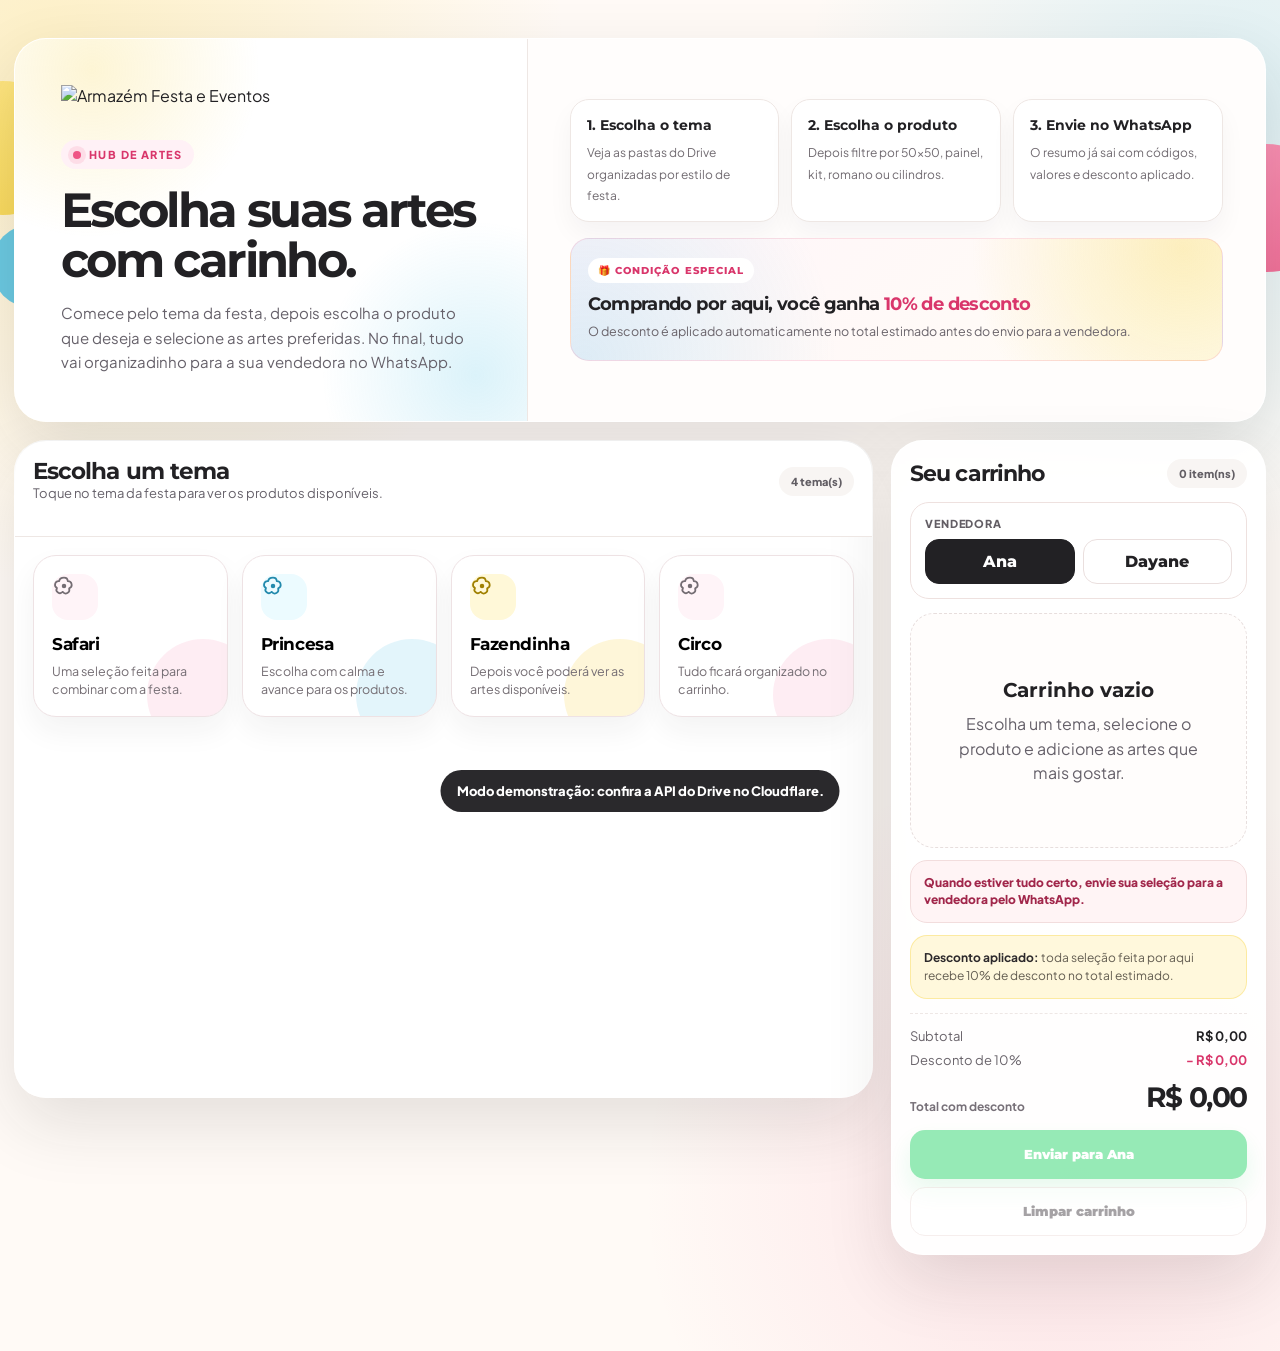
==== index.html @ 19fb59ea "Update index.html" ====
<!doctype html>
<html lang="pt-BR">
<head>
  <meta charset="utf-8">
  <meta name="viewport" content="width=device-width, initial-scale=1, viewport-fit=cover">
  <meta name="theme-color" content="#222124">
  <title>Hub de Artes | Armazém Festa e Eventos</title>
  <link rel="preconnect" href="https://fonts.googleapis.com">
  <link rel="preconnect" href="https://fonts.gstatic.com" crossorigin>
  <link href="https://fonts.googleapis.com/css2?family=Montserrat:wght@500;600;700;800&family=Plus+Jakarta+Sans:wght@400;500;600;700;800&display=swap" rel="stylesheet">
  <style>
    :root{--ink:#222124;--soft:#66616a;--muted:#8b858c;--pink:#ef5585;--pink2:#d9366b;--pinkSoft:#fff1f6;--yellow:#f7d240;--blue:#38bae3;--blueSoft:#ebfaff;--cream:#fffaf6;--white:#fff;--line:#eee7e4;--green:#25d366;--greenSoft:#eafbf3;--shadow:0 26px 68px rgba(34,33,36,.12);--rLg:32px;--rMd:22px;--safe:env(safe-area-inset-bottom)}
    *{box-sizing:border-box}html,body{min-height:100%;scrollbar-width:none}body::-webkit-scrollbar{display:none}body{margin:0;font-family:"Plus Jakarta Sans",Arial,sans-serif;color:var(--ink);background:radial-gradient(circle at 4% 5%,rgba(247,210,64,.27),transparent 29%),radial-gradient(circle at 97% 8%,rgba(56,186,227,.17),transparent 25%),radial-gradient(circle at 84% 88%,rgba(239,85,133,.14),transparent 27%),var(--cream);overflow-x:hidden}button,input{font:inherit}button{cursor:pointer}button:disabled{opacity:.55;cursor:not-allowed}.page{position:relative;z-index:1;min-height:100vh;padding:clamp(18px,3vw,38px) 14px calc(96px + var(--safe))}.app{width:min(100%,1280px);margin:auto;display:grid;gap:18px}.decor{position:fixed;pointer-events:none;z-index:0;filter:blur(.1px);opacity:.88}.decor:before{content:"";display:block;border-radius:999px}.decor.l{top:9vh;left:max(-65px,-5vw);animation:dl 18s ease-in-out infinite alternate}.decor.l:before{width:134px;height:134px;background:linear-gradient(145deg,#ffe680,var(--yellow));box-shadow:30px 118px 0 -25px rgba(56,186,227,.85)}.decor.r{top:16vh;right:max(-64px,-4vw);animation:dr 22s ease-in-out infinite alternate}.decor.r:before{width:128px;height:128px;background:linear-gradient(145deg,#ff8eb2,var(--pink));box-shadow:-38px 126px 0 -31px rgba(247,210,64,.8)}@keyframes dl{to{transform:translate3d(-8px,34px,0) rotate(-2deg)}}@keyframes dr{to{transform:translate3d(10px,32px,0) rotate(2deg)}}
    .hero{display:grid;grid-template-columns:.82fr 1.18fr;overflow:hidden;border-radius:var(--rLg);background:rgba(255,255,255,.93);box-shadow:var(--shadow);border:1px solid rgba(255,255,255,.84);backdrop-filter:blur(14px)}.brand{padding:clamp(26px,4vw,46px);background:radial-gradient(circle at 15% 8%,rgba(247,210,64,.22),transparent 30%),radial-gradient(circle at 90% 88%,rgba(56,186,227,.18),transparent 27%),#fff;border-right:1px solid var(--line)}.logo{width:min(275px,100%);display:block}.eyebrow{display:inline-flex;gap:8px;align-items:center;margin:34px 0 16px;padding:8px 12px;color:var(--pink2);background:var(--pinkSoft);border-radius:999px;font-size:11px;font-weight:800;letter-spacing:.13em;text-transform:uppercase}.eyebrow:before{content:"";width:8px;height:8px;border-radius:50%;background:var(--pink);box-shadow:0 0 0 5px rgba(239,85,133,.13)}h1{font-family:Montserrat,Arial,sans-serif;font-size:clamp(31px,4.2vw,48px);line-height:1.05;letter-spacing:-.055em;margin:0 0 15px;max-width:445px}.subtitle{margin:0;color:var(--soft);font-size:15px;line-height:1.65;max-width:450px}.heroSide{padding:clamp(24px,3.8vw,42px);display:grid;align-content:center;gap:16px;background:#fffdfc}.flow{display:grid;grid-template-columns:repeat(3,1fr);gap:12px}.stepBox{border:1px solid #eee7e4;background:#fff;border-radius:19px;padding:16px;box-shadow:0 12px 26px rgba(34,33,36,.045)}.stepBox b{display:block;font-family:Montserrat;font-size:14px;margin-bottom:6px}.stepBox span{font-size:12px;line-height:1.45;color:#716b71}.discount{overflow:hidden;padding:18px 17px;border-radius:19px;background:radial-gradient(circle at 94% 8%,rgba(247,210,64,.31),transparent 34%),radial-gradient(circle at 2% 100%,rgba(56,186,227,.17),transparent 39%),linear-gradient(135deg,#fff5fa 0%,#fffdf5 100%);border:1px solid rgba(239,85,133,.16)}.discountPill{display:inline-flex;margin:0 0 10px;padding:6px 10px;border-radius:999px;background:#fff;color:var(--pink2);font-family:Montserrat;font-size:10px;font-weight:800;letter-spacing:.11em;text-transform:uppercase}.discount h3{margin:0 0 7px;font-family:Montserrat;font-size:18px;line-height:1.25;letter-spacing:-.035em}.discount strong{color:var(--pink2)}.discount p{margin:0;color:#69636a;font-size:12.5px;line-height:1.55}
    .main{display:grid;grid-template-columns:minmax(0,1fr) 375px;gap:18px;align-items:start}.catalog,.cart{border-radius:var(--rLg);background:rgba(255,255,255,.94);border:1px solid rgba(255,255,255,.85);box-shadow:var(--shadow);overflow:hidden}.catHead{position:sticky;top:0;z-index:6;background:rgba(255,255,255,.96);backdrop-filter:blur(14px);border-bottom:1px solid var(--line);padding:18px}.headTop{display:flex;align-items:center;justify-content:space-between;gap:12px;margin-bottom:14px}.title{font-family:Montserrat;font-size:23px;line-height:1.1;letter-spacing:-.04em;margin:0}.pill{display:inline-flex;align-items:center;gap:6px;border-radius:999px;background:#f8f5f3;color:#625e64;padding:8px 12px;font-size:11px;font-weight:800}.hint{margin:0;color:var(--soft);font-size:13px;line-height:1.5}.search{width:100%;height:50px;border:1px solid #e7dfdd;border-radius:16px;padding:0 16px;font-size:15px;font-weight:700;outline:none;background:#fff;box-shadow:0 9px 16px rgba(34,33,36,.035)}.search:focus{border-color:#d8cfcd;box-shadow:0 0 0 4px rgba(34,33,36,.05)}.crumbs{display:flex;flex-wrap:wrap;gap:8px;margin-top:12px}.crumb{display:inline-flex;align-items:center;gap:7px;border:1px solid #eadfde;background:#fff;border-radius:999px;padding:8px 11px;font-size:11px;font-weight:800;color:#625d64}.crumb button{border:0;background:transparent;color:var(--pink2);font-weight:900;padding:0}.catBody{height:calc(100vh - 370px);min-height:560px;overflow:auto;padding:18px;scroll-behavior:smooth}.catBody::-webkit-scrollbar{width:10px}.catBody::-webkit-scrollbar-track{background:#f6f2ef}.catBody::-webkit-scrollbar-thumb{background:#d2cbca;border-radius:999px;border:2px solid #f6f2ef}
    .themeGrid,.productGrid{display:grid;grid-template-columns:repeat(auto-fill,minmax(185px,1fr));gap:14px}.themeCard,.productCard{position:relative;overflow:hidden;text-align:left;border:1px solid #eee2e4;background:#fff;border-radius:23px;min-height:154px;padding:18px;box-shadow:0 14px 30px rgba(34,33,36,.055);transition:transform .18s ease,box-shadow .18s ease,border-color .18s ease}.themeCard:hover,.productCard:hover{transform:translateY(-2px);box-shadow:0 20px 40px rgba(34,33,36,.09);border-color:rgba(239,85,133,.25)}.themeCard:before,.productCard:before{content:"";position:absolute;inset:auto -32px -35px auto;width:112px;height:112px;border-radius:999px;background:rgba(239,85,133,.10)}.themeCard:nth-child(3n+2):before{background:rgba(56,186,227,.14)}.themeCard:nth-child(3n+3):before{background:rgba(247,210,64,.20)}.roundIcon{width:46px;height:46px;display:grid;place-items:center;flex:0 0 46px;border-radius:16px;background:#fff4f8;color:var(--pink2);margin-bottom:14px;line-height:0}.themeCard:nth-child(3n+2) .roundIcon{background:#ecfbff;color:#238aad}.themeCard:nth-child(3n+3) .roundIcon{background:#fff8d8;color:#a08000}.themeCard b,.productCard b{position:relative;z-index:1;display:block;font-family:Montserrat;font-size:17px;line-height:1.2;letter-spacing:-.025em;margin-bottom:8px}.themeCard span,.productCard span{position:relative;z-index:1;display:block;color:#746d73;font-size:12.5px;line-height:1.45}.productCard{min-height:145px}.productCard .roundIcon{background:#f7f5f3;color:#2d2b2f}.sectionLabel{display:flex;align-items:center;justify-content:space-between;gap:10px;margin:0 0 14px}.sectionLabel h3{margin:0;font-family:Montserrat;font-size:18px;letter-spacing:-.03em}.sectionLabel p{margin:0;color:var(--muted);font-size:12px}.grid{display:grid;grid-template-columns:repeat(auto-fill,minmax(185px,1fr));gap:14px}.card{overflow:hidden;border:1px solid #eee2e4;border-radius:23px;background:#fff;box-shadow:0 14px 30px rgba(34,33,36,.055);transition:transform .18s,box-shadow .18s,border-color .18s}.card:hover{transform:translateY(-2px);box-shadow:0 20px 40px rgba(34,33,36,.09)}.card.sel{border-color:rgba(37,211,102,.62);box-shadow:0 16px 34px rgba(37,211,102,.12)}.thumbWrap{position:relative;aspect-ratio:1/1;overflow:hidden;background:linear-gradient(135deg,#fff2f7,#eefdff)}.thumb{width:100%;height:100%;object-fit:cover;display:block;transition:transform .25s ease}.thumbWrap:hover .thumb{transform:scale(1.035)}.code{position:absolute;top:10px;left:10px;border-radius:999px;background:rgba(255,255,255,.92);backdrop-filter:blur(8px);padding:7px 10px;font-size:12px;font-weight:900;box-shadow:0 9px 18px rgba(34,33,36,.08)}.info{padding:12px;display:grid;gap:10px}.codeTitle{font-family:Montserrat;font-size:16px;font-weight:800;letter-spacing:-.025em;margin:0}.miniRow{display:flex;flex-wrap:wrap;gap:6px}.mini{display:inline-flex;align-items:center;border-radius:999px;background:#f8f5f3;color:#69636a;padding:6px 8px;font-size:10px;font-weight:800}.selBtn{width:100%;min-height:43px;border:0;border-radius:14px;background:var(--ink);color:#fff;font-family:Montserrat;font-size:12px;font-weight:800;box-shadow:0 10px 20px rgba(34,33,36,.14);display:flex;align-items:center;justify-content:center;text-align:center}.card.sel .selBtn{background:#168a69}.empty{grid-column:1/-1;min-height:235px;display:grid;place-items:center;text-align:center;padding:32px;border:1px dashed #e7dedd;border-radius:24px;background:#fffdfc;color:var(--soft);line-height:1.55}.empty b{display:block;color:var(--ink);font-family:Montserrat;font-size:20px;margin-bottom:6px}.empty .soft{max-width:430px}
    .cart{position:sticky;top:18px;max-height:calc(100vh - 36px);overflow:auto}.cart::-webkit-scrollbar{display:none}.cartInner{padding:18px}.cartTitle{display:flex;align-items:center;justify-content:space-between;gap:10px;margin-bottom:14px}.cartTitle h2{font-family:Montserrat;margin:0;font-size:22px;letter-spacing:-.04em}.seller{padding:14px;border:1px solid #eee1df;border-radius:19px;margin-bottom:14px}.seller label{display:block;margin-bottom:9px;color:#625d64;font-size:11px;font-weight:900;text-transform:uppercase;letter-spacing:.08em}.sellerOpts{display:grid;grid-template-columns:1fr 1fr;gap:8px}.sellerBtn{height:45px;border:1px solid #eadfde;border-radius:14px;background:#fff;font-family:Montserrat;font-weight:800;color:var(--ink)}.sellerBtn.active{background:var(--ink);color:#fff;border-color:var(--ink)}.cartList{display:grid;gap:10px}.group{border:1px solid #eee4e2;border-radius:18px;background:#fff;padding:13px}.groupHead{display:flex;align-items:flex-start;justify-content:space-between;gap:10px;margin-bottom:8px}.groupHead b{font-family:Montserrat;font-size:13px;line-height:1.25}.subtotal{white-space:nowrap;font-size:12px;font-weight:900;color:var(--pink2)}.codes{font-size:12px;line-height:1.6;color:#625e64}.tokens{display:flex;flex-wrap:wrap;gap:6px;margin-top:10px}.token{border:0;border-radius:999px;background:#f8f5f3;color:#5f5960;padding:7px 9px;font-size:11px;font-weight:900}.rule{margin-top:12px;padding:13px;border-radius:17px;border:1px solid #f2dddd;background:#fff4f5;color:#a1274b;font-size:12px;font-weight:800;line-height:1.45}.rule.ok{background:var(--greenSoft);border-color:#c8f0df;color:#0d7356}.totalBox{border-top:1px dashed #eee7e5;margin-top:14px;padding-top:14px;display:grid;gap:8px}.lineTotal{display:flex;justify-content:space-between;align-items:center;font-size:13px;color:#69636a}.lineTotal strong{color:var(--ink)}.lineTotal.discountLine strong{color:var(--pink2)}.grand{display:flex;justify-content:space-between;align-items:flex-end;gap:12px;margin-top:4px}.grand span{font-size:12px;color:#777078;font-weight:700}.grand strong{font-family:Montserrat;font-size:28px;letter-spacing:-.05em}.actions{display:grid;gap:8px;margin-top:8px}.wa,.clear{min-height:49px;border-radius:15px;display:flex;align-items:center;justify-content:center;text-decoration:none;font-family:Montserrat;font-size:13px;font-weight:900}.wa{border:0;background:var(--green);color:#fff;box-shadow:0 12px 24px rgba(37,211,102,.22)}.wa.disabled{pointer-events:none;opacity:.48}.clear{border:1px solid #eee1df;background:#fff;color:#5b565c}.support{margin-top:12px;padding:13px;border-radius:17px;background:#fff8dc;border:1px solid rgba(247,210,64,.38);font-size:12px;line-height:1.5;color:#635d51}.support b{color:#2c292b}
    .bar{position:fixed;z-index:20;left:10px;right:10px;bottom:calc(10px + var(--safe));display:none;align-items:center;justify-content:space-between;gap:10px;padding:10px 12px;border-radius:20px;background:rgba(34,33,36,.95);color:#fff;box-shadow:0 18px 44px rgba(34,33,36,.28);backdrop-filter:blur(12px)}.bar b{font-family:Montserrat}.bar span{display:block;color:rgba(255,255,255,.74);font-size:11px}.bar button{border:0;border-radius:14px;background:#fff;color:var(--ink);font-family:Montserrat;font-size:12px;font-weight:900;padding:12px 14px}.drawerBg,.modalBg{position:fixed;inset:0;background:rgba(34,33,36,.42);z-index:31;opacity:0;pointer-events:none;transition:.18s}.drawerBg.show,.modalBg.show{opacity:1;pointer-events:auto}.drawer{position:fixed;z-index:32;left:0;right:0;bottom:0;display:none;max-height:88svh;border-radius:26px 26px 0 0;background:#fff;box-shadow:0 -24px 55px rgba(34,33,36,.18);transform:translateY(103%);transition:.22s ease;overflow:auto}.drawer.show{transform:translateY(0)}.drawer .cartInner{padding-bottom:calc(18px + var(--safe))}.modal{position:fixed;z-index:34;inset:clamp(12px,4vw,42px);display:grid;place-items:center;pointer-events:none}.preview{width:min(100%,900px);display:grid;grid-template-columns:minmax(0,1.05fr) .95fr;background:#fff;border-radius:30px;overflow:hidden;box-shadow:0 30px 90px rgba(34,33,36,.28);transform:translateY(12px) scale(.98);opacity:0;transition:.2s}.modal.show{pointer-events:auto}.modal.show .preview{opacity:1;transform:none}.previewImg{width:100%;height:100%;min-height:520px;object-fit:cover;background:#fff4f7}.prevInfo{padding:24px;display:grid;align-content:center;gap:13px}.prevInfo h3{margin:0;font-family:Montserrat;font-size:30px;letter-spacing:-.055em}.prevInfo p{margin:0;color:#66616a;line-height:1.55}.prevActions{display:grid;grid-template-columns:1fr auto;gap:9px;margin-top:8px}.prevActions button{min-height:49px;border-radius:15px;font-family:Montserrat;font-weight:900}.prevSelect{border:0;background:var(--ink);color:#fff}.prevClose{border:1px solid #eee1df;background:#fff;color:#4d484f}.toast{position:fixed;z-index:50;left:50%;bottom:calc(88px + var(--safe));transform:translateX(-50%) translateY(20px);background:rgba(34,33,36,.96);color:#fff;padding:13px 16px;border-radius:999px;font-size:13px;font-weight:800;opacity:0;pointer-events:none;transition:.18s;max-width:min(92vw,640px);text-align:center}.toast.show{opacity:1;transform:translateX(-50%) translateY(0)}.iconSvg{width:24px;height:24px;display:block;margin:0;overflow:visible;flex:0 0 auto}.roundIcon .iconSvg{width:24px;height:24px;display:block;margin:0;overflow:visible}.chipIcon{width:18px;height:18px;display:inline-flex;align-items:center;justify-content:center;vertical-align:-4px;margin-right:7px}
    @media(max-width:980px){.hero{grid-template-columns:1fr}.brand{border-right:0;border-bottom:1px solid var(--line);text-align:center}.logo{margin:auto}.eyebrow{margin-top:24px}h1,.subtitle{max-width:100%}.flow{grid-template-columns:1fr}.main{grid-template-columns:1fr}.cart{display:none}.bar{display:flex}.drawer{display:block}.catBody{height:calc(100svh - 300px);min-height:430px}.themeGrid,.productGrid{grid-template-columns:repeat(auto-fill,minmax(155px,1fr))}}@media(max-width:560px){.page{padding:9px 9px calc(92px + var(--safe))}.brand{padding:23px 17px 22px}.logo{width:min(218px,64vw)}h1{font-size:clamp(28px,8vw,34px)}.subtitle{font-size:13.5px}.heroSide{padding:18px 15px}.flow{display:none}.catHead{padding:14px}.title{font-size:19px}.catBody{padding:12px;height:calc(100svh - 270px);min-height:390px}.themeGrid,.productGrid{grid-template-columns:1fr 1fr;gap:10px}.themeCard,.productCard{min-height:132px;border-radius:20px;padding:14px}.themeCard b,.productCard b{font-size:14px}.themeCard span,.productCard span{font-size:11px}.grid{grid-template-columns:repeat(2,minmax(0,1fr));gap:10px}.card{border-radius:18px}.info{padding:10px}.codeTitle{font-size:14px}.selBtn{min-height:39px;font-size:11px}.search{height:48px}.preview{grid-template-columns:1fr;border-radius:24px}.previewImg{min-height:320px}.modal{inset:9px}.prevInfo{padding:17px}.prevInfo h3{font-size:24px}.prevActions{grid-template-columns:1fr}.grand strong{font-size:25px}}
    @media(prefers-reduced-motion:reduce){*,*:before,*:after{animation:none!important;transition:none!important;scroll-behavior:auto!important}}
  </style>
</head>
<body>
  <span class="decor l" aria-hidden="true"></span><span class="decor r" aria-hidden="true"></span>
  <main class="page"><div class="app">
    <section class="hero">
      <aside class="brand">
        <img class="logo" src="https://acompanhe-armazem.pages.dev/assets/logo.svg" alt="Armazém Festa e Eventos">
        <p class="eyebrow">Hub de Artes</p>
        <h1>Escolha suas artes com carinho.</h1>
        <p class="subtitle">Comece pelo tema da festa, depois escolha o produto que deseja e selecione as artes preferidas. No final, tudo vai organizadinho para a sua vendedora no WhatsApp.</p>
      </aside>
      <section class="heroSide">
        <div class="flow" aria-hidden="true">
          <div class="stepBox"><b>1. Escolha o tema</b><span>Veja as pastas do Drive organizadas por estilo de festa.</span></div>
          <div class="stepBox"><b>2. Escolha o produto</b><span>Depois filtre por 50x50, painel, kit, romano ou cilindros.</span></div>
          <div class="stepBox"><b>3. Envie no WhatsApp</b><span>O resumo já sai com códigos, valores e desconto aplicado.</span></div>
        </div>
        <aside class="discount"><span class="discountPill">🎁 Condição especial</span><h3>Comprando por aqui, você ganha <strong>10% de desconto</strong></h3><p>O desconto é aplicado automaticamente no total estimado antes do envio para a vendedora.</p></aside>
      </section>
    </section>

    <section class="main">
      <section class="catalog" aria-label="Seleção de artes">
        <header class="catHead">
          <div class="headTop"><div><h2 id="viewTitle" class="title">Escolha um tema</h2><p id="viewHint" class="hint">Toque em um tema para começar a montar sua seleção.</p></div><span id="count" class="pill">0 item(ns)</span></div>
          <input id="search" class="search" type="search" placeholder="Buscar por código ou tema..." autocomplete="off" hidden>
          <div id="crumbs" class="crumbs" aria-label="Etapas selecionadas"></div>
        </header>
        <div id="catBody" class="catBody"><div id="content" class="themeGrid"></div></div>
      </section>

      <aside class="cart" aria-label="Carrinho"><div id="cartDesk" class="cartInner"></div></aside>
    </section>
  </div></main>

  <div class="bar"><div><b id="barTotal">R$ 0,00</b><span id="barItems">0 item(ns)</span></div><button id="openCart">Ver carrinho</button></div>
  <div id="drawBg" class="drawerBg"></div><aside id="drawer" class="drawer"><div id="cartMob" class="cartInner"></div></aside>
  <div id="modalBg" class="modalBg"></div><div id="modal" class="modal"><article class="preview"><img id="prevImg" class="previewImg" alt="Prévia da arte"><section class="prevInfo"><span id="prevCode" class="pill"></span><h3 id="prevTitle">Código da arte</h3><p id="prevText">Confira a arte em tamanho maior antes de adicionar ao carrinho.</p><div id="prevMeta" class="miniRow"></div><div class="prevActions"><button id="prevSelect" class="prevSelect">Selecionar arte</button><button id="prevClose" class="prevClose">Fechar</button></div></section></article></div>
  <div id="toast" class="toast"></div>

<script>
const ROOT_FOLDER_ID="11cU5yMWafopC0JfMHotRxThpkgbQl-RW";
const SELLERS={ana:{label:"Ana",phone:"5581996763982"},dayane:{label:"Dayane",phone:"5581983383002"}};
const PRICES={"50x50":9.90,"painel-150":59.90,"kit-romano":210,"cilindros":99,"romano":78,"kit-painel-cilindros":158.90,"produto":0};
const DISCOUNT=0.10;
let view="themes", themes=[], products=[], items=[], selectedTheme=null, selectedProduct=null, cart=[], seller="ana", prev=null, demo=false;
const $=id=>document.getElementById(id);
const esc=s=>String(s??"").replace(/[&<>'"]/g,m=>({"&":"&amp;","<":"&lt;",">":"&gt;","'":"&#39;",'"':"&quot;"}[m]));
const norm=s=>String(s||"").normalize("NFD").replace(/[\u0300-\u036f]/g,"").toLowerCase().trim();
const money=n=>(Number(n)||0).toLocaleString("pt-BR",{style:"currency",currency:"BRL"});
function svg(name){const common='class="iconSvg" viewBox="0 0 24 24" fill="none" aria-hidden="true" focusable="false"';const icons={
theme:`<svg ${common}><path d="M12 3.7c2.15 0 3.7 1.47 3.7 3.42 1.95-.08 3.55 1.18 3.92 3.03.39 1.92-.72 3.58-2.48 4.25.58 1.8-.08 3.7-1.72 4.58-1.72.92-3.7.32-4.72-1.18-1.15 1.38-3.18 1.78-4.68.78-1.6-1.07-2.02-3.08-1.02-4.65-1.58-.82-2.35-2.62-1.78-4.34.58-1.75 2.22-2.75 4.02-2.47.23-1.98 1.92-3.42 4.76-3.42Z" stroke="currentColor" stroke-width="1.75" stroke-linejoin="round"/><circle cx="12" cy="12" r="2.25" fill="currentColor"/></svg>`,
grid:`<svg ${common}><rect x="4.7" y="4.7" width="5.8" height="5.8" rx="1.45" stroke="currentColor" stroke-width="1.75"/><rect x="13.5" y="4.7" width="5.8" height="5.8" rx="1.45" stroke="currentColor" stroke-width="1.75"/><rect x="4.7" y="13.5" width="5.8" height="5.8" rx="1.45" stroke="currentColor" stroke-width="1.75"/><rect x="13.5" y="13.5" width="5.8" height="5.8" rx="1.45" stroke="currentColor" stroke-width="1.75"/></svg>`,
panel50:`<svg ${common}><circle cx="12" cy="12" r="5.15" stroke="currentColor" stroke-width="2"/><circle cx="12" cy="12" r="2.05" fill="currentColor" opacity=".92"/></svg>`,
panel150:`<svg ${common}><circle cx="12" cy="12" r="8.05" stroke="currentColor" stroke-width="1.85"/><circle cx="12" cy="12" r="4.55" stroke="currentColor" stroke-width="1.85"/><circle cx="12" cy="12" r="1.15" fill="currentColor"/></svg>`,
cylinders:`<svg ${common}><ellipse cx="7.25" cy="7.2" rx="3.05" ry="1.55" stroke="currentColor" stroke-width="1.75"/><path d="M4.2 7.2v8.15c0 .86 1.36 1.55 3.05 1.55s3.05-.69 3.05-1.55V7.2" stroke="currentColor" stroke-width="1.75"/><ellipse cx="16.75" cy="7.2" rx="3.05" ry="1.55" stroke="currentColor" stroke-width="1.75"/><path d="M13.7 7.2v8.15c0 .86 1.36 1.55 3.05 1.55s3.05-.69 3.05-1.55V7.2" stroke="currentColor" stroke-width="1.75"/><ellipse cx="12" cy="10.45" rx="3.25" ry="1.65" stroke="currentColor" stroke-width="1.75"/><path d="M8.75 10.45v7.85c0 .92 1.45 1.65 3.25 1.65s3.25-.73 3.25-1.65v-7.85" stroke="currentColor" stroke-width="1.75"/></svg>`,
arch:`<svg ${common}><path d="M6.2 19.25V10.7a5.8 5.8 0 0 1 11.6 0v8.55" stroke="currentColor" stroke-width="1.9" stroke-linecap="round"/><path d="M9.25 19.25V11a2.75 2.75 0 0 1 5.5 0v8.25" stroke="currentColor" stroke-width="1.75" stroke-linecap="round" opacity=".78"/></svg>`,
kit:`<svg ${common}><circle cx="12" cy="5.7" r="3.4" stroke="currentColor" stroke-width="1.75"/><circle cx="12" cy="5.7" r="1.35" fill="currentColor"/><ellipse cx="7.3" cy="12.25" rx="2.55" ry="1.25" stroke="currentColor" stroke-width="1.65"/><path d="M4.75 12.25v5.95c0 .7 1.14 1.25 2.55 1.25s2.55-.55 2.55-1.25v-5.95" stroke="currentColor" stroke-width="1.65"/><ellipse cx="16.7" cy="12.25" rx="2.55" ry="1.25" stroke="currentColor" stroke-width="1.65"/><path d="M14.15 12.25v5.95c0 .7 1.14 1.25 2.55 1.25s2.55-.55 2.55-1.25v-5.95" stroke="currentColor" stroke-width="1.65"/><ellipse cx="12" cy="14.2" rx="2.75" ry="1.35" stroke="currentColor" stroke-width="1.65"/><path d="M9.25 14.2v5.5c0 .75 1.23 1.35 2.75 1.35s2.75-.6 2.75-1.35v-5.5" stroke="currentColor" stroke-width="1.65"/></svg>`,
kitRomano:`<svg ${common}><path d="M5.8 19.4v-6.25a4.45 4.45 0 0 1 8.9 0v6.25" stroke="currentColor" stroke-width="1.75" stroke-linecap="round"/><circle cx="16.55" cy="6.35" r="3.05" stroke="currentColor" stroke-width="1.7"/><circle cx="16.55" cy="6.35" r="1.18" fill="currentColor"/><ellipse cx="16.45" cy="14.1" rx="2.55" ry="1.22" stroke="currentColor" stroke-width="1.6"/><path d="M13.9 14.1v4.85c0 .68 1.14 1.22 2.55 1.22s2.55-.54 2.55-1.22V14.1" stroke="currentColor" stroke-width="1.6"/></svg>`
};return icons[name]||icons.grid}
function productIcon(key){return {"50x50":"panel50","painel-150":"panel150","cilindros":"cylinders","romano":"arch","kit-romano":"kitRomano","kit-painel-cilindros":"kit"}[key]||"grid"}
function productLabel(key,fallback="Produto"){return {"50x50":"50x50","painel-150":"Painel 150x150","cilindros":"Cilindros","romano":"Romano","kit-romano":"Kit + Romano","kit-painel-cilindros":"Kit Painel + Cilindros","produto":fallback||"Produto"}[key]||fallback||"Produto"}
async function api(params){const qs=new URLSearchParams(params);const r=await fetch(`/api/drive?${qs}`,{cache:"no-store",headers:{Accept:"application/json"}});const d=await r.json().catch(()=>({ok:false,error:"RESPOSTA_INVALIDA"}));if(!r.ok||!d.ok)throw new Error(d.detail||d.error||"Falha ao ler o Drive");return d}
function toast(msg){const el=$("toast");el.textContent=msg;el.classList.add("show");clearTimeout(toast.t);toast.t=setTimeout(()=>el.classList.remove("show"),2600)}
function loading(msg){$("content").className="";$("content").innerHTML=`<div class="empty"><div><b>${esc(msg)}</b><span class="soft">Aguarde um instante. Estamos organizando as opções para você.</span></div></div>`;$("count").textContent="..."}
function setHeader(title,hint,count=""){ $("viewTitle").textContent=title; $("viewHint").textContent=hint; $("count").textContent=count; $("search").hidden=view!=="items"; renderCrumbs(); }
function renderCrumbs(){const c=[]; if(selectedTheme)c.push(`<span class="crumb">Tema: ${esc(selectedTheme.name)} <button data-back="themes">trocar</button></span>`); if(selectedProduct)c.push(`<span class="crumb">Produto: ${svg(productIcon(selectedProduct.product))}${esc(selectedProduct.productName)} <button data-back="products">trocar</button></span>`); $("crumbs").innerHTML=c.join(""); document.querySelectorAll("[data-back]").forEach(b=>b.onclick=()=>{ if(b.dataset.back==="themes"){selectedTheme=null;selectedProduct=null;items=[];showThemes()} else {selectedProduct=null;items=[];showProducts()} });}
function showThemes(){view="themes";setHeader("Escolha um tema","Toque no tema da festa para ver os produtos disponíveis.",`${themes.length} tema(s)`);$("content").className="themeGrid";$("content").innerHTML=themes.length?themes.map((t,i)=>`<button class="themeCard" data-theme="${esc(t.id)}"><span class="roundIcon">${svg("theme")}</span><b>${esc(t.name)}</b><span>${gentleThemeLine(i)}</span></button>`).join(""):`<div class="empty"><div><b>Nenhum tema encontrado</b><span class="soft">Confira se a pasta do Drive está pública e se existem subpastas de temas.</span></div></div>`;document.querySelectorAll("[data-theme]").forEach(b=>b.onclick=()=>selectTheme(b.dataset.theme));}
function gentleThemeLine(i){const lines=["Uma seleção feita para combinar com a festa.","Escolha com calma e avance para os produtos.","Depois você poderá ver as artes disponíveis.","Tudo ficará organizado no carrinho."];return lines[i%lines.length]}
async function selectTheme(id){const t=themes.find(x=>x.id===id);if(!t)return;selectedTheme=t;selectedProduct=null;products=[];items=[];view="products";loading(`Abrindo o tema ${t.name}...`);if(demo){products=[{id:"demo-50",name:"50x50",rawName:"50x50",product:"50x50",productName:"50x50"},{id:"demo-150",name:"Painel 150x150",rawName:"Painel 150x150",product:"painel-150",productName:"Painel 150x150"},{id:"demo-kit",name:"Kit + Romano",rawName:"Kit + Romano",product:"kit-romano",productName:"Kit + Romano"},{id:"demo-cil",name:"Cilindros",rawName:"Cilindros",product:"cilindros",productName:"Cilindros"}];showProducts();return;}try{const d=await api({mode:"products",folderId:t.id,theme:t.name});products=(d.folders||[]); if(!products.length && (d.items||[]).length){products=[{id:t.id,name:"Artes",rawName:"Artes",product:"produto",productName:"Artes"}]} showProducts();}catch(e){toast("Não consegui abrir este tema: "+e.message);showThemes();}}
function showProducts(){view="products";setHeader("Agora escolha o produto","Cada produto usa as pastas do Drive como referência. Assim as artes aparecem no lugar certo.",`${products.length} produto(s)`);$("content").className="productGrid";$("content").innerHTML=products.length?products.map(p=>`<button class="productCard" data-product="${esc(p.id)}"><span class="roundIcon">${svg(productIcon(p.product))}</span><b>${esc(p.productName||p.name)}</b><span>Ver artes disponíveis para este produto.</span></button>`).join(""):`<div class="empty"><div><b>Nenhum produto neste tema</b><span class="soft">A pasta do tema foi encontrada, mas não vi subpastas de produto dentro dela.</span></div></div>`;document.querySelectorAll("[data-product]").forEach(b=>b.onclick=()=>selectProduct(b.dataset.product));}
async function selectProduct(id){const p=products.find(x=>x.id===id);if(!p)return;selectedProduct=p;items=[];view="items";loading(`Carregando ${p.productName || p.name}...`);if(demo){items=sanitizeItems([{id:p.id+"-220",code:"220",image:""},{id:p.id+"-195",code:"195",image:""},{id:p.id+"-188",code:"188",image:""},{id:p.id+"-177",code:"177",image:""}],p).map((it,k)=>({...it,image:["linear-gradient",""][0]||`https://placehold.co/900x900/fff1f6/222124?text=%23${it.code}`}));showItems();return;}try{const d=await api({mode:"items",folderId:p.id,theme:selectedTheme.name,product:p.rawName||p.name});items=sanitizeItems(d.items||[],p);showItems();}catch(e){toast("Não consegui carregar as artes: "+e.message);showProducts();}}
function sanitizeItems(arr,productFolder){return arr.map((r,idx)=>{const code=cleanCode(r.code||r.name||r.id||idx);return {id:String(r.id||`${code}-${idx}`),code,sortId:Number(code)||0,theme:selectedTheme?.name||r.theme||"Sem tema",product:productFolder.product||r.product||"produto",productName:productFolder.productName||r.productName||productFolder.name||"Produto",image:r.image||r.thumbnail||`https://drive.google.com/thumbnail?id=${r.id}&sz=w1200`}}).filter(i=>i.code&&i.image).sort((a,b)=>(b.sortId||0)-(a.sortId||0))}
function cleanCode(v){const b=String(v||"").replace(/\.[^.]+$/,"");const m=b.match(/(?:arte|art)[^\d]*(\d+)/i);if(m)return m[1];const n=b.match(/\d+/g);return n?n[n.length-1]:b.replace(/[^\w-]/g,"").toUpperCase()}
function showItems(){view="items";const filtered=filteredItems();setHeader("Selecione suas artes","Toque na imagem para ampliar ou use o botão para adicionar ao carrinho.",`${filtered.length} arte(s)`);renderItems(filtered)}
function filteredItems(){const q=norm($("search").value);return items.filter(i=>!q||norm([i.code,i.theme,i.productName].join(" ")).includes(q)).sort((a,b)=>(b.sortId||0)-(a.sortId||0))}
function renderItems(list){$("content").className="grid";$("count").textContent=`${list.length} arte(s)`;$("content").innerHTML=list.length?list.map(i=>{const selected=cart.some(c=>c.id===i.id);return `<article class="card ${selected?"sel":""}"><div class="thumbWrap" data-preview="${esc(i.id)}"><img class="thumb" loading="lazy" src="${esc(i.image)}" alt="Arte código ${esc(i.code)}"><span class="code">#${esc(i.code)}</span></div><div class="info"><p class="codeTitle">Código #${esc(i.code)}</p><div class="miniRow"><span class="mini">${esc(i.theme)}</span><span class="mini">${esc(i.productName)}</span></div><button class="selBtn" data-select="${esc(i.id)}">${selected?"Remover do carrinho":"Selecionar arte"}</button></div></article>`}).join(""):`<div class="empty"><div><b>Nenhuma arte encontrada</b><span class="soft">Tente outro código ou volte para escolher outro produto.</span></div></div>`;document.querySelectorAll("[data-select]").forEach(b=>b.onclick=()=>toggleItem(b.dataset.select));document.querySelectorAll("[data-preview]").forEach(b=>b.onclick=()=>openPreview(b.dataset.preview));}
function toggleItem(id){const item=items.find(x=>x.id===id)||cart.find(x=>x.id===id);if(!item)return;const ix=cart.findIndex(x=>x.id===id);if(ix>=0){cart.splice(ix,1);toast("Arte removida do carrinho.")}else{cart.push(item);toast("Arte adicionada ao carrinho.")}if(view==="items")renderItems(filteredItems());renderCart()}
function groups(){const m=new Map();cart.forEach(i=>{const key=i.productName||productLabel(i.product);if(!m.has(key))m.set(key,{label:key,product:i.product,items:[]});m.get(key).items.push(i)});return [...m.values()].map(g=>({...g,items:g.items.sort((a,b)=>(b.sortId||0)-(a.sortId||0)),subtotal:subtotal(g.product,g.items.length)}))}
function subtotal(product,qty){if(!qty)return 0;if(product==="50x50")return qty>=6?58.90+Math.max(0,qty-6)*9.90:qty*9.90;return (PRICES[product]||0)*qty}
function rawTotal(){return groups().reduce((s,g)=>s+g.subtotal,0)}
function discountValue(){return rawTotal()*DISCOUNT}
function finalTotal(){return Math.max(0,rawTotal()-discountValue())}
function cartRule(){const q50=cart.filter(i=>i.product==="50x50").length;if(q50===0)return{ok:cart.length>0,msg:"Quando estiver tudo certo, envie sua seleção para a vendedora pelo WhatsApp."};if(q50<6)return{ok:false,msg:`Para fechar 50x50, selecione pelo menos 6 artes. Faltam ${6-q50}.`};if(q50%2!==0)return{ok:false,msg:"Depois do mínimo de 6 artes 50x50, a quantidade precisa fechar em par: 8, 10, 12..."};return{ok:true,msg:"Sua seleção está pronta para ser enviada pelo WhatsApp."}}
function cartHtml(){const gs=groups(),rule=cartRule(),can=cart.length&&rule.ok;return `<div class="cartTitle"><h2>Seu carrinho</h2><span class="pill">${cart.length} item(ns)</span></div><div class="seller"><label>Vendedora</label><div class="sellerOpts"><button class="sellerBtn ${seller==="ana"?"active":""}" data-seller="ana">Ana</button><button class="sellerBtn ${seller==="dayane"?"active":""}" data-seller="dayane">Dayane</button></div></div><div class="cartList">${gs.length?gs.map(g=>`<section class="group"><div class="groupHead"><b>${esc(g.label)} · ${g.items.length} item(ns)</b><span class="subtotal">${money(g.subtotal)}</span></div><div class="codes"><strong>Tema(s):</strong> ${esc([...new Set(g.items.map(i=>i.theme))].join(", "))}<br><strong>Códigos:</strong> ${esc(g.items.map(i=>i.code).join(", "))}</div><div class="tokens">${g.items.map(i=>`<button class="token" data-rem="${esc(i.id)}">#${esc(i.code)} ×</button>`).join("")}</div></section>`).join(""):`<div class="empty"><div><b>Carrinho vazio</b><span class="soft">Escolha um tema, selecione o produto e adicione as artes que mais gostar.</span></div></div>`}</div><div class="rule ${rule.ok?"ok":""}">${esc(rule.msg)}</div><div class="support"><b>Desconto aplicado:</b> toda seleção feita por aqui recebe 10% de desconto no total estimado.</div><div class="totalBox"><div class="lineTotal"><span>Subtotal</span><strong>${money(rawTotal())}</strong></div><div class="lineTotal discountLine"><span>Desconto de 10%</span><strong>- ${money(discountValue())}</strong></div><div class="grand"><span>Total com desconto</span><strong>${money(finalTotal())}</strong></div><div class="actions"><a class="wa ${can?"":"disabled"}" href="${can?esc(waUrl()):"#"}" target="_blank" rel="noopener">Enviar para ${esc(SELLERS[seller].label)}</a><button class="clear" data-clear ${cart.length?"":"disabled"}>Limpar carrinho</button></div></div>`}
function renderCart(){$("cartDesk").innerHTML=cartHtml();$("cartMob").innerHTML=cartHtml();[$("cartDesk"),$("cartMob")].forEach(p=>{p.querySelectorAll("[data-seller]").forEach(b=>b.onclick=()=>{seller=b.dataset.seller;renderCart()});p.querySelectorAll("[data-rem]").forEach(b=>b.onclick=()=>{cart=cart.filter(i=>i.id!==b.dataset.rem);if(view==="items")renderItems(filteredItems());renderCart()});const cl=p.querySelector("[data-clear]");if(cl)cl.onclick=()=>{cart=[];if(view==="items")renderItems(filteredItems());renderCart();toast("Carrinho limpo.")}});$("barItems").textContent=`${cart.length} item(ns)`;$("barTotal").textContent=money(finalTotal())}
function waMsg(){const lines=[`Oi, ${SELLERS[seller].label}! Tudo bem? Vim pelo Hub de Artes da Armazém e montei minha seleção por aqui.`,"","Gostaria dessas artes:",""];groups().forEach(g=>{lines.push(g.label,`Tema(s): ${[...new Set(g.items.map(i=>i.theme))].join(", ")}`,`Códigos: ${g.items.map(i=>i.code).join(", ")}`,`Quantidade: ${g.items.length}`,`Subtotal: ${money(g.subtotal)}`,"")});lines.push(`Subtotal: ${money(rawTotal())}`,`Desconto de 10%: - ${money(discountValue())}`,`Total estimado com desconto: ${money(finalTotal())}`,"","Pode confirmar disponibilidade e finalizar comigo, por favor?");return lines.join("\n")}
function waUrl(){return`https://wa.me/${SELLERS[seller].phone}?text=${encodeURIComponent(waMsg())}`}
function openPreview(id){const i=items.find(x=>x.id===id)||cart.find(x=>x.id===id);if(!i)return;prev=i;$("prevImg").src=i.image;$("prevCode").textContent="#"+i.code;$("prevTitle").textContent="Código #"+i.code;$("prevText").textContent="Veja a arte em tamanho maior e adicione ao carrinho quando quiser.";$("prevMeta").innerHTML=`<span class="mini">${esc(i.theme)}</span><span class="mini">${esc(i.productName)}</span>`;$("prevSelect").textContent=cart.some(c=>c.id===i.id)?"Remover do carrinho":"Selecionar arte";$("modalBg").classList.add("show");$("modal").classList.add("show")}
function closePreview(){$("modalBg").classList.remove("show");$("modal").classList.remove("show");prev=null}
function demoData(){demo=true;themes=[{id:"demo-safari",name:"Safari"},{id:"demo-princesa",name:"Princesa"},{id:"demo-fazendinha",name:"Fazendinha"},{id:"demo-circo",name:"Circo"}];showThemes();toast("Modo demonstração: confira a API do Drive no Cloudflare.")}
async function loadThemes(){loading("Carregando temas do Drive...");try{const d=await api({mode:"themes",folderId:ROOT_FOLDER_ID});themes=(d.folders||[]).filter(f=>!f.isProduct);if(!themes.length)themes=(d.folders||[]);showThemes()}catch(e){demoData()}}
$("search").addEventListener("input",()=>{if(view==="items")renderItems(filteredItems())});$("openCart").onclick=()=>{$("drawBg").classList.add("show");$("drawer").classList.add("show")};$("drawBg").onclick=()=>{$("drawBg").classList.remove("show");$("drawer").classList.remove("show")};$("modalBg").onclick=closePreview;$("prevClose").onclick=closePreview;$("prevSelect").onclick=()=>{if(prev)toggleItem(prev.id);closePreview()};renderCart();loadThemes();
</script>
</body>
</html>
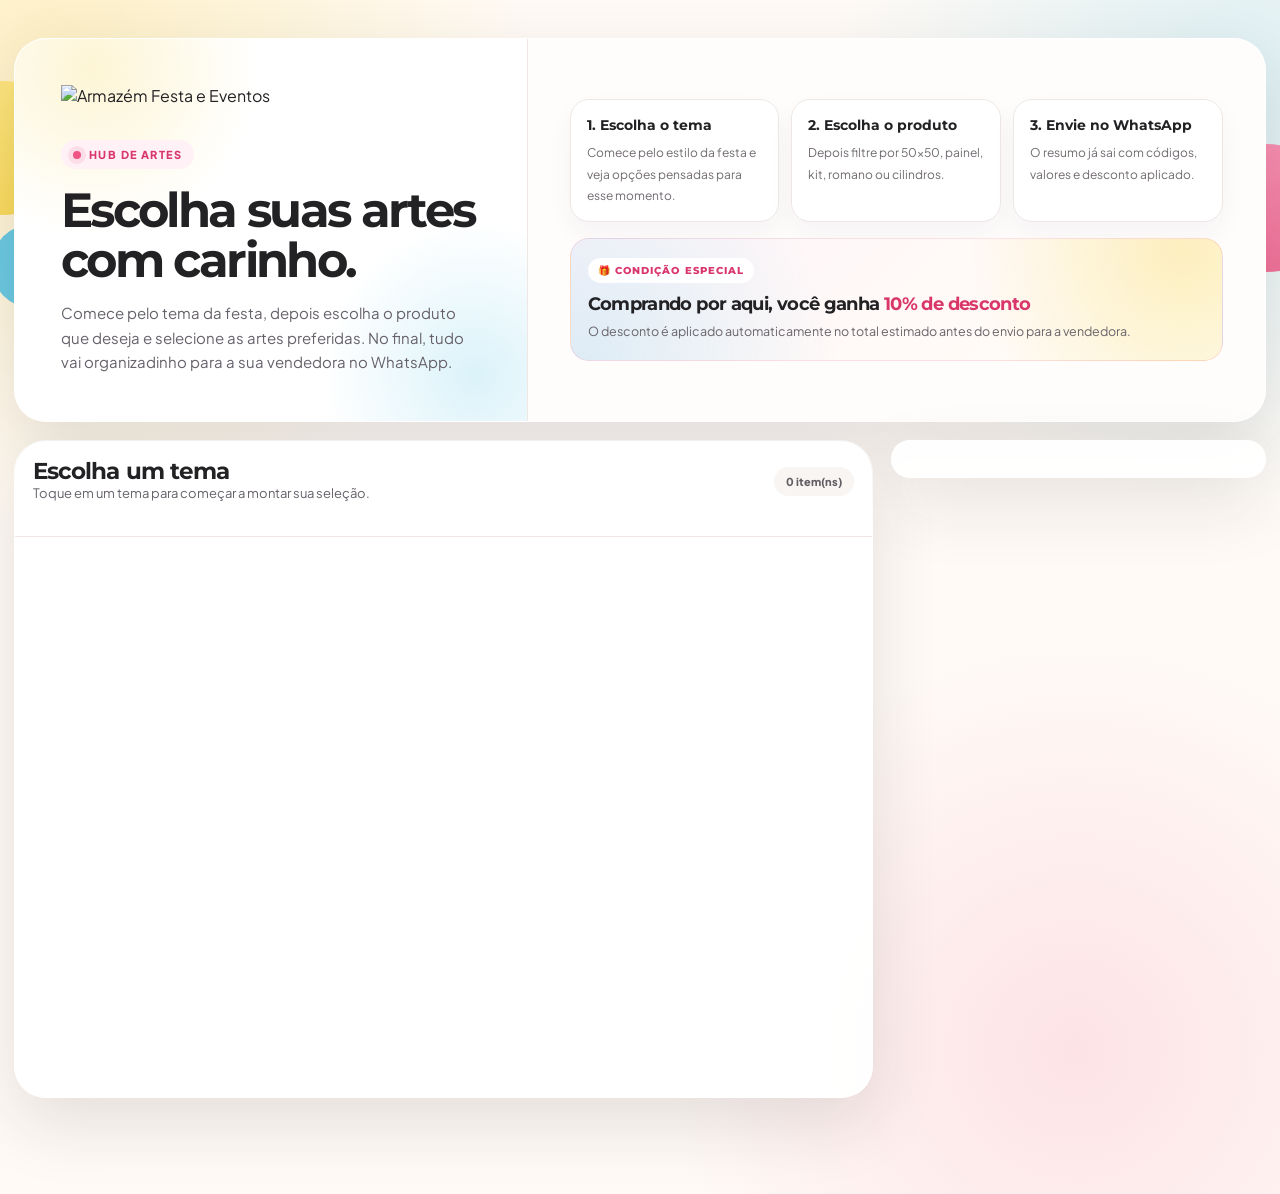
==== commit 14f247c9: "Update index.html" ====
--- a/index.html
+++ b/index.html
@@ -13,11 +13,50 @@
     *{box-sizing:border-box}html,body{min-height:100%;scrollbar-width:none}body::-webkit-scrollbar{display:none}body{margin:0;font-family:"Plus Jakarta Sans",Arial,sans-serif;color:var(--ink);background:radial-gradient(circle at 4% 5%,rgba(247,210,64,.27),transparent 29%),radial-gradient(circle at 97% 8%,rgba(56,186,227,.17),transparent 25%),radial-gradient(circle at 84% 88%,rgba(239,85,133,.14),transparent 27%),var(--cream);overflow-x:hidden}button,input{font:inherit}button{cursor:pointer}button:disabled{opacity:.55;cursor:not-allowed}.page{position:relative;z-index:1;min-height:100vh;padding:clamp(18px,3vw,38px) 14px calc(96px + var(--safe))}.app{width:min(100%,1280px);margin:auto;display:grid;gap:18px}.decor{position:fixed;pointer-events:none;z-index:0;filter:blur(.1px);opacity:.88}.decor:before{content:"";display:block;border-radius:999px}.decor.l{top:9vh;left:max(-65px,-5vw);animation:dl 18s ease-in-out infinite alternate}.decor.l:before{width:134px;height:134px;background:linear-gradient(145deg,#ffe680,var(--yellow));box-shadow:30px 118px 0 -25px rgba(56,186,227,.85)}.decor.r{top:16vh;right:max(-64px,-4vw);animation:dr 22s ease-in-out infinite alternate}.decor.r:before{width:128px;height:128px;background:linear-gradient(145deg,#ff8eb2,var(--pink));box-shadow:-38px 126px 0 -31px rgba(247,210,64,.8)}@keyframes dl{to{transform:translate3d(-8px,34px,0) rotate(-2deg)}}@keyframes dr{to{transform:translate3d(10px,32px,0) rotate(2deg)}}
     .hero{display:grid;grid-template-columns:.82fr 1.18fr;overflow:hidden;border-radius:var(--rLg);background:rgba(255,255,255,.93);box-shadow:var(--shadow);border:1px solid rgba(255,255,255,.84);backdrop-filter:blur(14px)}.brand{padding:clamp(26px,4vw,46px);background:radial-gradient(circle at 15% 8%,rgba(247,210,64,.22),transparent 30%),radial-gradient(circle at 90% 88%,rgba(56,186,227,.18),transparent 27%),#fff;border-right:1px solid var(--line)}.logo{width:min(275px,100%);display:block}.eyebrow{display:inline-flex;gap:8px;align-items:center;margin:34px 0 16px;padding:8px 12px;color:var(--pink2);background:var(--pinkSoft);border-radius:999px;font-size:11px;font-weight:800;letter-spacing:.13em;text-transform:uppercase}.eyebrow:before{content:"";width:8px;height:8px;border-radius:50%;background:var(--pink);box-shadow:0 0 0 5px rgba(239,85,133,.13)}h1{font-family:Montserrat,Arial,sans-serif;font-size:clamp(31px,4.2vw,48px);line-height:1.05;letter-spacing:-.055em;margin:0 0 15px;max-width:445px}.subtitle{margin:0;color:var(--soft);font-size:15px;line-height:1.65;max-width:450px}.heroSide{padding:clamp(24px,3.8vw,42px);display:grid;align-content:center;gap:16px;background:#fffdfc}.flow{display:grid;grid-template-columns:repeat(3,1fr);gap:12px}.stepBox{border:1px solid #eee7e4;background:#fff;border-radius:19px;padding:16px;box-shadow:0 12px 26px rgba(34,33,36,.045)}.stepBox b{display:block;font-family:Montserrat;font-size:14px;margin-bottom:6px}.stepBox span{font-size:12px;line-height:1.45;color:#716b71}.discount{overflow:hidden;padding:18px 17px;border-radius:19px;background:radial-gradient(circle at 94% 8%,rgba(247,210,64,.31),transparent 34%),radial-gradient(circle at 2% 100%,rgba(56,186,227,.17),transparent 39%),linear-gradient(135deg,#fff5fa 0%,#fffdf5 100%);border:1px solid rgba(239,85,133,.16)}.discountPill{display:inline-flex;margin:0 0 10px;padding:6px 10px;border-radius:999px;background:#fff;color:var(--pink2);font-family:Montserrat;font-size:10px;font-weight:800;letter-spacing:.11em;text-transform:uppercase}.discount h3{margin:0 0 7px;font-family:Montserrat;font-size:18px;line-height:1.25;letter-spacing:-.035em}.discount strong{color:var(--pink2)}.discount p{margin:0;color:#69636a;font-size:12.5px;line-height:1.55}
     .main{display:grid;grid-template-columns:minmax(0,1fr) 375px;gap:18px;align-items:start}.catalog,.cart{border-radius:var(--rLg);background:rgba(255,255,255,.94);border:1px solid rgba(255,255,255,.85);box-shadow:var(--shadow);overflow:hidden}.catHead{position:sticky;top:0;z-index:6;background:rgba(255,255,255,.96);backdrop-filter:blur(14px);border-bottom:1px solid var(--line);padding:18px}.headTop{display:flex;align-items:center;justify-content:space-between;gap:12px;margin-bottom:14px}.title{font-family:Montserrat;font-size:23px;line-height:1.1;letter-spacing:-.04em;margin:0}.pill{display:inline-flex;align-items:center;gap:6px;border-radius:999px;background:#f8f5f3;color:#625e64;padding:8px 12px;font-size:11px;font-weight:800}.hint{margin:0;color:var(--soft);font-size:13px;line-height:1.5}.search{width:100%;height:50px;border:1px solid #e7dfdd;border-radius:16px;padding:0 16px;font-size:15px;font-weight:700;outline:none;background:#fff;box-shadow:0 9px 16px rgba(34,33,36,.035)}.search:focus{border-color:#d8cfcd;box-shadow:0 0 0 4px rgba(34,33,36,.05)}.crumbs{display:flex;flex-wrap:wrap;gap:8px;margin-top:12px}.crumb{display:inline-flex;align-items:center;gap:7px;border:1px solid #eadfde;background:#fff;border-radius:999px;padding:8px 11px;font-size:11px;font-weight:800;color:#625d64}.crumb button{border:0;background:transparent;color:var(--pink2);font-weight:900;padding:0}.catBody{height:calc(100vh - 370px);min-height:560px;overflow:auto;padding:18px;scroll-behavior:smooth}.catBody::-webkit-scrollbar{width:10px}.catBody::-webkit-scrollbar-track{background:#f6f2ef}.catBody::-webkit-scrollbar-thumb{background:#d2cbca;border-radius:999px;border:2px solid #f6f2ef}
-    .themeGrid,.productGrid{display:grid;grid-template-columns:repeat(auto-fill,minmax(185px,1fr));gap:14px}.themeCard,.productCard{position:relative;overflow:hidden;text-align:left;border:1px solid #eee2e4;background:#fff;border-radius:23px;min-height:154px;padding:18px;box-shadow:0 14px 30px rgba(34,33,36,.055);transition:transform .18s ease,box-shadow .18s ease,border-color .18s ease}.themeCard:hover,.productCard:hover{transform:translateY(-2px);box-shadow:0 20px 40px rgba(34,33,36,.09);border-color:rgba(239,85,133,.25)}.themeCard:before,.productCard:before{content:"";position:absolute;inset:auto -32px -35px auto;width:112px;height:112px;border-radius:999px;background:rgba(239,85,133,.10)}.themeCard:nth-child(3n+2):before{background:rgba(56,186,227,.14)}.themeCard:nth-child(3n+3):before{background:rgba(247,210,64,.20)}.roundIcon{width:46px;height:46px;display:grid;place-items:center;flex:0 0 46px;border-radius:16px;background:#fff4f8;color:var(--pink2);margin-bottom:14px;line-height:0}.themeCard:nth-child(3n+2) .roundIcon{background:#ecfbff;color:#238aad}.themeCard:nth-child(3n+3) .roundIcon{background:#fff8d8;color:#a08000}.themeCard b,.productCard b{position:relative;z-index:1;display:block;font-family:Montserrat;font-size:17px;line-height:1.2;letter-spacing:-.025em;margin-bottom:8px}.themeCard span,.productCard span{position:relative;z-index:1;display:block;color:#746d73;font-size:12.5px;line-height:1.45}.productCard{min-height:145px}.productCard .roundIcon{background:#f7f5f3;color:#2d2b2f}.sectionLabel{display:flex;align-items:center;justify-content:space-between;gap:10px;margin:0 0 14px}.sectionLabel h3{margin:0;font-family:Montserrat;font-size:18px;letter-spacing:-.03em}.sectionLabel p{margin:0;color:var(--muted);font-size:12px}.grid{display:grid;grid-template-columns:repeat(auto-fill,minmax(185px,1fr));gap:14px}.card{overflow:hidden;border:1px solid #eee2e4;border-radius:23px;background:#fff;box-shadow:0 14px 30px rgba(34,33,36,.055);transition:transform .18s,box-shadow .18s,border-color .18s}.card:hover{transform:translateY(-2px);box-shadow:0 20px 40px rgba(34,33,36,.09)}.card.sel{border-color:rgba(37,211,102,.62);box-shadow:0 16px 34px rgba(37,211,102,.12)}.thumbWrap{position:relative;aspect-ratio:1/1;overflow:hidden;background:linear-gradient(135deg,#fff2f7,#eefdff)}.thumb{width:100%;height:100%;object-fit:cover;display:block;transition:transform .25s ease}.thumbWrap:hover .thumb{transform:scale(1.035)}.code{position:absolute;top:10px;left:10px;border-radius:999px;background:rgba(255,255,255,.92);backdrop-filter:blur(8px);padding:7px 10px;font-size:12px;font-weight:900;box-shadow:0 9px 18px rgba(34,33,36,.08)}.info{padding:12px;display:grid;gap:10px}.codeTitle{font-family:Montserrat;font-size:16px;font-weight:800;letter-spacing:-.025em;margin:0}.miniRow{display:flex;flex-wrap:wrap;gap:6px}.mini{display:inline-flex;align-items:center;border-radius:999px;background:#f8f5f3;color:#69636a;padding:6px 8px;font-size:10px;font-weight:800}.selBtn{width:100%;min-height:43px;border:0;border-radius:14px;background:var(--ink);color:#fff;font-family:Montserrat;font-size:12px;font-weight:800;box-shadow:0 10px 20px rgba(34,33,36,.14);display:flex;align-items:center;justify-content:center;text-align:center}.card.sel .selBtn{background:#168a69}.empty{grid-column:1/-1;min-height:235px;display:grid;place-items:center;text-align:center;padding:32px;border:1px dashed #e7dedd;border-radius:24px;background:#fffdfc;color:var(--soft);line-height:1.55}.empty b{display:block;color:var(--ink);font-family:Montserrat;font-size:20px;margin-bottom:6px}.empty .soft{max-width:430px}
+    .themeGrid,.productGrid{display:grid;grid-template-columns:repeat(auto-fill,minmax(185px,1fr));gap:14px}.themeCard,.productCard{position:relative;overflow:hidden;text-align:left;border:1px solid #eee2e4;background:#fff;border-radius:23px;min-height:154px;padding:18px;box-shadow:0 14px 30px rgba(34,33,36,.055);transition:transform .18s ease,box-shadow .18s ease,border-color .18s ease}.themeCard:hover,.productCard:hover{transform:translateY(-2px);box-shadow:0 20px 40px rgba(34,33,36,.09);border-color:rgba(239,85,133,.25)}.themeCard:before,.productCard:before{content:"";position:absolute;inset:auto -32px -35px auto;width:112px;height:112px;border-radius:999px;background:rgba(239,85,133,.10)}.themeCard:nth-child(3n+2):before{background:rgba(56,186,227,.14)}.themeCard:nth-child(3n+3):before{background:rgba(247,210,64,.20)}.roundIcon{width:46px;height:46px;display:flex;align-items:center;justify-content:center;flex:0 0 46px;border-radius:16px;background:#fff4f8;color:var(--pink2);margin-bottom:14px;line-height:0}.themeCard:nth-child(3n+2) .roundIcon{background:#ecfbff;color:#238aad}.themeCard:nth-child(3n+3) .roundIcon{background:#fff8d8;color:#a08000}.themeCard b,.productCard b{position:relative;z-index:1;display:block;font-family:Montserrat;font-size:17px;line-height:1.2;letter-spacing:-.025em;margin-bottom:8px}.themeCard span,.productCard span{position:relative;z-index:1;display:block;color:#746d73;font-size:12.5px;line-height:1.45}.productCard{min-height:145px}.productCard .roundIcon{background:#f7f5f3;color:#2d2b2f}.sectionLabel{display:flex;align-items:center;justify-content:space-between;gap:10px;margin:0 0 14px}.sectionLabel h3{margin:0;font-family:Montserrat;font-size:18px;letter-spacing:-.03em}.sectionLabel p{margin:0;color:var(--muted);font-size:12px}.grid{display:grid;grid-template-columns:repeat(auto-fill,minmax(185px,1fr));gap:14px}.card{overflow:hidden;border:1px solid #eee2e4;border-radius:23px;background:#fff;box-shadow:0 14px 30px rgba(34,33,36,.055);transition:transform .18s,box-shadow .18s,border-color .18s}.card:hover{transform:translateY(-2px);box-shadow:0 20px 40px rgba(34,33,36,.09)}.card.sel{border-color:rgba(37,211,102,.62);box-shadow:0 16px 34px rgba(37,211,102,.12)}.thumbWrap{position:relative;aspect-ratio:1/1;overflow:hidden;background:linear-gradient(135deg,#fff2f7,#eefdff)}.thumb{width:100%;height:100%;object-fit:cover;display:block;transition:transform .25s ease}.thumbWrap:hover .thumb{transform:scale(1.035)}.code{position:absolute;top:10px;left:10px;border-radius:999px;background:rgba(255,255,255,.92);backdrop-filter:blur(8px);padding:7px 10px;font-size:12px;font-weight:900;box-shadow:0 9px 18px rgba(34,33,36,.08)}.info{padding:12px;display:grid;gap:10px}.codeTitle{font-family:Montserrat;font-size:16px;font-weight:800;letter-spacing:-.025em;margin:0}.miniRow{display:flex;flex-wrap:wrap;gap:6px}.mini{display:inline-flex;align-items:center;border-radius:999px;background:#f8f5f3;color:#69636a;padding:6px 8px;font-size:10px;font-weight:800}.selBtn{width:100%;min-height:43px;border:0;border-radius:14px;background:var(--ink);color:#fff;font-family:Montserrat;font-size:12px;font-weight:800;box-shadow:0 10px 20px rgba(34,33,36,.14);display:flex;align-items:center;justify-content:center;text-align:center}.card.sel .selBtn{background:#168a69}.empty{grid-column:1/-1;min-height:235px;display:grid;place-items:center;text-align:center;padding:32px;border:1px dashed #e7dedd;border-radius:24px;background:#fffdfc;color:var(--soft);line-height:1.55}.empty b{display:block;color:var(--ink);font-family:Montserrat;font-size:20px;margin-bottom:6px}.empty .soft{max-width:430px}
     .cart{position:sticky;top:18px;max-height:calc(100vh - 36px);overflow:auto}.cart::-webkit-scrollbar{display:none}.cartInner{padding:18px}.cartTitle{display:flex;align-items:center;justify-content:space-between;gap:10px;margin-bottom:14px}.cartTitle h2{font-family:Montserrat;margin:0;font-size:22px;letter-spacing:-.04em}.seller{padding:14px;border:1px solid #eee1df;border-radius:19px;margin-bottom:14px}.seller label{display:block;margin-bottom:9px;color:#625d64;font-size:11px;font-weight:900;text-transform:uppercase;letter-spacing:.08em}.sellerOpts{display:grid;grid-template-columns:1fr 1fr;gap:8px}.sellerBtn{height:45px;border:1px solid #eadfde;border-radius:14px;background:#fff;font-family:Montserrat;font-weight:800;color:var(--ink)}.sellerBtn.active{background:var(--ink);color:#fff;border-color:var(--ink)}.cartList{display:grid;gap:10px}.group{border:1px solid #eee4e2;border-radius:18px;background:#fff;padding:13px}.groupHead{display:flex;align-items:flex-start;justify-content:space-between;gap:10px;margin-bottom:8px}.groupHead b{font-family:Montserrat;font-size:13px;line-height:1.25}.subtotal{white-space:nowrap;font-size:12px;font-weight:900;color:var(--pink2)}.codes{font-size:12px;line-height:1.6;color:#625e64}.tokens{display:flex;flex-wrap:wrap;gap:6px;margin-top:10px}.token{border:0;border-radius:999px;background:#f8f5f3;color:#5f5960;padding:7px 9px;font-size:11px;font-weight:900}.rule{margin-top:12px;padding:13px;border-radius:17px;border:1px solid #f2dddd;background:#fff4f5;color:#a1274b;font-size:12px;font-weight:800;line-height:1.45}.rule.ok{background:var(--greenSoft);border-color:#c8f0df;color:#0d7356}.totalBox{border-top:1px dashed #eee7e5;margin-top:14px;padding-top:14px;display:grid;gap:8px}.lineTotal{display:flex;justify-content:space-between;align-items:center;font-size:13px;color:#69636a}.lineTotal strong{color:var(--ink)}.lineTotal.discountLine strong{color:var(--pink2)}.grand{display:flex;justify-content:space-between;align-items:flex-end;gap:12px;margin-top:4px}.grand span{font-size:12px;color:#777078;font-weight:700}.grand strong{font-family:Montserrat;font-size:28px;letter-spacing:-.05em}.actions{display:grid;gap:8px;margin-top:8px}.wa,.clear{min-height:49px;border-radius:15px;display:flex;align-items:center;justify-content:center;text-decoration:none;font-family:Montserrat;font-size:13px;font-weight:900}.wa{border:0;background:var(--green);color:#fff;box-shadow:0 12px 24px rgba(37,211,102,.22)}.wa.disabled{pointer-events:none;opacity:.48}.clear{border:1px solid #eee1df;background:#fff;color:#5b565c}.support{margin-top:12px;padding:13px;border-radius:17px;background:#fff8dc;border:1px solid rgba(247,210,64,.38);font-size:12px;line-height:1.5;color:#635d51}.support b{color:#2c292b}
-    .bar{position:fixed;z-index:20;left:10px;right:10px;bottom:calc(10px + var(--safe));display:none;align-items:center;justify-content:space-between;gap:10px;padding:10px 12px;border-radius:20px;background:rgba(34,33,36,.95);color:#fff;box-shadow:0 18px 44px rgba(34,33,36,.28);backdrop-filter:blur(12px)}.bar b{font-family:Montserrat}.bar span{display:block;color:rgba(255,255,255,.74);font-size:11px}.bar button{border:0;border-radius:14px;background:#fff;color:var(--ink);font-family:Montserrat;font-size:12px;font-weight:900;padding:12px 14px}.drawerBg,.modalBg{position:fixed;inset:0;background:rgba(34,33,36,.42);z-index:31;opacity:0;pointer-events:none;transition:.18s}.drawerBg.show,.modalBg.show{opacity:1;pointer-events:auto}.drawer{position:fixed;z-index:32;left:0;right:0;bottom:0;display:none;max-height:88svh;border-radius:26px 26px 0 0;background:#fff;box-shadow:0 -24px 55px rgba(34,33,36,.18);transform:translateY(103%);transition:.22s ease;overflow:auto}.drawer.show{transform:translateY(0)}.drawer .cartInner{padding-bottom:calc(18px + var(--safe))}.modal{position:fixed;z-index:34;inset:clamp(12px,4vw,42px);display:grid;place-items:center;pointer-events:none}.preview{width:min(100%,900px);display:grid;grid-template-columns:minmax(0,1.05fr) .95fr;background:#fff;border-radius:30px;overflow:hidden;box-shadow:0 30px 90px rgba(34,33,36,.28);transform:translateY(12px) scale(.98);opacity:0;transition:.2s}.modal.show{pointer-events:auto}.modal.show .preview{opacity:1;transform:none}.previewImg{width:100%;height:100%;min-height:520px;object-fit:cover;background:#fff4f7}.prevInfo{padding:24px;display:grid;align-content:center;gap:13px}.prevInfo h3{margin:0;font-family:Montserrat;font-size:30px;letter-spacing:-.055em}.prevInfo p{margin:0;color:#66616a;line-height:1.55}.prevActions{display:grid;grid-template-columns:1fr auto;gap:9px;margin-top:8px}.prevActions button{min-height:49px;border-radius:15px;font-family:Montserrat;font-weight:900}.prevSelect{border:0;background:var(--ink);color:#fff}.prevClose{border:1px solid #eee1df;background:#fff;color:#4d484f}.toast{position:fixed;z-index:50;left:50%;bottom:calc(88px + var(--safe));transform:translateX(-50%) translateY(20px);background:rgba(34,33,36,.96);color:#fff;padding:13px 16px;border-radius:999px;font-size:13px;font-weight:800;opacity:0;pointer-events:none;transition:.18s;max-width:min(92vw,640px);text-align:center}.toast.show{opacity:1;transform:translateX(-50%) translateY(0)}.iconSvg{width:24px;height:24px;display:block;margin:0;overflow:visible;flex:0 0 auto}.roundIcon .iconSvg{width:24px;height:24px;display:block;margin:0;overflow:visible}.chipIcon{width:18px;height:18px;display:inline-flex;align-items:center;justify-content:center;vertical-align:-4px;margin-right:7px}
+    .bar{position:fixed;z-index:20;left:10px;right:10px;bottom:calc(10px + var(--safe));display:none;align-items:center;justify-content:space-between;gap:10px;padding:10px 12px;border-radius:20px;background:rgba(34,33,36,.95);color:#fff;box-shadow:0 18px 44px rgba(34,33,36,.28);backdrop-filter:blur(12px)}.bar b{font-family:Montserrat}.bar span{display:block;color:rgba(255,255,255,.74);font-size:11px}.bar button{border:0;border-radius:14px;background:#fff;color:var(--ink);font-family:Montserrat;font-size:12px;font-weight:900;padding:12px 14px}.drawerBg,.modalBg{position:fixed;inset:0;background:rgba(34,33,36,.42);z-index:31;opacity:0;pointer-events:none;transition:.18s}.drawerBg.show,.modalBg.show{opacity:1;pointer-events:auto}.drawer{position:fixed;z-index:32;left:0;right:0;bottom:0;display:none;max-height:88svh;border-radius:26px 26px 0 0;background:#fff;box-shadow:0 -24px 55px rgba(34,33,36,.18);transform:translateY(103%);transition:.22s ease;overflow:auto}.drawer.show{transform:translateY(0)}.drawer .cartInner{padding-bottom:calc(18px + var(--safe))}.modal{position:fixed;z-index:34;inset:clamp(12px,4vw,42px);display:grid;place-items:center;pointer-events:none}.preview{width:min(100%,900px);display:grid;grid-template-columns:minmax(0,1.05fr) .95fr;background:#fff;border-radius:30px;overflow:hidden;box-shadow:0 30px 90px rgba(34,33,36,.28);transform:translateY(12px) scale(.98);opacity:0;transition:.2s}.modal.show{pointer-events:auto}.modal.show .preview{opacity:1;transform:none}.previewImg{width:100%;height:100%;min-height:520px;object-fit:cover;background:#fff4f7}.prevInfo{padding:24px;display:grid;align-content:center;gap:13px}.prevInfo h3{margin:0;font-family:Montserrat;font-size:30px;letter-spacing:-.055em}.prevInfo p{margin:0;color:#66616a;line-height:1.55}.prevActions{display:grid;grid-template-columns:1fr auto;gap:9px;margin-top:8px}.prevActions button{min-height:49px;border-radius:15px;font-family:Montserrat;font-weight:900}.prevSelect{border:0;background:var(--ink);color:#fff}.prevClose{border:1px solid #eee1df;background:#fff;color:#4d484f}.toast{position:fixed;z-index:50;left:50%;bottom:calc(88px + var(--safe));transform:translateX(-50%) translateY(20px);background:rgba(34,33,36,.96);color:#fff;padding:13px 16px;border-radius:999px;font-size:13px;font-weight:800;opacity:0;pointer-events:none;transition:.18s;max-width:min(92vw,640px);text-align:center}.toast.show{opacity:1;transform:translateX(-50%) translateY(0)}.iconSvg{width:24px;height:24px;display:block;margin:0;overflow:visible;flex:0 0 auto}.roundIcon .iconSvg{width:24px;height:24px;display:block;margin:0;overflow:hidden}.chipIcon{width:18px;height:18px;display:inline-flex;align-items:center;justify-content:center;vertical-align:-4px;margin-right:7px}
+    
+    .roundIcon{display:flex!important;align-items:center!important;justify-content:center!important;text-align:center;padding:0;line-height:1}
+    .roundIcon .iconSvg{width:26px!important;height:26px!important;margin:0!important;overflow:hidden!important}
+    .qtyControls{display:grid;grid-template-columns:42px 1fr 42px;gap:8px;align-items:center}
+    .qtyBtn{min-height:40px;border:1px solid #eadfde;border-radius:13px;background:#fff;color:var(--ink);font-family:Montserrat;font-weight:900;font-size:18px;display:flex;align-items:center;justify-content:center}
+    .qtyCount{min-height:40px;border-radius:13px;background:#f8f5f3;color:#3d393f;font-family:Montserrat;font-weight:900;font-size:12px;display:flex;align-items:center;justify-content:center;text-align:center}
+    .lineMuted{color:#8a8489;font-size:11px;line-height:1.45;margin-top:4px}
+
     @media(max-width:980px){.hero{grid-template-columns:1fr}.brand{border-right:0;border-bottom:1px solid var(--line);text-align:center}.logo{margin:auto}.eyebrow{margin-top:24px}h1,.subtitle{max-width:100%}.flow{grid-template-columns:1fr}.main{grid-template-columns:1fr}.cart{display:none}.bar{display:flex}.drawer{display:block}.catBody{height:calc(100svh - 300px);min-height:430px}.themeGrid,.productGrid{grid-template-columns:repeat(auto-fill,minmax(155px,1fr))}}@media(max-width:560px){.page{padding:9px 9px calc(92px + var(--safe))}.brand{padding:23px 17px 22px}.logo{width:min(218px,64vw)}h1{font-size:clamp(28px,8vw,34px)}.subtitle{font-size:13.5px}.heroSide{padding:18px 15px}.flow{display:none}.catHead{padding:14px}.title{font-size:19px}.catBody{padding:12px;height:calc(100svh - 270px);min-height:390px}.themeGrid,.productGrid{grid-template-columns:1fr 1fr;gap:10px}.themeCard,.productCard{min-height:132px;border-radius:20px;padding:14px}.themeCard b,.productCard b{font-size:14px}.themeCard span,.productCard span{font-size:11px}.grid{grid-template-columns:repeat(2,minmax(0,1fr));gap:10px}.card{border-radius:18px}.info{padding:10px}.codeTitle{font-size:14px}.selBtn{min-height:39px;font-size:11px}.search{height:48px}.preview{grid-template-columns:1fr;border-radius:24px}.previewImg{min-height:320px}.modal{inset:9px}.prevInfo{padding:17px}.prevInfo h3{font-size:24px}.prevActions{grid-template-columns:1fr}.grand strong{font-size:25px}}
     @media(prefers-reduced-motion:reduce){*,*:before,*:after{animation:none!important;transition:none!important;scroll-behavior:auto!important}}
+  
+    /* Correção definitiva dos ícones: o SVG ocupa exatamente o centro visual do bloco. */
+    .roundIcon{
+      position:relative!important;
+      width:48px!important;
+      height:48px!important;
+      min-width:48px!important;
+      min-height:48px!important;
+      display:flex!important;
+      align-items:center!important;
+      justify-content:center!important;
+      padding:0!important;
+      margin:0 0 14px!important;
+      line-height:0!important;
+      text-align:center!important;
+      overflow:hidden!important;
+    }
+    .roundIcon .iconSvg{
+      position:static!important;
+      display:block!important;
+      width:28px!important;
+      height:28px!important;
+      flex:0 0 28px!important;
+      margin:0!important;
+      padding:0!important;
+      transform:none!important;
+      inset:auto!important;
+      overflow:hidden!important;
+      vertical-align:middle!important;
+    }
+
   </style>
 </head>
 <body>
@@ -32,7 +71,7 @@
       </aside>
       <section class="heroSide">
         <div class="flow" aria-hidden="true">
-          <div class="stepBox"><b>1. Escolha o tema</b><span>Veja as pastas do Drive organizadas por estilo de festa.</span></div>
+          <div class="stepBox"><b>1. Escolha o tema</b><span>Comece pelo estilo da festa e veja opções pensadas para esse momento.</span></div>
           <div class="stepBox"><b>2. Escolha o produto</b><span>Depois filtre por 50x50, painel, kit, romano ou cilindros.</span></div>
           <div class="stepBox"><b>3. Envie no WhatsApp</b><span>O resumo já sai com códigos, valores e desconto aplicado.</span></div>
         </div>
@@ -69,48 +108,55 @@
 const esc=s=>String(s??"").replace(/[&<>'"]/g,m=>({"&":"&amp;","<":"&lt;",">":"&gt;","'":"&#39;",'"':"&quot;"}[m]));
 const norm=s=>String(s||"").normalize("NFD").replace(/[\u0300-\u036f]/g,"").toLowerCase().trim();
 const money=n=>(Number(n)||0).toLocaleString("pt-BR",{style:"currency",currency:"BRL"});
-function svg(name){const common='class="iconSvg" viewBox="0 0 24 24" fill="none" aria-hidden="true" focusable="false"';const icons={
-theme:`<svg ${common}><path d="M12 3.7c2.15 0 3.7 1.47 3.7 3.42 1.95-.08 3.55 1.18 3.92 3.03.39 1.92-.72 3.58-2.48 4.25.58 1.8-.08 3.7-1.72 4.58-1.72.92-3.7.32-4.72-1.18-1.15 1.38-3.18 1.78-4.68.78-1.6-1.07-2.02-3.08-1.02-4.65-1.58-.82-2.35-2.62-1.78-4.34.58-1.75 2.22-2.75 4.02-2.47.23-1.98 1.92-3.42 4.76-3.42Z" stroke="currentColor" stroke-width="1.75" stroke-linejoin="round"/><circle cx="12" cy="12" r="2.25" fill="currentColor"/></svg>`,
-grid:`<svg ${common}><rect x="4.7" y="4.7" width="5.8" height="5.8" rx="1.45" stroke="currentColor" stroke-width="1.75"/><rect x="13.5" y="4.7" width="5.8" height="5.8" rx="1.45" stroke="currentColor" stroke-width="1.75"/><rect x="4.7" y="13.5" width="5.8" height="5.8" rx="1.45" stroke="currentColor" stroke-width="1.75"/><rect x="13.5" y="13.5" width="5.8" height="5.8" rx="1.45" stroke="currentColor" stroke-width="1.75"/></svg>`,
-panel50:`<svg ${common}><circle cx="12" cy="12" r="5.15" stroke="currentColor" stroke-width="2"/><circle cx="12" cy="12" r="2.05" fill="currentColor" opacity=".92"/></svg>`,
-panel150:`<svg ${common}><circle cx="12" cy="12" r="8.05" stroke="currentColor" stroke-width="1.85"/><circle cx="12" cy="12" r="4.55" stroke="currentColor" stroke-width="1.85"/><circle cx="12" cy="12" r="1.15" fill="currentColor"/></svg>`,
-cylinders:`<svg ${common}><ellipse cx="7.25" cy="7.2" rx="3.05" ry="1.55" stroke="currentColor" stroke-width="1.75"/><path d="M4.2 7.2v8.15c0 .86 1.36 1.55 3.05 1.55s3.05-.69 3.05-1.55V7.2" stroke="currentColor" stroke-width="1.75"/><ellipse cx="16.75" cy="7.2" rx="3.05" ry="1.55" stroke="currentColor" stroke-width="1.75"/><path d="M13.7 7.2v8.15c0 .86 1.36 1.55 3.05 1.55s3.05-.69 3.05-1.55V7.2" stroke="currentColor" stroke-width="1.75"/><ellipse cx="12" cy="10.45" rx="3.25" ry="1.65" stroke="currentColor" stroke-width="1.75"/><path d="M8.75 10.45v7.85c0 .92 1.45 1.65 3.25 1.65s3.25-.73 3.25-1.65v-7.85" stroke="currentColor" stroke-width="1.75"/></svg>`,
-arch:`<svg ${common}><path d="M6.2 19.25V10.7a5.8 5.8 0 0 1 11.6 0v8.55" stroke="currentColor" stroke-width="1.9" stroke-linecap="round"/><path d="M9.25 19.25V11a2.75 2.75 0 0 1 5.5 0v8.25" stroke="currentColor" stroke-width="1.75" stroke-linecap="round" opacity=".78"/></svg>`,
-kit:`<svg ${common}><circle cx="12" cy="5.7" r="3.4" stroke="currentColor" stroke-width="1.75"/><circle cx="12" cy="5.7" r="1.35" fill="currentColor"/><ellipse cx="7.3" cy="12.25" rx="2.55" ry="1.25" stroke="currentColor" stroke-width="1.65"/><path d="M4.75 12.25v5.95c0 .7 1.14 1.25 2.55 1.25s2.55-.55 2.55-1.25v-5.95" stroke="currentColor" stroke-width="1.65"/><ellipse cx="16.7" cy="12.25" rx="2.55" ry="1.25" stroke="currentColor" stroke-width="1.65"/><path d="M14.15 12.25v5.95c0 .7 1.14 1.25 2.55 1.25s2.55-.55 2.55-1.25v-5.95" stroke="currentColor" stroke-width="1.65"/><ellipse cx="12" cy="14.2" rx="2.75" ry="1.35" stroke="currentColor" stroke-width="1.65"/><path d="M9.25 14.2v5.5c0 .75 1.23 1.35 2.75 1.35s2.75-.6 2.75-1.35v-5.5" stroke="currentColor" stroke-width="1.65"/></svg>`,
-kitRomano:`<svg ${common}><path d="M5.8 19.4v-6.25a4.45 4.45 0 0 1 8.9 0v6.25" stroke="currentColor" stroke-width="1.75" stroke-linecap="round"/><circle cx="16.55" cy="6.35" r="3.05" stroke="currentColor" stroke-width="1.7"/><circle cx="16.55" cy="6.35" r="1.18" fill="currentColor"/><ellipse cx="16.45" cy="14.1" rx="2.55" ry="1.22" stroke="currentColor" stroke-width="1.6"/><path d="M13.9 14.1v4.85c0 .68 1.14 1.22 2.55 1.22s2.55-.54 2.55-1.22V14.1" stroke="currentColor" stroke-width="1.6"/></svg>`
+function svg(name){const common='class="iconSvg" viewBox="0 0 32 32" fill="none" aria-hidden="true" focusable="false"';const icons={
+theme:`<svg ${common}><circle cx="16" cy="16" r="2.7" fill="currentColor"/><circle cx="16" cy="8.6" r="2.8" stroke="currentColor" stroke-width="2.2"/><circle cx="23.1" cy="13.7" r="2.8" stroke="currentColor" stroke-width="2.2"/><circle cx="20.3" cy="22" r="2.8" stroke="currentColor" stroke-width="2.2"/><circle cx="11.7" cy="22" r="2.8" stroke="currentColor" stroke-width="2.2"/><circle cx="8.9" cy="13.7" r="2.8" stroke="currentColor" stroke-width="2.2"/></svg>`,
+grid:`<svg ${common}><rect x="7" y="7" width="7" height="7" rx="1.6" stroke="currentColor" stroke-width="2.2"/><rect x="18" y="7" width="7" height="7" rx="1.6" stroke="currentColor" stroke-width="2.2"/><rect x="7" y="18" width="7" height="7" rx="1.6" stroke="currentColor" stroke-width="2.2"/><rect x="18" y="18" width="7" height="7" rx="1.6" stroke="currentColor" stroke-width="2.2"/></svg>`,
+panel50:`<svg ${common}><circle cx="16" cy="16" r="6.3" stroke="currentColor" stroke-width="2.5"/><circle cx="16" cy="16" r="2.25" fill="currentColor"/></svg>`,
+panel150:`<svg ${common}><circle cx="16" cy="16" r="10.2" stroke="currentColor" stroke-width="2.35"/><circle cx="16" cy="16" r="5.9" stroke="currentColor" stroke-width="2.15"/><circle cx="16" cy="16" r="1.55" fill="currentColor"/></svg>`,
+cylinders:`<svg ${common}><ellipse cx="10.2" cy="11" rx="3.6" ry="1.75" stroke="currentColor" stroke-width="2.05"/><path d="M6.6 11v8.1c0 1 1.6 1.8 3.6 1.8s3.6-.8 3.6-1.8V11" stroke="currentColor" stroke-width="2.05" stroke-linejoin="round"/><ellipse cx="21.8" cy="11" rx="3.6" ry="1.75" stroke="currentColor" stroke-width="2.05"/><path d="M18.2 11v8.1c0 1 1.6 1.8 3.6 1.8s3.6-.8 3.6-1.8V11" stroke="currentColor" stroke-width="2.05" stroke-linejoin="round"/><ellipse cx="16" cy="14.4" rx="3.95" ry="1.9" stroke="currentColor" stroke-width="2.05"/><path d="M12.05 14.4v8c0 1.08 1.76 1.95 3.95 1.95s3.95-.87 3.95-1.95v-8" stroke="currentColor" stroke-width="2.05" stroke-linejoin="round"/></svg>`,
+arch:`<svg ${common}><path d="M8.3 25.5V14.2a7.7 7.7 0 0 1 15.4 0v11.3" stroke="currentColor" stroke-width="2.35" stroke-linecap="round"/><path d="M12.2 25.5V14.9a3.8 3.8 0 0 1 7.6 0v10.6" stroke="currentColor" stroke-width="2.1" stroke-linecap="round" opacity=".78"/></svg>`,
+lateral:`<svg ${common}><rect x="10.2" y="5.8" width="11.6" height="20.4" rx=".7" stroke="currentColor" stroke-width="2.35"/><line x1="13.2" y1="9.4" x2="18.8" y2="9.4" stroke="currentColor" stroke-width="2" stroke-linecap="round" opacity=".7"/><line x1="13.2" y1="22.6" x2="18.8" y2="22.6" stroke="currentColor" stroke-width="2" stroke-linecap="round" opacity=".7"/></svg>`,
+kit:`<svg ${common}><circle cx="16" cy="7.7" r="4.25" stroke="currentColor" stroke-width="2.05"/><circle cx="16" cy="7.7" r="1.35" fill="currentColor"/><ellipse cx="10.1" cy="15.1" rx="3.25" ry="1.55" stroke="currentColor" stroke-width="1.9"/><path d="M6.85 15.1v6.25c0 .9 1.45 1.58 3.25 1.58s3.25-.68 3.25-1.58V15.1" stroke="currentColor" stroke-width="1.9"/><ellipse cx="21.9" cy="15.1" rx="3.25" ry="1.55" stroke="currentColor" stroke-width="1.9"/><path d="M18.65 15.1v6.25c0 .9 1.45 1.58 3.25 1.58s3.25-.68 3.25-1.58V15.1" stroke="currentColor" stroke-width="1.9"/><ellipse cx="16" cy="17.8" rx="3.55" ry="1.7" stroke="currentColor" stroke-width="1.9"/><path d="M12.45 17.8v6.2c0 .95 1.58 1.72 3.55 1.72s3.55-.77 3.55-1.72v-6.2" stroke="currentColor" stroke-width="1.9"/></svg>`,
+kitRomano:`<svg ${common}><circle cx="16" cy="6.5" r="3.7" stroke="currentColor" stroke-width="1.75"/><circle cx="16" cy="6.5" r="1.15" fill="currentColor"/><path d="M6.2 25.6v-6.9a4.55 4.55 0 0 1 9.1 0v6.9" stroke="currentColor" stroke-width="1.85" stroke-linecap="round"/><ellipse cx="20.7" cy="16.4" rx="2.55" ry="1.2" stroke="currentColor" stroke-width="1.65"/><path d="M18.15 16.4v5.45c0 .7 1.15 1.25 2.55 1.25s2.55-.55 2.55-1.25V16.4" stroke="currentColor" stroke-width="1.65"/><ellipse cx="13.4" cy="14.1" rx="2.5" ry="1.18" stroke="currentColor" stroke-width="1.6"/><path d="M10.9 14.1v4.55c0 .68 1.1 1.18 2.5 1.18s2.5-.5 2.5-1.18V14.1" stroke="currentColor" stroke-width="1.6"/><ellipse cx="25.7" cy="14.1" rx="2.5" ry="1.18" stroke="currentColor" stroke-width="1.6"/><path d="M23.2 14.1v4.55c0 .68 1.1 1.18 2.5 1.18s2.5-.5 2.5-1.18V14.1" stroke="currentColor" stroke-width="1.6"/></svg>`
 };return icons[name]||icons.grid}
-function productIcon(key){return {"50x50":"panel50","painel-150":"panel150","cilindros":"cylinders","romano":"arch","kit-romano":"kitRomano","kit-painel-cilindros":"kit"}[key]||"grid"}
+function productIcon(key){return {"50x50":"panel50","painel-150":"panel150","cilindros":"cylinders","romano":"arch","kit-romano":"kitRomano","kit-painel-cilindros":"kit","lateral":"lateral","painel-lateral":"lateral"}[key]||"grid"}
 function productLabel(key,fallback="Produto"){return {"50x50":"50x50","painel-150":"Painel 150x150","cilindros":"Cilindros","romano":"Romano","kit-romano":"Kit + Romano","kit-painel-cilindros":"Kit Painel + Cilindros","produto":fallback||"Produto"}[key]||fallback||"Produto"}
 async function api(params){const qs=new URLSearchParams(params);const r=await fetch(`/api/drive?${qs}`,{cache:"no-store",headers:{Accept:"application/json"}});const d=await r.json().catch(()=>({ok:false,error:"RESPOSTA_INVALIDA"}));if(!r.ok||!d.ok)throw new Error(d.detail||d.error||"Falha ao ler o Drive");return d}
 function toast(msg){const el=$("toast");el.textContent=msg;el.classList.add("show");clearTimeout(toast.t);toast.t=setTimeout(()=>el.classList.remove("show"),2600)}
 function loading(msg){$("content").className="";$("content").innerHTML=`<div class="empty"><div><b>${esc(msg)}</b><span class="soft">Aguarde um instante. Estamos organizando as opções para você.</span></div></div>`;$("count").textContent="..."}
 function setHeader(title,hint,count=""){ $("viewTitle").textContent=title; $("viewHint").textContent=hint; $("count").textContent=count; $("search").hidden=view!=="items"; renderCrumbs(); }
 function renderCrumbs(){const c=[]; if(selectedTheme)c.push(`<span class="crumb">Tema: ${esc(selectedTheme.name)} <button data-back="themes">trocar</button></span>`); if(selectedProduct)c.push(`<span class="crumb">Produto: ${svg(productIcon(selectedProduct.product))}${esc(selectedProduct.productName)} <button data-back="products">trocar</button></span>`); $("crumbs").innerHTML=c.join(""); document.querySelectorAll("[data-back]").forEach(b=>b.onclick=()=>{ if(b.dataset.back==="themes"){selectedTheme=null;selectedProduct=null;items=[];showThemes()} else {selectedProduct=null;items=[];showProducts()} });}
-function showThemes(){view="themes";setHeader("Escolha um tema","Toque no tema da festa para ver os produtos disponíveis.",`${themes.length} tema(s)`);$("content").className="themeGrid";$("content").innerHTML=themes.length?themes.map((t,i)=>`<button class="themeCard" data-theme="${esc(t.id)}"><span class="roundIcon">${svg("theme")}</span><b>${esc(t.name)}</b><span>${gentleThemeLine(i)}</span></button>`).join(""):`<div class="empty"><div><b>Nenhum tema encontrado</b><span class="soft">Confira se a pasta do Drive está pública e se existem subpastas de temas.</span></div></div>`;document.querySelectorAll("[data-theme]").forEach(b=>b.onclick=()=>selectTheme(b.dataset.theme));}
+function showThemes(){view="themes";setHeader("Escolha um tema","Toque no tema da festa para ver os produtos disponíveis.",`${themes.length} tema(s)`);$("content").className="themeGrid";$("content").innerHTML=themes.length?themes.map((t,i)=>`<button class="themeCard" data-theme="${esc(t.id)}"><span class="roundIcon">${svg("theme")}</span><b>${esc(t.name)}</b><span>${gentleThemeLine(i)}</span></button>`).join(""):`<div class="empty"><div><b>Nenhum tema encontrado</b><span class="soft">Confira se existem temas disponíveis e tente novamente em instantes.</span></div></div>`;document.querySelectorAll("[data-theme]").forEach(b=>b.onclick=()=>selectTheme(b.dataset.theme));}
 function gentleThemeLine(i){const lines=["Uma seleção feita para combinar com a festa.","Escolha com calma e avance para os produtos.","Depois você poderá ver as artes disponíveis.","Tudo ficará organizado no carrinho."];return lines[i%lines.length]}
 async function selectTheme(id){const t=themes.find(x=>x.id===id);if(!t)return;selectedTheme=t;selectedProduct=null;products=[];items=[];view="products";loading(`Abrindo o tema ${t.name}...`);if(demo){products=[{id:"demo-50",name:"50x50",rawName:"50x50",product:"50x50",productName:"50x50"},{id:"demo-150",name:"Painel 150x150",rawName:"Painel 150x150",product:"painel-150",productName:"Painel 150x150"},{id:"demo-kit",name:"Kit + Romano",rawName:"Kit + Romano",product:"kit-romano",productName:"Kit + Romano"},{id:"demo-cil",name:"Cilindros",rawName:"Cilindros",product:"cilindros",productName:"Cilindros"}];showProducts();return;}try{const d=await api({mode:"products",folderId:t.id,theme:t.name});products=(d.folders||[]); if(!products.length && (d.items||[]).length){products=[{id:t.id,name:"Artes",rawName:"Artes",product:"produto",productName:"Artes"}]} showProducts();}catch(e){toast("Não consegui abrir este tema: "+e.message);showThemes();}}
-function showProducts(){view="products";setHeader("Agora escolha o produto","Cada produto usa as pastas do Drive como referência. Assim as artes aparecem no lugar certo.",`${products.length} produto(s)`);$("content").className="productGrid";$("content").innerHTML=products.length?products.map(p=>`<button class="productCard" data-product="${esc(p.id)}"><span class="roundIcon">${svg(productIcon(p.product))}</span><b>${esc(p.productName||p.name)}</b><span>Ver artes disponíveis para este produto.</span></button>`).join(""):`<div class="empty"><div><b>Nenhum produto neste tema</b><span class="soft">A pasta do tema foi encontrada, mas não vi subpastas de produto dentro dela.</span></div></div>`;document.querySelectorAll("[data-product]").forEach(b=>b.onclick=()=>selectProduct(b.dataset.product));}
+function showProducts(){view="products";setHeader("Agora escolha o produto","Agora escolha o tipo de produto que combina melhor com a sua festa.",`${products.length} produto(s)`);$("content").className="productGrid";$("content").innerHTML=products.length?products.map(p=>`<button class="productCard" data-product="${esc(p.id)}"><span class="roundIcon">${svg(productIcon(p.product))}</span><b>${esc(p.productName||p.name)}</b><span>Ver artes disponíveis para este produto.</span></button>`).join(""):`<div class="empty"><div><b>Nenhum produto neste tema</b><span class="soft">Encontrei este tema, mas ainda não vi produtos disponíveis dentro dele.</span></div></div>`;document.querySelectorAll("[data-product]").forEach(b=>b.onclick=()=>selectProduct(b.dataset.product));}
 async function selectProduct(id){const p=products.find(x=>x.id===id);if(!p)return;selectedProduct=p;items=[];view="items";loading(`Carregando ${p.productName || p.name}...`);if(demo){items=sanitizeItems([{id:p.id+"-220",code:"220",image:""},{id:p.id+"-195",code:"195",image:""},{id:p.id+"-188",code:"188",image:""},{id:p.id+"-177",code:"177",image:""}],p).map((it,k)=>({...it,image:["linear-gradient",""][0]||`https://placehold.co/900x900/fff1f6/222124?text=%23${it.code}`}));showItems();return;}try{const d=await api({mode:"items",folderId:p.id,theme:selectedTheme.name,product:p.rawName||p.name});items=sanitizeItems(d.items||[],p);showItems();}catch(e){toast("Não consegui carregar as artes: "+e.message);showProducts();}}
 function sanitizeItems(arr,productFolder){return arr.map((r,idx)=>{const code=cleanCode(r.code||r.name||r.id||idx);return {id:String(r.id||`${code}-${idx}`),code,sortId:Number(code)||0,theme:selectedTheme?.name||r.theme||"Sem tema",product:productFolder.product||r.product||"produto",productName:productFolder.productName||r.productName||productFolder.name||"Produto",image:r.image||r.thumbnail||`https://drive.google.com/thumbnail?id=${r.id}&sz=w1200`}}).filter(i=>i.code&&i.image).sort((a,b)=>(b.sortId||0)-(a.sortId||0))}
 function cleanCode(v){const b=String(v||"").replace(/\.[^.]+$/,"");const m=b.match(/(?:arte|art)[^\d]*(\d+)/i);if(m)return m[1];const n=b.match(/\d+/g);return n?n[n.length-1]:b.replace(/[^\w-]/g,"").toUpperCase()}
 function showItems(){view="items";const filtered=filteredItems();setHeader("Selecione suas artes","Toque na imagem para ampliar ou use o botão para adicionar ao carrinho.",`${filtered.length} arte(s)`);renderItems(filtered)}
 function filteredItems(){const q=norm($("search").value);return items.filter(i=>!q||norm([i.code,i.theme,i.productName].join(" ")).includes(q)).sort((a,b)=>(b.sortId||0)-(a.sortId||0))}
-function renderItems(list){$("content").className="grid";$("count").textContent=`${list.length} arte(s)`;$("content").innerHTML=list.length?list.map(i=>{const selected=cart.some(c=>c.id===i.id);return `<article class="card ${selected?"sel":""}"><div class="thumbWrap" data-preview="${esc(i.id)}"><img class="thumb" loading="lazy" src="${esc(i.image)}" alt="Arte código ${esc(i.code)}"><span class="code">#${esc(i.code)}</span></div><div class="info"><p class="codeTitle">Código #${esc(i.code)}</p><div class="miniRow"><span class="mini">${esc(i.theme)}</span><span class="mini">${esc(i.productName)}</span></div><button class="selBtn" data-select="${esc(i.id)}">${selected?"Remover do carrinho":"Selecionar arte"}</button></div></article>`}).join(""):`<div class="empty"><div><b>Nenhuma arte encontrada</b><span class="soft">Tente outro código ou volte para escolher outro produto.</span></div></div>`;document.querySelectorAll("[data-select]").forEach(b=>b.onclick=()=>toggleItem(b.dataset.select));document.querySelectorAll("[data-preview]").forEach(b=>b.onclick=()=>openPreview(b.dataset.preview));}
-function toggleItem(id){const item=items.find(x=>x.id===id)||cart.find(x=>x.id===id);if(!item)return;const ix=cart.findIndex(x=>x.id===id);if(ix>=0){cart.splice(ix,1);toast("Arte removida do carrinho.")}else{cart.push(item);toast("Arte adicionada ao carrinho.")}if(view==="items")renderItems(filteredItems());renderCart()}
-function groups(){const m=new Map();cart.forEach(i=>{const key=i.productName||productLabel(i.product);if(!m.has(key))m.set(key,{label:key,product:i.product,items:[]});m.get(key).items.push(i)});return [...m.values()].map(g=>({...g,items:g.items.sort((a,b)=>(b.sortId||0)-(a.sortId||0)),subtotal:subtotal(g.product,g.items.length)}))}
+function itemQty(id){const e=cart.find(c=>c.id===id);return e?e.qty||1:0}
+function renderItems(list){$("content").className="grid";$("count").textContent=`${list.length} arte(s)`;$("content").innerHTML=list.length?list.map(i=>{const qty=itemQty(i.id);const selected=qty>0;return `<article class="card ${selected?"sel":""}"><div class="thumbWrap" data-preview="${esc(i.id)}"><img class="thumb" loading="lazy" src="${esc(i.image)}" alt="Arte código ${esc(i.code)}"><span class="code">#${esc(i.code)}</span></div><div class="info"><p class="codeTitle">Código #${esc(i.code)}</p><div class="miniRow"><span class="mini">${esc(i.theme)}</span><span class="mini">${esc(i.productName)}</span></div>${selected?`<div class="qtyControls"><button class="qtyBtn" data-dec="${esc(i.id)}" aria-label="Diminuir quantidade">−</button><span class="qtyCount">${qty} selecionada(s)</span><button class="qtyBtn" data-inc="${esc(i.id)}" aria-label="Aumentar quantidade">+</button></div><button class="selBtn" data-select="${esc(i.id)}">Adicionar mais uma</button>`:`<button class="selBtn" data-select="${esc(i.id)}">Selecionar arte</button>`}</div></article>`}).join(""):`<div class="empty"><div><b>Nenhuma arte encontrada</b><span class="soft">Tente outro código ou volte para escolher outro produto.</span></div></div>`;document.querySelectorAll("[data-select]").forEach(b=>b.onclick=()=>addItem(b.dataset.select));document.querySelectorAll("[data-inc]").forEach(b=>b.onclick=()=>addItem(b.dataset.inc));document.querySelectorAll("[data-dec]").forEach(b=>b.onclick=()=>decreaseItem(b.dataset.dec));document.querySelectorAll("[data-preview]").forEach(b=>b.onclick=()=>openPreview(b.dataset.preview));}
+function addItem(id){const item=items.find(x=>x.id===id)||cart.find(x=>x.id===id);if(!item)return;const entry=cart.find(x=>x.id===id);if(entry){entry.qty=(entry.qty||1)+1;toast("Mais uma unidade adicionada.")}else{cart.push({...item,qty:1});toast("Arte adicionada ao carrinho.")}if(view==="items")renderItems(filteredItems());renderCart()}
+function decreaseItem(id){const entry=cart.find(x=>x.id===id);if(!entry)return;if((entry.qty||1)>1){entry.qty=(entry.qty||1)-1;toast("Quantidade reduzida.")}else{cart=cart.filter(x=>x.id!==id);toast("Arte removida do carrinho.")}if(view==="items")renderItems(filteredItems());renderCart()}
+function toggleItem(id){addItem(id)}
+function cartQty(){return cart.reduce((s,i)=>s+(i.qty||1),0)}
+function formatCodeEntry(i){return `#${i.code}${(i.qty||1)>1?` ×${i.qty}`:""}`}
+function groups(){const m=new Map();cart.forEach(i=>{const key=i.productName||productLabel(i.product);if(!m.has(key))m.set(key,{label:key,product:i.product,items:[]});m.get(key).items.push(i)});return [...m.values()].map(g=>{const qty=g.items.reduce((s,i)=>s+(i.qty||1),0);return {...g,qty,items:g.items.sort((a,b)=>(b.sortId||0)-(a.sortId||0)),subtotal:subtotal(g.product,qty)}})}
 function subtotal(product,qty){if(!qty)return 0;if(product==="50x50")return qty>=6?58.90+Math.max(0,qty-6)*9.90:qty*9.90;return (PRICES[product]||0)*qty}
 function rawTotal(){return groups().reduce((s,g)=>s+g.subtotal,0)}
 function discountValue(){return rawTotal()*DISCOUNT}
 function finalTotal(){return Math.max(0,rawTotal()-discountValue())}
-function cartRule(){const q50=cart.filter(i=>i.product==="50x50").length;if(q50===0)return{ok:cart.length>0,msg:"Quando estiver tudo certo, envie sua seleção para a vendedora pelo WhatsApp."};if(q50<6)return{ok:false,msg:`Para fechar 50x50, selecione pelo menos 6 artes. Faltam ${6-q50}.`};if(q50%2!==0)return{ok:false,msg:"Depois do mínimo de 6 artes 50x50, a quantidade precisa fechar em par: 8, 10, 12..."};return{ok:true,msg:"Sua seleção está pronta para ser enviada pelo WhatsApp."}}
-function cartHtml(){const gs=groups(),rule=cartRule(),can=cart.length&&rule.ok;return `<div class="cartTitle"><h2>Seu carrinho</h2><span class="pill">${cart.length} item(ns)</span></div><div class="seller"><label>Vendedora</label><div class="sellerOpts"><button class="sellerBtn ${seller==="ana"?"active":""}" data-seller="ana">Ana</button><button class="sellerBtn ${seller==="dayane"?"active":""}" data-seller="dayane">Dayane</button></div></div><div class="cartList">${gs.length?gs.map(g=>`<section class="group"><div class="groupHead"><b>${esc(g.label)} · ${g.items.length} item(ns)</b><span class="subtotal">${money(g.subtotal)}</span></div><div class="codes"><strong>Tema(s):</strong> ${esc([...new Set(g.items.map(i=>i.theme))].join(", "))}<br><strong>Códigos:</strong> ${esc(g.items.map(i=>i.code).join(", "))}</div><div class="tokens">${g.items.map(i=>`<button class="token" data-rem="${esc(i.id)}">#${esc(i.code)} ×</button>`).join("")}</div></section>`).join(""):`<div class="empty"><div><b>Carrinho vazio</b><span class="soft">Escolha um tema, selecione o produto e adicione as artes que mais gostar.</span></div></div>`}</div><div class="rule ${rule.ok?"ok":""}">${esc(rule.msg)}</div><div class="support"><b>Desconto aplicado:</b> toda seleção feita por aqui recebe 10% de desconto no total estimado.</div><div class="totalBox"><div class="lineTotal"><span>Subtotal</span><strong>${money(rawTotal())}</strong></div><div class="lineTotal discountLine"><span>Desconto de 10%</span><strong>- ${money(discountValue())}</strong></div><div class="grand"><span>Total com desconto</span><strong>${money(finalTotal())}</strong></div><div class="actions"><a class="wa ${can?"":"disabled"}" href="${can?esc(waUrl()):"#"}" target="_blank" rel="noopener">Enviar para ${esc(SELLERS[seller].label)}</a><button class="clear" data-clear ${cart.length?"":"disabled"}>Limpar carrinho</button></div></div>`}
-function renderCart(){$("cartDesk").innerHTML=cartHtml();$("cartMob").innerHTML=cartHtml();[$("cartDesk"),$("cartMob")].forEach(p=>{p.querySelectorAll("[data-seller]").forEach(b=>b.onclick=()=>{seller=b.dataset.seller;renderCart()});p.querySelectorAll("[data-rem]").forEach(b=>b.onclick=()=>{cart=cart.filter(i=>i.id!==b.dataset.rem);if(view==="items")renderItems(filteredItems());renderCart()});const cl=p.querySelector("[data-clear]");if(cl)cl.onclick=()=>{cart=[];if(view==="items")renderItems(filteredItems());renderCart();toast("Carrinho limpo.")}});$("barItems").textContent=`${cart.length} item(ns)`;$("barTotal").textContent=money(finalTotal())}
-function waMsg(){const lines=[`Oi, ${SELLERS[seller].label}! Tudo bem? Vim pelo Hub de Artes da Armazém e montei minha seleção por aqui.`,"","Gostaria dessas artes:",""];groups().forEach(g=>{lines.push(g.label,`Tema(s): ${[...new Set(g.items.map(i=>i.theme))].join(", ")}`,`Códigos: ${g.items.map(i=>i.code).join(", ")}`,`Quantidade: ${g.items.length}`,`Subtotal: ${money(g.subtotal)}`,"")});lines.push(`Subtotal: ${money(rawTotal())}`,`Desconto de 10%: - ${money(discountValue())}`,`Total estimado com desconto: ${money(finalTotal())}`,"","Pode confirmar disponibilidade e finalizar comigo, por favor?");return lines.join("\n")}
+function cartRule(){const q50=cart.filter(i=>i.product==="50x50").reduce((s,i)=>s+(i.qty||1),0);if(q50===0)return{ok:cartQty()>0,msg:"Quando estiver tudo certo, envie sua seleção para a vendedora pelo WhatsApp."};if(q50<6){const faltam=6-q50;return{ok:false,msg:`Para fechar as bolinhas 50x50, o mínimo é 6. Faltam mais ${faltam} bolinha${faltam===1?"":"s"}.`}}if(q50%2!==0)return{ok:false,msg:"Depois de fechar 6 bolinhas, os acréscimos precisam ser de 2 em 2: 8, 10, 12..."};return{ok:true,msg:"Sua seleção está pronta para ser enviada pelo WhatsApp."}}
+function cartHtml(){const gs=groups(),rule=cartRule(),can=cartQty()&&rule.ok;return `<div class="cartTitle"><h2>Seu carrinho</h2><span class="pill">${cartQty()} item(ns)</span></div><div class="seller"><label>Vendedora</label><div class="sellerOpts"><button class="sellerBtn ${seller==="ana"?"active":""}" data-seller="ana">Ana</button><button class="sellerBtn ${seller==="dayane"?"active":""}" data-seller="dayane">Dayane</button></div></div><div class="cartList">${gs.length?gs.map(g=>`<section class="group"><div class="groupHead"><b>${esc(g.label)} · ${g.qty} item(ns)</b><span class="subtotal">${money(g.subtotal)}</span></div><div class="codes"><strong>Tema(s):</strong> ${esc([...new Set(g.items.map(i=>i.theme))].join(", "))}<br><strong>Códigos:</strong> ${esc(g.items.map(formatCodeEntry).join(", "))}${g.product==="50x50"?`<div class="lineMuted">Chamamos este produto de bolinhas. O pedido mínimo é de 6 bolinhas.</div>`:""}</div><div class="tokens">${g.items.map(i=>`<button class="token" data-dec="${esc(i.id)}">${esc(formatCodeEntry(i))} ×</button>`).join("")}</div></section>`).join(""):`<div class="empty"><div><b>Carrinho vazio</b><span class="soft">Escolha um tema, selecione o produto e adicione as artes que mais gostar.</span></div></div>`}</div><div class="rule ${rule.ok?"ok":""}">${esc(rule.msg)}</div><div class="support"><b>Desconto aplicado:</b> toda seleção feita por aqui recebe 10% de desconto no total estimado.</div><div class="totalBox"><div class="lineTotal"><span>Subtotal</span><strong>${money(rawTotal())}</strong></div><div class="lineTotal discountLine"><span>Desconto de 10%</span><strong>- ${money(discountValue())}</strong></div><div class="grand"><span>Total com desconto</span><strong>${money(finalTotal())}</strong></div><div class="actions"><a class="wa ${can?"":"disabled"}" href="${can?esc(waUrl()):"#"}" target="_blank" rel="noopener">Enviar para ${esc(SELLERS[seller].label)}</a><button class="clear" data-clear ${cartQty()?"":"disabled"}>Limpar carrinho</button></div></div>`}
+function renderCart(){$("cartDesk").innerHTML=cartHtml();$("cartMob").innerHTML=cartHtml();[$("cartDesk"),$("cartMob")].forEach(p=>{p.querySelectorAll("[data-seller]").forEach(b=>b.onclick=()=>{seller=b.dataset.seller;renderCart()});p.querySelectorAll("[data-dec]").forEach(b=>b.onclick=()=>decreaseItem(b.dataset.dec));const cl=p.querySelector("[data-clear]");if(cl)cl.onclick=()=>{cart=[];if(view==="items")renderItems(filteredItems());renderCart();toast("Carrinho limpo.")}});$("barItems").textContent=`${cartQty()} item(ns)`;$("barTotal").textContent=money(finalTotal())}
+function waMsg(){const lines=[`Oi, ${SELLERS[seller].label}! Tudo bem? Vim pelo Hub de Artes da Armazém e montei minha seleção por aqui.`,"","Gostaria dessas artes:",""];groups().forEach(g=>{lines.push(g.label,`Tema(s): ${[...new Set(g.items.map(i=>i.theme))].join(", ")}`,`Códigos: ${g.items.map(formatCodeEntry).join(", ")}`,`Quantidade: ${g.qty}`,`Subtotal: ${money(g.subtotal)}`,"")});lines.push(`Subtotal: ${money(rawTotal())}`,`Desconto de 10%: - ${money(discountValue())}`,`Total estimado com desconto: ${money(finalTotal())}`,"","Pode confirmar disponibilidade e finalizar comigo, por favor?");return lines.join("
+")}
 function waUrl(){return`https://wa.me/${SELLERS[seller].phone}?text=${encodeURIComponent(waMsg())}`}
-function openPreview(id){const i=items.find(x=>x.id===id)||cart.find(x=>x.id===id);if(!i)return;prev=i;$("prevImg").src=i.image;$("prevCode").textContent="#"+i.code;$("prevTitle").textContent="Código #"+i.code;$("prevText").textContent="Veja a arte em tamanho maior e adicione ao carrinho quando quiser.";$("prevMeta").innerHTML=`<span class="mini">${esc(i.theme)}</span><span class="mini">${esc(i.productName)}</span>`;$("prevSelect").textContent=cart.some(c=>c.id===i.id)?"Remover do carrinho":"Selecionar arte";$("modalBg").classList.add("show");$("modal").classList.add("show")}
+function openPreview(id){const i=items.find(x=>x.id===id)||cart.find(x=>x.id===id);if(!i)return;prev=i;$("prevImg").src=i.image;$("prevCode").textContent="#"+i.code;$("prevTitle").textContent="Código #"+i.code;$("prevText").textContent="Veja a arte em tamanho maior e adicione uma ou mais unidades ao carrinho quando quiser.";$("prevMeta").innerHTML=`<span class="mini">${esc(i.theme)}</span><span class="mini">${esc(i.productName)}</span>`;$("prevSelect").textContent=itemQty(i.id)>0?"Adicionar mais uma":"Selecionar arte";$("modalBg").classList.add("show");$("modal").classList.add("show")}
 function closePreview(){$("modalBg").classList.remove("show");$("modal").classList.remove("show");prev=null}
-function demoData(){demo=true;themes=[{id:"demo-safari",name:"Safari"},{id:"demo-princesa",name:"Princesa"},{id:"demo-fazendinha",name:"Fazendinha"},{id:"demo-circo",name:"Circo"}];showThemes();toast("Modo demonstração: confira a API do Drive no Cloudflare.")}
-async function loadThemes(){loading("Carregando temas do Drive...");try{const d=await api({mode:"themes",folderId:ROOT_FOLDER_ID});themes=(d.folders||[]).filter(f=>!f.isProduct);if(!themes.length)themes=(d.folders||[]);showThemes()}catch(e){demoData()}}
+function demoData(){demo=true;themes=[{id:"demo-safari",name:"Safari"},{id:"demo-princesa",name:"Princesa"},{id:"demo-fazendinha",name:"Fazendinha"},{id:"demo-circo",name:"Circo"}];showThemes();toast("Modo demonstração: configure a integração para carregar as artes reais.")}
+async function loadThemes(){loading("Carregando temas disponíveis...");try{const d=await api({mode:"themes",folderId:ROOT_FOLDER_ID});themes=(d.folders||[]).filter(f=>!f.isProduct);if(!themes.length)themes=(d.folders||[]);showThemes()}catch(e){demoData()}}
 $("search").addEventListener("input",()=>{if(view==="items")renderItems(filteredItems())});$("openCart").onclick=()=>{$("drawBg").classList.add("show");$("drawer").classList.add("show")};$("drawBg").onclick=()=>{$("drawBg").classList.remove("show");$("drawer").classList.remove("show")};$("modalBg").onclick=closePreview;$("prevClose").onclick=closePreview;$("prevSelect").onclick=()=>{if(prev)toggleItem(prev.id);closePreview()};renderCart();loadThemes();
 </script>
 </body>
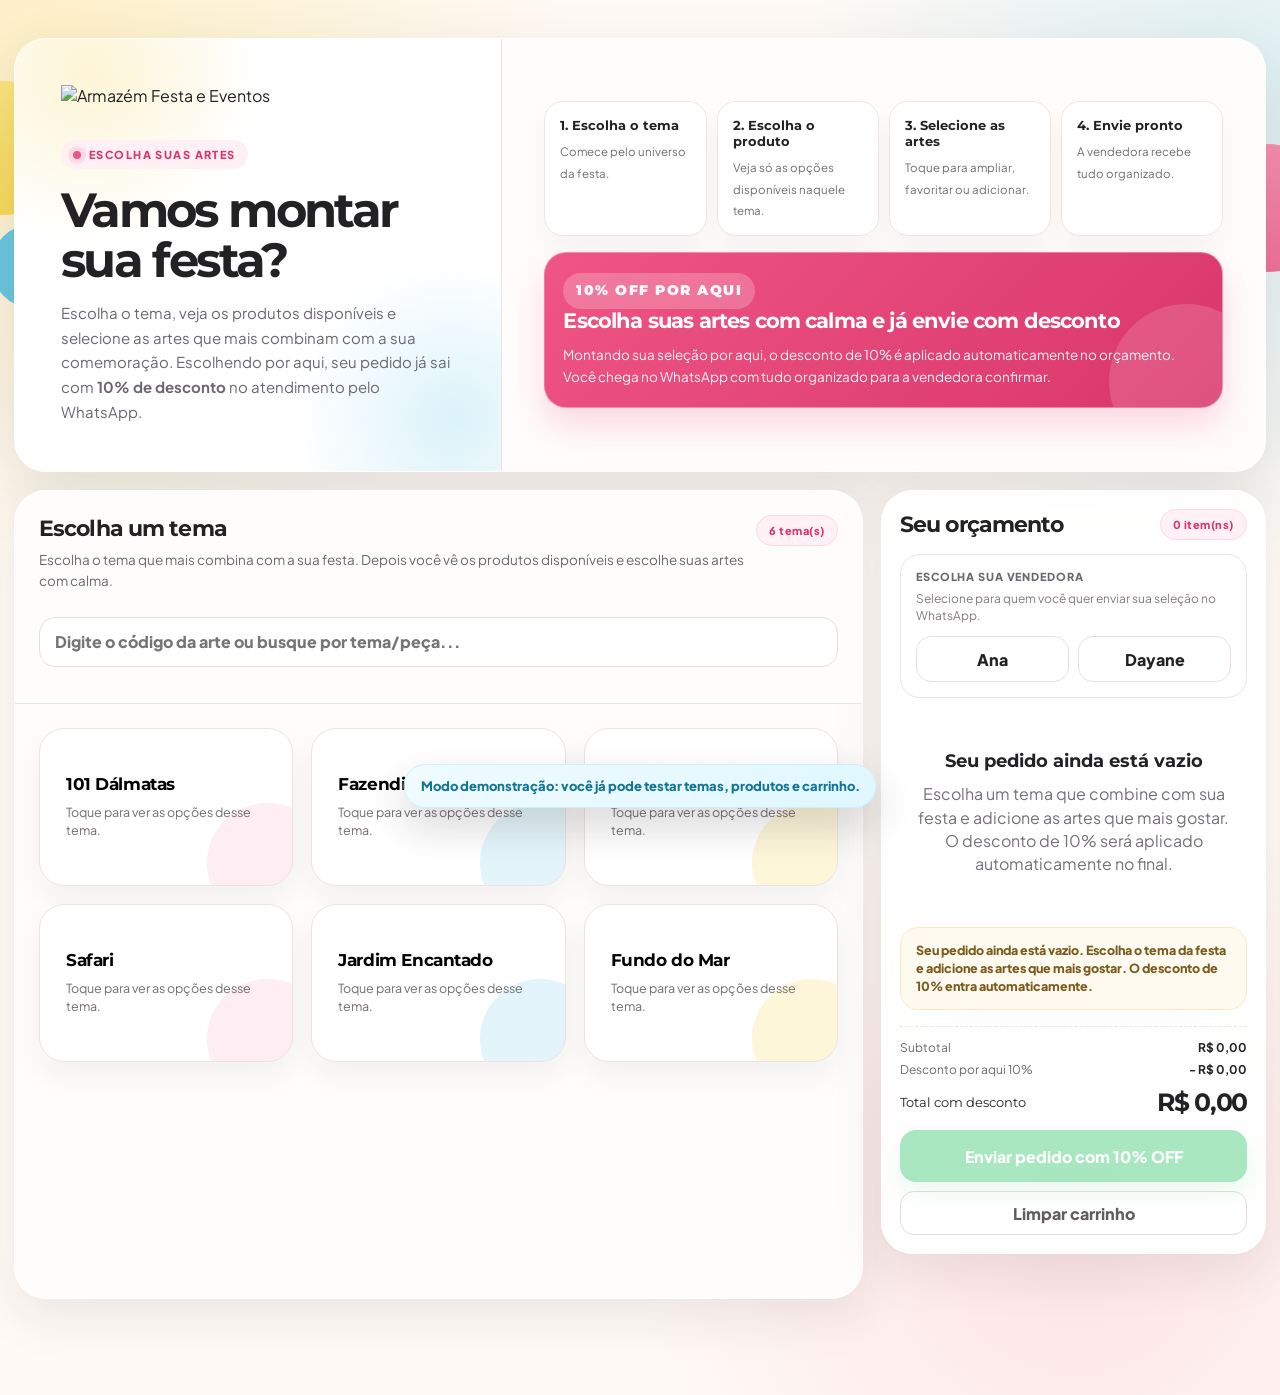
==== commit f3667efd: "Update index.html" ====
--- a/index.html
+++ b/index.html
@@ -4,160 +4,96 @@
   <meta charset="utf-8">
   <meta name="viewport" content="width=device-width, initial-scale=1, viewport-fit=cover">
   <meta name="theme-color" content="#222124">
-  <title>Hub de Artes | Armazém Festa e Eventos</title>
+  <title>Escolha suas Artes | Armazém Festa e Eventos</title>
   <link rel="preconnect" href="https://fonts.googleapis.com">
   <link rel="preconnect" href="https://fonts.gstatic.com" crossorigin>
-  <link href="https://fonts.googleapis.com/css2?family=Montserrat:wght@500;600;700;800&family=Plus+Jakarta+Sans:wght@400;500;600;700;800&display=swap" rel="stylesheet">
+  <link href="https://fonts.googleapis.com/css2?family=Montserrat:wght@500;600;700;800;900&family=Plus+Jakarta+Sans:wght@400;500;600;700;800;900&display=swap" rel="stylesheet">
   <style>
-    :root{--ink:#222124;--soft:#66616a;--muted:#8b858c;--pink:#ef5585;--pink2:#d9366b;--pinkSoft:#fff1f6;--yellow:#f7d240;--blue:#38bae3;--blueSoft:#ebfaff;--cream:#fffaf6;--white:#fff;--line:#eee7e4;--green:#25d366;--greenSoft:#eafbf3;--shadow:0 26px 68px rgba(34,33,36,.12);--rLg:32px;--rMd:22px;--safe:env(safe-area-inset-bottom)}
-    *{box-sizing:border-box}html,body{min-height:100%;scrollbar-width:none}body::-webkit-scrollbar{display:none}body{margin:0;font-family:"Plus Jakarta Sans",Arial,sans-serif;color:var(--ink);background:radial-gradient(circle at 4% 5%,rgba(247,210,64,.27),transparent 29%),radial-gradient(circle at 97% 8%,rgba(56,186,227,.17),transparent 25%),radial-gradient(circle at 84% 88%,rgba(239,85,133,.14),transparent 27%),var(--cream);overflow-x:hidden}button,input{font:inherit}button{cursor:pointer}button:disabled{opacity:.55;cursor:not-allowed}.page{position:relative;z-index:1;min-height:100vh;padding:clamp(18px,3vw,38px) 14px calc(96px + var(--safe))}.app{width:min(100%,1280px);margin:auto;display:grid;gap:18px}.decor{position:fixed;pointer-events:none;z-index:0;filter:blur(.1px);opacity:.88}.decor:before{content:"";display:block;border-radius:999px}.decor.l{top:9vh;left:max(-65px,-5vw);animation:dl 18s ease-in-out infinite alternate}.decor.l:before{width:134px;height:134px;background:linear-gradient(145deg,#ffe680,var(--yellow));box-shadow:30px 118px 0 -25px rgba(56,186,227,.85)}.decor.r{top:16vh;right:max(-64px,-4vw);animation:dr 22s ease-in-out infinite alternate}.decor.r:before{width:128px;height:128px;background:linear-gradient(145deg,#ff8eb2,var(--pink));box-shadow:-38px 126px 0 -31px rgba(247,210,64,.8)}@keyframes dl{to{transform:translate3d(-8px,34px,0) rotate(-2deg)}}@keyframes dr{to{transform:translate3d(10px,32px,0) rotate(2deg)}}
-    .hero{display:grid;grid-template-columns:.82fr 1.18fr;overflow:hidden;border-radius:var(--rLg);background:rgba(255,255,255,.93);box-shadow:var(--shadow);border:1px solid rgba(255,255,255,.84);backdrop-filter:blur(14px)}.brand{padding:clamp(26px,4vw,46px);background:radial-gradient(circle at 15% 8%,rgba(247,210,64,.22),transparent 30%),radial-gradient(circle at 90% 88%,rgba(56,186,227,.18),transparent 27%),#fff;border-right:1px solid var(--line)}.logo{width:min(275px,100%);display:block}.eyebrow{display:inline-flex;gap:8px;align-items:center;margin:34px 0 16px;padding:8px 12px;color:var(--pink2);background:var(--pinkSoft);border-radius:999px;font-size:11px;font-weight:800;letter-spacing:.13em;text-transform:uppercase}.eyebrow:before{content:"";width:8px;height:8px;border-radius:50%;background:var(--pink);box-shadow:0 0 0 5px rgba(239,85,133,.13)}h1{font-family:Montserrat,Arial,sans-serif;font-size:clamp(31px,4.2vw,48px);line-height:1.05;letter-spacing:-.055em;margin:0 0 15px;max-width:445px}.subtitle{margin:0;color:var(--soft);font-size:15px;line-height:1.65;max-width:450px}.heroSide{padding:clamp(24px,3.8vw,42px);display:grid;align-content:center;gap:16px;background:#fffdfc}.flow{display:grid;grid-template-columns:repeat(3,1fr);gap:12px}.stepBox{border:1px solid #eee7e4;background:#fff;border-radius:19px;padding:16px;box-shadow:0 12px 26px rgba(34,33,36,.045)}.stepBox b{display:block;font-family:Montserrat;font-size:14px;margin-bottom:6px}.stepBox span{font-size:12px;line-height:1.45;color:#716b71}.discount{overflow:hidden;padding:18px 17px;border-radius:19px;background:radial-gradient(circle at 94% 8%,rgba(247,210,64,.31),transparent 34%),radial-gradient(circle at 2% 100%,rgba(56,186,227,.17),transparent 39%),linear-gradient(135deg,#fff5fa 0%,#fffdf5 100%);border:1px solid rgba(239,85,133,.16)}.discountPill{display:inline-flex;margin:0 0 10px;padding:6px 10px;border-radius:999px;background:#fff;color:var(--pink2);font-family:Montserrat;font-size:10px;font-weight:800;letter-spacing:.11em;text-transform:uppercase}.discount h3{margin:0 0 7px;font-family:Montserrat;font-size:18px;line-height:1.25;letter-spacing:-.035em}.discount strong{color:var(--pink2)}.discount p{margin:0;color:#69636a;font-size:12.5px;line-height:1.55}
-    .main{display:grid;grid-template-columns:minmax(0,1fr) 375px;gap:18px;align-items:start}.catalog,.cart{border-radius:var(--rLg);background:rgba(255,255,255,.94);border:1px solid rgba(255,255,255,.85);box-shadow:var(--shadow);overflow:hidden}.catHead{position:sticky;top:0;z-index:6;background:rgba(255,255,255,.96);backdrop-filter:blur(14px);border-bottom:1px solid var(--line);padding:18px}.headTop{display:flex;align-items:center;justify-content:space-between;gap:12px;margin-bottom:14px}.title{font-family:Montserrat;font-size:23px;line-height:1.1;letter-spacing:-.04em;margin:0}.pill{display:inline-flex;align-items:center;gap:6px;border-radius:999px;background:#f8f5f3;color:#625e64;padding:8px 12px;font-size:11px;font-weight:800}.hint{margin:0;color:var(--soft);font-size:13px;line-height:1.5}.search{width:100%;height:50px;border:1px solid #e7dfdd;border-radius:16px;padding:0 16px;font-size:15px;font-weight:700;outline:none;background:#fff;box-shadow:0 9px 16px rgba(34,33,36,.035)}.search:focus{border-color:#d8cfcd;box-shadow:0 0 0 4px rgba(34,33,36,.05)}.crumbs{display:flex;flex-wrap:wrap;gap:8px;margin-top:12px}.crumb{display:inline-flex;align-items:center;gap:7px;border:1px solid #eadfde;background:#fff;border-radius:999px;padding:8px 11px;font-size:11px;font-weight:800;color:#625d64}.crumb button{border:0;background:transparent;color:var(--pink2);font-weight:900;padding:0}.catBody{height:calc(100vh - 370px);min-height:560px;overflow:auto;padding:18px;scroll-behavior:smooth}.catBody::-webkit-scrollbar{width:10px}.catBody::-webkit-scrollbar-track{background:#f6f2ef}.catBody::-webkit-scrollbar-thumb{background:#d2cbca;border-radius:999px;border:2px solid #f6f2ef}
-    .themeGrid,.productGrid{display:grid;grid-template-columns:repeat(auto-fill,minmax(185px,1fr));gap:14px}.themeCard,.productCard{position:relative;overflow:hidden;text-align:left;border:1px solid #eee2e4;background:#fff;border-radius:23px;min-height:154px;padding:18px;box-shadow:0 14px 30px rgba(34,33,36,.055);transition:transform .18s ease,box-shadow .18s ease,border-color .18s ease}.themeCard:hover,.productCard:hover{transform:translateY(-2px);box-shadow:0 20px 40px rgba(34,33,36,.09);border-color:rgba(239,85,133,.25)}.themeCard:before,.productCard:before{content:"";position:absolute;inset:auto -32px -35px auto;width:112px;height:112px;border-radius:999px;background:rgba(239,85,133,.10)}.themeCard:nth-child(3n+2):before{background:rgba(56,186,227,.14)}.themeCard:nth-child(3n+3):before{background:rgba(247,210,64,.20)}.roundIcon{width:46px;height:46px;display:flex;align-items:center;justify-content:center;flex:0 0 46px;border-radius:16px;background:#fff4f8;color:var(--pink2);margin-bottom:14px;line-height:0}.themeCard:nth-child(3n+2) .roundIcon{background:#ecfbff;color:#238aad}.themeCard:nth-child(3n+3) .roundIcon{background:#fff8d8;color:#a08000}.themeCard b,.productCard b{position:relative;z-index:1;display:block;font-family:Montserrat;font-size:17px;line-height:1.2;letter-spacing:-.025em;margin-bottom:8px}.themeCard span,.productCard span{position:relative;z-index:1;display:block;color:#746d73;font-size:12.5px;line-height:1.45}.productCard{min-height:145px}.productCard .roundIcon{background:#f7f5f3;color:#2d2b2f}.sectionLabel{display:flex;align-items:center;justify-content:space-between;gap:10px;margin:0 0 14px}.sectionLabel h3{margin:0;font-family:Montserrat;font-size:18px;letter-spacing:-.03em}.sectionLabel p{margin:0;color:var(--muted);font-size:12px}.grid{display:grid;grid-template-columns:repeat(auto-fill,minmax(185px,1fr));gap:14px}.card{overflow:hidden;border:1px solid #eee2e4;border-radius:23px;background:#fff;box-shadow:0 14px 30px rgba(34,33,36,.055);transition:transform .18s,box-shadow .18s,border-color .18s}.card:hover{transform:translateY(-2px);box-shadow:0 20px 40px rgba(34,33,36,.09)}.card.sel{border-color:rgba(37,211,102,.62);box-shadow:0 16px 34px rgba(37,211,102,.12)}.thumbWrap{position:relative;aspect-ratio:1/1;overflow:hidden;background:linear-gradient(135deg,#fff2f7,#eefdff)}.thumb{width:100%;height:100%;object-fit:cover;display:block;transition:transform .25s ease}.thumbWrap:hover .thumb{transform:scale(1.035)}.code{position:absolute;top:10px;left:10px;border-radius:999px;background:rgba(255,255,255,.92);backdrop-filter:blur(8px);padding:7px 10px;font-size:12px;font-weight:900;box-shadow:0 9px 18px rgba(34,33,36,.08)}.info{padding:12px;display:grid;gap:10px}.codeTitle{font-family:Montserrat;font-size:16px;font-weight:800;letter-spacing:-.025em;margin:0}.miniRow{display:flex;flex-wrap:wrap;gap:6px}.mini{display:inline-flex;align-items:center;border-radius:999px;background:#f8f5f3;color:#69636a;padding:6px 8px;font-size:10px;font-weight:800}.selBtn{width:100%;min-height:43px;border:0;border-radius:14px;background:var(--ink);color:#fff;font-family:Montserrat;font-size:12px;font-weight:800;box-shadow:0 10px 20px rgba(34,33,36,.14);display:flex;align-items:center;justify-content:center;text-align:center}.card.sel .selBtn{background:#168a69}.empty{grid-column:1/-1;min-height:235px;display:grid;place-items:center;text-align:center;padding:32px;border:1px dashed #e7dedd;border-radius:24px;background:#fffdfc;color:var(--soft);line-height:1.55}.empty b{display:block;color:var(--ink);font-family:Montserrat;font-size:20px;margin-bottom:6px}.empty .soft{max-width:430px}
-    .cart{position:sticky;top:18px;max-height:calc(100vh - 36px);overflow:auto}.cart::-webkit-scrollbar{display:none}.cartInner{padding:18px}.cartTitle{display:flex;align-items:center;justify-content:space-between;gap:10px;margin-bottom:14px}.cartTitle h2{font-family:Montserrat;margin:0;font-size:22px;letter-spacing:-.04em}.seller{padding:14px;border:1px solid #eee1df;border-radius:19px;margin-bottom:14px}.seller label{display:block;margin-bottom:9px;color:#625d64;font-size:11px;font-weight:900;text-transform:uppercase;letter-spacing:.08em}.sellerOpts{display:grid;grid-template-columns:1fr 1fr;gap:8px}.sellerBtn{height:45px;border:1px solid #eadfde;border-radius:14px;background:#fff;font-family:Montserrat;font-weight:800;color:var(--ink)}.sellerBtn.active{background:var(--ink);color:#fff;border-color:var(--ink)}.cartList{display:grid;gap:10px}.group{border:1px solid #eee4e2;border-radius:18px;background:#fff;padding:13px}.groupHead{display:flex;align-items:flex-start;justify-content:space-between;gap:10px;margin-bottom:8px}.groupHead b{font-family:Montserrat;font-size:13px;line-height:1.25}.subtotal{white-space:nowrap;font-size:12px;font-weight:900;color:var(--pink2)}.codes{font-size:12px;line-height:1.6;color:#625e64}.tokens{display:flex;flex-wrap:wrap;gap:6px;margin-top:10px}.token{border:0;border-radius:999px;background:#f8f5f3;color:#5f5960;padding:7px 9px;font-size:11px;font-weight:900}.rule{margin-top:12px;padding:13px;border-radius:17px;border:1px solid #f2dddd;background:#fff4f5;color:#a1274b;font-size:12px;font-weight:800;line-height:1.45}.rule.ok{background:var(--greenSoft);border-color:#c8f0df;color:#0d7356}.totalBox{border-top:1px dashed #eee7e5;margin-top:14px;padding-top:14px;display:grid;gap:8px}.lineTotal{display:flex;justify-content:space-between;align-items:center;font-size:13px;color:#69636a}.lineTotal strong{color:var(--ink)}.lineTotal.discountLine strong{color:var(--pink2)}.grand{display:flex;justify-content:space-between;align-items:flex-end;gap:12px;margin-top:4px}.grand span{font-size:12px;color:#777078;font-weight:700}.grand strong{font-family:Montserrat;font-size:28px;letter-spacing:-.05em}.actions{display:grid;gap:8px;margin-top:8px}.wa,.clear{min-height:49px;border-radius:15px;display:flex;align-items:center;justify-content:center;text-decoration:none;font-family:Montserrat;font-size:13px;font-weight:900}.wa{border:0;background:var(--green);color:#fff;box-shadow:0 12px 24px rgba(37,211,102,.22)}.wa.disabled{pointer-events:none;opacity:.48}.clear{border:1px solid #eee1df;background:#fff;color:#5b565c}.support{margin-top:12px;padding:13px;border-radius:17px;background:#fff8dc;border:1px solid rgba(247,210,64,.38);font-size:12px;line-height:1.5;color:#635d51}.support b{color:#2c292b}
-    .bar{position:fixed;z-index:20;left:10px;right:10px;bottom:calc(10px + var(--safe));display:none;align-items:center;justify-content:space-between;gap:10px;padding:10px 12px;border-radius:20px;background:rgba(34,33,36,.95);color:#fff;box-shadow:0 18px 44px rgba(34,33,36,.28);backdrop-filter:blur(12px)}.bar b{font-family:Montserrat}.bar span{display:block;color:rgba(255,255,255,.74);font-size:11px}.bar button{border:0;border-radius:14px;background:#fff;color:var(--ink);font-family:Montserrat;font-size:12px;font-weight:900;padding:12px 14px}.drawerBg,.modalBg{position:fixed;inset:0;background:rgba(34,33,36,.42);z-index:31;opacity:0;pointer-events:none;transition:.18s}.drawerBg.show,.modalBg.show{opacity:1;pointer-events:auto}.drawer{position:fixed;z-index:32;left:0;right:0;bottom:0;display:none;max-height:88svh;border-radius:26px 26px 0 0;background:#fff;box-shadow:0 -24px 55px rgba(34,33,36,.18);transform:translateY(103%);transition:.22s ease;overflow:auto}.drawer.show{transform:translateY(0)}.drawer .cartInner{padding-bottom:calc(18px + var(--safe))}.modal{position:fixed;z-index:34;inset:clamp(12px,4vw,42px);display:grid;place-items:center;pointer-events:none}.preview{width:min(100%,900px);display:grid;grid-template-columns:minmax(0,1.05fr) .95fr;background:#fff;border-radius:30px;overflow:hidden;box-shadow:0 30px 90px rgba(34,33,36,.28);transform:translateY(12px) scale(.98);opacity:0;transition:.2s}.modal.show{pointer-events:auto}.modal.show .preview{opacity:1;transform:none}.previewImg{width:100%;height:100%;min-height:520px;object-fit:cover;background:#fff4f7}.prevInfo{padding:24px;display:grid;align-content:center;gap:13px}.prevInfo h3{margin:0;font-family:Montserrat;font-size:30px;letter-spacing:-.055em}.prevInfo p{margin:0;color:#66616a;line-height:1.55}.prevActions{display:grid;grid-template-columns:1fr auto;gap:9px;margin-top:8px}.prevActions button{min-height:49px;border-radius:15px;font-family:Montserrat;font-weight:900}.prevSelect{border:0;background:var(--ink);color:#fff}.prevClose{border:1px solid #eee1df;background:#fff;color:#4d484f}.toast{position:fixed;z-index:50;left:50%;bottom:calc(88px + var(--safe));transform:translateX(-50%) translateY(20px);background:rgba(34,33,36,.96);color:#fff;padding:13px 16px;border-radius:999px;font-size:13px;font-weight:800;opacity:0;pointer-events:none;transition:.18s;max-width:min(92vw,640px);text-align:center}.toast.show{opacity:1;transform:translateX(-50%) translateY(0)}.iconSvg{width:24px;height:24px;display:block;margin:0;overflow:visible;flex:0 0 auto}.roundIcon .iconSvg{width:24px;height:24px;display:block;margin:0;overflow:hidden}.chipIcon{width:18px;height:18px;display:inline-flex;align-items:center;justify-content:center;vertical-align:-4px;margin-right:7px}
-    
-    .roundIcon{display:flex!important;align-items:center!important;justify-content:center!important;text-align:center;padding:0;line-height:1}
-    .roundIcon .iconSvg{width:26px!important;height:26px!important;margin:0!important;overflow:hidden!important}
-    .qtyControls{display:grid;grid-template-columns:42px 1fr 42px;gap:8px;align-items:center}
-    .qtyBtn{min-height:40px;border:1px solid #eadfde;border-radius:13px;background:#fff;color:var(--ink);font-family:Montserrat;font-weight:900;font-size:18px;display:flex;align-items:center;justify-content:center}
-    .qtyCount{min-height:40px;border-radius:13px;background:#f8f5f3;color:#3d393f;font-family:Montserrat;font-weight:900;font-size:12px;display:flex;align-items:center;justify-content:center;text-align:center}
-    .lineMuted{color:#8a8489;font-size:11px;line-height:1.45;margin-top:4px}
-
-    @media(max-width:980px){.hero{grid-template-columns:1fr}.brand{border-right:0;border-bottom:1px solid var(--line);text-align:center}.logo{margin:auto}.eyebrow{margin-top:24px}h1,.subtitle{max-width:100%}.flow{grid-template-columns:1fr}.main{grid-template-columns:1fr}.cart{display:none}.bar{display:flex}.drawer{display:block}.catBody{height:calc(100svh - 300px);min-height:430px}.themeGrid,.productGrid{grid-template-columns:repeat(auto-fill,minmax(155px,1fr))}}@media(max-width:560px){.page{padding:9px 9px calc(92px + var(--safe))}.brand{padding:23px 17px 22px}.logo{width:min(218px,64vw)}h1{font-size:clamp(28px,8vw,34px)}.subtitle{font-size:13.5px}.heroSide{padding:18px 15px}.flow{display:none}.catHead{padding:14px}.title{font-size:19px}.catBody{padding:12px;height:calc(100svh - 270px);min-height:390px}.themeGrid,.productGrid{grid-template-columns:1fr 1fr;gap:10px}.themeCard,.productCard{min-height:132px;border-radius:20px;padding:14px}.themeCard b,.productCard b{font-size:14px}.themeCard span,.productCard span{font-size:11px}.grid{grid-template-columns:repeat(2,minmax(0,1fr));gap:10px}.card{border-radius:18px}.info{padding:10px}.codeTitle{font-size:14px}.selBtn{min-height:39px;font-size:11px}.search{height:48px}.preview{grid-template-columns:1fr;border-radius:24px}.previewImg{min-height:320px}.modal{inset:9px}.prevInfo{padding:17px}.prevInfo h3{font-size:24px}.prevActions{grid-template-columns:1fr}.grand strong{font-size:25px}}
-    @media(prefers-reduced-motion:reduce){*,*:before,*:after{animation:none!important;transition:none!important;scroll-behavior:auto!important}}
-  
-    /* Correção definitiva dos ícones: o SVG ocupa exatamente o centro visual do bloco. */
-    .roundIcon{
-      position:relative!important;
-      width:48px!important;
-      height:48px!important;
-      min-width:48px!important;
-      min-height:48px!important;
-      display:flex!important;
-      align-items:center!important;
-      justify-content:center!important;
-      padding:0!important;
-      margin:0 0 14px!important;
-      line-height:0!important;
-      text-align:center!important;
-      overflow:hidden!important;
-    }
-    .roundIcon .iconSvg{
-      position:static!important;
-      display:block!important;
-      width:28px!important;
-      height:28px!important;
-      flex:0 0 28px!important;
-      margin:0!important;
-      padding:0!important;
-      transform:none!important;
-      inset:auto!important;
-      overflow:hidden!important;
-      vertical-align:middle!important;
-    }
-
+    :root{--ink:#222124;--muted:#6c6670;--soft:#8e8790;--pink:#ef5585;--pink2:#d9366b;--pink3:#c92d62;--pinkSoft:#fff0f6;--yellow:#f7d240;--blue:#38bae3;--cream:#fffaf6;--line:#ece4e3;--green:#25d366;--greenDark:#128c49;--shadow:0 26px 68px rgba(34,33,36,.12);--safe:env(safe-area-inset-bottom)}
+    *{box-sizing:border-box}html,body{min-height:100%;scrollbar-width:none}body::-webkit-scrollbar{display:none}body{margin:0;font-family:"Plus Jakarta Sans",Arial,sans-serif;color:var(--ink);background:radial-gradient(circle at 4% 5%,rgba(247,210,64,.27),transparent 29%),radial-gradient(circle at 97% 8%,rgba(56,186,227,.17),transparent 25%),radial-gradient(circle at 84% 88%,rgba(239,85,133,.14),transparent 27%),var(--cream);overflow-x:hidden}button,input{font:inherit}.page{min-height:100vh;padding:clamp(18px,3vw,38px) 14px calc(96px + var(--safe))}.app{width:min(100%,1280px);margin:auto;display:grid;gap:18px}.decor{position:fixed;pointer-events:none;z-index:0;filter:blur(.1px);opacity:.88}.decor:before{content:"";display:block;border-radius:999px}.decor.l{top:9vh;left:max(-65px,-5vw);animation:dl 18s ease-in-out infinite alternate}.decor.l:before{width:134px;height:134px;background:linear-gradient(145deg,#ffe680,var(--yellow));box-shadow:30px 118px 0 -25px rgba(56,186,227,.85)}.decor.r{top:16vh;right:max(-64px,-4vw);animation:dr 22s ease-in-out infinite alternate}.decor.r:before{width:128px;height:128px;background:linear-gradient(145deg,#ff8eb2,var(--pink));box-shadow:-38px 126px 0 -31px rgba(247,210,64,.8)}@keyframes dl{to{transform:translate3d(-8px,34px,0) rotate(-2deg)}}@keyframes dr{to{transform:translate3d(10px,32px,0) rotate(2deg)}}
+    .hero{position:relative;z-index:1;display:grid;grid-template-columns:.78fr 1.22fr;overflow:hidden;border-radius:32px;background:rgba(255,255,255,.92);box-shadow:var(--shadow);border:1px solid rgba(255,255,255,.84);backdrop-filter:blur(14px)}.brand{padding:clamp(26px,4vw,46px);background:radial-gradient(circle at 15% 8%,rgba(247,210,64,.22),transparent 30%),radial-gradient(circle at 90% 88%,rgba(56,186,227,.18),transparent 27%),#fff;border-right:1px solid var(--line)}.logo{width:min(275px,100%);display:block}.eyebrow{display:inline-flex;gap:8px;align-items:center;margin:34px 0 16px;padding:8px 12px;color:var(--pink2);background:var(--pinkSoft);border-radius:999px;font-size:11px;font-weight:900;letter-spacing:.13em;text-transform:uppercase}.eyebrow:before{content:"";width:8px;height:8px;border-radius:50%;background:var(--pink);box-shadow:0 0 0 5px rgba(239,85,133,.13)}h1{font-family:Montserrat,Arial,sans-serif;font-size:clamp(31px,4.2vw,48px);line-height:1.05;letter-spacing:-.055em;margin:0 0 15px;max-width:455px}.subtitle{margin:0;color:var(--muted);font-size:15px;line-height:1.65;max-width:470px}.heroSide{padding:clamp(24px,3.8vw,42px);display:grid;align-content:center;gap:16px;background:#fffdfc}.flow{display:grid;grid-template-columns:repeat(4,1fr);gap:10px}.stepBox{border:1px solid #eee7e4;background:#fff;border-radius:19px;padding:15px;box-shadow:0 12px 26px rgba(34,33,36,.045)}.stepBox b{display:block;font-family:Montserrat;font-size:13px;margin-bottom:6px}.stepBox span{font-size:11.5px;line-height:1.45;color:#716b71}.promo{position:relative;overflow:hidden;padding:20px 18px;border-radius:22px;background:linear-gradient(135deg,#ef5585 0%,#d9366b 100%);border:1px solid rgba(255,255,255,.35);box-shadow:0 18px 36px rgba(239,85,133,.23);color:#fff}.promo:after{content:"";position:absolute;right:-42px;bottom:-52px;width:155px;height:155px;border-radius:999px;background:rgba(255,255,255,.14)}.promoPill{position:relative;z-index:1;display:inline-flex;align-items:center;justify-content:center;margin:0 0 12px;padding:7px 13px;border-radius:999px;background:rgba(255,255,255,.22);color:#fff;font-family:Montserrat;font-size:10.5px;font-weight:900;letter-spacing:.11em;text-transform:uppercase}.promo h3{position:relative;z-index:1;margin:0 0 10px;font-family:Montserrat;font-size:21px;line-height:1.18;letter-spacing:-.04em}.promo p{position:relative;z-index:1;margin:0;color:rgba(255,255,255,.94);font-size:13.5px;line-height:1.62}
+    .main{position:relative;z-index:1;display:grid;grid-template-columns:minmax(0,1fr) 385px;gap:18px;align-items:start}.catalog,.cart{border-radius:32px;background:rgba(255,255,255,.94);border:1px solid rgba(255,255,255,.84);box-shadow:0 18px 52px rgba(34,33,36,.09);overflow:hidden}.catHead{position:sticky;top:0;z-index:20;background:rgba(255,253,252,.97);backdrop-filter:blur(14px);padding:24px;border-bottom:1px solid var(--line)}.headRow{display:flex;align-items:flex-start;justify-content:space-between;gap:12px;margin-bottom:12px}.title{margin:0;font-family:Montserrat;font-size:22px;letter-spacing:-.04em}.caption{margin:7px 0 0;color:var(--muted);font-size:13.5px;line-height:1.6;max-width:720px}.pill{white-space:nowrap;border-radius:999px;padding:8px 12px;background:#fff1f6;color:var(--pink2);font-size:11px;font-weight:900;letter-spacing:.05em;border:1px solid #ffd6e5}.search{width:100%;height:50px;border:1px solid #e5dedd;border-radius:16px;padding:0 15px;outline:none;font-weight:800;color:var(--ink);background:#fff;margin-top:13px}.topControls{display:flex;align-items:center;justify-content:space-between;gap:10px;margin-top:12px;flex-wrap:wrap}.breadcrumbs{display:flex;gap:8px;flex-wrap:wrap}.crumb{display:inline-flex;align-items:center;border-radius:999px;background:#fff;border:1px solid #eee3e2;padding:9px 13px;font-size:12px;font-weight:900;color:#5a535a}.backBtn{position:relative;display:inline-flex;align-items:center;gap:8px;min-height:38px;border-radius:999px;border:1px solid #f1d8df;background:#fff;color:var(--pink2);font-weight:900;cursor:pointer;padding:0 14px 0 36px}.backBtn:before{content:"";position:absolute;left:13px;top:50%;transform:translateY(-50%);width:15px;height:15px;border-radius:999px;background:var(--pinkSoft)}.backBtn:after{content:"";position:absolute;left:19px;top:50%;width:6px;height:6px;border-left:2px solid var(--pink2);border-bottom:2px solid var(--pink2);transform:translateY(-50%) rotate(45deg)}.smallBtn{border:1px solid #eee3e2;background:#fff;border-radius:999px;padding:9px 12px;font-weight:900;color:#5a535a;cursor:pointer;font-size:12px}.smallBtn.hot{background:var(--pinkSoft);border-color:#ffd6e5;color:var(--pink2)}.catBody{height:min(66vh,790px);overflow:auto;padding:24px;background:#fffdfc}.themeGrid,.productGrid{display:grid;grid-template-columns:repeat(auto-fill,minmax(200px,1fr));gap:18px}.themeCard,.productCard{position:relative;overflow:hidden;text-align:left;border:1px solid #eee2e4;background:#fff;border-radius:25px;min-height:158px;padding:30px 26px;box-shadow:0 14px 30px rgba(34,33,36,.055);transition:.18s;cursor:pointer}.themeCard:hover,.productCard:hover{transform:translateY(-2px);box-shadow:0 20px 40px rgba(34,33,36,.09);border-color:rgba(239,85,133,.25)}.themeCard:before,.productCard:before{content:"";position:absolute;inset:auto -35px -38px auto;width:120px;height:120px;border-radius:999px;background:rgba(239,85,133,.10)}.themeCard:nth-child(3n+2):before{background:rgba(56,186,227,.14)}.themeCard:nth-child(3n+3):before{background:rgba(247,210,64,.20)}.productCard:before{width:104px;height:104px;right:-26px;bottom:-34px;background:rgba(239,85,133,.10)}.productCard:after{content:"";position:absolute;width:54px;height:54px;border-radius:999px;left:-16px;top:18px;background:rgba(56,186,227,.12)}.productCard:nth-child(3n+2):before{background:rgba(56,186,227,.14);right:auto;left:-34px;bottom:-30px}.productCard:nth-child(3n+2):after{background:rgba(247,210,64,.20);left:auto;right:22px;top:18px}.productCard:nth-child(3n+3):before{background:rgba(247,210,64,.22);right:28px;bottom:-42px}.productCard:nth-child(3n+3):after{background:rgba(239,85,133,.12);left:-12px;top:auto;bottom:22px}.themeCard b,.productCard b{position:relative;z-index:1;display:block;font-family:Montserrat;font-size:17px;line-height:1.2;letter-spacing:-.025em;margin-bottom:9px}.themeCard span,.productCard span{position:relative;z-index:1;display:block;color:#746d73;font-size:12.5px;line-height:1.45}.productCard{min-height:140px;padding:28px 24px}.grid{display:grid;grid-template-columns:repeat(auto-fill,minmax(178px,1fr));gap:14px}.card{overflow:hidden;border:1px solid #eee2e4;border-radius:23px;background:#fff;box-shadow:0 14px 30px rgba(34,33,36,.055);transition:.18s}.card:hover{transform:translateY(-2px);box-shadow:0 20px 40px rgba(34,33,36,.09)}.card.sel{border-color:rgba(239,85,133,.38);box-shadow:0 16px 34px rgba(239,85,133,.12)}.card.located{animation:locate 1.7s ease}@keyframes locate{0%,100%{box-shadow:0 14px 30px rgba(34,33,36,.055)}35%{box-shadow:0 0 0 6px rgba(239,85,133,.20),0 20px 40px rgba(239,85,133,.20)}}.thumbWrap{position:relative;aspect-ratio:1/1;overflow:hidden;background:linear-gradient(135deg,#fff2f7,#eefdff);cursor:pointer}.thumb{width:100%;height:100%;object-fit:cover;display:block;transition:transform .25s ease}.thumbWrap:hover .thumb{transform:scale(1.035)}.code{position:absolute;top:10px;left:10px;border-radius:999px;background:rgba(255,255,255,.92);backdrop-filter:blur(8px);padding:7px 10px;font-size:12px;font-weight:900;box-shadow:0 9px 18px rgba(34,33,36,.08)}.badge{position:absolute;left:10px;right:58px;bottom:10px;top:auto;border-radius:999px;background:rgba(255,241,246,.96);color:var(--pink2);border:1px solid #ffd6e5;padding:7px 10px;font-size:10px;font-weight:900;box-shadow:0 9px 18px rgba(239,85,133,.10);text-align:center;white-space:nowrap;overflow:hidden;text-overflow:ellipsis}.favBtn{position:absolute;right:10px;bottom:10px;width:40px;height:40px;border-radius:999px;border:0;background:rgba(255,255,255,.92);box-shadow:0 10px 18px rgba(34,33,36,.13);font-size:18px;cursor:pointer;color:var(--pink2)}.favBtn.active{background:var(--pink);color:#fff}.info{padding:14px;display:grid;gap:11px}.codeTitle{margin:0;font-family:Montserrat;font-size:15px;font-weight:900;letter-spacing:-.02em}.miniRow{display:flex;gap:6px;flex-wrap:wrap}.mini{display:inline-flex;border-radius:999px;background:#f8f5f3;color:#706a71;padding:5px 8px;font-size:10px;font-weight:900}.cardActions{display:grid;gap:7px}.cardActions.two{grid-template-columns:1fr 1fr}.inCartNote{display:inline-flex;align-items:center;justify-content:center;border-radius:999px;background:#edfbf5;color:#116b52;padding:6px 8px;font-size:10.5px;font-weight:900;text-align:center}.selBtn,.removeBtn{width:100%;min-height:43px;border-radius:14px;font-size:12px;font-weight:900;cursor:pointer}.selBtn{border:1px solid #cfeefa;background:linear-gradient(135deg,#effbff,#dff7ff);color:#117696;box-shadow:0 10px 20px rgba(56,186,227,.13)}.removeBtn{border:1px solid #ffe0c9;background:linear-gradient(135deg,#fffaf6,#fff3e8);color:#9d5a33}
+    .cart{position:sticky;top:18px;padding:18px}.cartTitle{display:flex;justify-content:space-between;align-items:center;gap:10px;margin-bottom:14px}.cartTitle h2{font-family:Montserrat;margin:0;font-size:22px;letter-spacing:-.04em}.seller{border:1px solid #eee2e4;border-radius:20px;padding:15px;margin-bottom:16px;background:#fff}.seller label{display:block;text-transform:uppercase;font-weight:900;color:#6d6870;font-size:11px;letter-spacing:.08em;margin-bottom:7px}.sellerHint{margin:0 0 12px;color:#837b83;font-size:12px;line-height:1.45}.sellerOpts{display:grid;grid-template-columns:1fr 1fr;gap:9px}.sellerBtn{height:46px;border-radius:15px;border:1px solid #eadfe0;background:#fff;font-weight:900;cursor:pointer;color:var(--ink);transition:.16s}.sellerBtn.active{background:linear-gradient(135deg,var(--pink),var(--pink2));color:#fff;border-color:transparent;box-shadow:0 12px 24px rgba(239,85,133,.22)}.emptyCart{padding:34px 18px;text-align:center;color:#756f77;line-height:1.45}.emptyCart b{display:block;font-family:Montserrat;color:var(--ink);font-size:18px;margin-bottom:8px}.discountCard{position:relative;margin:0 0 22px;padding:20px 18px 19px;border-radius:24px;background:linear-gradient(135deg,#fff 0%,#fff5fa 58%,#fffdf5 100%);color:var(--ink);text-align:left;box-shadow:0 16px 34px rgba(239,85,133,.13);border:1px solid #ffd6e5;overflow:hidden}.discountCard:after{content:"";position:absolute;right:-34px;bottom:-40px;width:126px;height:126px;border-radius:999px;background:rgba(239,85,133,.12)}.discountCard span{position:relative;z-index:1;display:inline-flex;align-items:center;justify-content:center;margin:0 0 12px;border-radius:999px;background:linear-gradient(135deg,var(--pink),var(--pink2));color:#fff;padding:7px 11px;font-size:10px;font-weight:900;letter-spacing:.1em;text-transform:uppercase;box-shadow:0 10px 18px rgba(239,85,133,.20)}.discountCard strong{position:relative;z-index:1;display:block;font-family:Montserrat;font-size:24px;line-height:1.12;letter-spacing:-.045em;color:var(--pink2)}.discountCard small{position:relative;z-index:1;display:block;margin-top:9px;font-size:12.5px;line-height:1.55;color:#6f6870}.ruleCard{margin:18px 0 16px;border-radius:18px;border:1px solid #d7f1f8;background:#eefbff;padding:14px 15px;color:#28758a;font-size:12.5px;font-weight:800;line-height:1.42}.ruleCard b{display:block;margin-bottom:4px;font-family:Montserrat,Arial,sans-serif;font-size:13px;color:#1f6578}.ruleCard.warn{border-color:#ffe8bd;background:#fffaf0;color:#7a5b1b}.ruleCard.warn b{color:#7a5b1b}.ruleCard.bad{border-color:#d7f1f8;background:#eefbff;color:#28758a}.ruleCard.bad b{color:#1f6578}.group .ruleCard{margin:10px 0 11px;border-color:#ffd6e5;background:#fff1f6;color:#a1274b}.group .ruleCard b{color:#a1274b}.cartList{display:grid;gap:14px;padding-right:0;overflow:visible;max-height:none}.group{border:1px solid #eee4e2;border-radius:18px;background:#fff;padding:12px}.groupHead{display:flex;justify-content:space-between;gap:10px;align-items:flex-start;margin-bottom:7px}.groupHead b{font-family:Montserrat;font-size:13px}.subtotal{font-size:12px;font-weight:900;color:var(--pink2)}.codes{font-size:11px;color:#7b747c;line-height:1.45;margin-bottom:8px}.cartItem{display:grid;grid-template-columns:54px 1fr;gap:10px;border-top:1px dashed #eee3e2;padding-top:9px;margin-top:9px;cursor:pointer}.cartThumb{width:54px;height:54px;object-fit:cover;border-radius:14px;background:#fff0f6}.cartInfo b{display:block;font-size:12px}.cartInfo span{display:block;color:#777079;font-size:10.5px;line-height:1.35;margin:2px 0 7px}.qtyRow{display:inline-flex;align-items:center;border:1px solid #eee1e0;border-radius:999px;overflow:hidden;background:#fff}.qtyBtn{width:29px;height:29px;border:0;background:#fff;font-weight:900;cursor:pointer}.qtyCount{min-width:48px;text-align:center;font-size:11px;font-weight:900}.findHint{font-size:10px;color:#a8a1a8;font-weight:700;margin-top:5px}.totalBox{border-top:1px dashed #eee3e2;margin-top:14px;padding-top:13px}.totalLine,.total{display:flex;justify-content:space-between;gap:10px;align-items:center}.totalLine{font-size:12px;color:#6e6870;margin-bottom:7px}.totalLine strong{color:var(--ink)}.total{margin-top:10px;font-family:Montserrat}.total span{font-size:13px}.total strong{font-size:25px;letter-spacing:-.05em}.actions{display:grid;gap:9px;margin-top:13px}.wa{min-height:52px;display:flex;align-items:center;justify-content:center;text-align:center;border-radius:16px;background:var(--green);color:#fff;text-decoration:none;font-weight:900;box-shadow:0 12px 24px rgba(37,211,102,.22);padding:12px}.wa.disabled{opacity:.45;pointer-events:none;filter:grayscale(.2)}.clear{min-height:44px;border-radius:14px;border:1px solid #e8dcdb;background:#fff;font-weight:900;color:#625b62;cursor:pointer}
+    .loading{height:100%;min-height:360px;display:grid;place-items:center;text-align:center}.loaderDot{width:54px;height:54px;border-radius:50%;border:4px solid #f4e7eb;border-top-color:var(--pink);animation:spin .8s linear infinite;margin:0 auto 18px}@keyframes spin{to{transform:rotate(360deg)}}.loadPhrase{font-family:Montserrat;font-size:20px;letter-spacing:-.035em;margin:0 0 8px;animation:fadePhrase .62s ease both}.loadSub{font-size:13px;color:#7a737b;line-height:1.45}@keyframes fadePhrase{from{opacity:0;transform:translateY(7px)}to{opacity:1;transform:translateY(0)}}.errorBox{max-width:540px;margin:auto;text-align:center;border:1px solid #ffd5dd;background:#fff8fa;border-radius:30px;padding:34px 28px}.errorBox h3{font-family:Montserrat;margin:0 0 8px}.errorBox p{color:#746d73;line-height:1.58;font-size:14px;margin:10px auto 0;max-width:380px}.errorActions{display:flex;gap:10px;justify-content:center;flex-wrap:wrap;margin-top:16px}.errorActions button,.errorActions a{border:0;border-radius:999px;padding:11px 14px;font-weight:900;text-decoration:none}.errorActions button{background:var(--pink);color:#fff;box-shadow:0 10px 20px rgba(239,85,133,.18)}.errorActions a{background:#fff;color:var(--pink2);border:1px solid #ffd1de;box-shadow:0 8px 16px rgba(239,85,133,.08)}.empty{height:100%;min-height:280px;display:grid;place-items:center;text-align:center;color:#756f77}.empty b{display:block;font-family:Montserrat;color:var(--ink);font-size:19px;margin-bottom:7px}.bar{position:fixed;z-index:60;left:10px;right:10px;bottom:calc(10px + var(--safe));display:none;align-items:center;justify-content:space-between;gap:10px;padding:11px 12px;border-radius:20px;background:linear-gradient(135deg,#ef5585,#d9366b);color:#fff;box-shadow:0 18px 46px rgba(34,33,36,.28);backdrop-filter:blur(14px)}.bar b{display:block;font-size:12px}.bar span{display:block;font-size:11px;color:rgba(255,255,255,.75)}.bar button{border:0;border-radius:14px;background:#fff;color:var(--pink2);font-weight:900;min-height:44px;padding:0 15px}.drawerBg,.modalBg{position:fixed;inset:0;background:rgba(34,33,36,.48);z-index:70;opacity:0;pointer-events:none;transition:.18s}.drawerBg.show,.modalBg.show{opacity:1;pointer-events:auto}.drawer{position:fixed;z-index:80;left:0;right:0;bottom:0;max-height:88svh;overflow:auto;border-radius:28px 28px 0 0;background:#fff;box-shadow:0 -20px 55px rgba(34,33,36,.25);padding:18px;transform:translateY(105%);transition:.22s;display:none}.drawer.show{transform:translateY(0)}.modal{position:fixed;z-index:90;inset:min(4vw,32px);display:grid;place-items:center;opacity:0;pointer-events:none;transition:.18s}.modal.show{opacity:1;pointer-events:auto}.preview{width:min(100%,920px);display:grid;grid-template-columns:minmax(0,1fr) 330px;border-radius:32px;overflow:hidden;background:#fff;box-shadow:0 28px 80px rgba(34,33,36,.30)}.previewImg{width:100%;height:100%;min-height:520px;object-fit:contain;background:#fff4f8}.prevInfo{padding:24px;display:grid;align-content:center;gap:14px}.prevInfo h3{font-family:Montserrat;font-size:30px;margin:0;letter-spacing:-.05em}.prevMeta{display:flex;gap:8px;flex-wrap:wrap}.prevText{margin:0;color:#6e6870;line-height:1.55;font-size:13px}.prevActions{display:grid;grid-template-columns:1fr 1fr;gap:9px}.prevActions button{min-height:50px;border-radius:16px;font-weight:900;cursor:pointer}.primary{border:1px solid #ffd6e5;background:linear-gradient(135deg,#fff1f6,#ffe7f0);color:var(--pink2)}.secondary{border:1px solid #e8dcdb;background:#fff;color:#625b62}.toast{position:fixed;z-index:100;left:50%;bottom:calc(92px + var(--safe));transform:translate(-50%,12px);opacity:0;background:linear-gradient(135deg,#effbff,#dff7ff);color:#117696;border:1px solid #cfeefa;border-radius:999px;padding:13px 16px;font-size:13px;font-weight:900;box-shadow:0 18px 40px rgba(34,33,36,.18);pointer-events:none;transition:.2s}.toast.show{opacity:1;transform:translate(-50%,0)}
+    @media(max-width:1080px){.flow{grid-template-columns:repeat(2,1fr)}.main{grid-template-columns:minmax(0,1fr) 360px}}@media(max-width:980px){.hero{grid-template-columns:1fr}.brand{border-right:0;border-bottom:1px solid var(--line);text-align:center}.logo{margin:auto}.eyebrow{margin-top:24px}h1,.subtitle{max-width:100%}.flow{grid-template-columns:1fr 1fr}.main{grid-template-columns:1fr}.cart{display:none}.bar{display:flex}.drawer{display:block}.catBody{height:calc(100svh - 310px);min-height:430px}.themeGrid,.productGrid{grid-template-columns:repeat(auto-fill,minmax(155px,1fr))}}@media(max-width:560px){.page{padding:12px 12px calc(92px + var(--safe))}.brand{padding:23px 17px 22px}.logo{width:min(218px,64vw)}h1{font-size:clamp(28px,8vw,34px)}.subtitle{font-size:13.5px}.heroSide{padding:18px 15px}.flow{display:none}.promo{padding:18px}.catHead{padding:20px}.title{font-size:19px}.caption{font-size:12px}.catBody{padding:18px;height:calc(100svh - 300px);min-height:390px}.themeGrid,.productGrid{grid-template-columns:1fr 1fr;gap:10px}.themeCard,.productCard{min-height:142px;border-radius:22px;padding:22px 18px}.themeCard b,.productCard b{font-size:14px}.themeCard span,.productCard span{font-size:11px}.grid{grid-template-columns:repeat(2,minmax(0,1fr));gap:10px}.cardActions.two{grid-template-columns:1fr}.card{border-radius:18px}.info{padding:12px}.codeTitle{font-size:14px}.selBtn,.removeBtn{min-height:39px;font-size:11px}.search{height:48px}.preview{grid-template-columns:1fr;border-radius:24px}.previewImg{min-height:320px}.modal{inset:14px}.prevInfo{padding:22px}.prevInfo h3{font-size:24px}.prevActions{grid-template-columns:1fr}.total strong{font-size:25px}.toast{width:calc(100% - 28px);text-align:center}.topControls{display:grid}.breadcrumbs{overflow:auto;flex-wrap:nowrap;padding-bottom:3px}}
+  @media (max-width:520px){.badge{font-size:9.5px;max-width:calc(100% - 76px);padding:6px 8px}.info{padding:16px}.selBtn,.removeBtn{min-height:44px}.search{height:52px}}
   </style>
 </head>
 <body>
   <span class="decor l" aria-hidden="true"></span><span class="decor r" aria-hidden="true"></span>
   <main class="page"><div class="app">
-    <section class="hero">
-      <aside class="brand">
-        <img class="logo" src="https://acompanhe-armazem.pages.dev/assets/logo.svg" alt="Armazém Festa e Eventos">
-        <p class="eyebrow">Hub de Artes</p>
-        <h1>Escolha suas artes com carinho.</h1>
-        <p class="subtitle">Comece pelo tema da festa, depois escolha o produto que deseja e selecione as artes preferidas. No final, tudo vai organizadinho para a sua vendedora no WhatsApp.</p>
-      </aside>
-      <section class="heroSide">
-        <div class="flow" aria-hidden="true">
-          <div class="stepBox"><b>1. Escolha o tema</b><span>Comece pelo estilo da festa e veja opções pensadas para esse momento.</span></div>
-          <div class="stepBox"><b>2. Escolha o produto</b><span>Depois filtre por 50x50, painel, kit, romano ou cilindros.</span></div>
-          <div class="stepBox"><b>3. Envie no WhatsApp</b><span>O resumo já sai com códigos, valores e desconto aplicado.</span></div>
-        </div>
-        <aside class="discount"><span class="discountPill">🎁 Condição especial</span><h3>Comprando por aqui, você ganha <strong>10% de desconto</strong></h3><p>O desconto é aplicado automaticamente no total estimado antes do envio para a vendedora.</p></aside>
-      </section>
-    </section>
-
-    <section class="main">
-      <section class="catalog" aria-label="Seleção de artes">
-        <header class="catHead">
-          <div class="headTop"><div><h2 id="viewTitle" class="title">Escolha um tema</h2><p id="viewHint" class="hint">Toque em um tema para começar a montar sua seleção.</p></div><span id="count" class="pill">0 item(ns)</span></div>
-          <input id="search" class="search" type="search" placeholder="Buscar por código ou tema..." autocomplete="off" hidden>
-          <div id="crumbs" class="crumbs" aria-label="Etapas selecionadas"></div>
-        </header>
-        <div id="catBody" class="catBody"><div id="content" class="themeGrid"></div></div>
-      </section>
-
-      <aside class="cart" aria-label="Carrinho"><div id="cartDesk" class="cartInner"></div></aside>
-    </section>
+    <section class="hero"><aside class="brand"><img class="logo" src="https://acompanhe-armazem.pages.dev/assets/logo.svg" alt="Armazém Festa e Eventos"><p class="eyebrow">Escolha suas artes</p><h1>Vamos montar sua festa?</h1><p class="subtitle">Escolha o tema, veja os produtos disponíveis e selecione as artes que mais combinam com a sua comemoração. Escolhendo por aqui, seu pedido já sai com <strong>10% de desconto</strong> no atendimento pelo WhatsApp.</p></aside><section class="heroSide"><div class="flow"><div class="stepBox"><b>1. Escolha o tema</b><span>Comece pelo universo da festa.</span></div><div class="stepBox"><b>2. Escolha o produto</b><span>Veja só as opções disponíveis naquele tema.</span></div><div class="stepBox"><b>3. Selecione as artes</b><span>Toque para ampliar, favoritar ou adicionar.</span></div><div class="stepBox"><b>4. Envie pronto</b><span>A vendedora recebe tudo organizado.</span></div></div><div class="promo"><p class="promoPill">10% OFF por aqui</p><h3>Escolha suas artes com calma e já envie com desconto</h3><p>Montando sua seleção por aqui, o desconto de 10% é aplicado automaticamente no orçamento. Você chega no WhatsApp com tudo organizado para a vendedora confirmar.</p></div></section></section>
+    <section class="main"><section class="catalog"><header class="catHead"><div class="headRow"><div><h2 class="title" id="viewTitle">Escolha um tema</h2><p class="caption" id="viewCaption">Escolha o tema da sua festa. Depois você vê as peças disponíveis e adiciona só as artes que mais gostar.</p></div><span class="pill" id="count">0 tema(s)</span></div><input id="search" class="search" placeholder="Buscar por código, tema ou peça..." hidden><div class="topControls"><div class="breadcrumbs" id="breadcrumbs"></div><div class="breadcrumbs"><button class="smallBtn hot" id="favToggle" hidden>Ver favoritas</button><button class="smallBtn" id="addFavs" hidden>Adicionar favoritas</button></div></div></header><div class="catBody" id="content"></div></section><aside class="cart" id="cartDesk"></aside></section>
   </div></main>
-
-  <div class="bar"><div><b id="barTotal">R$ 0,00</b><span id="barItems">0 item(ns)</span></div><button id="openCart">Ver carrinho</button></div>
-  <div id="drawBg" class="drawerBg"></div><aside id="drawer" class="drawer"><div id="cartMob" class="cartInner"></div></aside>
-  <div id="modalBg" class="modalBg"></div><div id="modal" class="modal"><article class="preview"><img id="prevImg" class="previewImg" alt="Prévia da arte"><section class="prevInfo"><span id="prevCode" class="pill"></span><h3 id="prevTitle">Código da arte</h3><p id="prevText">Confira a arte em tamanho maior antes de adicionar ao carrinho.</p><div id="prevMeta" class="miniRow"></div><div class="prevActions"><button id="prevSelect" class="prevSelect">Selecionar arte</button><button id="prevClose" class="prevClose">Fechar</button></div></section></article></div>
-  <div id="toast" class="toast"></div>
-
+  <div class="bar"><div><b id="barItems">0 item(ns)</b><span id="barTotal">R$ 0,00</span></div><button id="openCart">Ver carrinho</button></div>
+  <div class="drawerBg" id="drawerBg"></div><aside class="drawer" id="drawer"><div id="cartMob"></div></aside>
+  <div class="modalBg" id="modalBg"></div><div class="modal" id="modal"><article class="preview"><img id="prevImg" class="previewImg" src="" alt="Pré-visualização da arte"><div class="prevInfo"><span class="pill" id="prevCode">#000</span><h3 id="prevTitle">Código #000</h3><div class="prevMeta" id="prevMeta"></div><p class="prevText">Gostou dessa arte? Adicione ao pedido ou marque como favorita para comparar depois.</p><div class="prevActions"><button class="primary" id="prevSelect">Adicionar arte</button><button class="secondary" id="prevFav">Favoritar</button><button class="secondary" id="prevClose">Fechar</button></div></div></article></div>
+  <div class="toast" id="toast"></div>
 <script>
-const ROOT_FOLDER_ID="11cU5yMWafopC0JfMHotRxThpkgbQl-RW";
+const $=id=>document.getElementById(id);
 const SELLERS={ana:{label:"Ana",phone:"5581996763982"},dayane:{label:"Dayane",phone:"5581983383002"}};
-const PRICES={"50x50":9.90,"painel-150":59.90,"kit-romano":210,"cilindros":99,"romano":78,"kit-painel-cilindros":158.90,"produto":0};
-const DISCOUNT=0.10;
-let view="themes", themes=[], products=[], items=[], selectedTheme=null, selectedProduct=null, cart=[], seller="ana", prev=null, demo=false;
-const $=id=>document.getElementById(id);
-const esc=s=>String(s??"").replace(/[&<>'"]/g,m=>({"&":"&amp;","<":"&lt;",">":"&gt;","'":"&#39;",'"':"&quot;"}[m]));
-const norm=s=>String(s||"").normalize("NFD").replace(/[\u0300-\u036f]/g,"").toLowerCase().trim();
-const money=n=>(Number(n)||0).toLocaleString("pt-BR",{style:"currency",currency:"BRL"});
-function svg(name){const common='class="iconSvg" viewBox="0 0 32 32" fill="none" aria-hidden="true" focusable="false"';const icons={
-theme:`<svg ${common}><circle cx="16" cy="16" r="2.7" fill="currentColor"/><circle cx="16" cy="8.6" r="2.8" stroke="currentColor" stroke-width="2.2"/><circle cx="23.1" cy="13.7" r="2.8" stroke="currentColor" stroke-width="2.2"/><circle cx="20.3" cy="22" r="2.8" stroke="currentColor" stroke-width="2.2"/><circle cx="11.7" cy="22" r="2.8" stroke="currentColor" stroke-width="2.2"/><circle cx="8.9" cy="13.7" r="2.8" stroke="currentColor" stroke-width="2.2"/></svg>`,
-grid:`<svg ${common}><rect x="7" y="7" width="7" height="7" rx="1.6" stroke="currentColor" stroke-width="2.2"/><rect x="18" y="7" width="7" height="7" rx="1.6" stroke="currentColor" stroke-width="2.2"/><rect x="7" y="18" width="7" height="7" rx="1.6" stroke="currentColor" stroke-width="2.2"/><rect x="18" y="18" width="7" height="7" rx="1.6" stroke="currentColor" stroke-width="2.2"/></svg>`,
-panel50:`<svg ${common}><circle cx="16" cy="16" r="6.3" stroke="currentColor" stroke-width="2.5"/><circle cx="16" cy="16" r="2.25" fill="currentColor"/></svg>`,
-panel150:`<svg ${common}><circle cx="16" cy="16" r="10.2" stroke="currentColor" stroke-width="2.35"/><circle cx="16" cy="16" r="5.9" stroke="currentColor" stroke-width="2.15"/><circle cx="16" cy="16" r="1.55" fill="currentColor"/></svg>`,
-cylinders:`<svg ${common}><ellipse cx="10.2" cy="11" rx="3.6" ry="1.75" stroke="currentColor" stroke-width="2.05"/><path d="M6.6 11v8.1c0 1 1.6 1.8 3.6 1.8s3.6-.8 3.6-1.8V11" stroke="currentColor" stroke-width="2.05" stroke-linejoin="round"/><ellipse cx="21.8" cy="11" rx="3.6" ry="1.75" stroke="currentColor" stroke-width="2.05"/><path d="M18.2 11v8.1c0 1 1.6 1.8 3.6 1.8s3.6-.8 3.6-1.8V11" stroke="currentColor" stroke-width="2.05" stroke-linejoin="round"/><ellipse cx="16" cy="14.4" rx="3.95" ry="1.9" stroke="currentColor" stroke-width="2.05"/><path d="M12.05 14.4v8c0 1.08 1.76 1.95 3.95 1.95s3.95-.87 3.95-1.95v-8" stroke="currentColor" stroke-width="2.05" stroke-linejoin="round"/></svg>`,
-arch:`<svg ${common}><path d="M8.3 25.5V14.2a7.7 7.7 0 0 1 15.4 0v11.3" stroke="currentColor" stroke-width="2.35" stroke-linecap="round"/><path d="M12.2 25.5V14.9a3.8 3.8 0 0 1 7.6 0v10.6" stroke="currentColor" stroke-width="2.1" stroke-linecap="round" opacity=".78"/></svg>`,
-lateral:`<svg ${common}><rect x="10.2" y="5.8" width="11.6" height="20.4" rx=".7" stroke="currentColor" stroke-width="2.35"/><line x1="13.2" y1="9.4" x2="18.8" y2="9.4" stroke="currentColor" stroke-width="2" stroke-linecap="round" opacity=".7"/><line x1="13.2" y1="22.6" x2="18.8" y2="22.6" stroke="currentColor" stroke-width="2" stroke-linecap="round" opacity=".7"/></svg>`,
-kit:`<svg ${common}><circle cx="16" cy="7.7" r="4.25" stroke="currentColor" stroke-width="2.05"/><circle cx="16" cy="7.7" r="1.35" fill="currentColor"/><ellipse cx="10.1" cy="15.1" rx="3.25" ry="1.55" stroke="currentColor" stroke-width="1.9"/><path d="M6.85 15.1v6.25c0 .9 1.45 1.58 3.25 1.58s3.25-.68 3.25-1.58V15.1" stroke="currentColor" stroke-width="1.9"/><ellipse cx="21.9" cy="15.1" rx="3.25" ry="1.55" stroke="currentColor" stroke-width="1.9"/><path d="M18.65 15.1v6.25c0 .9 1.45 1.58 3.25 1.58s3.25-.68 3.25-1.58V15.1" stroke="currentColor" stroke-width="1.9"/><ellipse cx="16" cy="17.8" rx="3.55" ry="1.7" stroke="currentColor" stroke-width="1.9"/><path d="M12.45 17.8v6.2c0 .95 1.58 1.72 3.55 1.72s3.55-.77 3.55-1.72v-6.2" stroke="currentColor" stroke-width="1.9"/></svg>`,
-kitRomano:`<svg ${common}><circle cx="16" cy="6.5" r="3.7" stroke="currentColor" stroke-width="1.75"/><circle cx="16" cy="6.5" r="1.15" fill="currentColor"/><path d="M6.2 25.6v-6.9a4.55 4.55 0 0 1 9.1 0v6.9" stroke="currentColor" stroke-width="1.85" stroke-linecap="round"/><ellipse cx="20.7" cy="16.4" rx="2.55" ry="1.2" stroke="currentColor" stroke-width="1.65"/><path d="M18.15 16.4v5.45c0 .7 1.15 1.25 2.55 1.25s2.55-.55 2.55-1.25V16.4" stroke="currentColor" stroke-width="1.65"/><ellipse cx="13.4" cy="14.1" rx="2.5" ry="1.18" stroke="currentColor" stroke-width="1.6"/><path d="M10.9 14.1v4.55c0 .68 1.1 1.18 2.5 1.18s2.5-.5 2.5-1.18V14.1" stroke="currentColor" stroke-width="1.6"/><ellipse cx="25.7" cy="14.1" rx="2.5" ry="1.18" stroke="currentColor" stroke-width="1.6"/><path d="M23.2 14.1v4.55c0 .68 1.1 1.18 2.5 1.18s2.5-.5 2.5-1.18V14.1" stroke="currentColor" stroke-width="1.6"/></svg>`
-};return icons[name]||icons.grid}
-function productIcon(key){return {"50x50":"panel50","painel-150":"panel150","cilindros":"cylinders","romano":"arch","kit-romano":"kitRomano","kit-painel-cilindros":"kit","lateral":"lateral","painel-lateral":"lateral"}[key]||"grid"}
-function productLabel(key,fallback="Produto"){return {"50x50":"50x50","painel-150":"Painel 150x150","cilindros":"Cilindros","romano":"Romano","kit-romano":"Kit + Romano","kit-painel-cilindros":"Kit Painel + Cilindros","produto":fallback||"Produto"}[key]||fallback||"Produto"}
-async function api(params){const qs=new URLSearchParams(params);const r=await fetch(`/api/drive?${qs}`,{cache:"no-store",headers:{Accept:"application/json"}});const d=await r.json().catch(()=>({ok:false,error:"RESPOSTA_INVALIDA"}));if(!r.ok||!d.ok)throw new Error(d.detail||d.error||"Falha ao ler o Drive");return d}
-function toast(msg){const el=$("toast");el.textContent=msg;el.classList.add("show");clearTimeout(toast.t);toast.t=setTimeout(()=>el.classList.remove("show"),2600)}
-function loading(msg){$("content").className="";$("content").innerHTML=`<div class="empty"><div><b>${esc(msg)}</b><span class="soft">Aguarde um instante. Estamos organizando as opções para você.</span></div></div>`;$("count").textContent="..."}
-function setHeader(title,hint,count=""){ $("viewTitle").textContent=title; $("viewHint").textContent=hint; $("count").textContent=count; $("search").hidden=view!=="items"; renderCrumbs(); }
-function renderCrumbs(){const c=[]; if(selectedTheme)c.push(`<span class="crumb">Tema: ${esc(selectedTheme.name)} <button data-back="themes">trocar</button></span>`); if(selectedProduct)c.push(`<span class="crumb">Produto: ${svg(productIcon(selectedProduct.product))}${esc(selectedProduct.productName)} <button data-back="products">trocar</button></span>`); $("crumbs").innerHTML=c.join(""); document.querySelectorAll("[data-back]").forEach(b=>b.onclick=()=>{ if(b.dataset.back==="themes"){selectedTheme=null;selectedProduct=null;items=[];showThemes()} else {selectedProduct=null;items=[];showProducts()} });}
-function showThemes(){view="themes";setHeader("Escolha um tema","Toque no tema da festa para ver os produtos disponíveis.",`${themes.length} tema(s)`);$("content").className="themeGrid";$("content").innerHTML=themes.length?themes.map((t,i)=>`<button class="themeCard" data-theme="${esc(t.id)}"><span class="roundIcon">${svg("theme")}</span><b>${esc(t.name)}</b><span>${gentleThemeLine(i)}</span></button>`).join(""):`<div class="empty"><div><b>Nenhum tema encontrado</b><span class="soft">Confira se existem temas disponíveis e tente novamente em instantes.</span></div></div>`;document.querySelectorAll("[data-theme]").forEach(b=>b.onclick=()=>selectTheme(b.dataset.theme));}
-function gentleThemeLine(i){const lines=["Uma seleção feita para combinar com a festa.","Escolha com calma e avance para os produtos.","Depois você poderá ver as artes disponíveis.","Tudo ficará organizado no carrinho."];return lines[i%lines.length]}
-async function selectTheme(id){const t=themes.find(x=>x.id===id);if(!t)return;selectedTheme=t;selectedProduct=null;products=[];items=[];view="products";loading(`Abrindo o tema ${t.name}...`);if(demo){products=[{id:"demo-50",name:"50x50",rawName:"50x50",product:"50x50",productName:"50x50"},{id:"demo-150",name:"Painel 150x150",rawName:"Painel 150x150",product:"painel-150",productName:"Painel 150x150"},{id:"demo-kit",name:"Kit + Romano",rawName:"Kit + Romano",product:"kit-romano",productName:"Kit + Romano"},{id:"demo-cil",name:"Cilindros",rawName:"Cilindros",product:"cilindros",productName:"Cilindros"}];showProducts();return;}try{const d=await api({mode:"products",folderId:t.id,theme:t.name});products=(d.folders||[]); if(!products.length && (d.items||[]).length){products=[{id:t.id,name:"Artes",rawName:"Artes",product:"produto",productName:"Artes"}]} showProducts();}catch(e){toast("Não consegui abrir este tema: "+e.message);showThemes();}}
-function showProducts(){view="products";setHeader("Agora escolha o produto","Agora escolha o tipo de produto que combina melhor com a sua festa.",`${products.length} produto(s)`);$("content").className="productGrid";$("content").innerHTML=products.length?products.map(p=>`<button class="productCard" data-product="${esc(p.id)}"><span class="roundIcon">${svg(productIcon(p.product))}</span><b>${esc(p.productName||p.name)}</b><span>Ver artes disponíveis para este produto.</span></button>`).join(""):`<div class="empty"><div><b>Nenhum produto neste tema</b><span class="soft">Encontrei este tema, mas ainda não vi produtos disponíveis dentro dele.</span></div></div>`;document.querySelectorAll("[data-product]").forEach(b=>b.onclick=()=>selectProduct(b.dataset.product));}
-async function selectProduct(id){const p=products.find(x=>x.id===id);if(!p)return;selectedProduct=p;items=[];view="items";loading(`Carregando ${p.productName || p.name}...`);if(demo){items=sanitizeItems([{id:p.id+"-220",code:"220",image:""},{id:p.id+"-195",code:"195",image:""},{id:p.id+"-188",code:"188",image:""},{id:p.id+"-177",code:"177",image:""}],p).map((it,k)=>({...it,image:["linear-gradient",""][0]||`https://placehold.co/900x900/fff1f6/222124?text=%23${it.code}`}));showItems();return;}try{const d=await api({mode:"items",folderId:p.id,theme:selectedTheme.name,product:p.rawName||p.name});items=sanitizeItems(d.items||[],p);showItems();}catch(e){toast("Não consegui carregar as artes: "+e.message);showProducts();}}
-function sanitizeItems(arr,productFolder){return arr.map((r,idx)=>{const code=cleanCode(r.code||r.name||r.id||idx);return {id:String(r.id||`${code}-${idx}`),code,sortId:Number(code)||0,theme:selectedTheme?.name||r.theme||"Sem tema",product:productFolder.product||r.product||"produto",productName:productFolder.productName||r.productName||productFolder.name||"Produto",image:r.image||r.thumbnail||`https://drive.google.com/thumbnail?id=${r.id}&sz=w1200`}}).filter(i=>i.code&&i.image).sort((a,b)=>(b.sortId||0)-(a.sortId||0))}
-function cleanCode(v){const b=String(v||"").replace(/\.[^.]+$/,"");const m=b.match(/(?:arte|art)[^\d]*(\d+)/i);if(m)return m[1];const n=b.match(/\d+/g);return n?n[n.length-1]:b.replace(/[^\w-]/g,"").toUpperCase()}
-function showItems(){view="items";const filtered=filteredItems();setHeader("Selecione suas artes","Toque na imagem para ampliar ou use o botão para adicionar ao carrinho.",`${filtered.length} arte(s)`);renderItems(filtered)}
-function filteredItems(){const q=norm($("search").value);return items.filter(i=>!q||norm([i.code,i.theme,i.productName].join(" ")).includes(q)).sort((a,b)=>(b.sortId||0)-(a.sortId||0))}
-function itemQty(id){const e=cart.find(c=>c.id===id);return e?e.qty||1:0}
-function renderItems(list){$("content").className="grid";$("count").textContent=`${list.length} arte(s)`;$("content").innerHTML=list.length?list.map(i=>{const qty=itemQty(i.id);const selected=qty>0;return `<article class="card ${selected?"sel":""}"><div class="thumbWrap" data-preview="${esc(i.id)}"><img class="thumb" loading="lazy" src="${esc(i.image)}" alt="Arte código ${esc(i.code)}"><span class="code">#${esc(i.code)}</span></div><div class="info"><p class="codeTitle">Código #${esc(i.code)}</p><div class="miniRow"><span class="mini">${esc(i.theme)}</span><span class="mini">${esc(i.productName)}</span></div>${selected?`<div class="qtyControls"><button class="qtyBtn" data-dec="${esc(i.id)}" aria-label="Diminuir quantidade">−</button><span class="qtyCount">${qty} selecionada(s)</span><button class="qtyBtn" data-inc="${esc(i.id)}" aria-label="Aumentar quantidade">+</button></div><button class="selBtn" data-select="${esc(i.id)}">Adicionar mais uma</button>`:`<button class="selBtn" data-select="${esc(i.id)}">Selecionar arte</button>`}</div></article>`}).join(""):`<div class="empty"><div><b>Nenhuma arte encontrada</b><span class="soft">Tente outro código ou volte para escolher outro produto.</span></div></div>`;document.querySelectorAll("[data-select]").forEach(b=>b.onclick=()=>addItem(b.dataset.select));document.querySelectorAll("[data-inc]").forEach(b=>b.onclick=()=>addItem(b.dataset.inc));document.querySelectorAll("[data-dec]").forEach(b=>b.onclick=()=>decreaseItem(b.dataset.dec));document.querySelectorAll("[data-preview]").forEach(b=>b.onclick=()=>openPreview(b.dataset.preview));}
-function addItem(id){const item=items.find(x=>x.id===id)||cart.find(x=>x.id===id);if(!item)return;const entry=cart.find(x=>x.id===id);if(entry){entry.qty=(entry.qty||1)+1;toast("Mais uma unidade adicionada.")}else{cart.push({...item,qty:1});toast("Arte adicionada ao carrinho.")}if(view==="items")renderItems(filteredItems());renderCart()}
-function decreaseItem(id){const entry=cart.find(x=>x.id===id);if(!entry)return;if((entry.qty||1)>1){entry.qty=(entry.qty||1)-1;toast("Quantidade reduzida.")}else{cart=cart.filter(x=>x.id!==id);toast("Arte removida do carrinho.")}if(view==="items")renderItems(filteredItems());renderCart()}
-function toggleItem(id){addItem(id)}
-function cartQty(){return cart.reduce((s,i)=>s+(i.qty||1),0)}
-function formatCodeEntry(i){return `#${i.code}${(i.qty||1)>1?` ×${i.qty}`:""}`}
-function groups(){const m=new Map();cart.forEach(i=>{const key=i.productName||productLabel(i.product);if(!m.has(key))m.set(key,{label:key,product:i.product,items:[]});m.get(key).items.push(i)});return [...m.values()].map(g=>{const qty=g.items.reduce((s,i)=>s+(i.qty||1),0);return {...g,qty,items:g.items.sort((a,b)=>(b.sortId||0)-(a.sortId||0)),subtotal:subtotal(g.product,qty)}})}
-function subtotal(product,qty){if(!qty)return 0;if(product==="50x50")return qty>=6?58.90+Math.max(0,qty-6)*9.90:qty*9.90;return (PRICES[product]||0)*qty}
-function rawTotal(){return groups().reduce((s,g)=>s+g.subtotal,0)}
-function discountValue(){return rawTotal()*DISCOUNT}
-function finalTotal(){return Math.max(0,rawTotal()-discountValue())}
-function cartRule(){const q50=cart.filter(i=>i.product==="50x50").reduce((s,i)=>s+(i.qty||1),0);if(q50===0)return{ok:cartQty()>0,msg:"Quando estiver tudo certo, envie sua seleção para a vendedora pelo WhatsApp."};if(q50<6){const faltam=6-q50;return{ok:false,msg:`Para fechar as bolinhas 50x50, o mínimo é 6. Faltam mais ${faltam} bolinha${faltam===1?"":"s"}.`}}if(q50%2!==0)return{ok:false,msg:"Depois de fechar 6 bolinhas, os acréscimos precisam ser de 2 em 2: 8, 10, 12..."};return{ok:true,msg:"Sua seleção está pronta para ser enviada pelo WhatsApp."}}
-function cartHtml(){const gs=groups(),rule=cartRule(),can=cartQty()&&rule.ok;return `<div class="cartTitle"><h2>Seu carrinho</h2><span class="pill">${cartQty()} item(ns)</span></div><div class="seller"><label>Vendedora</label><div class="sellerOpts"><button class="sellerBtn ${seller==="ana"?"active":""}" data-seller="ana">Ana</button><button class="sellerBtn ${seller==="dayane"?"active":""}" data-seller="dayane">Dayane</button></div></div><div class="cartList">${gs.length?gs.map(g=>`<section class="group"><div class="groupHead"><b>${esc(g.label)} · ${g.qty} item(ns)</b><span class="subtotal">${money(g.subtotal)}</span></div><div class="codes"><strong>Tema(s):</strong> ${esc([...new Set(g.items.map(i=>i.theme))].join(", "))}<br><strong>Códigos:</strong> ${esc(g.items.map(formatCodeEntry).join(", "))}${g.product==="50x50"?`<div class="lineMuted">Chamamos este produto de bolinhas. O pedido mínimo é de 6 bolinhas.</div>`:""}</div><div class="tokens">${g.items.map(i=>`<button class="token" data-dec="${esc(i.id)}">${esc(formatCodeEntry(i))} ×</button>`).join("")}</div></section>`).join(""):`<div class="empty"><div><b>Carrinho vazio</b><span class="soft">Escolha um tema, selecione o produto e adicione as artes que mais gostar.</span></div></div>`}</div><div class="rule ${rule.ok?"ok":""}">${esc(rule.msg)}</div><div class="support"><b>Desconto aplicado:</b> toda seleção feita por aqui recebe 10% de desconto no total estimado.</div><div class="totalBox"><div class="lineTotal"><span>Subtotal</span><strong>${money(rawTotal())}</strong></div><div class="lineTotal discountLine"><span>Desconto de 10%</span><strong>- ${money(discountValue())}</strong></div><div class="grand"><span>Total com desconto</span><strong>${money(finalTotal())}</strong></div><div class="actions"><a class="wa ${can?"":"disabled"}" href="${can?esc(waUrl()):"#"}" target="_blank" rel="noopener">Enviar para ${esc(SELLERS[seller].label)}</a><button class="clear" data-clear ${cartQty()?"":"disabled"}>Limpar carrinho</button></div></div>`}
-function renderCart(){$("cartDesk").innerHTML=cartHtml();$("cartMob").innerHTML=cartHtml();[$("cartDesk"),$("cartMob")].forEach(p=>{p.querySelectorAll("[data-seller]").forEach(b=>b.onclick=()=>{seller=b.dataset.seller;renderCart()});p.querySelectorAll("[data-dec]").forEach(b=>b.onclick=()=>decreaseItem(b.dataset.dec));const cl=p.querySelector("[data-clear]");if(cl)cl.onclick=()=>{cart=[];if(view==="items")renderItems(filteredItems());renderCart();toast("Carrinho limpo.")}});$("barItems").textContent=`${cartQty()} item(ns)`;$("barTotal").textContent=money(finalTotal())}
-function waMsg(){const lines=[`Oi, ${SELLERS[seller].label}! Tudo bem? Vim pelo Hub de Artes da Armazém e montei minha seleção por aqui.`,"","Gostaria dessas artes:",""];groups().forEach(g=>{lines.push(g.label,`Tema(s): ${[...new Set(g.items.map(i=>i.theme))].join(", ")}`,`Códigos: ${g.items.map(formatCodeEntry).join(", ")}`,`Quantidade: ${g.qty}`,`Subtotal: ${money(g.subtotal)}`,"")});lines.push(`Subtotal: ${money(rawTotal())}`,`Desconto de 10%: - ${money(discountValue())}`,`Total estimado com desconto: ${money(finalTotal())}`,"","Pode confirmar disponibilidade e finalizar comigo, por favor?");return lines.join("
-")}
-function waUrl(){return`https://wa.me/${SELLERS[seller].phone}?text=${encodeURIComponent(waMsg())}`}
-function openPreview(id){const i=items.find(x=>x.id===id)||cart.find(x=>x.id===id);if(!i)return;prev=i;$("prevImg").src=i.image;$("prevCode").textContent="#"+i.code;$("prevTitle").textContent="Código #"+i.code;$("prevText").textContent="Veja a arte em tamanho maior e adicione uma ou mais unidades ao carrinho quando quiser.";$("prevMeta").innerHTML=`<span class="mini">${esc(i.theme)}</span><span class="mini">${esc(i.productName)}</span>`;$("prevSelect").textContent=itemQty(i.id)>0?"Adicionar mais uma":"Selecionar arte";$("modalBg").classList.add("show");$("modal").classList.add("show")}
+let view="themes", themes=[], products=[], items=[], selectedTheme=null, selectedProduct=null, cart=[], seller=null, prev=null, favs=new Set(), showFavs=false, searchTimer=null;
+const STORAGE="armazemHubCartV2";
+const FAV_STORAGE="armazemHubFavsV2";
+const phrases=["Buscando artes lindas para você...","Separando os temas com carinho...","Organizando as opções da sua festa...","Preparando uma seleção cheia de possibilidades...","Só mais um instante, estamos deixando tudo prontinho...","Carregando as artes da Armazém para você escolher com calma..."];
+let phraseIndex=0, phraseTimer=null;
+function esc(v){return String(v??"").replace(/[&<>'"]/g,m=>({"&":"&amp;","<":"&lt;",">":"&gt;","'":"&#39;","\"":"&quot;"}[m]))}
+function money(v){return Number(v||0).toLocaleString("pt-BR",{style:"currency",currency:"BRL"})}
+function label(key){return ({"50x50":"Bolinhas 50x50","painel-150":"Painel 150x150","cenario":"Cenário","lateral":"Lateral","sacolinha":"Sacolinha de Festa","cilindros":"Cilindros","romano":"Romano","kit-romano":"Kit + Romano","kit-painel-cilindros":"Kit Painel + Cilindros","produto":"Produto"})[key]||key}
+function loading(sub="Estamos preparando tudo para você."){$("content").innerHTML=`<div class="loading"><div><div class="loaderDot"></div><p class="loadPhrase" id="loadPhrase">${phrases[phraseIndex%phrases.length]}</p><div class="loadSub">${esc(sub)}</div></div></div>`;clearInterval(phraseTimer);phraseTimer=setInterval(()=>{phraseIndex++;const el=$("loadPhrase");if(el){el.style.opacity=0;setTimeout(()=>{if($("loadPhrase")){el.textContent=phrases[phraseIndex%phrases.length];el.style.opacity=1}},220)}},2200)}
+function stopLoading(){clearInterval(phraseTimer)}
+function api(params){const q=new URLSearchParams(params);return fetch(`/api/drive?${q.toString()}`,{cache:"no-store"}).then(async r=>{const d=await r.json().catch(()=>({}));if(!r.ok||d.ok===false)throw new Error(d.detail||d.error||"Não conseguimos carregar as artes agora.");return d})}
+const DEMO_PRODUCTS=[
+  {id:"demo-prod-lateral",name:"Lateral",productName:"Lateral",product:"lateral",rawName:"Lateral"},
+  {id:"demo-prod-50",name:"50x50",productName:"Bolinhas 50x50",product:"50x50",rawName:"50x50"},
+  {id:"demo-prod-150",name:"Painel 150x150",productName:"Painel 150x150",product:"painel-150",rawName:"Painel 150x150"},
+  {id:"demo-prod-cil",name:"Cilindros",productName:"Cilindros",product:"cilindros",rawName:"Cilindros"},
+  {id:"demo-prod-kit",name:"Kit + Romano",productName:"Kit + Romano",product:"kit-romano",rawName:"Kit + Romano"},
+  {id:"demo-prod-rom",name:"Romano",productName:"Romano",product:"romano",rawName:"Romano"},
+  {id:"demo-prod-sac",name:"Sacolinha de Festa",productName:"Sacolinha de Festa",product:"sacolinha",rawName:"Sacolinha"}
+];
+function useDemoThemes(){themes=["101 Dálmatas","Fazendinha","Princesa","Safari","Jardim Encantado","Fundo do Mar"].map((name,i)=>({id:`demo-theme-${i+1}`,name}));showThemes();toast("Modo demonstração: você já pode testar temas, produtos e carrinho.")}
+function demoItemsFor(product,themeObj=selectedTheme){const t=themeObj?.name||"Tema";const tid=themeObj?.id||"demo-theme";const base=[220,195,188,177,164,163,142,130,118,101];return base.map((n,idx)=>({id:`${tid}-${product.id}-${n}`,code:String(n),sortId:n,theme:t,themeId:tid,product:product.product||"produto",productName:product.productName||product.name||label(product.product),productFolderId:product.id,image:`https://placehold.co/900x900/${["fff0f6","eefdff","fff7d1","f8f5f3","eefbf6"][idx%5]}/222124?text=%23${n}`}))}
+function demoSearchByCode(q){const query=normalize(q).replace(/[^0-9]/g,"");const demoThemes=(themes&&themes.length?themes:["101 Dálmatas","Fazendinha","Princesa","Safari","Jardim Encantado","Fundo do Mar"].map((name,i)=>({id:`demo-theme-${i+1}`,name})));let out=[];demoThemes.forEach(t=>DEMO_PRODUCTS.forEach(p=>out.push(...demoItemsFor(p,t))));return out.filter(i=>String(i.code).includes(query)).sort((a,b)=>(b.sortId||0)-(a.sortId||0)).slice(0,60)}
+async function globalCodeSearch(q){view="search";selectedProduct=null;showFavs=false;updateHead("Busca por código",`Procurando a arte #${q}. Se ela aparecer, você pode adicionar direto ao pedido.`,"buscando");loading("Procurando essa arte para você...");try{const d=await api({mode:"search",code:q});items=d.items||[];if(!items.length&&String(q).match(/\d/))items=demoSearchByCode(q);renderItems()}catch(e){items=demoSearchByCode(q);renderItems();if(items.length)toast("Mostrando opções de demonstração para testar a busca.")}}
+function errorScreen(message){stopLoading();$("content").innerHTML=`<div class="errorBox"><h3>Não conseguimos carregar as artes agora</h3><p>As artes não carregaram neste momento. Você pode tentar novamente ou chamar uma vendedora para receber ajuda com carinho.</p><div class="errorActions"><button id="retryLoad">Tentar novamente</button><a href="https://wa.me/${SELLERS.ana.phone}" target="_blank">Falar com Ana</a><a href="https://wa.me/${SELLERS.dayane.phone}" target="_blank">Falar com Dayane</a></div></div>`;$("retryLoad").onclick=()=> view==="themes"?loadThemes():view==="products"?loadProducts(selectedTheme):loadItems(selectedProduct)}
+function save(){localStorage.setItem(STORAGE,JSON.stringify({cart,seller}));localStorage.setItem(FAV_STORAGE,JSON.stringify([...favs]))}
+function restore(){try{const f=JSON.parse(localStorage.getItem(FAV_STORAGE)||"[]");favs=new Set(f)}catch(e){}try{const fromUrl=new URLSearchParams(location.search).get("pedido");if(fromUrl){const d=JSON.parse(decodeURIComponent(escape(atob(fromUrl))));cart=d.cart||[];seller=null;save();history.replaceState(null,"",location.pathname);toast("Pedido carregado pelo link compartilhado. Escolha a vendedora para enviar.");return}const d=JSON.parse(localStorage.getItem(STORAGE)||"{}");cart=Array.isArray(d.cart)?d.cart:[];seller=null}catch(e){cart=[];seller=null}}
+function sharePayload(){return btoa(unescape(encodeURIComponent(JSON.stringify({cart,seller}))))}
+function copyShare(){const url=`${location.origin}${location.pathname}?pedido=${sharePayload()}`;navigator.clipboard?.writeText(url).then(()=>toast("Link do pedido copiado."),()=>toast("Não consegui copiar o link agora."))}
+function updateHead(title,caption,count){$("viewTitle").textContent=title;$("viewCaption").textContent=caption;$("count").textContent=count;$("search").hidden=false;$("search").placeholder=(view==="items"||view==="search")?"Buscar pelo código da arte...":"Digite o código da arte ou busque por tema/peça...";$("favToggle").hidden=view!=="items";$("addFavs").hidden=view!=="items";$("favToggle").textContent=showFavs?"Ver todas":"Ver favoritas";renderCrumbs()}
+function renderCrumbs(){const b=$("breadcrumbs");let html="";if(view!=="themes")html+=`<button class="backBtn" data-back="themes">Temas</button>`;if(selectedTheme)html+=`<span class="crumb">${esc(selectedTheme.name)}</span>`;if(view==="items")html+=`<button class="backBtn" data-back="products">Produtos</button><span class="crumb">${esc(selectedProduct.productName||selectedProduct.name)}</span>`;b.innerHTML=html;b.querySelectorAll("[data-back]").forEach(x=>x.onclick=()=>x.dataset.back==="themes"?showThemes():showProducts())}
+async function loadThemes(){view="themes";selectedTheme=null;selectedProduct=null;$("search").value="";updateHead("Escolha um tema","Escolha o tema da sua festa ou digite o código de uma arte para procurar direto.","carregando");loading("Buscando artes lindas para você...");try{const d=await api({mode:"themes"});themes=d.folders||[];showThemes()}catch(e){useDemoThemes()}}
+function filteredThemes(){const q=normalize($("search").value);return q?themes.filter(t=>normalize(t.name).includes(q)):themes}
+function showThemes(){stopLoading();view="themes";selectedTheme=null;selectedProduct=null;const list=filteredThemes();updateHead("Escolha um tema","Escolha o tema que mais combina com a sua festa. Depois você vê os produtos disponíveis e escolhe suas artes com calma.",`${list.length} tema(s)`);$("content").innerHTML=list.length?`<div class="themeGrid">${list.map(t=>`<button class="themeCard" data-theme="${esc(t.id)}"><b>${esc(t.name)}</b><span>Toque para ver as opções desse tema.</span></button>`).join("")}</div>`:`<div class="empty"><div><b>Nenhum tema encontrado</b><span>Tente buscar por outro nome ou apague a busca para ver todos os temas.</span></div></div>`;document.querySelectorAll("[data-theme]").forEach(btn=>btn.onclick=()=>{const t=themes.find(x=>x.id===btn.dataset.theme);loadProducts(t)})}
+async function loadProducts(theme){selectedTheme=theme;view="products";selectedProduct=null;$("search").value="";updateHead("Escolha o produto",`Agora escolha qual peça você quer ver no tema ${theme.name}.`,"carregando");loading("Separando as peças desse tema com carinho...");try{const d=await api({mode:"products",folderId:theme.id,theme:theme.name});products=d.folders||[];showProducts()}catch(e){if(String(theme.id||"").startsWith("demo-")){products=DEMO_PRODUCTS;showProducts()}else errorScreen(e.message)}}
+function filteredProducts(){const q=normalize($("search").value);return q?products.filter(p=>normalize(`${p.productName||p.name} ${p.rawName||""}`).includes(q)):products}
+function showProducts(){stopLoading();view="products";const list=filteredProducts();updateHead("Escolha o produto",`Agora escolha qual peça você quer personalizar no tema ${selectedTheme.name}.`,`${list.length} produto(s)`);$("content").innerHTML=list.length?`<div class="productGrid">${list.map(p=>`<button class="productCard" data-product="${esc(p.id)}"><b>${esc(p.productName||p.name)}</b><span>Escolha esse produto e veja as artes disponíveis.</span></button>`).join("")}</div>`:`<div class="empty"><div><b>Nenhum produto encontrado</b><span>Tente buscar por outro produto ou volte para escolher outro tema.</span></div></div>`;document.querySelectorAll("[data-product]").forEach(btn=>btn.onclick=()=>{const p=products.find(x=>x.id===btn.dataset.product);loadItems(p)})}
+async function loadItems(product){selectedProduct=product;view="items";showFavs=false;$("search").value="";updateHead("Escolha suas artes",`Toque na arte para ver melhor. Quando gostar, adicione ao seu pedido; o desconto de 10% entra automaticamente.`,"carregando");loading("Preparando as artes para você escolher com calma...");try{const d=await api({mode:"items",folderId:product.id,theme:selectedTheme.name,product:product.rawName||product.name||product.productName});items=d.items||[];renderItems()}catch(e){if(String(product.id||"").startsWith("demo-")){items=demoItemsFor(product);renderItems()}else errorScreen(e.message)}}
+function filteredItems(){const q=normalize($("search").value);let list=items;if(showFavs)list=list.filter(i=>favs.has(i.id));if(q)list=list.filter(i=>normalize(`${i.code} ${i.theme} ${i.productName}`).includes(q));return list}
+function normalize(s){return String(s||"").normalize("NFD").replace(/[\u0300-\u036f]/g,"").toLowerCase()}
+function entry(id){return cart.find(c=>c.id===id)}function cartQty(){return cart.reduce((s,c)=>s+c.qty,0)}
+function renderItems(){stopLoading();const list=filteredItems();const isSearch=view==="search";updateHead(isSearch?"Resultado da busca":(showFavs?"Suas favoritas":"Escolha suas artes"),isSearch?"Encontramos as artes com esse código. Confira a imagem e adicione a que você quiser ao pedido.":(showFavs?"Aqui estão as artes que você marcou para comparar. Você pode adicionar uma por uma ou todas ao carrinho.":"Toque na imagem para ampliar. Quando gostar, adicione ao pedido ou marque como favorita."),`${list.length} arte(s)`);$("content").innerHTML=list.length?`<div class="grid">${list.map(i=>{const e=entry(i.id);const fav=favs.has(i.id);return `<article class="card ${e?"sel":""}" data-card="${esc(i.id)}"><div class="thumbWrap" data-preview="${esc(i.id)}"><img class="thumb" loading="lazy" src="${esc(i.image)}" alt="Arte código ${esc(i.code)}"><span class="code">#${esc(i.code)}</span>${e?`<span class="badge">Selecionada ${e.qty}x</span>`:`<span class="badge">Toque para ver melhor</span>`}<button class="favBtn ${fav?"active":""}" data-fav="${esc(i.id)}" aria-label="Favoritar">${fav?"♥":"♡"}</button></div><div class="info"><p class="codeTitle">Código #${esc(i.code)}</p><div class="miniRow"><span class="mini">${esc(i.theme)}</span><span class="mini">${esc(i.productName)}</span></div>${e?`<span class="inCartNote">No carrinho: ${e.qty} unidade(s)</span><div class="cardActions two"><button class="selBtn" data-select="${esc(i.id)}">Adicionar 1 unidade</button><button class="removeBtn" data-remove="${esc(i.id)}">Tirar 1 unidade</button></div>`:`<div class="cardActions"><button class="selBtn" data-select="${esc(i.id)}">Adicionar arte</button></div>`}</div></article>`}).join("")}</div>`:`<div class="empty"><div><b>Nenhuma arte encontrada por aqui</b><span>Tente buscar por outro código ou volte para escolher outra peça.</span></div></div>`;document.querySelectorAll("[data-select]").forEach(b=>b.onclick=()=>addItem(b.dataset.select));document.querySelectorAll("[data-remove]").forEach(b=>b.onclick=()=>changeQty(b.dataset.remove,-1));document.querySelectorAll("[data-preview]").forEach(b=>b.onclick=()=>openPreview(b.dataset.preview));document.querySelectorAll("[data-fav]").forEach(b=>b.onclick=e=>{e.stopPropagation();toggleFav(b.dataset.fav)})}
+function toggleFav(id){if(favs.has(id)){favs.delete(id);toast("Removida das favoritas.")}else{favs.add(id);toast("Guardamos essa arte nas favoritas.")}save();renderItems()}
+function addFavorites(){const fs=items.filter(i=>favs.has(i.id));if(!fs.length){toast("Você ainda não marcou favoritas neste produto.");return}fs.forEach(i=>{let e=entry(i.id);if(e)e.qty+=1;else cart.push({...i,qty:1})});save();renderItems();renderCart();toast("Prontinho, suas favoritas entraram no pedido.")}
+function addItem(id){const it=items.find(x=>x.id===id)||cart.find(x=>x.id===id);if(!it)return;let e=entry(id);if(e)e.qty+=1;else cart.push({...it,qty:1});save();toast(e?"Prontinho, adicionamos mais 1 unidade dessa arte.":"Prontinho, essa arte entrou no seu pedido.");if(view==="items"||view==="search")renderItems();renderCart()}
+function changeQty(id,delta){const e=entry(id);if(!e)return;e.qty+=delta;if(e.qty<=0)cart=cart.filter(c=>c.id!==id);save();if(view==="items"||view==="search")renderItems();renderCart()}
+function price(product,qty){if(!qty)return 0;if(product==="50x50")return qty>=6?58.90+Math.max(0,qty-6)*9.90:qty*9.90;if(product==="painel-150"||product==="cenario"||product==="lateral")return qty*59.90;if(product==="kit-romano")return qty*210;if(product==="cilindros")return qty*99;if(product==="romano")return qty*78;if(product==="kit-painel-cilindros")return qty*158.90;if(product==="sacolinha")return 0;return 0}
+function groups(){const m=new Map();cart.forEach(i=>{const key=i.product||"produto";if(!m.has(key))m.set(key,{product:key,label:i.productName||label(key),items:[],qty:0});m.get(key).items.push(i);m.get(key).qty+=i.qty});return [...m.values()].map(g=>({...g,items:g.items.sort((a,b)=>(b.sortId||0)-(a.sortId||0)),subtotal:price(g.product,g.qty)}))}
+function gross(){return groups().reduce((s,g)=>s+g.subtotal,0)}function discount(){return gross()*0.10}function total(){return Math.max(0,gross()-discount())}
+function rule50(){const q=cart.filter(i=>i.product==="50x50").reduce((s,i)=>s+i.qty,0);if(q===0)return null;if(q<6){const falta=6-q;return{type:"bad",title:"Bolinhas 50x50",msg:`Faltam ${falta} para fechar o mínimo de 6.`}}if(q>6&&q%2!==0)return{type:"warn",title:"Bolinhas 50x50",msg:`Adicione mais 1 bolinha para fechar ${q+1}. Depois de 6, seguimos sempre em pares.`};return{type:"ok",title:"Bolinhas 50x50",msg:q===6?"Mínimo fechado. Se quiser, acrescente de 2 em 2.":`Quantidade certinha em par.`}}
+function cartRule(){const r=rule50();if(cartQty()===0)return{ok:false,msg:"Seu pedido ainda está vazio. Escolha o tema da festa e adicione as artes que mais gostar. O desconto de 10% entra automaticamente."};if(r&&r.type!=="ok")return{ok:false,msg:r.msg};if(!seller)return{ok:false,msg:"Escolha Ana ou Dayane para enviarmos sua seleção para a vendedora certa."};return{ok:true,msg:"Perfeito. Sua seleção está pronta para enviar com 10% de desconto por aqui."}}
+function itemLine(i){return `#${i.code}${i.qty>1?` (${i.qty} un.)`:""}`}
+function cartMarkup(){const r=cartRule(),rf=rule50(),can=cartQty()&&r.ok,gs=groups();return `<div class="cartTitle"><h2>Seu orçamento</h2><span class="pill">${cartQty()} item(ns)</span></div><div class="seller"><label>Escolha sua vendedora</label><p class="sellerHint">Selecione para quem você quer enviar sua seleção no WhatsApp.</p><div class="sellerOpts"><button class="sellerBtn ${seller==="ana"?"active":""}" data-seller="ana">Ana</button><button class="sellerBtn ${seller==="dayane"?"active":""}" data-seller="dayane">Dayane</button></div></div>${cartQty()?`<div class="discountCard"><span>10% OFF por aqui</span><strong>Você economiza ${money(discount())}</strong><small>O desconto já entra automaticamente no total antes de enviar para a vendedora. Quanto mais você escolhe por aqui, mais fácil fica finalizar seu pedido.</small></div>`:""}<div class="cartList">${gs.length?gs.map(g=>{const is50=g.product==="50x50";const ruleHtml=(is50&&rf&&rf.type!=="ok")?`<div class="ruleCard ${rf.type}"><b>${rf.title}</b>${rf.msg}</div>`:"";return `<section class="group ${is50?"group50":""}"><div class="groupHead"><b>${esc(g.label)} · ${g.qty} unidade(s)</b><span class="subtotal">${money(g.subtotal)}</span></div>${ruleHtml}<div class="codes"><strong>Tema(s):</strong> ${esc([...new Set(g.items.map(i=>i.theme))].join(", "))}</div>${g.items.map(i=>`<div class="cartItem" data-locate="${esc(i.id)}"><img class="cartThumb" src="${esc(i.image)}" alt="Arte #${esc(i.code)}"><div class="cartInfo"><b>Código #${esc(i.code)}</b><span>${esc(i.theme)} · ${esc(i.productName)}</span><div class="qtyRow"><button class="qtyBtn" data-minus="${esc(i.id)}">−</button><span class="qtyCount">${i.qty} un.</span><button class="qtyBtn" data-plus="${esc(i.id)}">+</button></div><div class="findHint">Toque no item para encontrar essa arte.</div></div></div>`).join("")}</section>`}).join(""):`<div class="emptyCart"><b>Seu pedido ainda está vazio</b>Escolha um tema que combine com sua festa e adicione as artes que mais gostar. O desconto de 10% será aplicado automaticamente no final.</div>`}</div><div class="ruleCard ${r.ok?"":"warn"}">${esc(r.msg)}</div><div class="totalBox"><div class="totalLine"><span>Subtotal</span><strong>${money(gross())}</strong></div><div class="totalLine"><span>Desconto por aqui 10%</span><strong>- ${money(discount())}</strong></div><div class="total"><span>Total com desconto</span><strong>${money(total())}</strong></div><div class="actions"><a class="wa ${can?"":"disabled"}" href="${can?esc(waUrl()):"#"}" target="_blank" rel="noopener">Enviar pedido com 10% OFF</a><button class="clear" data-clear ${cartQty()?"":"disabled"}>Limpar carrinho</button></div></div>`}
+function renderCart(){$("cartDesk").innerHTML=cartMarkup();$("cartMob").innerHTML=cartMarkup();[$("cartDesk"),$("cartMob")].forEach(p=>{p.querySelectorAll("[data-seller]").forEach(b=>b.onclick=()=>{seller=b.dataset.seller;save();renderCart()});p.querySelectorAll("[data-minus]").forEach(b=>b.onclick=e=>{e.stopPropagation();changeQty(b.dataset.minus,-1)});p.querySelectorAll("[data-plus]").forEach(b=>b.onclick=e=>{e.stopPropagation();changeQty(b.dataset.plus,1)});p.querySelectorAll("[data-locate]").forEach(b=>b.onclick=()=>locateItem(b.dataset.locate));const cl=p.querySelector("[data-clear]");if(cl)cl.onclick=()=>{cart=[];save();if(view==="items"||view==="search")renderItems();renderCart();toast("Carrinho limpo.")}});$("barItems").textContent=`${cartQty()} item(ns)`;$("barTotal").textContent=money(total())}
+async function locateItem(id){const it=entry(id);if(!it)return;try{$("drawerBg").classList.remove("show");$("drawer").classList.remove("show");if(!selectedTheme||selectedTheme.id!==it.themeId){selectedTheme={id:it.themeId,name:it.theme};view="products";loading("Abrindo o tema da arte.");const d=await api({mode:"products",folderId:it.themeId,theme:it.theme});products=d.folders||[]}selectedProduct=products.find(p=>p.id===it.productFolderId)||{id:it.productFolderId,product:it.product,productName:it.productName,name:it.productName};view="items";loading("Encontrando sua arte.");const d=await api({mode:"items",folderId:selectedProduct.id,theme:it.theme,product:selectedProduct.rawName||selectedProduct.name||selectedProduct.productName});items=d.items||[];renderItems();setTimeout(()=>{const el=document.querySelector(`[data-card="${CSS.escape(id)}"]`);if(el){el.scrollIntoView({behavior:"smooth",block:"center"});el.classList.add("located");setTimeout(()=>el.classList.remove("located"),1900)}},80)}catch(e){toast("Não consegui voltar para essa arte agora.")}}
+function waMsg(){const s=SELLERS[seller]||SELLERS.ana;const lines=[`Oi, ${s.label}! Separei minhas artes por aqui, na página da Armazém.`,"",`Escolhendo por aqui, meu pedido ganha 10% de desconto. O total abaixo já está com o desconto aplicado.`,"",`Minha seleção:`];groups().forEach(g=>{lines.push("",g.label,`Tema(s): ${[...new Set(g.items.map(i=>i.theme))].join(", ")}`,`Códigos: ${g.items.map(itemLine).join(", ")}`,`Quantidade total: ${g.qty}`,`Subtotal: ${money(g.subtotal)}`)});lines.push("",`Subtotal antes do desconto: ${money(gross())}`,`Desconto por aqui 10%: - ${money(discount())}`,`Total final com desconto: ${money(total())}`,"",`Pode confirmar as artes e me ajudar a finalizar, por favor?`);return lines.join("\n")}
+function waUrl(){if(!seller)return"#";return`https://wa.me/${SELLERS[seller].phone}?text=${encodeURIComponent(waMsg())}`}
+function openPreview(id){const i=items.find(x=>x.id===id)||cart.find(x=>x.id===id);if(!i)return;prev=i;$("prevImg").src=i.image;$("prevCode").textContent="#"+i.code;$("prevTitle").textContent="Código #"+i.code;$("prevMeta").innerHTML=`<span class="mini">${esc(i.theme)}</span><span class="mini">${esc(i.productName)}</span>`;$("prevSelect").textContent=entry(i.id)?"Adicionar 1 unidade":"Adicionar arte";$("prevFav").textContent=favs.has(i.id)?"Remover favorita":"Favoritar";$("modalBg").classList.add("show");$("modal").classList.add("show")}
 function closePreview(){$("modalBg").classList.remove("show");$("modal").classList.remove("show");prev=null}
-function demoData(){demo=true;themes=[{id:"demo-safari",name:"Safari"},{id:"demo-princesa",name:"Princesa"},{id:"demo-fazendinha",name:"Fazendinha"},{id:"demo-circo",name:"Circo"}];showThemes();toast("Modo demonstração: configure a integração para carregar as artes reais.")}
-async function loadThemes(){loading("Carregando temas disponíveis...");try{const d=await api({mode:"themes",folderId:ROOT_FOLDER_ID});themes=(d.folders||[]).filter(f=>!f.isProduct);if(!themes.length)themes=(d.folders||[]);showThemes()}catch(e){demoData()}}
-$("search").addEventListener("input",()=>{if(view==="items")renderItems(filteredItems())});$("openCart").onclick=()=>{$("drawBg").classList.add("show");$("drawer").classList.add("show")};$("drawBg").onclick=()=>{$("drawBg").classList.remove("show");$("drawer").classList.remove("show")};$("modalBg").onclick=closePreview;$("prevClose").onclick=closePreview;$("prevSelect").onclick=()=>{if(prev)toggleItem(prev.id);closePreview()};renderCart();loadThemes();
+function toast(msg){const e=$("toast");e.textContent=msg;e.classList.add("show");clearTimeout(toast.t);toast.t=setTimeout(()=>e.classList.remove("show"),1900)}
+$("search").oninput=()=>{clearTimeout(searchTimer);const q=$("search").value.trim();const code=q.replace(/\D/g,"");if((view==="themes"||view==="products"||view==="search")&&code.length>=2){searchTimer=setTimeout(()=>globalCodeSearch(code),360);return}if(view==="search"&&q.length===0){loadThemes();return}if(view==="themes")showThemes();else if(view==="products")showProducts();else if(view==="items")renderItems()};$("openCart").onclick=()=>{$("drawerBg").classList.add("show");$("drawer").classList.add("show")};$("drawerBg").onclick=()=>{$("drawerBg").classList.remove("show");$("drawer").classList.remove("show")};$("modalBg").onclick=closePreview;$("prevClose").onclick=closePreview;$("prevSelect").onclick=()=>{if(prev)addItem(prev.id);closePreview()};$("prevFav").onclick=()=>{if(prev)toggleFav(prev.id);closePreview()};$("favToggle").onclick=()=>{showFavs=!showFavs;renderItems()};$("addFavs").onclick=addFavorites;
+restore();renderCart();loadThemes();
 </script>
 </body>
 </html>
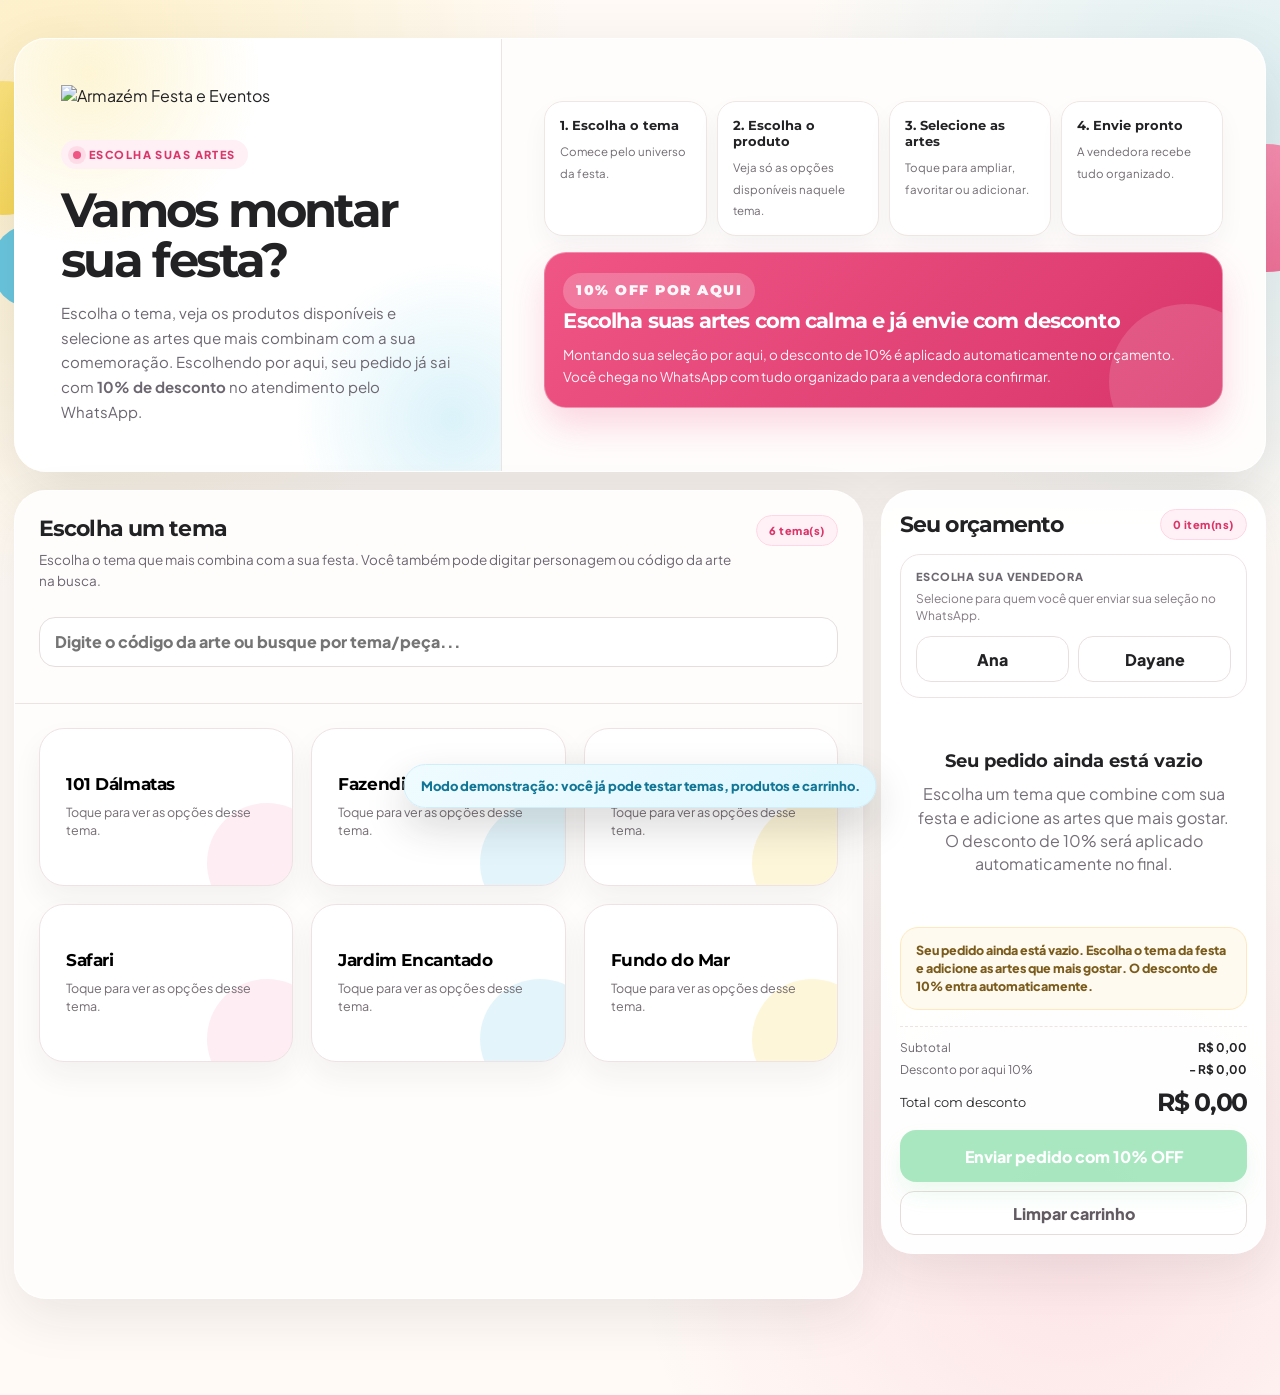
==== commit d8561a42: "Update index.html" ====
--- a/index.html
+++ b/index.html
@@ -17,7 +17,148 @@
     .loading{height:100%;min-height:360px;display:grid;place-items:center;text-align:center}.loaderDot{width:54px;height:54px;border-radius:50%;border:4px solid #f4e7eb;border-top-color:var(--pink);animation:spin .8s linear infinite;margin:0 auto 18px}@keyframes spin{to{transform:rotate(360deg)}}.loadPhrase{font-family:Montserrat;font-size:20px;letter-spacing:-.035em;margin:0 0 8px;animation:fadePhrase .62s ease both}.loadSub{font-size:13px;color:#7a737b;line-height:1.45}@keyframes fadePhrase{from{opacity:0;transform:translateY(7px)}to{opacity:1;transform:translateY(0)}}.errorBox{max-width:540px;margin:auto;text-align:center;border:1px solid #ffd5dd;background:#fff8fa;border-radius:30px;padding:34px 28px}.errorBox h3{font-family:Montserrat;margin:0 0 8px}.errorBox p{color:#746d73;line-height:1.58;font-size:14px;margin:10px auto 0;max-width:380px}.errorActions{display:flex;gap:10px;justify-content:center;flex-wrap:wrap;margin-top:16px}.errorActions button,.errorActions a{border:0;border-radius:999px;padding:11px 14px;font-weight:900;text-decoration:none}.errorActions button{background:var(--pink);color:#fff;box-shadow:0 10px 20px rgba(239,85,133,.18)}.errorActions a{background:#fff;color:var(--pink2);border:1px solid #ffd1de;box-shadow:0 8px 16px rgba(239,85,133,.08)}.empty{height:100%;min-height:280px;display:grid;place-items:center;text-align:center;color:#756f77}.empty b{display:block;font-family:Montserrat;color:var(--ink);font-size:19px;margin-bottom:7px}.bar{position:fixed;z-index:60;left:10px;right:10px;bottom:calc(10px + var(--safe));display:none;align-items:center;justify-content:space-between;gap:10px;padding:11px 12px;border-radius:20px;background:linear-gradient(135deg,#ef5585,#d9366b);color:#fff;box-shadow:0 18px 46px rgba(34,33,36,.28);backdrop-filter:blur(14px)}.bar b{display:block;font-size:12px}.bar span{display:block;font-size:11px;color:rgba(255,255,255,.75)}.bar button{border:0;border-radius:14px;background:#fff;color:var(--pink2);font-weight:900;min-height:44px;padding:0 15px}.drawerBg,.modalBg{position:fixed;inset:0;background:rgba(34,33,36,.48);z-index:70;opacity:0;pointer-events:none;transition:.18s}.drawerBg.show,.modalBg.show{opacity:1;pointer-events:auto}.drawer{position:fixed;z-index:80;left:0;right:0;bottom:0;max-height:88svh;overflow:auto;border-radius:28px 28px 0 0;background:#fff;box-shadow:0 -20px 55px rgba(34,33,36,.25);padding:18px;transform:translateY(105%);transition:.22s;display:none}.drawer.show{transform:translateY(0)}.modal{position:fixed;z-index:90;inset:min(4vw,32px);display:grid;place-items:center;opacity:0;pointer-events:none;transition:.18s}.modal.show{opacity:1;pointer-events:auto}.preview{width:min(100%,920px);display:grid;grid-template-columns:minmax(0,1fr) 330px;border-radius:32px;overflow:hidden;background:#fff;box-shadow:0 28px 80px rgba(34,33,36,.30)}.previewImg{width:100%;height:100%;min-height:520px;object-fit:contain;background:#fff4f8}.prevInfo{padding:24px;display:grid;align-content:center;gap:14px}.prevInfo h3{font-family:Montserrat;font-size:30px;margin:0;letter-spacing:-.05em}.prevMeta{display:flex;gap:8px;flex-wrap:wrap}.prevText{margin:0;color:#6e6870;line-height:1.55;font-size:13px}.prevActions{display:grid;grid-template-columns:1fr 1fr;gap:9px}.prevActions button{min-height:50px;border-radius:16px;font-weight:900;cursor:pointer}.primary{border:1px solid #ffd6e5;background:linear-gradient(135deg,#fff1f6,#ffe7f0);color:var(--pink2)}.secondary{border:1px solid #e8dcdb;background:#fff;color:#625b62}.toast{position:fixed;z-index:100;left:50%;bottom:calc(92px + var(--safe));transform:translate(-50%,12px);opacity:0;background:linear-gradient(135deg,#effbff,#dff7ff);color:#117696;border:1px solid #cfeefa;border-radius:999px;padding:13px 16px;font-size:13px;font-weight:900;box-shadow:0 18px 40px rgba(34,33,36,.18);pointer-events:none;transition:.2s}.toast.show{opacity:1;transform:translate(-50%,0)}
     @media(max-width:1080px){.flow{grid-template-columns:repeat(2,1fr)}.main{grid-template-columns:minmax(0,1fr) 360px}}@media(max-width:980px){.hero{grid-template-columns:1fr}.brand{border-right:0;border-bottom:1px solid var(--line);text-align:center}.logo{margin:auto}.eyebrow{margin-top:24px}h1,.subtitle{max-width:100%}.flow{grid-template-columns:1fr 1fr}.main{grid-template-columns:1fr}.cart{display:none}.bar{display:flex}.drawer{display:block}.catBody{height:calc(100svh - 310px);min-height:430px}.themeGrid,.productGrid{grid-template-columns:repeat(auto-fill,minmax(155px,1fr))}}@media(max-width:560px){.page{padding:12px 12px calc(92px + var(--safe))}.brand{padding:23px 17px 22px}.logo{width:min(218px,64vw)}h1{font-size:clamp(28px,8vw,34px)}.subtitle{font-size:13.5px}.heroSide{padding:18px 15px}.flow{display:none}.promo{padding:18px}.catHead{padding:20px}.title{font-size:19px}.caption{font-size:12px}.catBody{padding:18px;height:calc(100svh - 300px);min-height:390px}.themeGrid,.productGrid{grid-template-columns:1fr 1fr;gap:10px}.themeCard,.productCard{min-height:142px;border-radius:22px;padding:22px 18px}.themeCard b,.productCard b{font-size:14px}.themeCard span,.productCard span{font-size:11px}.grid{grid-template-columns:repeat(2,minmax(0,1fr));gap:10px}.cardActions.two{grid-template-columns:1fr}.card{border-radius:18px}.info{padding:12px}.codeTitle{font-size:14px}.selBtn,.removeBtn{min-height:39px;font-size:11px}.search{height:48px}.preview{grid-template-columns:1fr;border-radius:24px}.previewImg{min-height:320px}.modal{inset:14px}.prevInfo{padding:22px}.prevInfo h3{font-size:24px}.prevActions{grid-template-columns:1fr}.total strong{font-size:25px}.toast{width:calc(100% - 28px);text-align:center}.topControls{display:grid}.breadcrumbs{overflow:auto;flex-wrap:nowrap;padding-bottom:3px}}
   @media (max-width:520px){.badge{font-size:9.5px;max-width:calc(100% - 76px);padding:6px 8px}.info{padding:16px}.selBtn,.removeBtn{min-height:44px}.search{height:52px}}
-  </style>
+  
+    .skeletonGrid{display:grid;grid-template-columns:repeat(auto-fill,minmax(190px,1fr));gap:18px}.skel{height:154px;border-radius:24px;background:linear-gradient(90deg,#fff,#fff4f8,#fff);background-size:240% 100%;animation:shimmer 1.15s infinite;border:1px solid #f3e6e6}.skel.art{height:245px}@keyframes shimmer{to{background-position:-240% 0}}
+    .pathLine{display:flex;flex-wrap:wrap;gap:8px;margin:0 0 16px}.pathChip{border-radius:999px;background:#fff;border:1px solid #eee3e2;padding:7px 10px;font-size:11px;font-weight:900;color:#6f6870}.pathChip.current{background:#fff1f6;color:var(--pink2);border-color:#ffd6e5}.priceHint{position:relative;z-index:1;display:inline-flex;margin-top:13px;border-radius:999px;background:#eefdff;color:#187792;border:1px solid #d7f1f8;padding:7px 10px;font-size:11px;font-weight:900;font-style:normal}.continueCard{margin:0 0 18px;border:1px solid #d7f1f8;background:linear-gradient(135deg,#f4fcff,#fff);border-radius:23px;padding:18px;display:flex;justify-content:space-between;gap:14px;align-items:center;box-shadow:0 12px 26px rgba(56,186,227,.08)}.continueCard b{font-family:Montserrat;font-size:15px;letter-spacing:-.02em}.continueCard span{display:block;margin-top:5px;color:#6e7378;font-size:12.5px;line-height:1.45}.continueCard button{border:0;border-radius:999px;background:#dff7ff;color:#117696;font-weight:900;padding:11px 14px;cursor:pointer;white-space:nowrap}.imageFallback{display:grid;place-items:center;width:100%;height:100%;padding:18px;text-align:center;color:#8d858d;background:linear-gradient(135deg,#fff4f8,#eefdff);font-weight:900;font-size:13px}.globalResultTag{display:inline-flex;margin-top:8px;border-radius:999px;background:#fffaf0;color:#8a6a1d;border:1px solid #ffe8bd;padding:6px 9px;font-size:10.5px;font-weight:900;font-style:normal}.artPrice{display:inline-flex;align-items:center;justify-content:center;align-self:flex-start;margin:11px 0 3px;border-radius:999px;background:#eefdff;color:#08708f;border:1px solid #c8eef8;padding:8px 12px;font-family:Montserrat,Arial,sans-serif;font-size:13px;font-weight:900;line-height:1;letter-spacing:-.01em;box-shadow:0 8px 18px rgba(56,186,227,.10);white-space:nowrap}.artPrice::before{content:"Valor";margin-right:7px;font-size:8.5px;text-transform:uppercase;letter-spacing:.08em;color:#63aabd;font-weight:900}.artPrice::after{content:""}.backBtn.mainBack{background:#eefdff;border-color:#d7f1f8;color:#117696}.backBtn.mainBack:before{background:#dff7ff}.backBtn.mainBack:after{border-color:#117696}
+
+/* ===== Correção segura: desktop preservado + mobile mais compacto ===== */
+.continueCard{
+  margin:0 0 16px !important;
+  padding:15px 16px !important;
+  border-radius:22px !important;
+  display:grid !important;
+  grid-template-columns:minmax(0,1fr) auto !important;
+  align-items:center !important;
+  gap:14px !important;
+}
+.continueCard b{
+  display:block !important;
+  font-size:15px !important;
+  line-height:1.2 !important;
+  margin:0 0 4px !important;
+}
+.continueCard span{
+  display:block !important;
+  max-width:520px !important;
+  font-size:12.5px !important;
+  line-height:1.38 !important;
+  margin:0 !important;
+}
+.continueCard button{
+  min-height:42px !important;
+  padding:0 18px !important;
+  display:inline-flex !important;
+  align-items:center !important;
+  justify-content:center !important;
+}
+
+/* compacta apenas os cards de arte, sem mexer nos containers principais */
+@media(max-width:560px){
+  .grid{
+    grid-template-columns:repeat(2,minmax(0,1fr)) !important;
+    gap:10px !important;
+  }
+  .card{
+    border-radius:18px !important;
+  }
+  .thumbWrap{
+    aspect-ratio:1/.86 !important;
+    min-height:112px !important;
+  }
+  .thumbWrap .code{
+    top:8px !important;
+    left:8px !important;
+    padding:6px 8px !important;
+    font-size:11px !important;
+  }
+  .thumbWrap .badge{
+    left:8px !important;
+    right:50px !important;
+    bottom:8px !important;
+    padding:6px 7px !important;
+    font-size:9px !important;
+    max-width:calc(100% - 60px) !important;
+  }
+  .thumbWrap .favBtn{
+    right:8px !important;
+    bottom:8px !important;
+    width:36px !important;
+    height:36px !important;
+    font-size:16px !important;
+  }
+  .info{
+    padding:10px 10px 11px !important;
+    gap:7px !important;
+  }
+  .codeTitle{
+    font-size:12.5px !important;
+    line-height:1.18 !important;
+  }
+  .miniRow{
+    gap:5px !important;
+  }
+  .mini{
+    font-size:9px !important;
+    padding:4px 6px !important;
+  }
+  .artPrice{
+    margin:3px 0 2px !important;
+    padding:7px 9px !important;
+    font-size:11.5px !important;
+    box-shadow:0 6px 14px rgba(56,186,227,.08) !important;
+  }
+  .artPrice::before{
+    font-size:7.8px !important;
+    margin-right:5px !important;
+  }
+  .selBtn,.removeBtn{
+    min-height:37px !important;
+    border-radius:12px !important;
+    font-size:10.8px !important;
+    padding:7px 8px !important;
+  }
+  .cardActions{
+    gap:6px !important;
+  }
+  .continueCard{
+    grid-template-columns:1fr !important;
+    padding:14px !important;
+    gap:11px !important;
+    border-radius:20px !important;
+  }
+  .continueCard b{
+    font-size:14px !important;
+  }
+  .continueCard span{
+    font-size:12px !important;
+    line-height:1.35 !important;
+  }
+  .continueCard button{
+    width:100% !important;
+    min-height:42px !important;
+    font-size:12.5px !important;
+  }
+}
+@media(max-width:390px){
+  .thumbWrap{
+    min-height:102px !important;
+  }
+  .info{
+    padding:9px !important;
+  }
+  .codeTitle{
+    font-size:12px !important;
+  }
+  .artPrice{
+    font-size:11px !important;
+    padding:7px 8px !important;
+  }
+  .selBtn,.removeBtn{
+    font-size:10.5px !important;
+  }
+}
+
+</style>
 </head>
 <body>
   <span class="decor l" aria-hidden="true"></span><span class="decor r" aria-hidden="true"></span>
@@ -32,17 +173,29 @@
 <script>
 const $=id=>document.getElementById(id);
 const SELLERS={ana:{label:"Ana",phone:"5581996763982"},dayane:{label:"Dayane",phone:"5581983383002"}};
-let view="themes", themes=[], products=[], items=[], selectedTheme=null, selectedProduct=null, cart=[], seller=null, prev=null, favs=new Set(), showFavs=false, searchTimer=null;
+let view="themes", themes=[], products=[], items=[], selectedTheme=null, selectedProduct=null, currentFolder=null, folderTrail=[], cart=[], seller=null, prev=null, favs=new Set(), showFavs=false, searchTimer=null, lastPlace=null, preloadTimer=null;
 const STORAGE="armazemHubCartV2";
 const FAV_STORAGE="armazemHubFavsV2";
 const phrases=["Buscando artes lindas para você...","Separando os temas com carinho...","Organizando as opções da sua festa...","Preparando uma seleção cheia de possibilidades...","Só mais um instante, estamos deixando tudo prontinho...","Carregando as artes da Armazém para você escolher com calma..."];
 let phraseIndex=0, phraseTimer=null;
 function esc(v){return String(v??"").replace(/[&<>'"]/g,m=>({"&":"&amp;","<":"&lt;",">":"&gt;","'":"&#39;","\"":"&quot;"}[m]))}
 function money(v){return Number(v||0).toLocaleString("pt-BR",{style:"currency",currency:"BRL"})}
+function priceTextFor(p){const key=p.product||p.key||"";if(key==="50x50")return "a partir de R$ 58,90 com 6 unidades";if(key==="painel-150")return "R$ 59,90 antes do desconto";if(key==="cenario"||key==="lateral"||key==="retangular")return "R$ 59,90 antes do desconto";if(key==="cilindros")return "R$ 99,00 antes do desconto";if(key==="romano")return "R$ 78,00 antes do desconto";if(key==="kit-romano")return "R$ 210,00 antes do desconto";if(key==="kit-painel-cilindros")return "R$ 158,90 antes do desconto";if(key==="sacolinha")return "valor confirmado pela vendedora";return "toque para ver as opções"}
+function artPriceText(item){const key=item.product||"";if(key==="50x50")return "R$ 9,90 cada";return priceTextFor({product:key,key}).replace(" antes do desconto","").replace("toque para ver as opções","")}
+function imageFail(img,code){const p=img.parentElement;if(!p)return;const box=document.createElement("div");box.className="imageFallback";box.innerHTML=`<div>Imagem indisponível<br><small>Arte #${esc(code||"")}</small></div>`;img.replaceWith(box)}
+function rememberPlace(){try{if(view==="themes"||view==="search"||view==="folderSearch")return;lastPlace={view,selectedTheme,selectedProduct,currentFolder,folderTrail};localStorage.setItem("armazem:lastPlace",JSON.stringify(lastPlace))}catch(e){}}
+function loadLastPlace(){try{return JSON.parse(localStorage.getItem("armazem:lastPlace")||"null")}catch(e){return null}}
+async function continueLastPlace(){const p=loadLastPlace();if(!p||!p.selectedTheme)return;selectedTheme=p.selectedTheme;folderTrail=Array.isArray(p.folderTrail)?p.folderTrail:[];currentFolder=p.currentFolder||selectedTheme;if(p.view==="items"&&p.selectedProduct){selectedProduct=p.selectedProduct;await loadItems(selectedProduct)}else{await loadProducts(currentFolder,"keep")}}
+function pathHtml(){const parts=[];if(selectedTheme)parts.push(selectedTheme.name);folderTrail.forEach(f=>parts.push(f.name));if(view==="items"&&selectedProduct)parts.push(selectedProduct.productName||selectedProduct.name);return parts.length?`<div class="pathLine">${parts.map((p,i)=>`<span class="pathChip ${i===parts.length-1?"current":""}">${esc(p)}</span>`).join("")}</div>`:""}
+function prefetchProductsForTheme(t){if(!t||String(t.id||"").startsWith("demo-"))return;api({mode:"products",folderId:t.id,theme:t.name}).catch(()=>{})}
+function prefetchItemsForProducts(list){clearTimeout(preloadTimer);preloadTimer=setTimeout(()=>{(list||[]).filter(p=>p.kind!=="folder").slice(0,4).forEach(p=>api({mode:"items",folderId:p.id,theme:fullThemeName()||selectedTheme?.name||"",product:p.rawName||p.name||p.productName}).catch(()=>{}))},500)}
 function label(key){return ({"50x50":"Bolinhas 50x50","painel-150":"Painel 150x150","cenario":"Cenário","lateral":"Lateral","sacolinha":"Sacolinha de Festa","cilindros":"Cilindros","romano":"Romano","kit-romano":"Kit + Romano","kit-painel-cilindros":"Kit Painel + Cilindros","produto":"Produto"})[key]||key}
-function loading(sub="Estamos preparando tudo para você."){$("content").innerHTML=`<div class="loading"><div><div class="loaderDot"></div><p class="loadPhrase" id="loadPhrase">${phrases[phraseIndex%phrases.length]}</p><div class="loadSub">${esc(sub)}</div></div></div>`;clearInterval(phraseTimer);phraseTimer=setInterval(()=>{phraseIndex++;const el=$("loadPhrase");if(el){el.style.opacity=0;setTimeout(()=>{if($("loadPhrase")){el.textContent=phrases[phraseIndex%phrases.length];el.style.opacity=1}},220)}},2200)}
+function loading(sub="Estamos preparando tudo para você.",kind="cards"){$("content").innerHTML=`<div class="loading"><div><div class="loaderDot"></div><p class="loadPhrase" id="loadPhrase">${phrases[phraseIndex%phrases.length]}</p><div class="loadSub">${esc(sub)}</div></div></div><div class="skeletonGrid">${Array.from({length:kind==="arts"?8:6}).map(()=>`<span class="skel ${kind==="arts"?"art":""}"></span>`).join("")}</div>`;clearInterval(phraseTimer);phraseTimer=setInterval(()=>{phraseIndex++;const el=$("loadPhrase");if(el){el.style.opacity=0;setTimeout(()=>{if($("loadPhrase")){el.textContent=phrases[phraseIndex%phrases.length];el.style.opacity=1}},220)}},2200)}
 function stopLoading(){clearInterval(phraseTimer)}
-function api(params){const q=new URLSearchParams(params);return fetch(`/api/drive?${q.toString()}`,{cache:"no-store"}).then(async r=>{const d=await r.json().catch(()=>({}));if(!r.ok||d.ok===false)throw new Error(d.detail||d.error||"Não conseguimos carregar as artes agora.");return d})}
+function cacheKey(params){return "drive-cache:"+new URLSearchParams(params).toString()}
+function readCache(params,maxAge=1000*60*20){try{const c=JSON.parse(localStorage.getItem(cacheKey(params))||"null");if(c&&Date.now()-c.t<maxAge)return c.d}catch(e){}return null}
+function writeCache(params,data){try{localStorage.setItem(cacheKey(params),JSON.stringify({t:Date.now(),d:data}))}catch(e){}}
+function api(params,{useCache=true}={}){const cached=useCache?readCache(params):null;if(cached)return Promise.resolve(cached);const q=new URLSearchParams(params);return fetch(`/api/drive?${q.toString()}`,{cache:"no-store"}).then(async r=>{const d=await r.json().catch(()=>({}));if(!r.ok||d.ok===false)throw new Error(d.detail||d.error||"Não conseguimos carregar as artes agora.");writeCache(params,d);return d})}
 const DEMO_PRODUCTS=[
   {id:"demo-prod-lateral",name:"Lateral",productName:"Lateral",product:"lateral",rawName:"Lateral"},
   {id:"demo-prod-50",name:"50x50",productName:"Bolinhas 50x50",product:"50x50",rawName:"50x50"},
@@ -56,24 +209,30 @@
 function demoItemsFor(product,themeObj=selectedTheme){const t=themeObj?.name||"Tema";const tid=themeObj?.id||"demo-theme";const base=[220,195,188,177,164,163,142,130,118,101];return base.map((n,idx)=>({id:`${tid}-${product.id}-${n}`,code:String(n),sortId:n,theme:t,themeId:tid,product:product.product||"produto",productName:product.productName||product.name||label(product.product),productFolderId:product.id,image:`https://placehold.co/900x900/${["fff0f6","eefdff","fff7d1","f8f5f3","eefbf6"][idx%5]}/222124?text=%23${n}`}))}
 function demoSearchByCode(q){const query=normalize(q).replace(/[^0-9]/g,"");const demoThemes=(themes&&themes.length?themes:["101 Dálmatas","Fazendinha","Princesa","Safari","Jardim Encantado","Fundo do Mar"].map((name,i)=>({id:`demo-theme-${i+1}`,name})));let out=[];demoThemes.forEach(t=>DEMO_PRODUCTS.forEach(p=>out.push(...demoItemsFor(p,t))));return out.filter(i=>String(i.code).includes(query)).sort((a,b)=>(b.sortId||0)-(a.sortId||0)).slice(0,60)}
 async function globalCodeSearch(q){view="search";selectedProduct=null;showFavs=false;updateHead("Busca por código",`Procurando a arte #${q}. Se ela aparecer, você pode adicionar direto ao pedido.`,"buscando");loading("Procurando essa arte para você...");try{const d=await api({mode:"search",code:q});items=d.items||[];if(!items.length&&String(q).match(/\d/))items=demoSearchByCode(q);renderItems()}catch(e){items=demoSearchByCode(q);renderItems();if(items.length)toast("Mostrando opções de demonstração para testar a busca.")}}
+async function globalFolderSearch(q){view="folderSearch";selectedProduct=null;showFavs=false;updateHead("Resultado da busca",`Buscando por ${q}. Você pode abrir temas, personagens, produtos ou digitar um código.`,"buscando");loading("Procurando opções para você...");try{const d=await api({mode:"folderSearch",q});const results=d.results||[];renderFolderResults(results,q)}catch(e){renderFolderResults([],q)}}
+function renderFolderResults(results,q){stopLoading();view="folderSearch";updateHead("Resultado da busca",`Encontramos opções relacionadas a ${q}.`,`${results.length} resultado(s)`);$("content").innerHTML=results.length?`<div class="productGrid">${results.map(r=>`<button class="productCard" data-result="${esc(r.id)}"><b>${esc(r.label||r.name)}</b><span>${esc(r.path||r.name)}</span><em class="globalResultTag">${r.kind==="product"?"Produto":"Pasta"}</em></button>`).join("")}</div>`:`<div class="empty"><div><b>Nada encontrado com esse nome</b><span>Tente buscar por outro personagem, tema ou digite o código da arte.</span></div></div>`;document.querySelectorAll("[data-result]").forEach(btn=>btn.onclick=()=>{const r=results.find(x=>x.id===btn.dataset.result);openSearchResult(r)})}
+function openSearchResult(r){if(!r)return;selectedTheme={id:r.themeId,name:r.theme};folderTrail=Array.isArray(r.trail)?r.trail:[];currentFolder=r.kind==="folder"?r:(folderTrail[folderTrail.length-1]||selectedTheme);if(r.kind==="product"){selectedProduct={id:r.id,name:r.name,rawName:r.rawName,product:r.product,productName:r.productName||r.label,kind:"product"};loadItems(selectedProduct)}else{loadProducts(r,"push")}}
 function errorScreen(message){stopLoading();$("content").innerHTML=`<div class="errorBox"><h3>Não conseguimos carregar as artes agora</h3><p>As artes não carregaram neste momento. Você pode tentar novamente ou chamar uma vendedora para receber ajuda com carinho.</p><div class="errorActions"><button id="retryLoad">Tentar novamente</button><a href="https://wa.me/${SELLERS.ana.phone}" target="_blank">Falar com Ana</a><a href="https://wa.me/${SELLERS.dayane.phone}" target="_blank">Falar com Dayane</a></div></div>`;$("retryLoad").onclick=()=> view==="themes"?loadThemes():view==="products"?loadProducts(selectedTheme):loadItems(selectedProduct)}
 function save(){localStorage.setItem(STORAGE,JSON.stringify({cart,seller}));localStorage.setItem(FAV_STORAGE,JSON.stringify([...favs]))}
 function restore(){try{const f=JSON.parse(localStorage.getItem(FAV_STORAGE)||"[]");favs=new Set(f)}catch(e){}try{const fromUrl=new URLSearchParams(location.search).get("pedido");if(fromUrl){const d=JSON.parse(decodeURIComponent(escape(atob(fromUrl))));cart=d.cart||[];seller=null;save();history.replaceState(null,"",location.pathname);toast("Pedido carregado pelo link compartilhado. Escolha a vendedora para enviar.");return}const d=JSON.parse(localStorage.getItem(STORAGE)||"{}");cart=Array.isArray(d.cart)?d.cart:[];seller=null}catch(e){cart=[];seller=null}}
 function sharePayload(){return btoa(unescape(encodeURIComponent(JSON.stringify({cart,seller}))))}
 function copyShare(){const url=`${location.origin}${location.pathname}?pedido=${sharePayload()}`;navigator.clipboard?.writeText(url).then(()=>toast("Link do pedido copiado."),()=>toast("Não consegui copiar o link agora."))}
 function updateHead(title,caption,count){$("viewTitle").textContent=title;$("viewCaption").textContent=caption;$("count").textContent=count;$("search").hidden=false;$("search").placeholder=(view==="items"||view==="search")?"Buscar pelo código da arte...":"Digite o código da arte ou busque por tema/peça...";$("favToggle").hidden=view!=="items";$("addFavs").hidden=view!=="items";$("favToggle").textContent=showFavs?"Ver todas":"Ver favoritas";renderCrumbs()}
-function renderCrumbs(){const b=$("breadcrumbs");let html="";if(view!=="themes")html+=`<button class="backBtn" data-back="themes">Temas</button>`;if(selectedTheme)html+=`<span class="crumb">${esc(selectedTheme.name)}</span>`;if(view==="items")html+=`<button class="backBtn" data-back="products">Produtos</button><span class="crumb">${esc(selectedProduct.productName||selectedProduct.name)}</span>`;b.innerHTML=html;b.querySelectorAll("[data-back]").forEach(x=>x.onclick=()=>x.dataset.back==="themes"?showThemes():showProducts())}
-async function loadThemes(){view="themes";selectedTheme=null;selectedProduct=null;$("search").value="";updateHead("Escolha um tema","Escolha o tema da sua festa ou digite o código de uma arte para procurar direto.","carregando");loading("Buscando artes lindas para você...");try{const d=await api({mode:"themes"});themes=d.folders||[];showThemes()}catch(e){useDemoThemes()}}
+function fullThemeName(){const parts=[];if(selectedTheme)parts.push(selectedTheme.name);folderTrail.forEach(f=>parts.push(f.name));return parts.join(" / ")}
+function renderCrumbs(){const b=$("breadcrumbs");let html="";if(view!=="themes"){let label="Voltar";if(view==="items")label="Voltar para produtos";else if(folderTrail.length)label=`Voltar para ${esc(folderTrail[folderTrail.length-1]?.name||selectedTheme?.name||"tema")}`;else label="Voltar para temas";html+=`<button class="backBtn mainBack" data-smart-back>${label}</button>`}b.innerHTML=html;const sb=b.querySelector("[data-smart-back]");if(sb)sb.onclick=smartBack}
+function smartBack(){if(view==="items"){showProducts();return}if(view==="products"&&folderTrail.length){goToFolder(folderTrail.length-2);return}showThemes()}
+async function loadThemes(){view="themes";selectedTheme=null;selectedProduct=null;currentFolder=null;folderTrail=[];$("search").value="";updateHead("Escolha um tema","Escolha o tema da sua festa ou digite o código de uma arte para procurar direto.","carregando");loading("Buscando artes lindas para você...");try{const d=await api({mode:"themes"});themes=d.folders||[];showThemes()}catch(e){useDemoThemes()}}
 function filteredThemes(){const q=normalize($("search").value);return q?themes.filter(t=>normalize(t.name).includes(q)):themes}
-function showThemes(){stopLoading();view="themes";selectedTheme=null;selectedProduct=null;const list=filteredThemes();updateHead("Escolha um tema","Escolha o tema que mais combina com a sua festa. Depois você vê os produtos disponíveis e escolhe suas artes com calma.",`${list.length} tema(s)`);$("content").innerHTML=list.length?`<div class="themeGrid">${list.map(t=>`<button class="themeCard" data-theme="${esc(t.id)}"><b>${esc(t.name)}</b><span>Toque para ver as opções desse tema.</span></button>`).join("")}</div>`:`<div class="empty"><div><b>Nenhum tema encontrado</b><span>Tente buscar por outro nome ou apague a busca para ver todos os temas.</span></div></div>`;document.querySelectorAll("[data-theme]").forEach(btn=>btn.onclick=()=>{const t=themes.find(x=>x.id===btn.dataset.theme);loadProducts(t)})}
-async function loadProducts(theme){selectedTheme=theme;view="products";selectedProduct=null;$("search").value="";updateHead("Escolha o produto",`Agora escolha qual peça você quer ver no tema ${theme.name}.`,"carregando");loading("Separando as peças desse tema com carinho...");try{const d=await api({mode:"products",folderId:theme.id,theme:theme.name});products=d.folders||[];showProducts()}catch(e){if(String(theme.id||"").startsWith("demo-")){products=DEMO_PRODUCTS;showProducts()}else errorScreen(e.message)}}
-function filteredProducts(){const q=normalize($("search").value);return q?products.filter(p=>normalize(`${p.productName||p.name} ${p.rawName||""}`).includes(q)):products}
-function showProducts(){stopLoading();view="products";const list=filteredProducts();updateHead("Escolha o produto",`Agora escolha qual peça você quer personalizar no tema ${selectedTheme.name}.`,`${list.length} produto(s)`);$("content").innerHTML=list.length?`<div class="productGrid">${list.map(p=>`<button class="productCard" data-product="${esc(p.id)}"><b>${esc(p.productName||p.name)}</b><span>Escolha esse produto e veja as artes disponíveis.</span></button>`).join("")}</div>`:`<div class="empty"><div><b>Nenhum produto encontrado</b><span>Tente buscar por outro produto ou volte para escolher outro tema.</span></div></div>`;document.querySelectorAll("[data-product]").forEach(btn=>btn.onclick=()=>{const p=products.find(x=>x.id===btn.dataset.product);loadItems(p)})}
-async function loadItems(product){selectedProduct=product;view="items";showFavs=false;$("search").value="";updateHead("Escolha suas artes",`Toque na arte para ver melhor. Quando gostar, adicione ao seu pedido; o desconto de 10% entra automaticamente.`,"carregando");loading("Preparando as artes para você escolher com calma...");try{const d=await api({mode:"items",folderId:product.id,theme:selectedTheme.name,product:product.rawName||product.name||product.productName});items=d.items||[];renderItems()}catch(e){if(String(product.id||"").startsWith("demo-")){items=demoItemsFor(product);renderItems()}else errorScreen(e.message)}}
+function showThemes(){stopLoading();view="themes";selectedTheme=null;selectedProduct=null;currentFolder=null;folderTrail=[];const list=filteredThemes();updateHead("Escolha um tema","Escolha o tema que mais combina com a sua festa. Você também pode digitar personagem ou código da arte na busca.",`${list.length} tema(s)`);const last=loadLastPlace();const cont=last&&last.selectedTheme?`<div class="continueCard"><div><b>Continue de onde parou</b><span>${esc(last.selectedProduct?.productName||last.currentFolder?.name||last.selectedTheme?.name||"Sua última seleção")} ficou salvo. Seu carrinho continua guardado até você limpar.</span></div><button id="continueLast">Continuar escolhendo</button></div>`:"";$("content").innerHTML=cont+(list.length?`<div class="themeGrid">${list.map(t=>`<button class="themeCard" data-theme="${esc(t.id)}"><b>${esc(t.name)}</b><span>Toque para ver as opções desse tema.</span></button>`).join("")}</div>`:`<div class="empty"><div><b>Nenhum tema encontrado</b><span>Tente buscar por outro nome ou apague a busca para ver todos os temas.</span></div></div>`);const c=$("continueLast");if(c)c.onclick=continueLastPlace;document.querySelectorAll("[data-theme]").forEach(btn=>btn.onclick=()=>{const t=themes.find(x=>x.id===btn.dataset.theme);loadProducts(t,"root")});list.slice(0,4).forEach(prefetchProductsForTheme)}
+async function loadProducts(folder,navMode="root"){if(navMode==="root"){selectedTheme=folder;folderTrail=[];currentFolder=folder}else if(navMode==="push"){folderTrail.push(folder);currentFolder=folder}else if(navMode==="keep"){currentFolder=folder}view="products";selectedProduct=null;$("search").value="";rememberPlace();updateHead("Escolha a próxima opção",`Agora escolha a opção dentro de ${fullThemeName()||folder.name}.`,"carregando");loading("Separando as opções desse tema com carinho...");try{const d=await api({mode:"products",folderId:folder.id,theme:fullThemeName()||folder.name});products=d.folders||[];showProducts()}catch(e){if(String(folder.id||"").startsWith("demo-")){products=DEMO_PRODUCTS;showProducts()}else errorScreen(e.message)}}
+async function goToFolder(index){if(index<0){folderTrail=[];currentFolder=selectedTheme;await loadProducts(selectedTheme,"keep");return}folderTrail=folderTrail.slice(0,index+1);currentFolder=folderTrail[index];await loadProducts(currentFolder,"keep")}
+function filteredProducts(){const q=normalize($("search").value);return q?products.filter(p=>normalize(`${p.productName||p.name} ${p.rawName||""} ${p.kind||""}`).includes(q)):products}
+function showProducts(){stopLoading();view="products";rememberPlace();const list=filteredProducts();const folders=list.filter(p=>p.kind==="folder").length;const prods=list.length-folders;updateHead("Escolha a próxima opção",`Você está em ${fullThemeName()||selectedTheme.name}. Se aparecer uma subpasta, toque nela para abrir mais opções.`,`${prods} produto(s)${folders?` · ${folders} pasta(s)`:""}`);$("content").innerHTML=pathHtml()+(list.length?`<div class="productGrid">${list.map(p=>`<button class="productCard" data-product="${esc(p.id)}"><b>${esc(p.productName||p.name)}</b><span>${p.kind==="folder"?"Abrir esta pasta para ver os produtos dentro dela.":"Escolha esse produto e veja as artes disponíveis."}</span>${p.kind==="folder"?`<em class="globalResultTag">Pasta</em>`:""}</button>`).join("")}</div>`:`<div class="empty"><div><b>Nenhuma opção encontrada</b><span>Tente buscar por outro nome ou volte para escolher outro tema.</span></div></div>`);document.querySelectorAll("[data-product]").forEach(btn=>btn.onclick=()=>{const p=products.find(x=>x.id===btn.dataset.product);if(p&&p.kind==="folder")loadProducts(p,"push");else loadItems(p)});prefetchItemsForProducts(list)}
+async function loadItems(product){selectedProduct=product;view="items";showFavs=false;$("search").value="";updateHead("Escolha suas artes",`Toque na arte para ver melhor. Quando gostar, adicione ao seu pedido; o desconto de 10% entra automaticamente.`,"carregando");loading("Preparando as artes para você escolher com calma...","arts");rememberPlace();try{const d=await api({mode:"items",folderId:product.id,theme:fullThemeName()||selectedTheme.name,product:product.rawName||product.name||product.productName});items=d.items||[];items.forEach(i=>{if(!i.themeId&&selectedTheme)i.themeId=selectedTheme.id});renderItems()}catch(e){if(String(product.id||"").startsWith("demo-")){items=demoItemsFor(product);renderItems()}else errorScreen(e.message)}}
 function filteredItems(){const q=normalize($("search").value);let list=items;if(showFavs)list=list.filter(i=>favs.has(i.id));if(q)list=list.filter(i=>normalize(`${i.code} ${i.theme} ${i.productName}`).includes(q));return list}
 function normalize(s){return String(s||"").normalize("NFD").replace(/[\u0300-\u036f]/g,"").toLowerCase()}
 function entry(id){return cart.find(c=>c.id===id)}function cartQty(){return cart.reduce((s,c)=>s+c.qty,0)}
-function renderItems(){stopLoading();const list=filteredItems();const isSearch=view==="search";updateHead(isSearch?"Resultado da busca":(showFavs?"Suas favoritas":"Escolha suas artes"),isSearch?"Encontramos as artes com esse código. Confira a imagem e adicione a que você quiser ao pedido.":(showFavs?"Aqui estão as artes que você marcou para comparar. Você pode adicionar uma por uma ou todas ao carrinho.":"Toque na imagem para ampliar. Quando gostar, adicione ao pedido ou marque como favorita."),`${list.length} arte(s)`);$("content").innerHTML=list.length?`<div class="grid">${list.map(i=>{const e=entry(i.id);const fav=favs.has(i.id);return `<article class="card ${e?"sel":""}" data-card="${esc(i.id)}"><div class="thumbWrap" data-preview="${esc(i.id)}"><img class="thumb" loading="lazy" src="${esc(i.image)}" alt="Arte código ${esc(i.code)}"><span class="code">#${esc(i.code)}</span>${e?`<span class="badge">Selecionada ${e.qty}x</span>`:`<span class="badge">Toque para ver melhor</span>`}<button class="favBtn ${fav?"active":""}" data-fav="${esc(i.id)}" aria-label="Favoritar">${fav?"♥":"♡"}</button></div><div class="info"><p class="codeTitle">Código #${esc(i.code)}</p><div class="miniRow"><span class="mini">${esc(i.theme)}</span><span class="mini">${esc(i.productName)}</span></div>${e?`<span class="inCartNote">No carrinho: ${e.qty} unidade(s)</span><div class="cardActions two"><button class="selBtn" data-select="${esc(i.id)}">Adicionar 1 unidade</button><button class="removeBtn" data-remove="${esc(i.id)}">Tirar 1 unidade</button></div>`:`<div class="cardActions"><button class="selBtn" data-select="${esc(i.id)}">Adicionar arte</button></div>`}</div></article>`}).join("")}</div>`:`<div class="empty"><div><b>Nenhuma arte encontrada por aqui</b><span>Tente buscar por outro código ou volte para escolher outra peça.</span></div></div>`;document.querySelectorAll("[data-select]").forEach(b=>b.onclick=()=>addItem(b.dataset.select));document.querySelectorAll("[data-remove]").forEach(b=>b.onclick=()=>changeQty(b.dataset.remove,-1));document.querySelectorAll("[data-preview]").forEach(b=>b.onclick=()=>openPreview(b.dataset.preview));document.querySelectorAll("[data-fav]").forEach(b=>b.onclick=e=>{e.stopPropagation();toggleFav(b.dataset.fav)})}
+function renderItems(){stopLoading();const list=filteredItems();const isSearch=view==="search";updateHead(isSearch?"Resultado da busca":(showFavs?"Suas favoritas":"Escolha suas artes"),isSearch?"Encontramos as artes com esse código. Confira a imagem e adicione a que você quiser ao pedido.":(showFavs?"Aqui estão as artes que você marcou para comparar. Você pode adicionar uma por uma ou todas ao carrinho.":"Toque na arte para ver melhor. O valor aparece em cada item e o desconto entra no carrinho."),`${list.length} arte(s)`);$("content").innerHTML=list.length?`<div class="grid">${list.map(i=>{const e=entry(i.id);const fav=favs.has(i.id);return `<article class="card ${e?"sel":""}" data-card="${esc(i.id)}"><div class="thumbWrap" data-preview="${esc(i.id)}"><img class="thumb" loading="lazy" src="${esc(i.image)}" alt="Arte código ${esc(i.code)}" onerror="imageFail(this, '${esc(i.code)}')"><span class="code">#${esc(i.code)}</span>${e?`<span class="badge">Selecionada ${e.qty}x</span>`:`<span class="badge">Toque para ver melhor</span>`}<button class="favBtn ${fav?"active":""}" data-fav="${esc(i.id)}" aria-label="Favoritar">${fav?"♥":"♡"}</button></div><div class="info"><p class="codeTitle">Código #${esc(i.code)}</p><div class="miniRow"><span class="mini">${esc(i.theme)}</span><span class="mini">${esc(i.productName)}</span></div><span class="artPrice">${esc(artPriceText(i))}</span>${e?`<span class="inCartNote">No carrinho: ${e.qty} unidade(s)</span><div class="cardActions two"><button class="selBtn" data-select="${esc(i.id)}">Adicionar 1 unidade</button><button class="removeBtn" data-remove="${esc(i.id)}">Tirar 1 unidade</button></div>`:`<div class="cardActions"><button class="selBtn" data-select="${esc(i.id)}">Adicionar arte</button></div>`}</div></article>`}).join("")}</div>`:`<div class="empty"><div><b>Nenhuma arte encontrada por aqui</b><span>Tente buscar por outro código ou volte para escolher outra peça.</span></div></div>`;document.querySelectorAll("[data-select]").forEach(b=>b.onclick=()=>addItem(b.dataset.select));document.querySelectorAll("[data-remove]").forEach(b=>b.onclick=()=>changeQty(b.dataset.remove,-1));document.querySelectorAll("[data-preview]").forEach(b=>b.onclick=()=>openPreview(b.dataset.preview));document.querySelectorAll("[data-fav]").forEach(b=>b.onclick=e=>{e.stopPropagation();toggleFav(b.dataset.fav)})}
 function toggleFav(id){if(favs.has(id)){favs.delete(id);toast("Removida das favoritas.")}else{favs.add(id);toast("Guardamos essa arte nas favoritas.")}save();renderItems()}
 function addFavorites(){const fs=items.filter(i=>favs.has(i.id));if(!fs.length){toast("Você ainda não marcou favoritas neste produto.");return}fs.forEach(i=>{let e=entry(i.id);if(e)e.qty+=1;else cart.push({...i,qty:1})});save();renderItems();renderCart();toast("Prontinho, suas favoritas entraram no pedido.")}
 function addItem(id){const it=items.find(x=>x.id===id)||cart.find(x=>x.id===id);if(!it)return;let e=entry(id);if(e)e.qty+=1;else cart.push({...it,qty:1});save();toast(e?"Prontinho, adicionamos mais 1 unidade dessa arte.":"Prontinho, essa arte entrou no seu pedido.");if(view==="items"||view==="search")renderItems();renderCart()}
@@ -84,15 +243,15 @@
 function rule50(){const q=cart.filter(i=>i.product==="50x50").reduce((s,i)=>s+i.qty,0);if(q===0)return null;if(q<6){const falta=6-q;return{type:"bad",title:"Bolinhas 50x50",msg:`Faltam ${falta} para fechar o mínimo de 6.`}}if(q>6&&q%2!==0)return{type:"warn",title:"Bolinhas 50x50",msg:`Adicione mais 1 bolinha para fechar ${q+1}. Depois de 6, seguimos sempre em pares.`};return{type:"ok",title:"Bolinhas 50x50",msg:q===6?"Mínimo fechado. Se quiser, acrescente de 2 em 2.":`Quantidade certinha em par.`}}
 function cartRule(){const r=rule50();if(cartQty()===0)return{ok:false,msg:"Seu pedido ainda está vazio. Escolha o tema da festa e adicione as artes que mais gostar. O desconto de 10% entra automaticamente."};if(r&&r.type!=="ok")return{ok:false,msg:r.msg};if(!seller)return{ok:false,msg:"Escolha Ana ou Dayane para enviarmos sua seleção para a vendedora certa."};return{ok:true,msg:"Perfeito. Sua seleção está pronta para enviar com 10% de desconto por aqui."}}
 function itemLine(i){return `#${i.code}${i.qty>1?` (${i.qty} un.)`:""}`}
-function cartMarkup(){const r=cartRule(),rf=rule50(),can=cartQty()&&r.ok,gs=groups();return `<div class="cartTitle"><h2>Seu orçamento</h2><span class="pill">${cartQty()} item(ns)</span></div><div class="seller"><label>Escolha sua vendedora</label><p class="sellerHint">Selecione para quem você quer enviar sua seleção no WhatsApp.</p><div class="sellerOpts"><button class="sellerBtn ${seller==="ana"?"active":""}" data-seller="ana">Ana</button><button class="sellerBtn ${seller==="dayane"?"active":""}" data-seller="dayane">Dayane</button></div></div>${cartQty()?`<div class="discountCard"><span>10% OFF por aqui</span><strong>Você economiza ${money(discount())}</strong><small>O desconto já entra automaticamente no total antes de enviar para a vendedora. Quanto mais você escolhe por aqui, mais fácil fica finalizar seu pedido.</small></div>`:""}<div class="cartList">${gs.length?gs.map(g=>{const is50=g.product==="50x50";const ruleHtml=(is50&&rf&&rf.type!=="ok")?`<div class="ruleCard ${rf.type}"><b>${rf.title}</b>${rf.msg}</div>`:"";return `<section class="group ${is50?"group50":""}"><div class="groupHead"><b>${esc(g.label)} · ${g.qty} unidade(s)</b><span class="subtotal">${money(g.subtotal)}</span></div>${ruleHtml}<div class="codes"><strong>Tema(s):</strong> ${esc([...new Set(g.items.map(i=>i.theme))].join(", "))}</div>${g.items.map(i=>`<div class="cartItem" data-locate="${esc(i.id)}"><img class="cartThumb" src="${esc(i.image)}" alt="Arte #${esc(i.code)}"><div class="cartInfo"><b>Código #${esc(i.code)}</b><span>${esc(i.theme)} · ${esc(i.productName)}</span><div class="qtyRow"><button class="qtyBtn" data-minus="${esc(i.id)}">−</button><span class="qtyCount">${i.qty} un.</span><button class="qtyBtn" data-plus="${esc(i.id)}">+</button></div><div class="findHint">Toque no item para encontrar essa arte.</div></div></div>`).join("")}</section>`}).join(""):`<div class="emptyCart"><b>Seu pedido ainda está vazio</b>Escolha um tema que combine com sua festa e adicione as artes que mais gostar. O desconto de 10% será aplicado automaticamente no final.</div>`}</div><div class="ruleCard ${r.ok?"":"warn"}">${esc(r.msg)}</div><div class="totalBox"><div class="totalLine"><span>Subtotal</span><strong>${money(gross())}</strong></div><div class="totalLine"><span>Desconto por aqui 10%</span><strong>- ${money(discount())}</strong></div><div class="total"><span>Total com desconto</span><strong>${money(total())}</strong></div><div class="actions"><a class="wa ${can?"":"disabled"}" href="${can?esc(waUrl()):"#"}" target="_blank" rel="noopener">Enviar pedido com 10% OFF</a><button class="clear" data-clear ${cartQty()?"":"disabled"}>Limpar carrinho</button></div></div>`}
+function cartMarkup(){const r=cartRule(),rf=rule50(),can=cartQty()&&r.ok,gs=groups();return `<div class="cartTitle"><h2>Seu orçamento</h2><span class="pill">${cartQty()} item(ns)</span></div><div class="seller"><label>Escolha sua vendedora</label><p class="sellerHint">Selecione para quem você quer enviar sua seleção no WhatsApp.</p><div class="sellerOpts"><button class="sellerBtn ${seller==="ana"?"active":""}" data-seller="ana">Ana</button><button class="sellerBtn ${seller==="dayane"?"active":""}" data-seller="dayane">Dayane</button></div></div>${cartQty()?`<div class="discountCard"><span>10% OFF por aqui</span><strong>Você economiza ${money(discount())}</strong><small>O desconto já entra automaticamente no total antes de enviar para a vendedora. Quanto mais você escolhe por aqui, mais fácil fica finalizar seu pedido.</small></div>`:""}<div class="cartList">${gs.length?gs.map(g=>{const is50=g.product==="50x50";const ruleHtml=(is50&&rf&&rf.type!=="ok")?`<div class="ruleCard ${rf.type}"><b>${rf.title}</b>${rf.msg}</div>`:"";return `<section class="group ${is50?"group50":""}"><div class="groupHead"><b>${esc(g.label)} · ${g.qty} unidade(s)</b><span class="subtotal">${money(g.subtotal)}</span></div>${ruleHtml}<div class="codes"><strong>Tema(s):</strong> ${esc([...new Set(g.items.map(i=>i.theme))].join(", "))}</div>${g.items.map(i=>`<div class="cartItem" data-locate="${esc(i.id)}"><img class="cartThumb" src="${esc(i.image)}" alt="Arte #${esc(i.code)}" onerror="imageFail(this, '${esc(i.code)}')"><div class="cartInfo"><b>Código #${esc(i.code)}</b><span>${esc(i.theme)} · ${esc(i.productName)}</span><div class="qtyRow"><button class="qtyBtn" data-minus="${esc(i.id)}">−</button><span class="qtyCount">${i.qty} un.</span><button class="qtyBtn" data-plus="${esc(i.id)}">+</button></div><div class="findHint">Toque no item para encontrar essa arte.</div></div></div>`).join("")}</section>`}).join(""):`<div class="emptyCart"><b>Seu pedido ainda está vazio</b>Escolha um tema que combine com sua festa e adicione as artes que mais gostar. O desconto de 10% será aplicado automaticamente no final.</div>`}</div><div class="ruleCard ${r.ok?"":"warn"}">${esc(r.msg)}</div><div class="totalBox"><div class="totalLine"><span>Subtotal</span><strong>${money(gross())}</strong></div><div class="totalLine"><span>Desconto por aqui 10%</span><strong>- ${money(discount())}</strong></div><div class="total"><span>Total com desconto</span><strong>${money(total())}</strong></div><div class="actions"><a class="wa ${can?"":"disabled"}" href="${can?esc(waUrl()):"#"}" target="_blank" rel="noopener">Enviar pedido com 10% OFF</a><button class="clear" data-clear ${cartQty()?"":"disabled"}>Limpar carrinho</button></div></div>`}
 function renderCart(){$("cartDesk").innerHTML=cartMarkup();$("cartMob").innerHTML=cartMarkup();[$("cartDesk"),$("cartMob")].forEach(p=>{p.querySelectorAll("[data-seller]").forEach(b=>b.onclick=()=>{seller=b.dataset.seller;save();renderCart()});p.querySelectorAll("[data-minus]").forEach(b=>b.onclick=e=>{e.stopPropagation();changeQty(b.dataset.minus,-1)});p.querySelectorAll("[data-plus]").forEach(b=>b.onclick=e=>{e.stopPropagation();changeQty(b.dataset.plus,1)});p.querySelectorAll("[data-locate]").forEach(b=>b.onclick=()=>locateItem(b.dataset.locate));const cl=p.querySelector("[data-clear]");if(cl)cl.onclick=()=>{cart=[];save();if(view==="items"||view==="search")renderItems();renderCart();toast("Carrinho limpo.")}});$("barItems").textContent=`${cartQty()} item(ns)`;$("barTotal").textContent=money(total())}
-async function locateItem(id){const it=entry(id);if(!it)return;try{$("drawerBg").classList.remove("show");$("drawer").classList.remove("show");if(!selectedTheme||selectedTheme.id!==it.themeId){selectedTheme={id:it.themeId,name:it.theme};view="products";loading("Abrindo o tema da arte.");const d=await api({mode:"products",folderId:it.themeId,theme:it.theme});products=d.folders||[]}selectedProduct=products.find(p=>p.id===it.productFolderId)||{id:it.productFolderId,product:it.product,productName:it.productName,name:it.productName};view="items";loading("Encontrando sua arte.");const d=await api({mode:"items",folderId:selectedProduct.id,theme:it.theme,product:selectedProduct.rawName||selectedProduct.name||selectedProduct.productName});items=d.items||[];renderItems();setTimeout(()=>{const el=document.querySelector(`[data-card="${CSS.escape(id)}"]`);if(el){el.scrollIntoView({behavior:"smooth",block:"center"});el.classList.add("located");setTimeout(()=>el.classList.remove("located"),1900)}},80)}catch(e){toast("Não consegui voltar para essa arte agora.")}}
-function waMsg(){const s=SELLERS[seller]||SELLERS.ana;const lines=[`Oi, ${s.label}! Separei minhas artes por aqui, na página da Armazém.`,"",`Escolhendo por aqui, meu pedido ganha 10% de desconto. O total abaixo já está com o desconto aplicado.`,"",`Minha seleção:`];groups().forEach(g=>{lines.push("",g.label,`Tema(s): ${[...new Set(g.items.map(i=>i.theme))].join(", ")}`,`Códigos: ${g.items.map(itemLine).join(", ")}`,`Quantidade total: ${g.qty}`,`Subtotal: ${money(g.subtotal)}`)});lines.push("",`Subtotal antes do desconto: ${money(gross())}`,`Desconto por aqui 10%: - ${money(discount())}`,`Total final com desconto: ${money(total())}`,"",`Pode confirmar as artes e me ajudar a finalizar, por favor?`);return lines.join("\n")}
+async function locateItem(id){const it=entry(id);if(!it)return;try{$("drawerBg").classList.remove("show");$("drawer").classList.remove("show");selectedTheme={id:it.themeId||"",name:(it.theme||"Tema").split(" / ")[0]||it.theme||"Tema"};folderTrail=[];selectedProduct={id:it.productFolderId,product:it.product,productName:it.productName,name:it.productName,kind:"product"};view="items";loading("Encontrando sua arte.","arts");const d=await api({mode:"items",folderId:selectedProduct.id,theme:it.theme,product:selectedProduct.rawName||selectedProduct.name||selectedProduct.productName});items=d.items||[];renderItems();setTimeout(()=>{const el=document.querySelector(`[data-card="${CSS.escape(id)}"]`);if(el){el.scrollIntoView({behavior:"smooth",block:"center"});el.classList.add("located");setTimeout(()=>el.classList.remove("located"),1900)}},80)}catch(e){toast("Não consegui voltar para essa arte agora.")}}
+function waMsg(){const s=SELLERS[seller]||SELLERS.ana;const lines=[`Oi, ${s.label}! Escolhi minhas artes por aqui na página da Armazém e vi que minha seleção ganha 10% OFF.`,"",`Deixei tudo separadinho abaixo para você conferir comigo:`];groups().forEach(g=>{lines.push("",`• ${g.label}`,`Tema(s): ${[...new Set(g.items.map(i=>i.theme))].join(", ")}`,`Artes: ${g.items.map(itemLine).join(", ")}`,`Quantidade: ${g.qty}`,`Subtotal: ${money(g.subtotal)}`)});lines.push("",`Subtotal: ${money(gross())}`,`Desconto por aqui 10%: - ${money(discount())}`,`Total com desconto: ${money(total())}`,"",`Pode conferir as artes e me ajudar a finalizar o pedido, por favor?`);return lines.join("\n")}
 function waUrl(){if(!seller)return"#";return`https://wa.me/${SELLERS[seller].phone}?text=${encodeURIComponent(waMsg())}`}
-function openPreview(id){const i=items.find(x=>x.id===id)||cart.find(x=>x.id===id);if(!i)return;prev=i;$("prevImg").src=i.image;$("prevCode").textContent="#"+i.code;$("prevTitle").textContent="Código #"+i.code;$("prevMeta").innerHTML=`<span class="mini">${esc(i.theme)}</span><span class="mini">${esc(i.productName)}</span>`;$("prevSelect").textContent=entry(i.id)?"Adicionar 1 unidade":"Adicionar arte";$("prevFav").textContent=favs.has(i.id)?"Remover favorita":"Favoritar";$("modalBg").classList.add("show");$("modal").classList.add("show")}
+function openPreview(id){const i=items.find(x=>x.id===id)||cart.find(x=>x.id===id);if(!i)return;prev=i;$("prevImg").onerror=function(){imageFail(this,i.code)};$("prevImg").src=i.image;$("prevCode").textContent="#"+i.code;$("prevTitle").textContent="Código #"+i.code;$("prevMeta").innerHTML=`<span class="mini">${esc(i.theme)}</span><span class="mini">${esc(i.productName)}</span>`;$("prevSelect").textContent=entry(i.id)?"Adicionar 1 unidade":"Adicionar arte";$("prevFav").textContent=favs.has(i.id)?"Remover favorita":"Favoritar";$("modalBg").classList.add("show");$("modal").classList.add("show")}
 function closePreview(){$("modalBg").classList.remove("show");$("modal").classList.remove("show");prev=null}
 function toast(msg){const e=$("toast");e.textContent=msg;e.classList.add("show");clearTimeout(toast.t);toast.t=setTimeout(()=>e.classList.remove("show"),1900)}
-$("search").oninput=()=>{clearTimeout(searchTimer);const q=$("search").value.trim();const code=q.replace(/\D/g,"");if((view==="themes"||view==="products"||view==="search")&&code.length>=2){searchTimer=setTimeout(()=>globalCodeSearch(code),360);return}if(view==="search"&&q.length===0){loadThemes();return}if(view==="themes")showThemes();else if(view==="products")showProducts();else if(view==="items")renderItems()};$("openCart").onclick=()=>{$("drawerBg").classList.add("show");$("drawer").classList.add("show")};$("drawerBg").onclick=()=>{$("drawerBg").classList.remove("show");$("drawer").classList.remove("show")};$("modalBg").onclick=closePreview;$("prevClose").onclick=closePreview;$("prevSelect").onclick=()=>{if(prev)addItem(prev.id);closePreview()};$("prevFav").onclick=()=>{if(prev)toggleFav(prev.id);closePreview()};$("favToggle").onclick=()=>{showFavs=!showFavs;renderItems()};$("addFavs").onclick=addFavorites;
+$("search").oninput=()=>{clearTimeout(searchTimer);const q=$("search").value.trim();const code=q.replace(/\D/g,"");if((view==="themes"||view==="products"||view==="search"||view==="folderSearch")&&code.length>=2){searchTimer=setTimeout(()=>globalCodeSearch(code),360);return}if((view==="themes"||view==="products"||view==="folderSearch"||view==="search")&&q.length>=2){searchTimer=setTimeout(()=>globalFolderSearch(q),420);return}if((view==="search"||view==="folderSearch")&&q.length===0){loadThemes();return}if(view==="themes")showThemes();else if(view==="products")showProducts();else if(view==="items")renderItems()};$("openCart").onclick=()=>{$("drawerBg").classList.add("show");$("drawer").classList.add("show")};$("drawerBg").onclick=()=>{$("drawerBg").classList.remove("show");$("drawer").classList.remove("show")};$("modalBg").onclick=closePreview;$("prevClose").onclick=closePreview;$("prevSelect").onclick=()=>{if(prev)addItem(prev.id);closePreview()};$("prevFav").onclick=()=>{if(prev)toggleFav(prev.id);closePreview()};$("favToggle").onclick=()=>{showFavs=!showFavs;renderItems()};$("addFavs").onclick=addFavorites;
 restore();renderCart();loadThemes();
 </script>
 </body>
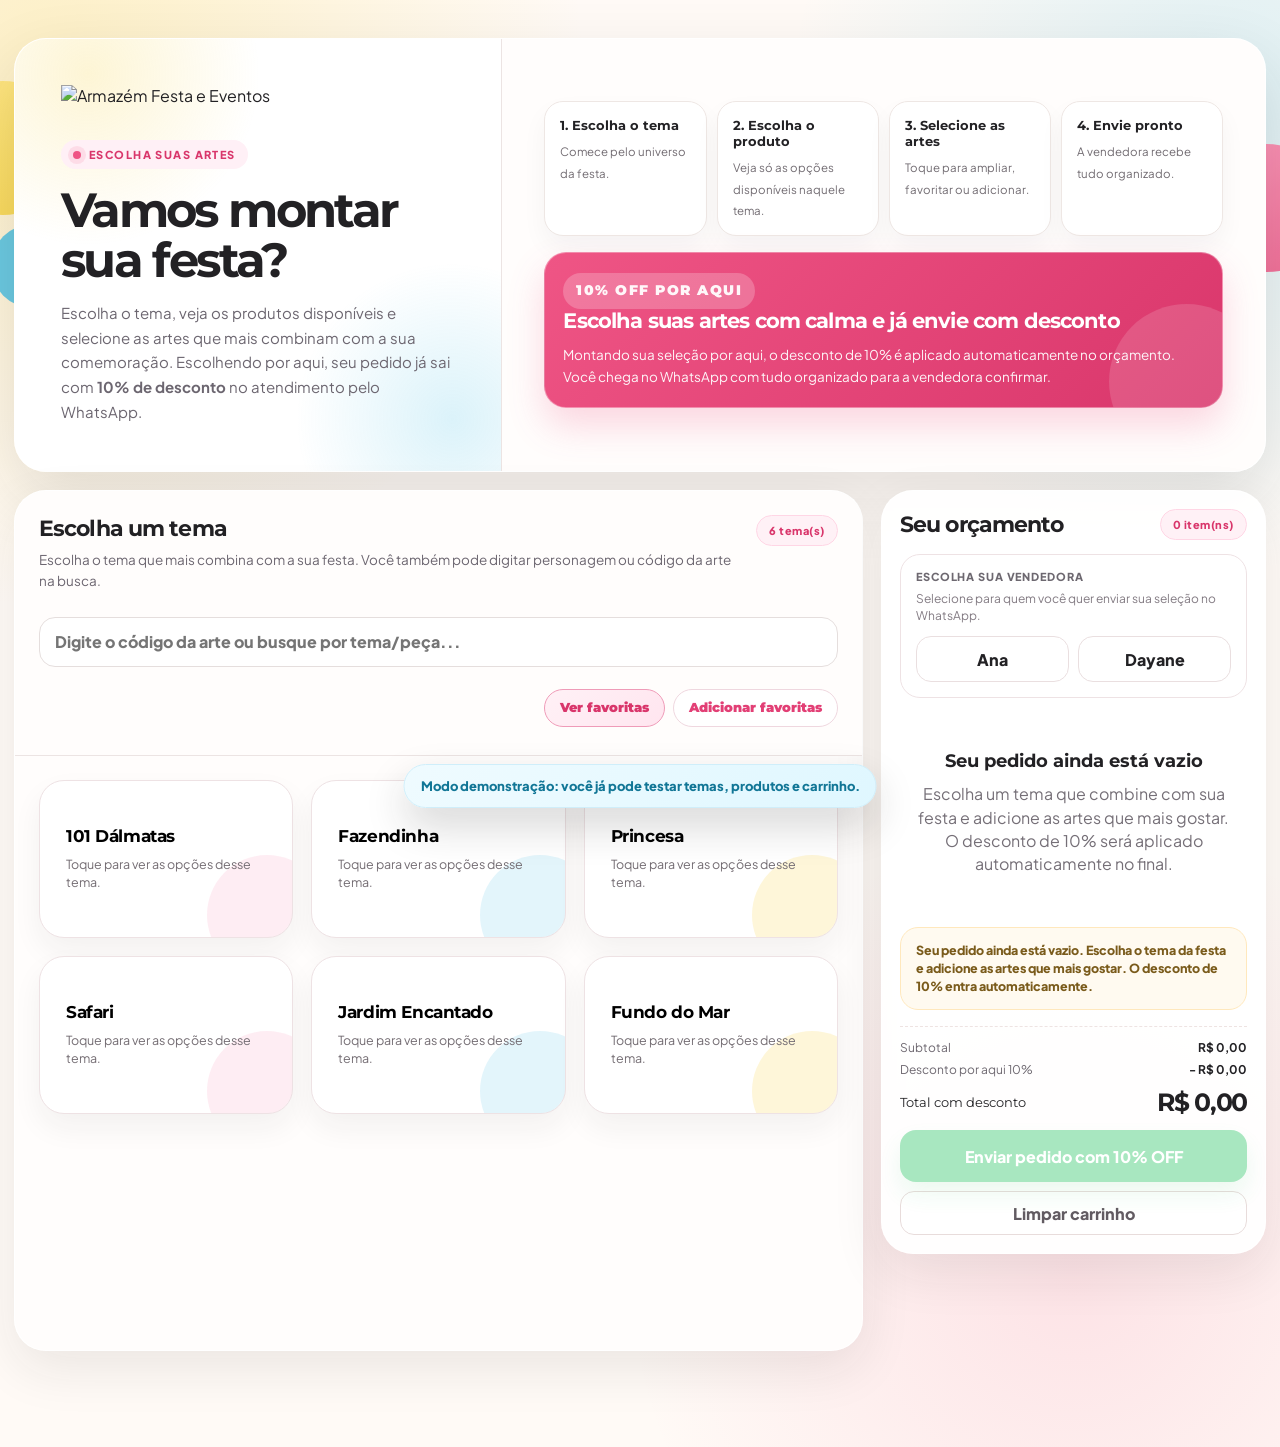
==== commit fe42911e: "Update index.html" ====
--- a/index.html
+++ b/index.html
@@ -158,6 +158,670 @@
   }
 }
 
+
+/* ===== Ajustes finais: produtos oficiais e voltar do carrinho no mobile ===== */
+.closeCart{
+  display:none;
+  border:1px solid #cfeefa;
+  background:linear-gradient(135deg,#effbff,#dff7ff);
+  color:#117696;
+  min-height:38px;
+  padding:0 13px;
+  border-radius:999px;
+  font-family:Montserrat,Arial,sans-serif;
+  font-size:12px;
+  font-weight:900;
+  cursor:pointer;
+  box-shadow:0 8px 18px rgba(56,186,227,.12);
+}
+.drawer .cartTitle{
+  position:sticky;
+  top:-18px;
+  z-index:10;
+  margin:-18px -18px 14px;
+  padding:16px 18px 12px;
+  background:rgba(255,253,252,.96);
+  backdrop-filter:blur(14px);
+  border-bottom:1px solid #eee7e5;
+  border-radius:28px 28px 0 0;
+}
+.drawer .closeCart{
+  display:inline-flex;
+  align-items:center;
+  justify-content:center;
+}
+.drawer .cartTitle h2{
+  font-size:20px;
+}
+.drawer .cartTitle{
+  display:grid;
+  grid-template-columns:auto 1fr auto;
+  align-items:center;
+}
+@media(max-width:560px){
+  .drawer{
+    padding-top:18px;
+  }
+  .drawer .cartTitle{
+    top:-18px;
+    gap:8px;
+  }
+  .drawer .cartTitle h2{
+    font-size:18px;
+    text-align:left;
+  }
+  .drawer .pill{
+    padding:7px 9px;
+    font-size:10px;
+  }
+  .closeCart{
+    min-height:36px;
+    padding:0 11px;
+    font-size:11.5px;
+  }
+}
+
+
+/* ===== Perfis de atendimento por link ===== */
+.sellerLocked{
+  background:
+    radial-gradient(circle at 96% 12%, rgba(56,186,227,.16), transparent 32%),
+    linear-gradient(135deg,#f8fdff,#fffafd);
+  border-color:rgba(56,186,227,.26);
+}
+.sellerLocked .sellerHint{
+  margin-bottom:0;
+}
+.sellerLocked strong{
+  color:#0b7898;
+  font-family:Montserrat,Arial,sans-serif;
+}
+.sellerOpts{
+  grid-template-columns:repeat(auto-fit,minmax(120px,1fr)) !important;
+}
+
+
+/* ===== Sistema de medidas e personalização ===== */
+.measureNotice{margin:14px 0 12px;padding:14px 15px;border-radius:18px;border:1px solid rgba(56,186,227,.24);background:radial-gradient(circle at 94% 12%,rgba(56,186,227,.15),transparent 34%),linear-gradient(135deg,#f6fdff,#fffafd);color:#4e5e65;font-size:12.5px;line-height:1.45}
+.measureNotice b{display:block;margin-bottom:3px;color:#117696;font-family:Montserrat,Arial,sans-serif;font-size:12px;letter-spacing:.03em;text-transform:uppercase}
+.measureBox{margin-top:12px;padding:13px;border-radius:17px;background:#fffdfc;border:1px solid #eee7e5;box-shadow:0 8px 18px rgba(34,33,36,.035)}
+.measureTitle{display:flex;align-items:flex-start;justify-content:space-between;gap:10px;margin-bottom:10px}
+.measureTitle b{display:block;font-family:Montserrat,Arial,sans-serif;font-size:13px;color:#2f2c32}
+.measureTitle span{display:block;margin-top:3px;color:#777178;font-size:11.5px;line-height:1.35}
+.measureGrid{display:grid;grid-template-columns:repeat(2,minmax(0,1fr));gap:9px}
+.measureGrid.one{grid-template-columns:1fr}
+.measureField label{display:block;margin-bottom:5px;color:#706970;font-size:10px;font-weight:900;letter-spacing:.08em;text-transform:uppercase}
+.cmInput{display:flex;align-items:center;height:40px;border:1px solid #e7dddd;border-radius:13px;background:#fff;overflow:hidden}
+.cmInput input{width:100%;min-width:0;border:0;outline:0;padding:0 10px;font-family:Montserrat,Arial,sans-serif;font-size:14px;font-weight:800;color:#2f2c32;background:transparent}
+.cmInput span{flex:0 0 auto;padding:0 10px;color:#8d858a;font-size:11px;font-weight:900}
+.quickCm{display:flex;flex-wrap:wrap;gap:6px;margin-top:8px}
+.quickCm button,.sizeBtn{border:1px solid #d9f1fa;background:#f3fcff;color:#117696;min-height:30px;padding:0 10px;border-radius:999px;font-family:Montserrat,Arial,sans-serif;font-size:10.5px;font-weight:900;cursor:pointer}
+.sizeOptions{display:grid;grid-template-columns:repeat(3,1fr);gap:7px}
+.sizeBtn{min-height:auto;padding:9px 8px;display:grid;gap:3px;text-align:center;background:#fff;border-color:#eee2e5;color:#5f5860}
+.sizeBtn.active{background:#fff1f6;border-color:#ef5585;color:#d9366b;box-shadow:0 7px 14px rgba(239,85,133,.12)}
+.sizeBtn b{font-size:13px}.sizeBtn span{font-size:10px;color:inherit}
+.kitBlock{padding:11px;border-radius:15px;border:1px dashed #eadfe2;background:#fffafc;margin-top:9px}
+.kitBlock:first-of-type{margin-top:0}.kitBlockTitle{margin:0 0 9px;font-family:Montserrat,Arial,sans-serif;font-size:12px;font-weight:900;color:#4a454c}
+.unknownMeasure{margin-top:10px;display:flex;align-items:flex-start;gap:8px;color:#69636a;font-size:11.5px;line-height:1.35}.unknownMeasure input{margin-top:2px}
+.measureSummary{margin-top:8px;color:#8a8288;font-size:11.5px;line-height:1.35}
+.bagRule{margin-top:9px;padding:10px 11px;border-radius:14px;background:#fff8dc;color:#756127;font-size:11.5px;line-height:1.35}.bagRule.warn{background:#fff1f6;color:#a1274b}
+@media(max-width:560px){.measureBox{padding:12px}.measureGrid{grid-template-columns:1fr;gap:8px}.sizeOptions{grid-template-columns:1fr}.quickCm button{flex:1 1 auto}}
+
+
+/* ===== Medidas opcionais, sacolinhas e busca refinada ===== */
+.customizeBtn,.saveMeasureBtn{
+  border:1px solid #d9f1fa;
+  background:linear-gradient(135deg,#f3fcff,#e4f8ff);
+  color:#117696;
+  min-height:34px;
+  padding:0 12px;
+  border-radius:999px;
+  font-family:Montserrat,Arial,sans-serif;
+  font-size:10.5px;
+  font-weight:900;
+  cursor:pointer;
+  box-shadow:0 7px 15px rgba(56,186,227,.10);
+}
+.saveMeasureBtn{
+  width:100%;
+  margin-top:12px;
+  min-height:40px;
+}
+.measureSummary.clamp{
+  display:-webkit-box;
+  -webkit-line-clamp:2;
+  -webkit-box-orient:vertical;
+  overflow:hidden;
+  cursor:pointer;
+  color:#a098a0;
+}
+.measureNotice{
+  margin:0 0 12px;
+}
+.customCheck{
+  margin-top:10px;
+  display:flex;
+  align-items:flex-start;
+  gap:9px;
+  color:#69636a;
+  font-size:11.5px;
+  line-height:1.35;
+  cursor:pointer;
+}
+.customCheck input{
+  position:absolute;
+  opacity:0;
+  pointer-events:none;
+}
+.customCheck .box{
+  flex:0 0 19px;
+  width:19px;
+  height:19px;
+  margin-top:1px;
+  border-radius:7px;
+  border:2px solid #d9f1fa;
+  background:#f8fdff;
+  box-shadow:inset 0 0 0 3px #fff;
+}
+.customCheck input:checked + .box{
+  border-color:#38bae3;
+  background:#38bae3;
+}
+.customCheck input:checked + .box::after{
+  content:"";
+  display:block;
+  width:7px;
+  height:4px;
+  border-left:2px solid #fff;
+  border-bottom:2px solid #fff;
+  transform:rotate(-45deg);
+  margin:5px auto 0;
+}
+.unitChoice{
+  display:flex;
+  gap:6px;
+  margin:8px 0 10px;
+}
+.unitChoice button{
+  flex:1;
+  border:1px solid #eee2e5;
+  background:#fff;
+  min-height:34px;
+  border-radius:999px;
+  color:#69636a;
+  font-family:Montserrat,Arial,sans-serif;
+  font-size:10.5px;
+  font-weight:900;
+  cursor:pointer;
+}
+.unitChoice button.active{
+  background:#e9f9ff;
+  border-color:#9fe8fb;
+  color:#117696;
+}
+.sizeChoiceGrid{
+  display:grid;
+  grid-template-columns:repeat(3,minmax(0,1fr));
+  gap:12px;
+}
+.sizeChoiceCard{
+  border:1px solid #eee2e5;
+  background:
+    radial-gradient(circle at 90% 18%, rgba(56,186,227,.12), transparent 32%),
+    #fffdfc;
+  border-radius:22px;
+  min-height:118px;
+  padding:18px;
+  text-align:left;
+  cursor:pointer;
+  box-shadow:0 14px 28px rgba(34,33,36,.045);
+}
+.sizeChoiceCard b{
+  display:block;
+  color:#2f2c32;
+  font-family:Montserrat,Arial,sans-serif;
+  font-size:18px;
+  margin-bottom:7px;
+}
+.sizeChoiceCard span{
+  display:block;
+  color:#7a7379;
+  font-size:13px;
+  line-height:1.35;
+}
+@media(max-width:560px){
+  .sizeChoiceGrid{grid-template-columns:1fr}
+}
+
+
+/* ===== Correção medidas opcionais v2 ===== */
+.measureNotice{display:none!important}
+.measureClosed{
+  margin-top:10px;
+  display:flex;
+  flex-direction:column;
+  gap:7px;
+  align-items:flex-start;
+}
+.customizeBtn{
+  border:1px solid #d9f1fa!important;
+  background:linear-gradient(135deg,#f4fcff,#e4f8ff)!important;
+  color:#117696!important;
+  min-height:32px!important;
+  padding:0 12px!important;
+  border-radius:999px!important;
+  font-family:Montserrat,Arial,sans-serif!important;
+  font-size:10.5px!important;
+  font-weight:900!important;
+  cursor:pointer!important;
+  box-shadow:0 7px 14px rgba(56,186,227,.10)!important;
+}
+.measureOpen{
+  margin-top:10px;
+}
+.measureBox{
+  margin-top:0!important;
+  background:#fffdfc!important;
+}
+.saveMeasureBtn{
+  margin-top:10px!important;
+  border:1px solid #d9f1fa!important;
+  background:linear-gradient(135deg,#eaf9ff,#d8f5ff)!important;
+  color:#117696!important;
+  min-height:38px!important;
+  border-radius:999px!important;
+  font-family:Montserrat,Arial,sans-serif!important;
+  font-size:11px!important;
+  font-weight:900!important;
+  cursor:pointer!important;
+}
+.measureSummary.clamp{
+  max-width:100%;
+  color:#aaa2a8!important;
+  font-size:11.2px!important;
+  line-height:1.35!important;
+  display:-webkit-box!important;
+  -webkit-line-clamp:2!important;
+  -webkit-box-orient:vertical!important;
+  overflow:hidden!important;
+}
+.customNoticeConfirm{
+  margin:12px 0;
+  padding:12px 13px;
+  border-radius:16px;
+  border:1px solid rgba(239,85,133,.22);
+  background:#fff6fa;
+  color:#7b4055;
+  font-size:11.8px;
+  line-height:1.4;
+}
+.customNoticeConfirm b{
+  display:block;
+  margin-bottom:4px;
+  color:#d9366b;
+  font-family:Montserrat,Arial,sans-serif;
+  font-size:11px;
+  text-transform:uppercase;
+  letter-spacing:.06em;
+}
+.customNoticeConfirm .customCheck{
+  margin-top:9px;
+  color:#6f5962;
+}
+.roundRule{
+  margin-top:8px;
+  padding:9px 10px;
+  border-radius:13px;
+  background:#fff6fa;
+  color:#a1274b;
+  font-size:11.2px;
+  line-height:1.35;
+}
+.roundRule.ok{
+  background:#effbff;
+  color:#117696;
+}
+.cmInput input:focus{
+  box-shadow:inset 0 0 0 2px rgba(56,186,227,.16);
+}
+@media(max-width:560px){
+  .customizeBtn{width:auto!important;max-width:100%}
+  .measureClosed{align-items:flex-start}
+}
+
+
+/* ===== Correções finais de personalização ===== */
+.artPrice.isBag{display:inline-flex!important}
+.measureBox{display:block!important}
+.measureClosed{margin-top:10px;display:flex;flex-direction:column;align-items:flex-start;gap:7px}
+.customizeBtn{border:1px solid #d9f1fa!important;background:linear-gradient(135deg,#f4fcff,#e4f8ff)!important;color:#117696!important;min-height:32px!important;padding:0 12px!important;border-radius:999px!important;font-family:Montserrat,Arial,sans-serif!important;font-size:10.5px!important;font-weight:900!important;cursor:pointer!important;box-shadow:0 7px 14px rgba(56,186,227,.10)!important}
+.measureOpen{margin-top:10px}.measureBox{margin-top:0!important}
+.saveMeasureBtn{margin-top:10px!important;border:1px solid #d9f1fa!important;background:linear-gradient(135deg,#eaf9ff,#d8f5ff)!important;color:#117696!important;min-height:38px!important;border-radius:999px!important;font-family:Montserrat,Arial,sans-serif!important;font-size:11px!important;font-weight:900!important;cursor:pointer!important}
+.measureSummary.clamp{max-width:100%;color:#aaa2a8!important;font-size:11.2px!important;line-height:1.35!important;display:-webkit-box!important;-webkit-line-clamp:2!important;-webkit-box-orient:vertical!important;overflow:hidden!important}
+.customNoticeConfirm{margin:12px 0;padding:12px 13px;border-radius:16px;border:1px solid rgba(239,85,133,.22);background:#fff6fa;color:#7b4055;font-size:11.8px;line-height:1.4}
+.customNoticeConfirm b{display:block;margin-bottom:4px;color:#d9366b;font-family:Montserrat,Arial,sans-serif;font-size:11px;text-transform:uppercase;letter-spacing:.06em}
+.customNoticeConfirm .customCheck{margin-top:9px;color:#6f5962}
+.customCheck{margin-top:10px;display:flex;align-items:flex-start;gap:9px;color:#69636a;font-size:11.5px;line-height:1.35;cursor:pointer}
+.customCheck input{position:absolute;opacity:0;pointer-events:none}
+.customCheck .box{flex:0 0 19px;width:19px;height:19px;margin-top:1px;border-radius:7px;border:2px solid #d9f1fa;background:#f8fdff;box-shadow:inset 0 0 0 3px #fff}
+.customCheck input:checked + .box{border-color:#38bae3;background:#38bae3}
+.customCheck input:checked + .box::after{content:"";display:block;width:7px;height:4px;border-left:2px solid #fff;border-bottom:2px solid #fff;transform:rotate(-45deg);margin:5px auto 0}
+.roundRule{margin-top:8px;padding:9px 10px;border-radius:13px;background:#fff6fa;color:#a1274b;font-size:11.2px;line-height:1.35}
+.roundRule.ok{background:#effbff;color:#117696}
+.cmInput input:focus{box-shadow:inset 0 0 0 2px rgba(56,186,227,.16)}
+
+
+/* ===== Correção final: medidas, sacolinhas, favoritos ===== */
+.artPrice.isBag{display:inline-flex!important}
+.artPrice{max-width:100%;white-space:normal;text-align:center;gap:5px}
+.artPrice::before{flex:0 0 auto}.card .mini{max-width:100%;white-space:normal;line-height:1.25}.miniRow{align-items:flex-start;flex-wrap:wrap}
+.measureBox{display:block!important}.cartItem .measureBox{display:block!important}.cartItem.customizing .measureBox{display:block!important}
+.measureClosed{margin-top:10px;display:flex;flex-direction:column;align-items:flex-start;gap:7px}.measureOpen{margin-top:10px;position:relative;z-index:5}
+.customizeBtn{border:1px solid #d9f1fa!important;background:linear-gradient(135deg,#f4fcff,#e4f8ff)!important;color:#117696!important;min-height:32px!important;padding:0 12px!important;border-radius:999px!important;font-family:Montserrat,Arial,sans-serif!important;font-size:10.5px!important;font-weight:900!important;cursor:pointer!important;box-shadow:0 7px 14px rgba(56,186,227,.10)!important}
+.measureActions{display:grid;grid-template-columns:1fr 1fr;gap:8px;margin-top:10px}.saveMeasureBtn,.cancelMeasureBtn{border:1px solid #d9f1fa!important;background:linear-gradient(135deg,#eaf9ff,#d8f5ff)!important;color:#117696!important;min-height:38px!important;border-radius:999px!important;font-family:Montserrat,Arial,sans-serif!important;font-size:11px!important;font-weight:900!important;cursor:pointer!important}.cancelMeasureBtn{background:#fff!important;border-color:#eee2e5!important;color:#7c747b!important}
+.measureSummary.clamp{max-width:100%;color:#aaa2a8!important;font-size:11.2px!important;line-height:1.35!important;display:-webkit-box!important;-webkit-line-clamp:2!important;-webkit-box-orient:vertical!important;overflow:hidden!important}
+.cmInput input{outline:none!important;box-shadow:none!important;-webkit-appearance:none}.cmInput input:focus{outline:none!important;box-shadow:none!important;background:#fff!important}
+.customNoticeConfirm{margin:12px 0;padding:12px 13px;border-radius:16px;border:1px solid rgba(239,85,133,.22);background:#fff6fa;color:#7b4055;font-size:11.8px;line-height:1.4}.customNoticeConfirm b{display:block;margin-bottom:4px;color:#d9366b;font-family:Montserrat,Arial,sans-serif;font-size:11px;text-transform:uppercase;letter-spacing:.06em}.customNoticeConfirm .customCheck{margin-top:9px;color:#6f5962}
+.customCheck{margin-top:10px;display:flex;align-items:flex-start;gap:9px;color:#69636a;font-size:11.5px;line-height:1.35;cursor:pointer}.customCheck input{position:absolute;opacity:0;pointer-events:none}.customCheck .box{flex:0 0 19px;width:19px;height:19px;margin-top:1px;border-radius:7px;border:2px solid #d9f1fa;background:#f8fdff;box-shadow:inset 0 0 0 3px #fff}.customCheck input:checked + .box{border-color:#38bae3;background:#38bae3}.customCheck input:checked + .box::after{content:"";display:block;width:7px;height:4px;border-left:2px solid #fff;border-bottom:2px solid #fff;transform:rotate(-45deg);margin:5px auto 0}
+.roundRule{margin-top:8px;padding:9px 10px;border-radius:13px;background:#fff6fa;color:#a1274b;font-size:11.2px;line-height:1.35}.roundRule.ok{background:#effbff;color:#117696}
+@media(max-width:560px){.artPrice{font-size:10.8px!important;padding:7px 8px!important}.artPrice::before{font-size:7.5px!important;margin-right:3px!important}.measureActions{grid-template-columns:1fr}}
+
+
+/* ===== Ajustes finais: carrinho, sacolinhas, botões e navegação ===== */
+.backChain{display:flex;flex-wrap:wrap;gap:8px;align-items:center}.backChain .backBtn{min-height:36px;padding:0 12px;display:inline-flex;align-items:center;justify-content:center}.cartItemTop{display:flex;align-items:center;justify-content:space-between;gap:10px;margin-bottom:2px}.cartItemTop b{min-width:0}.iconMeasureBtn,.bagSizeMiniBtn{flex:0 0 auto;border:1px solid #d9f1fa;background:linear-gradient(135deg,#f4fcff,#e4f8ff);color:#117696;border-radius:999px;min-height:32px;padding:0 11px;display:inline-flex;align-items:center;justify-content:center;font-family:Montserrat,Arial,sans-serif;font-size:10.5px;font-weight:900;cursor:pointer;box-shadow:0 7px 14px rgba(56,186,227,.10)}.iconMeasureBtn{width:34px;padding:0;font-size:15px;line-height:1}.bagSizeMiniBtn{white-space:nowrap}.measureClosed{margin-top:8px;display:block}.measureOpen{margin-top:12px;padding:0 2px}.measureBox{padding:14px!important;margin:0!important;border-radius:17px!important;background:#fffdfc!important}.measureActions{display:grid!important;grid-template-columns:1fr 1fr!important;gap:10px!important;margin-top:12px!important;padding:0 2px!important;align-items:center!important}.saveMeasureBtn,.cancelMeasureBtn{width:100%!important;min-height:40px!important;display:flex!important;align-items:center!important;justify-content:center!important;text-align:center!important;margin:0!important;border-radius:999px!important;font-family:Montserrat,Arial,sans-serif!important;font-size:11px!important;font-weight:900!important;cursor:pointer!important}.saveMeasureBtn{border:1px solid #d9f1fa!important;background:linear-gradient(135deg,#eaf9ff,#d8f5ff)!important;color:#117696!important}.cancelMeasureBtn{border:1px solid #eee2e5!important;background:#fff!important;color:#7c747b!important}.measureSummary.clamp{margin-top:5px;max-width:100%;color:#aaa2a8!important;font-size:11.2px!important;line-height:1.35!important;display:-webkit-box!important;-webkit-line-clamp:2!important;-webkit-box-orient:vertical!important;overflow:hidden!important;cursor:pointer}.artPrice.isBag{display:inline-flex!important;align-self:center!important;width:auto!important;max-width:100%;padding:8px 11px!important;font-size:12px!important;letter-spacing:-.02em!important}.artPrice.isBag::before{content:"Valor"!important;margin-right:6px!important}.sizeOptions{display:grid!important;grid-template-columns:repeat(3,minmax(0,1fr))!important;gap:8px!important}.sizeBtn{min-height:58px!important;border-radius:16px!important;background:#fff!important;border-color:#eee2e5!important;display:flex!important;flex-direction:column!important;align-items:center!important;justify-content:center!important;text-align:center!important}.sizeBtn.active{background:#fff1f6!important;border-color:#ef5585!important;color:#d9366b!important}.sizeChoiceGrid{display:grid!important;grid-template-columns:repeat(3,minmax(0,1fr))!important;gap:14px!important}.sizeChoiceCard{position:relative;overflow:hidden;border:1px solid #eee2e5!important;background:#fffdfc!important;border-radius:24px!important;min-height:132px!important;padding:20px!important;text-align:left!important;box-shadow:0 14px 28px rgba(34,33,36,.045)!important}.sizeChoiceCard::before,.sizeChoiceCard::after{content:"";position:absolute;border-radius:999px;pointer-events:none}.sizeChoiceCard::before{width:58px;height:58px;left:-18px;top:16px;background:rgba(56,186,227,.15)}.sizeChoiceCard::after{width:74px;height:74px;right:-22px;bottom:-20px;background:rgba(239,85,133,.12)}.sizeChoiceCard b{position:relative;z-index:1;display:block;color:#2f2c32;font-family:Montserrat,Arial,sans-serif;font-size:18px;margin-bottom:8px}.sizeChoiceCard span{position:relative;z-index:1;display:block;color:#7a7379;font-size:13px;line-height:1.35}.customNoticeConfirm{margin:12px 0;padding:12px 13px;border-radius:16px;border:1px solid rgba(239,85,133,.22);background:#fff6fa;color:#7b4055;font-size:11.8px;line-height:1.4}.customNoticeConfirm b{display:block;margin-bottom:4px;color:#d9366b;font-family:Montserrat,Arial,sans-serif;font-size:11px;text-transform:uppercase;letter-spacing:.06em}.customCheck{margin-top:10px;display:flex;align-items:flex-start;gap:9px;color:#69636a;font-size:11.5px;line-height:1.35;cursor:pointer}.customCheck input{position:absolute;opacity:0;pointer-events:none}.customCheck .box{flex:0 0 19px;width:19px;height:19px;margin-top:1px;border-radius:7px;border:2px solid #d9f1fa;background:#f8fdff;box-shadow:inset 0 0 0 3px #fff}.customCheck input:checked + .box{border-color:#38bae3;background:#38bae3}.customCheck input:checked + .box::after{content:"";display:block;width:7px;height:4px;border-left:2px solid #fff;border-bottom:2px solid #fff;transform:rotate(-45deg);margin:5px auto 0}.roundRule{margin-top:8px;padding:9px 10px;border-radius:13px;background:#fff6fa;color:#a1274b;font-size:11.2px;line-height:1.35}.roundRule.ok{background:#effbff;color:#117696}.cmInput input{outline:none!important;box-shadow:none!important;-webkit-appearance:none}.cmInput input:focus{outline:none!important;box-shadow:none!important;background:#fff!important}
+@media(max-width:560px){.sizeChoiceGrid{grid-template-columns:repeat(3,minmax(0,1fr))!important;gap:8px!important}.sizeChoiceCard{min-height:96px!important;padding:13px 10px!important;border-radius:18px!important}.sizeChoiceCard b{font-size:15px}.sizeChoiceCard span{font-size:11px}.sizeOptions{grid-template-columns:1fr!important}.cartItemTop{align-items:flex-start}.bagSizeMiniBtn{font-size:10px;min-height:30px}.measureActions{gap:8px!important}.backChain{gap:6px}.backChain .backBtn{min-height:34px;font-size:11px;padding:0 10px}}
+
+
+/* Ajuste solicitado: botão textual de personalização */
+.measureIcon,
+.customIcon,
+.customizeIcon,
+button[data-customize]{
+  width:auto!important;
+  min-width:0!important;
+  min-height:32px!important;
+  padding:0 12px!important;
+  border-radius:999px!important;
+  display:inline-flex!important;
+  align-items:center!important;
+  justify-content:center!important;
+  font-family:Montserrat,Arial,sans-serif!important;
+  font-size:10.5px!important;
+  font-weight:900!important;
+  white-space:nowrap!important;
+}
+
+
+/* ===== Correção segura do breadcrumb sem travar cliques ===== */
+#breadcrumbs,
+.breadcrumbs{
+  display:flex!important;
+  align-items:center!important;
+  justify-content:flex-start!important;
+  gap:8px!important;
+  flex-wrap:wrap!important;
+  margin-top:10px!important;
+}
+#breadcrumbs::before,
+.breadcrumbs::before{
+  content:none;
+  flex:0 0 auto;
+  color:#9a9198;
+  font-family:Montserrat,Arial,sans-serif;
+  font-size:11px;
+  font-weight:800;
+  letter-spacing:.02em;
+  margin-right:2px;
+}
+#breadcrumbs button,
+#breadcrumbs .backBtn,
+#breadcrumbs .crumb,
+.breadcrumbs button,
+.breadcrumbs .backBtn,
+.breadcrumbs .crumb{
+  position:relative!important;
+  display:inline-flex!important;
+  align-items:center!important;
+  justify-content:center!important;
+  text-align:center!important;
+  min-height:38px!important;
+  padding:0 14px!important;
+  border-radius:999px!important;
+  line-height:1!important;
+  white-space:nowrap!important;
+  max-width:190px!important;
+  overflow:hidden!important;
+  text-overflow:ellipsis!important;
+  border:1px solid #efd7df!important;
+  background:#fff!important;
+  color:#e23f75!important;
+  font-family:Montserrat,Arial,sans-serif!important;
+  font-size:13px!important;
+  font-weight:900!important;
+  cursor:pointer!important;
+  pointer-events:auto!important;
+}
+#breadcrumbs button::before,
+#breadcrumbs button::after,
+#breadcrumbs .backBtn::before,
+#breadcrumbs .backBtn::after,
+#breadcrumbs .crumb::before,
+#breadcrumbs .crumb::after,
+.breadcrumbs button::before,
+.breadcrumbs button::after,
+.breadcrumbs .backBtn::before,
+.breadcrumbs .backBtn::after,
+.breadcrumbs .crumb::before,
+.breadcrumbs .crumb::after{
+  content:none!important;
+  display:none!important;
+}
+#breadcrumbs button:first-of-type,
+.breadcrumbs button:first-of-type{
+  background:linear-gradient(135deg,#fff1f6,#ffe5ef)!important;
+  border-color:#ef9bb8!important;
+  color:#d9366b!important;
+}
+@media(max-width:560px){
+  #breadcrumbs::before,
+  .breadcrumbs::before{
+    width:100%;
+    margin-bottom:1px;
+    font-size:10.5px;
+  }
+  #breadcrumbs button,
+  #breadcrumbs .backBtn,
+  #breadcrumbs .crumb,
+  .breadcrumbs button,
+  .breadcrumbs .backBtn,
+  .breadcrumbs .crumb{
+    max-width:145px!important;
+    min-height:36px!important;
+    padding:0 11px!important;
+    font-size:11.5px!important;
+  }
+}
+
+
+/* ===== REGRA FINAL DAS PÍLULAS =====
+   Ordem visual gerada no JS:
+   Temas > Tema atual > Subtema(s) > Produtos > Nome do produto atual
+   Sem texto "Você está em" e sem setas.
+*/
+#breadcrumbs,
+.breadcrumbs{
+  display:flex!important;
+  align-items:center!important;
+  justify-content:flex-start!important;
+  gap:8px!important;
+  flex-wrap:wrap!important;
+  margin-top:10px!important;
+}
+#breadcrumbs::before,
+.breadcrumbs::before,
+#breadcrumbs::after,
+.breadcrumbs::after{
+  content:none!important;
+  display:none!important;
+}
+#breadcrumbs .pathPill,
+.breadcrumbs .pathPill,
+#breadcrumbs button,
+.breadcrumbs button,
+#breadcrumbs .backBtn,
+.breadcrumbs .backBtn,
+#breadcrumbs .crumb,
+.breadcrumbs .crumb{
+  position:relative!important;
+  display:inline-flex!important;
+  align-items:center!important;
+  justify-content:center!important;
+  text-align:center!important;
+  min-height:38px!important;
+  padding:0 15px!important;
+  border-radius:999px!important;
+  line-height:1!important;
+  white-space:nowrap!important;
+  max-width:210px!important;
+  overflow:hidden!important;
+  text-overflow:ellipsis!important;
+  border:1px solid #efd7df!important;
+  background:#fff!important;
+  color:#e23f75!important;
+  font-family:Montserrat,Arial,sans-serif!important;
+  font-size:13px!important;
+  font-weight:900!important;
+  cursor:pointer!important;
+  pointer-events:auto!important;
+}
+#breadcrumbs .pathPill.current,
+.breadcrumbs .pathPill.current{
+  background:linear-gradient(135deg,#fff1f6,#ffe5ef)!important;
+  border-color:#ef9bb8!important;
+  color:#d9366b!important;
+  box-shadow:0 8px 18px rgba(239,85,133,.10)!important;
+}
+#breadcrumbs .pathPill::before,
+#breadcrumbs .pathPill::after,
+#breadcrumbs button::before,
+#breadcrumbs button::after,
+#breadcrumbs .backBtn::before,
+#breadcrumbs .backBtn::after,
+#breadcrumbs .crumb::before,
+#breadcrumbs .crumb::after,
+.breadcrumbs .pathPill::before,
+.breadcrumbs .pathPill::after,
+.breadcrumbs button::before,
+.breadcrumbs button::after,
+.breadcrumbs .backBtn::before,
+.breadcrumbs .backBtn::after,
+.breadcrumbs .crumb::before,
+.breadcrumbs .crumb::after{
+  content:none!important;
+  display:none!important;
+}
+@media(max-width:560px){
+  #breadcrumbs,
+  .breadcrumbs{
+    gap:6px!important;
+  }
+  #breadcrumbs .pathPill,
+  .breadcrumbs .pathPill,
+  #breadcrumbs button,
+  .breadcrumbs button,
+  #breadcrumbs .backBtn,
+  .breadcrumbs .backBtn,
+  #breadcrumbs .crumb,
+  .breadcrumbs .crumb{
+    max-width:150px!important;
+    min-height:36px!important;
+    padding:0 12px!important;
+    font-size:11.5px!important;
+  }
+}
+
+
+/* ===== Ajuste final das pílulas: atual azul, sem rosa em Temas/Favoritas ===== */
+#breadcrumbs,
+.breadcrumbs{
+  display:flex!important;
+  align-items:center!important;
+  justify-content:flex-start!important;
+  gap:8px!important;
+  flex-wrap:nowrap!important;
+  overflow-x:auto!important;
+  overflow-y:hidden!important;
+  -webkit-overflow-scrolling:touch!important;
+  padding-bottom:4px!important;
+  scrollbar-width:none!important;
+}
+#breadcrumbs::-webkit-scrollbar,
+.breadcrumbs::-webkit-scrollbar{
+  display:none!important;
+}
+#breadcrumbs .pathPill,
+.breadcrumbs .pathPill,
+#breadcrumbs button,
+.breadcrumbs button{
+  flex:0 0 auto!important;
+}
+#breadcrumbs .pathPill,
+.breadcrumbs .pathPill{
+  background:#fff!important;
+  border-color:#eadfe3!important;
+  color:#625a62!important;
+  box-shadow:none!important;
+}
+#breadcrumbs .pathPill.current,
+.breadcrumbs .pathPill.current{
+  background:linear-gradient(135deg,#eaf9ff,#d8f5ff)!important;
+  border-color:#9fe8fb!important;
+  color:#117696!important;
+  box-shadow:0 8px 18px rgba(56,186,227,.13)!important;
+}
+#breadcrumbs .pathPill:first-child,
+.breadcrumbs .pathPill:first-child{
+  background:#fff!important;
+  border-color:#eadfe3!important;
+  color:#625a62!important;
+  box-shadow:none!important;
+}
+
+/* Botões de favoritas neutros para não parecerem etapa atual */
+button[data-fav-filter],
+button[data-add-favs],
+.favFilter,
+.favAdd,
+.favoritesBtn,
+.addFavoritesBtn{
+  background:#fff!important;
+  border-color:#eadfe3!important;
+  color:#625a62!important;
+  box-shadow:none!important;
+}
+
+/* fallback para botões pelo texto */
+button{
+  text-align:center;
+}
+@media(max-width:560px){
+  #breadcrumbs,
+  .breadcrumbs{
+    flex-wrap:nowrap!important;
+    overflow-x:auto!important;
+    gap:7px!important;
+    margin-right:-12px!important;
+    padding-right:12px!important;
+  }
+  #breadcrumbs .pathPill,
+  .breadcrumbs .pathPill{
+    max-width:none!important;
+    min-width:max-content!important;
+    padding:0 12px!important;
+  }
+}
+
+.favoriteNeutral{background:#fff!important;border-color:#eadfe3!important;color:#625a62!important;box-shadow:none!important}
 </style>
 </head>
 <body>
@@ -172,16 +836,56 @@
   <div class="toast" id="toast"></div>
 <script>
 const $=id=>document.getElementById(id);
-const SELLERS={ana:{label:"Ana",phone:"5581996763982"},dayane:{label:"Dayane",phone:"5581983383002"}};
-let view="themes", themes=[], products=[], items=[], selectedTheme=null, selectedProduct=null, currentFolder=null, folderTrail=[], cart=[], seller=null, prev=null, favs=new Set(), showFavs=false, searchTimer=null, lastPlace=null, preloadTimer=null;
+const SELLERS={
+  ana:{label:"Ana",phone:"5581996763982"},
+  dayane:{label:"Dayane",phone:"5581983383002"}
+
+  /*
+    Para criar novos perfis, adicione aqui:
+    ,carla:{label:"Carla",phone:"5581988888888"}
+
+    Links aceitos automaticamente:
+    ?carla
+    ?perfil=carla
+  */
+};
+function getLockedSellerFromUrl(){
+  const params=new URLSearchParams(location.search);
+  const byPerfil=String(params.get("perfil")||"").toLowerCase().trim();
+  if(byPerfil && SELLERS[byPerfil]) return byPerfil;
+  for(const key of Object.keys(SELLERS)){
+    if(params.has(key)) return key;
+  }
+  return null;
+}
+const LOCKED_SELLER=getLockedSellerFromUrl();
+let view="themes", themes=[], products=[], items=[], selectedTheme=null, selectedProduct=null, currentFolder=null, folderTrail=[], cart=[], seller=LOCKED_SELLER||null, prev=null, favs=new Set(), favItems={}, showFavs=false, searchTimer=null, lastPlace=null, preloadTimer=null;
 const STORAGE="armazemHubCartV2";
 const FAV_STORAGE="armazemHubFavsV2";
+const FAV_ITEMS_STORAGE="armazemHubFavItemsV2";
 const phrases=["Buscando artes lindas para você...","Separando os temas com carinho...","Organizando as opções da sua festa...","Preparando uma seleção cheia de possibilidades...","Só mais um instante, estamos deixando tudo prontinho...","Carregando as artes da Armazém para você escolher com calma..."];
 let phraseIndex=0, phraseTimer=null;
 function esc(v){return String(v??"").replace(/[&<>'"]/g,m=>({"&":"&amp;","<":"&lt;",">":"&gt;","'":"&#39;","\"":"&quot;"}[m]))}
 function money(v){return Number(v||0).toLocaleString("pt-BR",{style:"currency",currency:"BRL"})}
-function priceTextFor(p){const key=p.product||p.key||"";if(key==="50x50")return "a partir de R$ 58,90 com 6 unidades";if(key==="painel-150")return "R$ 59,90 antes do desconto";if(key==="cenario"||key==="lateral"||key==="retangular")return "R$ 59,90 antes do desconto";if(key==="cilindros")return "R$ 99,00 antes do desconto";if(key==="romano")return "R$ 78,00 antes do desconto";if(key==="kit-romano")return "R$ 210,00 antes do desconto";if(key==="kit-painel-cilindros")return "R$ 158,90 antes do desconto";if(key==="sacolinha")return "valor confirmado pela vendedora";return "toque para ver as opções"}
-function artPriceText(item){const key=item.product||"";if(key==="50x50")return "R$ 9,90 cada";return priceTextFor({product:key,key}).replace(" antes do desconto","").replace("toque para ver as opções","")}
+function priceTextFor(p){
+  const key=p.product||p.key||"";
+  const cfg=productConfig(key);
+  if(key==="50x50")return "R$ 9,90 cada";
+  if(cfg.type==="bag")return "Escolha o tamanho";
+  if(cfg.unitPrice)return `R$ ${money(cfg.unitPrice)} antes do desconto`;
+  return "toque para ver as opções";
+}
+function artPriceText(item){
+  if(item.product==="50x50")return "R$ 9,90 cada";
+  const cfg=productConfig(item.product);
+  if(cfg.type==="bag"){
+    const size=(item.details&&item.details.size)||cfg.defaultSize||"P";
+    const s=cfg.sizes[size]||cfg.sizes.P;
+    return `${money(s.price)} cada`;
+  }
+  if(cfg.unitPrice)return money(cfg.unitPrice);
+  return priceTextFor(item);
+}
 function imageFail(img,code){const p=img.parentElement;if(!p)return;const box=document.createElement("div");box.className="imageFallback";box.innerHTML=`<div>Imagem indisponível<br><small>Arte #${esc(code||"")}</small></div>`;img.replaceWith(box)}
 function rememberPlace(){try{if(view==="themes"||view==="search"||view==="folderSearch")return;lastPlace={view,selectedTheme,selectedProduct,currentFolder,folderTrail};localStorage.setItem("armazem:lastPlace",JSON.stringify(lastPlace))}catch(e){}}
 function loadLastPlace(){try{return JSON.parse(localStorage.getItem("armazem:lastPlace")||"null")}catch(e){return null}}
@@ -210,49 +914,414 @@
 function demoSearchByCode(q){const query=normalize(q).replace(/[^0-9]/g,"");const demoThemes=(themes&&themes.length?themes:["101 Dálmatas","Fazendinha","Princesa","Safari","Jardim Encantado","Fundo do Mar"].map((name,i)=>({id:`demo-theme-${i+1}`,name})));let out=[];demoThemes.forEach(t=>DEMO_PRODUCTS.forEach(p=>out.push(...demoItemsFor(p,t))));return out.filter(i=>String(i.code).includes(query)).sort((a,b)=>(b.sortId||0)-(a.sortId||0)).slice(0,60)}
 async function globalCodeSearch(q){view="search";selectedProduct=null;showFavs=false;updateHead("Busca por código",`Procurando a arte #${q}. Se ela aparecer, você pode adicionar direto ao pedido.`,"buscando");loading("Procurando essa arte para você...");try{const d=await api({mode:"search",code:q});items=d.items||[];if(!items.length&&String(q).match(/\d/))items=demoSearchByCode(q);renderItems()}catch(e){items=demoSearchByCode(q);renderItems();if(items.length)toast("Mostrando opções de demonstração para testar a busca.")}}
 async function globalFolderSearch(q){view="folderSearch";selectedProduct=null;showFavs=false;updateHead("Resultado da busca",`Buscando por ${q}. Você pode abrir temas, personagens, produtos ou digitar um código.`,"buscando");loading("Procurando opções para você...");try{const d=await api({mode:"folderSearch",q});const results=d.results||[];renderFolderResults(results,q)}catch(e){renderFolderResults([],q)}}
-function renderFolderResults(results,q){stopLoading();view="folderSearch";updateHead("Resultado da busca",`Encontramos opções relacionadas a ${q}.`,`${results.length} resultado(s)`);$("content").innerHTML=results.length?`<div class="productGrid">${results.map(r=>`<button class="productCard" data-result="${esc(r.id)}"><b>${esc(r.label||r.name)}</b><span>${esc(r.path||r.name)}</span><em class="globalResultTag">${r.kind==="product"?"Produto":"Pasta"}</em></button>`).join("")}</div>`:`<div class="empty"><div><b>Nada encontrado com esse nome</b><span>Tente buscar por outro personagem, tema ou digite o código da arte.</span></div></div>`;document.querySelectorAll("[data-result]").forEach(btn=>btn.onclick=()=>{const r=results.find(x=>x.id===btn.dataset.result);openSearchResult(r)})}
+function renderFolderResults(results,q){stopLoading();if(!results.length&&filteredThemes().length){showThemes();return}view="folderSearch";updateHead("Resultado da busca",`Encontramos opções relacionadas a ${q}.`,`${results.length} resultado(s)`);$("content").innerHTML=results.length?`<div class="productGrid">${results.map(r=>`<button class="productCard" data-result="${esc(r.id)}"><b>${esc(r.label||r.name)}</b><span>${esc(r.path||r.name)}</span><em class="globalResultTag">${r.kind==="product"?"Produto":"Pasta"}</em></button>`).join("")}</div>`:`<div class="empty"><div><b>Nada encontrado com esse nome</b><span>Tente buscar por outro personagem, tema ou digite o código da arte.</span></div></div>`;document.querySelectorAll("[data-result]").forEach(btn=>btn.onclick=()=>{const r=results.find(x=>x.id===btn.dataset.result);openSearchResult(r)})}
 function openSearchResult(r){if(!r)return;selectedTheme={id:r.themeId,name:r.theme};folderTrail=Array.isArray(r.trail)?r.trail:[];currentFolder=r.kind==="folder"?r:(folderTrail[folderTrail.length-1]||selectedTheme);if(r.kind==="product"){selectedProduct={id:r.id,name:r.name,rawName:r.rawName,product:r.product,productName:r.productName||r.label,kind:"product"};loadItems(selectedProduct)}else{loadProducts(r,"push")}}
 function errorScreen(message){stopLoading();$("content").innerHTML=`<div class="errorBox"><h3>Não conseguimos carregar as artes agora</h3><p>As artes não carregaram neste momento. Você pode tentar novamente ou chamar uma vendedora para receber ajuda com carinho.</p><div class="errorActions"><button id="retryLoad">Tentar novamente</button><a href="https://wa.me/${SELLERS.ana.phone}" target="_blank">Falar com Ana</a><a href="https://wa.me/${SELLERS.dayane.phone}" target="_blank">Falar com Dayane</a></div></div>`;$("retryLoad").onclick=()=> view==="themes"?loadThemes():view==="products"?loadProducts(selectedTheme):loadItems(selectedProduct)}
-function save(){localStorage.setItem(STORAGE,JSON.stringify({cart,seller}));localStorage.setItem(FAV_STORAGE,JSON.stringify([...favs]))}
-function restore(){try{const f=JSON.parse(localStorage.getItem(FAV_STORAGE)||"[]");favs=new Set(f)}catch(e){}try{const fromUrl=new URLSearchParams(location.search).get("pedido");if(fromUrl){const d=JSON.parse(decodeURIComponent(escape(atob(fromUrl))));cart=d.cart||[];seller=null;save();history.replaceState(null,"",location.pathname);toast("Pedido carregado pelo link compartilhado. Escolha a vendedora para enviar.");return}const d=JSON.parse(localStorage.getItem(STORAGE)||"{}");cart=Array.isArray(d.cart)?d.cart:[];seller=null}catch(e){cart=[];seller=null}}
+function save(){
+  localStorage.setItem(STORAGE,JSON.stringify({cart,seller}));
+  localStorage.setItem(FAV_STORAGE,JSON.stringify([...favs]));
+  localStorage.setItem(FAV_ITEMS_STORAGE,JSON.stringify(favItems||{}));
+}
+function restore(){try{const f=JSON.parse(localStorage.getItem(FAV_STORAGE)||"[]");favs=new Set(f);favItems=JSON.parse(localStorage.getItem(FAV_ITEMS_STORAGE)||"{}")||{}}catch(e){favItems={}}try{const fromUrl=new URLSearchParams(location.search).get("pedido");if(fromUrl){const d=JSON.parse(decodeURIComponent(escape(atob(fromUrl))));cart=d.cart||[];seller=LOCKED_SELLER||null;save();history.replaceState(null,"",location.pathname+(LOCKED_SELLER?`?${LOCKED_SELLER}`:""));toast(LOCKED_SELLER?`Pedido carregado para enviar com ${SELLERS[LOCKED_SELLER].label}.`:"Pedido carregado pelo link compartilhado. Escolha a vendedora para enviar.");return}const d=JSON.parse(localStorage.getItem(STORAGE)||"{}");cart=Array.isArray(d.cart)?d.cart:[];seller=LOCKED_SELLER||null}catch(e){cart=[];seller=LOCKED_SELLER||null}}
 function sharePayload(){return btoa(unescape(encodeURIComponent(JSON.stringify({cart,seller}))))}
 function copyShare(){const url=`${location.origin}${location.pathname}?pedido=${sharePayload()}`;navigator.clipboard?.writeText(url).then(()=>toast("Link do pedido copiado."),()=>toast("Não consegui copiar o link agora."))}
 function updateHead(title,caption,count){$("viewTitle").textContent=title;$("viewCaption").textContent=caption;$("count").textContent=count;$("search").hidden=false;$("search").placeholder=(view==="items"||view==="search")?"Buscar pelo código da arte...":"Digite o código da arte ou busque por tema/peça...";$("favToggle").hidden=view!=="items";$("addFavs").hidden=view!=="items";$("favToggle").textContent=showFavs?"Ver todas":"Ver favoritas";renderCrumbs()}
 function fullThemeName(){const parts=[];if(selectedTheme)parts.push(selectedTheme.name);folderTrail.forEach(f=>parts.push(f.name));return parts.join(" / ")}
-function renderCrumbs(){const b=$("breadcrumbs");let html="";if(view!=="themes"){let label="Voltar";if(view==="items")label="Voltar para produtos";else if(folderTrail.length)label=`Voltar para ${esc(folderTrail[folderTrail.length-1]?.name||selectedTheme?.name||"tema")}`;else label="Voltar para temas";html+=`<button class="backBtn mainBack" data-smart-back>${label}</button>`}b.innerHTML=html;const sb=b.querySelector("[data-smart-back]");if(sb)sb.onclick=smartBack}
-function smartBack(){if(view==="items"){showProducts();return}if(view==="products"&&folderTrail.length){goToFolder(folderTrail.length-2);return}showThemes()}
+
+function cleanBreadcrumbText(){
+  const b=$("breadcrumbs");
+  if(!b)return;
+  b.querySelectorAll("button,.backBtn,.crumb").forEach(el=>{
+    el.childNodes.forEach(n=>{
+      if(n.nodeType===Node.TEXT_NODE){
+        n.nodeValue=String(n.nodeValue||"").replace(/[←‹❮›]/g,"").replace(/^Voltar para\s+/i,"").replace(/\s+/g," ").trim();
+      }
+    });
+  });
+}
+
+function renderCrumbs(){
+  const b=$("breadcrumbs");
+  if(!b)return;
+
+  function sanitizePathLabel(value){
+    return String(value||"")
+      .replace(/[←‹❮›]/g,"")
+      .replace(/^Voltar para\s+/i,"")
+      .replace(/\s+/g," ")
+      .trim();
+  }
+
+  const pills=[];
+  const add=(label,fn,key)=>{
+    label=sanitizePathLabel(label);
+    if(!label)return;
+    pills.push({label,fn,key});
+  };
+
+  // ORDEM INVARIÁVEL:
+  // 1. Temas
+  // 2. Tema atual
+  // 3. Subtema(s), se houver
+  // 4. Produtos
+  // 5. Nome do produto atual
+  if(view!=="themes"){
+    add("Temas",()=>showThemes(),"themes");
+  }
+
+  if(selectedTheme && view!=="themes"){
+    add(selectedTheme.name,()=>loadProducts(selectedTheme,"root"),"theme");
+  }
+
+  if(Array.isArray(folderTrail) && folderTrail.length){
+    folderTrail.forEach((folder,index)=>{
+      add(folder.name,()=>goToFolder(index),`folder-${index}`);
+    });
+  }
+
+  if(view==="products" || view==="bagSizes" || view==="items"){
+    add("Produtos",()=>showProducts(),"products");
+  }
+
+  if(view==="bagSizes"){
+    add("Tamanhos",()=>{}, "current");
+  }
+
+  if(view==="items" && selectedProduct){
+    const productName = selectedProduct.product==="sacolinha" && selectedProduct.bagSize
+      ? `Sacolinha ${selectedProduct.bagSize}`
+      : (selectedProduct.productName || selectedProduct.name || "Artes");
+    add(productName,()=>{}, "current");
+  }
+
+  // Etapa atual: sempre a última pílula visível.
+  const currentIndex=pills.length-1;
+
+  b.innerHTML=pills.map((p,index)=>`
+    <button type="button" class="pathPill ${index===currentIndex?"current":""}" data-path-index="${index}">
+      ${esc(p.label)}
+    </button>
+  `).join("");
+
+  b.querySelectorAll("[data-path-index]").forEach(btn=>{
+    const idx=Number(btn.dataset.pathIndex);
+    const pill=pills[idx];
+    btn.onclick=()=>{
+      if(!pill || idx===currentIndex)return;
+      if(typeof pill.fn==="function")pill.fn();
+    };
+  });
+}
+function smartBack(){if(view==="items"&&selectedProduct&&selectedProduct.product==="sacolinha"&&selectedProduct.bagSize){const p={...selectedProduct};delete p.bagSize;delete p.bagLabel;showBagSizes(p);return}if(view==="items"||view==="bagSizes"){showProducts();return}if(view==="products"&&folderTrail.length){goToFolder(folderTrail.length-2);return}showThemes()}
 async function loadThemes(){view="themes";selectedTheme=null;selectedProduct=null;currentFolder=null;folderTrail=[];$("search").value="";updateHead("Escolha um tema","Escolha o tema da sua festa ou digite o código de uma arte para procurar direto.","carregando");loading("Buscando artes lindas para você...");try{const d=await api({mode:"themes"});themes=d.folders||[];showThemes()}catch(e){useDemoThemes()}}
 function filteredThemes(){const q=normalize($("search").value);return q?themes.filter(t=>normalize(t.name).includes(q)):themes}
 function showThemes(){stopLoading();view="themes";selectedTheme=null;selectedProduct=null;currentFolder=null;folderTrail=[];const list=filteredThemes();updateHead("Escolha um tema","Escolha o tema que mais combina com a sua festa. Você também pode digitar personagem ou código da arte na busca.",`${list.length} tema(s)`);const last=loadLastPlace();const cont=last&&last.selectedTheme?`<div class="continueCard"><div><b>Continue de onde parou</b><span>${esc(last.selectedProduct?.productName||last.currentFolder?.name||last.selectedTheme?.name||"Sua última seleção")} ficou salvo. Seu carrinho continua guardado até você limpar.</span></div><button id="continueLast">Continuar escolhendo</button></div>`:"";$("content").innerHTML=cont+(list.length?`<div class="themeGrid">${list.map(t=>`<button class="themeCard" data-theme="${esc(t.id)}"><b>${esc(t.name)}</b><span>Toque para ver as opções desse tema.</span></button>`).join("")}</div>`:`<div class="empty"><div><b>Nenhum tema encontrado</b><span>Tente buscar por outro nome ou apague a busca para ver todos os temas.</span></div></div>`);const c=$("continueLast");if(c)c.onclick=continueLastPlace;document.querySelectorAll("[data-theme]").forEach(btn=>btn.onclick=()=>{const t=themes.find(x=>x.id===btn.dataset.theme);loadProducts(t,"root")});list.slice(0,4).forEach(prefetchProductsForTheme)}
 async function loadProducts(folder,navMode="root"){if(navMode==="root"){selectedTheme=folder;folderTrail=[];currentFolder=folder}else if(navMode==="push"){folderTrail.push(folder);currentFolder=folder}else if(navMode==="keep"){currentFolder=folder}view="products";selectedProduct=null;$("search").value="";rememberPlace();updateHead("Escolha a próxima opção",`Agora escolha a opção dentro de ${fullThemeName()||folder.name}.`,"carregando");loading("Separando as opções desse tema com carinho...");try{const d=await api({mode:"products",folderId:folder.id,theme:fullThemeName()||folder.name});products=d.folders||[];showProducts()}catch(e){if(String(folder.id||"").startsWith("demo-")){products=DEMO_PRODUCTS;showProducts()}else errorScreen(e.message)}}
 async function goToFolder(index){if(index<0){folderTrail=[];currentFolder=selectedTheme;await loadProducts(selectedTheme,"keep");return}folderTrail=folderTrail.slice(0,index+1);currentFolder=folderTrail[index];await loadProducts(currentFolder,"keep")}
 function filteredProducts(){const q=normalize($("search").value);return q?products.filter(p=>normalize(`${p.productName||p.name} ${p.rawName||""} ${p.kind||""}`).includes(q)):products}
-function showProducts(){stopLoading();view="products";rememberPlace();const list=filteredProducts();const folders=list.filter(p=>p.kind==="folder").length;const prods=list.length-folders;updateHead("Escolha a próxima opção",`Você está em ${fullThemeName()||selectedTheme.name}. Se aparecer uma subpasta, toque nela para abrir mais opções.`,`${prods} produto(s)${folders?` · ${folders} pasta(s)`:""}`);$("content").innerHTML=pathHtml()+(list.length?`<div class="productGrid">${list.map(p=>`<button class="productCard" data-product="${esc(p.id)}"><b>${esc(p.productName||p.name)}</b><span>${p.kind==="folder"?"Abrir esta pasta para ver os produtos dentro dela.":"Escolha esse produto e veja as artes disponíveis."}</span>${p.kind==="folder"?`<em class="globalResultTag">Pasta</em>`:""}</button>`).join("")}</div>`:`<div class="empty"><div><b>Nenhuma opção encontrada</b><span>Tente buscar por outro nome ou volte para escolher outro tema.</span></div></div>`);document.querySelectorAll("[data-product]").forEach(btn=>btn.onclick=()=>{const p=products.find(x=>x.id===btn.dataset.product);if(p&&p.kind==="folder")loadProducts(p,"push");else loadItems(p)});prefetchItemsForProducts(list)}
-async function loadItems(product){selectedProduct=product;view="items";showFavs=false;$("search").value="";updateHead("Escolha suas artes",`Toque na arte para ver melhor. Quando gostar, adicione ao seu pedido; o desconto de 10% entra automaticamente.`,"carregando");loading("Preparando as artes para você escolher com calma...","arts");rememberPlace();try{const d=await api({mode:"items",folderId:product.id,theme:fullThemeName()||selectedTheme.name,product:product.rawName||product.name||product.productName});items=d.items||[];items.forEach(i=>{if(!i.themeId&&selectedTheme)i.themeId=selectedTheme.id});renderItems()}catch(e){if(String(product.id||"").startsWith("demo-")){items=demoItemsFor(product);renderItems()}else errorScreen(e.message)}}
-function filteredItems(){const q=normalize($("search").value);let list=items;if(showFavs)list=list.filter(i=>favs.has(i.id));if(q)list=list.filter(i=>normalize(`${i.code} ${i.theme} ${i.productName}`).includes(q));return list}
+function showProducts(){stopLoading();view="products";rememberPlace();const list=filteredProducts();const folders=list.filter(p=>p.kind==="folder").length;const prods=list.length-folders;updateHead("Escolha a próxima opção",`Você está em ${fullThemeName()||selectedTheme.name}. Se aparecer uma subpasta, toque nela para abrir mais opções.`,`${prods} produto(s)${folders?` · ${folders} pasta(s)`:""}`);$("content").innerHTML=pathHtml()+(list.length?`<div class="productGrid">${list.map(p=>`<button class="productCard" data-product="${esc(p.id)}"><b>${esc(p.productName||p.name)}</b><span>${p.kind==="folder"?"Abrir esta pasta para ver os produtos dentro dela.":"Escolha esse produto e veja as artes disponíveis."}</span>${p.kind==="folder"?`<em class="globalResultTag">Pasta</em>`:""}</button>`).join("")}</div>`:`<div class="empty"><div><b>Nenhuma opção encontrada</b><span>Tente buscar por outro nome ou volte para escolher outro tema.</span></div></div>`);document.querySelectorAll("[data-product]").forEach(btn=>btn.onclick=()=>{const p=products.find(x=>x.id===btn.dataset.product);if(p&&p.kind==="folder")loadProducts(p,"push");else if(p&&p.product==="sacolinha")showBagSizes(p);else loadItems(p)});prefetchItemsForProducts(list)}
+async function loadItems(product){selectedProduct=product;view="items";showFavs=false;$("search").value="";updateHead("Escolha suas artes",`Toque na arte para ver melhor. Quando gostar, adicione ao seu pedido; o desconto de 10% entra automaticamente.`,"carregando");loading("Preparando as artes para você escolher com calma...","arts");rememberPlace();try{const d=await api({mode:"items",folderId:product.id,theme:fullThemeName()||selectedTheme.name,product:product.rawName||product.name||product.productName});items=d.items||[];items.forEach(i=>{if(!i.themeId&&selectedTheme)i.themeId=selectedTheme.id;if(product.product==="sacolinha"&&product.bagSize){i.details={...(i.details||{}),size:product.bagSize};i.productName=`Sacolinha ${product.bagSize}`;}});renderItems()}catch(e){if(String(product.id||"").startsWith("demo-")){items=demoItemsFor(product);renderItems()}else errorScreen(e.message)}}
+function filteredItems(){
+  const q=normalize($("search").value);
+  let list=showFavs?Object.values(favItems||{}).filter(i=>favs.has(i.id)):items;
+  if(q)list=list.filter(i=>normalize(`${i.code} ${i.theme} ${i.productName}`).includes(q));
+  return list;
+}
 function normalize(s){return String(s||"").normalize("NFD").replace(/[\u0300-\u036f]/g,"").toLowerCase()}
 function entry(id){return cart.find(c=>c.id===id)}function cartQty(){return cart.reduce((s,c)=>s+c.qty,0)}
-function renderItems(){stopLoading();const list=filteredItems();const isSearch=view==="search";updateHead(isSearch?"Resultado da busca":(showFavs?"Suas favoritas":"Escolha suas artes"),isSearch?"Encontramos as artes com esse código. Confira a imagem e adicione a que você quiser ao pedido.":(showFavs?"Aqui estão as artes que você marcou para comparar. Você pode adicionar uma por uma ou todas ao carrinho.":"Toque na arte para ver melhor. O valor aparece em cada item e o desconto entra no carrinho."),`${list.length} arte(s)`);$("content").innerHTML=list.length?`<div class="grid">${list.map(i=>{const e=entry(i.id);const fav=favs.has(i.id);return `<article class="card ${e?"sel":""}" data-card="${esc(i.id)}"><div class="thumbWrap" data-preview="${esc(i.id)}"><img class="thumb" loading="lazy" src="${esc(i.image)}" alt="Arte código ${esc(i.code)}" onerror="imageFail(this, '${esc(i.code)}')"><span class="code">#${esc(i.code)}</span>${e?`<span class="badge">Selecionada ${e.qty}x</span>`:`<span class="badge">Toque para ver melhor</span>`}<button class="favBtn ${fav?"active":""}" data-fav="${esc(i.id)}" aria-label="Favoritar">${fav?"♥":"♡"}</button></div><div class="info"><p class="codeTitle">Código #${esc(i.code)}</p><div class="miniRow"><span class="mini">${esc(i.theme)}</span><span class="mini">${esc(i.productName)}</span></div><span class="artPrice">${esc(artPriceText(i))}</span>${e?`<span class="inCartNote">No carrinho: ${e.qty} unidade(s)</span><div class="cardActions two"><button class="selBtn" data-select="${esc(i.id)}">Adicionar 1 unidade</button><button class="removeBtn" data-remove="${esc(i.id)}">Tirar 1 unidade</button></div>`:`<div class="cardActions"><button class="selBtn" data-select="${esc(i.id)}">Adicionar arte</button></div>`}</div></article>`}).join("")}</div>`:`<div class="empty"><div><b>Nenhuma arte encontrada por aqui</b><span>Tente buscar por outro código ou volte para escolher outra peça.</span></div></div>`;document.querySelectorAll("[data-select]").forEach(b=>b.onclick=()=>addItem(b.dataset.select));document.querySelectorAll("[data-remove]").forEach(b=>b.onclick=()=>changeQty(b.dataset.remove,-1));document.querySelectorAll("[data-preview]").forEach(b=>b.onclick=()=>openPreview(b.dataset.preview));document.querySelectorAll("[data-fav]").forEach(b=>b.onclick=e=>{e.stopPropagation();toggleFav(b.dataset.fav)})}
-function toggleFav(id){if(favs.has(id)){favs.delete(id);toast("Removida das favoritas.")}else{favs.add(id);toast("Guardamos essa arte nas favoritas.")}save();renderItems()}
-function addFavorites(){const fs=items.filter(i=>favs.has(i.id));if(!fs.length){toast("Você ainda não marcou favoritas neste produto.");return}fs.forEach(i=>{let e=entry(i.id);if(e)e.qty+=1;else cart.push({...i,qty:1})});save();renderItems();renderCart();toast("Prontinho, suas favoritas entraram no pedido.")}
-function addItem(id){const it=items.find(x=>x.id===id)||cart.find(x=>x.id===id);if(!it)return;let e=entry(id);if(e)e.qty+=1;else cart.push({...it,qty:1});save();toast(e?"Prontinho, adicionamos mais 1 unidade dessa arte.":"Prontinho, essa arte entrou no seu pedido.");if(view==="items"||view==="search")renderItems();renderCart()}
+function renderItems(){stopLoading();const list=filteredItems();const isSearch=view==="search";updateHead(isSearch?"Resultado da busca":(showFavs?"Suas favoritas":"Escolha suas artes"),isSearch?"Encontramos as artes com esse código. Confira a imagem e adicione a que você quiser ao pedido.":(showFavs?"Aqui estão as artes que você marcou para comparar. Você pode adicionar uma por uma ou todas ao carrinho.":"Toque na arte para ver melhor. O valor aparece em cada item e o desconto entra no carrinho."),`${list.length} arte(s)`);$("content").innerHTML=list.length?`<div class="grid">${list.map(i=>{const e=entry(i.id);const fav=favs.has(i.id);return `<article class="card ${e?"sel":""}" data-card="${esc(i.id)}"><div class="thumbWrap" data-preview="${esc(i.id)}"><img class="thumb" loading="lazy" src="${esc(i.image)}" alt="Arte código ${esc(i.code)}" onerror="imageFail(this, '${esc(i.code)}')"><span class="code">#${esc(i.code)}</span>${e?`<span class="badge">Selecionada ${e.qty}x</span>`:`<span class="badge">Toque para ver melhor</span>`}<button class="favBtn ${fav?"active":""}" data-fav="${esc(i.id)}" aria-label="Favoritar">${fav?"♥":"♡"}</button></div><div class="info"><p class="codeTitle">Código #${esc(i.code)}</p><div class="miniRow"><span class="mini">${esc(i.theme)}</span><span class="mini">${esc(i.product==="sacolinha"&&i.details&&i.details.size?`Sacolinha ${i.details.size}`:i.productName)}</span></div><span class="artPrice ${i.product==="sacolinha"?"isBag":""}">${esc(artPriceText(i))}</span>${e?`<span class="inCartNote">No carrinho: ${e.qty} unidade(s)</span><div class="cardActions two"><button class="selBtn" data-select="${esc(i.id)}">Adicionar 1 unidade</button><button class="removeBtn" data-remove="${esc(i.id)}">Tirar 1 unidade</button></div>`:`<div class="cardActions"><button class="selBtn" data-select="${esc(i.id)}">Adicionar arte</button></div>`}</div></article>`}).join("")}</div>`:`<div class="empty"><div><b>Nenhuma arte encontrada por aqui</b><span>Tente buscar por outro código ou volte para escolher outra peça.</span></div></div>`;document.querySelectorAll("[data-select]").forEach(b=>b.onclick=()=>addItem(b.dataset.select));document.querySelectorAll("[data-remove]").forEach(b=>b.onclick=()=>changeQty(b.dataset.remove,-1));document.querySelectorAll("[data-preview]").forEach(b=>b.onclick=()=>openPreview(b.dataset.preview));document.querySelectorAll("[data-fav]").forEach(b=>b.onclick=e=>{e.stopPropagation();toggleFav(b.dataset.fav)})}
+function toggleFav(id){
+  const item=items.find(x=>x.id===id)||cart.find(x=>x.id===id);
+  if(favs.has(id)){favs.delete(id);delete favItems[id];toast("Removida das favoritas.")}
+  else{favs.add(id);if(item)favItems[id]={...item,details:{...(item.details||{})}};toast("Guardamos essa arte nas favoritas.")}
+  save();renderItems()
+}
+function addFavorites(){
+  const fs=Object.values(favItems||{}).filter(i=>favs.has(i.id));
+  if(!fs.length){toast("Você ainda não marcou favoritas.");return}
+  fs.forEach(i=>{let e=entry(i.id);if(e)e.qty+=1;else{const newItem={...i,qty:i.product==="sacolinha"?10:1,details:{...(i.details||{})}};ensureDetails(newItem);cart.push(newItem)}});
+  save();renderItems();renderCart();toast("Prontinho, suas favoritas entraram no pedido.")
+}
+function addItem(id){
+  const it=items.find(x=>x.id===id)||cart.find(x=>x.id===id);if(!it)return;
+  let e=entry(id);
+  if(e)e.qty+=1;else{const newItem={...it,qty:it.product==="sacolinha"?10:1,details:{...(it.details||{})}};ensureDetails(newItem);cart.push(newItem)}
+  save();toast(e?"Prontinho, adicionamos mais 1 unidade dessa arte.":"Prontinho, essa arte entrou no seu pedido.");if(view==="items"||view==="search")renderItems();renderCart()
+}
 function changeQty(id,delta){const e=entry(id);if(!e)return;e.qty+=delta;if(e.qty<=0)cart=cart.filter(c=>c.id!==id);save();if(view==="items"||view==="search")renderItems();renderCart()}
-function price(product,qty){if(!qty)return 0;if(product==="50x50")return qty>=6?58.90+Math.max(0,qty-6)*9.90:qty*9.90;if(product==="painel-150"||product==="cenario"||product==="lateral")return qty*59.90;if(product==="kit-romano")return qty*210;if(product==="cilindros")return qty*99;if(product==="romano")return qty*78;if(product==="kit-painel-cilindros")return qty*158.90;if(product==="sacolinha")return 0;return 0}
-function groups(){const m=new Map();cart.forEach(i=>{const key=i.product||"produto";if(!m.has(key))m.set(key,{product:key,label:i.productName||label(key),items:[],qty:0});m.get(key).items.push(i);m.get(key).qty+=i.qty});return [...m.values()].map(g=>({...g,items:g.items.sort((a,b)=>(b.sortId||0)-(a.sortId||0)),subtotal:price(g.product,g.qty)}))}
+
+const PRODUCT_CONFIG={
+  "50x50":{label:"Bolinhas 50x50",type:"round",unitPrice:9.90,baseQty:6,basePrice:58.90,afterStep:2,defaultDiameter:50},
+  "painel-150":{label:"Painel 150x150",type:"round",unitPrice:59.90,defaultDiameter:150},
+  "redondo-indefinido":{label:"Painel 150x150",type:"round",unitPrice:59.90,defaultDiameter:150},
+  "cenario":{label:"Cenário",type:"rectangle",unitPrice:59.90},
+  "lateral":{label:"Lateral",type:"rectangle",unitPrice:59.90},
+  "retangular":{label:"Lateral",type:"rectangle",unitPrice:59.90},
+  "cilindros":{label:"Cilindros",type:"cylinders",unitPrice:99},
+  "kit-painel-cilindros":{label:"Kit Painel + Cilindros",type:"kitPanelCylinders",unitPrice:158.90},
+  "kit-romano":{label:"Kit + Romano",type:"kitRoman",unitPrice:210},
+  "romano":{label:"Romano",type:"roman",unitPrice:78},
+  "romano-lateral":{label:"Romano + Lateral",type:"romanRectangle",unitPrice:137.90},
+  "sacolinha":{label:"Sacolinha de Festa",type:"bag",sizes:{P:{label:"P",dimensions:"15x20 cm",price:6},M:{label:"M",dimensions:"20x25 cm",price:8},G:{label:"G",dimensions:"25x30 cm",price:10}},minQty:10,step:5,defaultSize:"P"}
+};
+
+function bagSizeLabel(size){
+  const s=(PRODUCT_CONFIG.sacolinha.sizes||{})[size||"P"]||PRODUCT_CONFIG.sacolinha.sizes.P;
+  return `${s.label} · ${s.dimensions}`;
+}
+function showBagSizes(product){
+  selectedProduct=product;
+  view="bagSizes";
+  $("search").value="";
+  updateHead("Escolha o tamanho da sacolinha","As sacolinhas já têm tamanhos prontos. Escolha o tamanho e depois selecione as artes.","3 tamanho(s)");
+  $("content").innerHTML=pathHtml()+`<div class="sizeChoiceGrid">${Object.entries(PRODUCT_CONFIG.sacolinha.sizes).map(([k,s])=>`<button class="sizeChoiceCard" data-bag-size="${k}"><b>${s.label}</b><span>${s.dimensions}</span></button>`).join("")}</div>`;
+  document.querySelectorAll("[data-bag-size]").forEach(b=>b.onclick=()=>loadItems({...product,bagSize:b.dataset.bagSize,bagLabel:bagSizeLabel(b.dataset.bagSize)}));
+}
+
+function productConfig(product){return PRODUCT_CONFIG[product]||PRODUCT_CONFIG["painel-150"]}
+function onlyNumber(v){const n=String(v||"").replace(",",".").match(/\d+(\.\d+)?/);return n?Number(n[0]):""}
+function cm(v){const n=onlyNumber(v);return n?`${String(n).replace(".",",")} cm`:""}
+function ensureDetails(item){if(!item.details)item.details={};const cfg=productConfig(item.product);if(cfg.type==="round"&&!item.details.diameter)item.details.diameter=cfg.defaultDiameter||"";if(cfg.type==="bag"&&!item.details.size)item.details.size=cfg.defaultSize||"P";return item.details}
+function setDetail(id,path,value){
+  const item=cart.find(x=>x.id===id);
+  if(!item)return;
+  ensureDetails(item);
+  if(typeof value==="string"&&path!=="unit"&&path!=="size")value=value.replace(/[^0-9,.]/g,"");
+  const parts=path.split(".");
+  let obj=item.details;
+  for(let i=0;i<parts.length-1;i++){obj[parts[i]]=obj[parts[i]]||{};obj=obj[parts[i]]}
+  obj[parts[parts.length-1]]=value;
+  if(item.product==="sacolinha"&&path==="size")item.details.editingSize=false;
+  save();
+  renderCart();
+}
+function updateDetailDraft(id,path,value){
+  const item=cart.find(x=>x.id===id);
+  if(!item)return;
+  ensureDetails(item);
+  if(typeof value==="string"&&path!=="unit"&&path!=="size")value=value.replace(/[^0-9,.]/g,"");
+  const parts=path.split(".");
+  let obj=item.details;
+  for(let i=0;i<parts.length-1;i++){obj[parts[i]]=obj[parts[i]]||{};obj=obj[parts[i]]}
+  obj[parts[parts.length-1]]=value;
+  save();
+}
+function measureSummary(item){const cfg=productConfig(item.product),d=ensureDetails(item);if(d.unknown)return"Medidas: cliente precisa de ajuda para definir.";if(cfg.type==="round")return d.diameter?`Diâmetro: ${cm(d.diameter)}`:"Diâmetro não informado.";if(cfg.type==="rectangle")return(d.width||d.height)?`Medida: ${cm(d.width)||"largura não informada"} x ${cm(d.height)||"altura não informada"}`:"Medida ainda não informada.";if(cfg.type==="roman")return(d.roman?.width||d.roman?.height)?`Romano: ${cm(d.roman?.width)||"largura não informada"} x ${cm(d.roman?.height)||"altura não informada"}`:"Medidas do romano ainda não informadas.";if(cfg.type==="romanRectangle")return"Inclui medidas do romano e da lateral.";if(cfg.type==="cylinders")return"Medidas dos cilindros P, M e G.";if(cfg.type==="kitPanelCylinders")return"Medidas dos cilindros e do painel redondo.";if(cfg.type==="kitRoman")return"Medidas dos cilindros e do romano.";if(cfg.type==="bag"){const s=cfg.sizes[d.size||"P"];return`Sacolinha ${s.label}: ${s.dimensions} · R$ ${money(s.price)} cada`}return""}
+function hasCustomizable(){return cart.some(it=>productConfig(it.product).type!=="bag")}
+function measurementNotice(){return`<div class="measureNotice"><b>Sobre medidas personalizadas</b>Artes em medidas personalizadas podem ser solicitadas hoje, mas a produção da personalização acontece a partir do próximo dia útil. Se você não souber alguma medida, tudo bem: envie assim mesmo que a vendedora te ajuda.</div>`}
+
+function roundCustomValid(item){
+  const d=ensureDetails(item);
+  const val=onlyNumber(d.diameter);
+  if(!val)return{ok:false,msg:"Informe o diâmetro personalizado."};
+  if(val<90)return{ok:false,msg:"Painel redondo personalizado precisa ter no mínimo 90 cm."};
+  if(val%10!==0)return{ok:false,msg:"Use medidas de 10 em 10 cm. Exemplos: 90, 100, 110, 120."};
+  return{ok:true,msg:"Medida personalizada válida."};
+}
+
+
+function roundCustomValid(item){
+  const d=ensureDetails(item);const val=onlyNumber(d.diameter);const def=Number(productConfig(item.product).defaultDiameter||0);
+  if(!val)return{ok:false,msg:"Informe o diâmetro personalizado."};
+  if(val===def)return{ok:true,msg:"Medida padrão mantida.",standard:true};
+  if(val<90)return{ok:false,msg:"Painel redondo personalizado precisa ter no mínimo 90 cm."};
+  if(val%10!==0)return{ok:false,msg:"Use medidas de 10 em 10 cm. Exemplos: 90, 100, 110, 120."};
+  return{ok:true,msg:"Medida personalizada válida."};
+}
+function isFilled(v){return String(v??"").trim()!==""}
+function hasMeaningfulCustomValue(item){
+  const cfg=productConfig(item.product),d=ensureDetails(item);
+  if(d.unknown)return true;
+  if(cfg.type==="round")return onlyNumber(d.diameter)!==Number(cfg.defaultDiameter||0);
+  if(cfg.type==="rectangle")return isFilled(d.width)||isFilled(d.height);
+  if(cfg.type==="roman")return isFilled(d.roman?.width)||isFilled(d.roman?.height);
+  if(cfg.type==="romanRectangle")return isFilled(d.roman?.width)||isFilled(d.roman?.height)||isFilled(d.width)||isFilled(d.height);
+  if(cfg.type==="cylinders"||cfg.type==="kitPanelCylinders"||cfg.type==="kitRoman"){
+    const c=d.cylinders||{};let any=["p","m","g"].some(k=>isFilled(c[k]?.width)||isFilled(c[k]?.height)||isFilled(c[k]?.cap));
+    if(cfg.type==="kitPanelCylinders")any=any||isFilled(d.panel?.diameter);
+    if(cfg.type==="kitRoman")any=any||isFilled(d.roman?.width)||isFilled(d.roman?.height);
+    return any;
+  }
+  return false;
+}
+function requiredCustomValid(item){
+  const cfg=productConfig(item.product),d=ensureDetails(item);
+  if(d.unknown)return{ok:true,msg:""};
+  if(!hasMeaningfulCustomValue(item))return{ok:true,msg:"",standard:true};
+  if(cfg.type==="round")return roundCustomValid(item);
+  if(cfg.type==="rectangle")return(isFilled(d.width)&&isFilled(d.height))?{ok:true,msg:""}:{ok:false,msg:"Preencha largura e altura para salvar a medida personalizada."};
+  if(cfg.type==="roman")return(isFilled(d.roman?.width)&&isFilled(d.roman?.height))?{ok:true,msg:""}:{ok:false,msg:"Preencha largura e altura do romano."};
+  if(cfg.type==="romanRectangle")return(isFilled(d.roman?.width)&&isFilled(d.roman?.height)&&isFilled(d.width)&&isFilled(d.height))?{ok:true,msg:""}:{ok:false,msg:"Preencha as medidas do romano e da lateral."};
+  if(cfg.type==="cylinders"||cfg.type==="kitPanelCylinders"||cfg.type==="kitRoman"){
+    const c=d.cylinders||{};const okC=["p","m","g"].every(k=>isFilled(c[k]?.width)&&isFilled(c[k]?.height)&&isFilled(c[k]?.cap));
+    if(!okC)return{ok:false,msg:"Preencha largura, altura e tampa dos cilindros P, M e G."};
+    if(cfg.type==="kitPanelCylinders"&&!isFilled(d.panel?.diameter))return{ok:false,msg:"Preencha o diâmetro do painel do kit."};
+    if(cfg.type==="kitPanelCylinders"){
+      const val=onlyNumber(d.panel?.diameter);if(val<90||val%10!==0)return{ok:false,msg:"O painel do kit precisa ter no mínimo 90 cm e ir de 10 em 10."};
+    }
+    if(cfg.type==="kitRoman"&&!(isFilled(d.roman?.width)&&isFilled(d.roman?.height)))return{ok:false,msg:"Preencha largura e altura do romano do kit."};
+    return{ok:true,msg:""};
+  }
+  return{ok:true,msg:""};
+}
+
+function roundFields(item){
+  const d=ensureDetails(item);const rule=roundCustomValid(item);
+  return `<div class="measureBox"><div class="measureTitle"><div><b>Diâmetro personalizado</b><span>Diâmetro é a medida de uma ponta à outra do círculo. Para personalizar, use no mínimo 90 cm e sempre de 10 em 10 cm.</span></div></div><div class="measureGrid one"><div class="measureField"><label>Diâmetro</label><div class="cmInput"><input inputmode="decimal" value="${esc(d.diameter||"")}" data-detail="${esc(item.id)}" data-path="diameter"><span>cm</span></div><div class="roundRule ${rule.ok?"ok":""}">${rule.msg}</div></div></div></div>`;
+}
+function rectangleFields(item,title="Medida da peça"){
+  const d=ensureDetails(item);d.unit=d.unit||"cm";
+  const unit=d.unit==="m"?"m":"cm";
+  const help=unit==="m"?"Digite em metros. Ex.: 1,5 significa 1 metro e meio, que equivale a 150 cm.":"Digite em centímetros. Ex.: 150 cm equivale a 1 metro e meio.";
+  return `<div class="measureBox"><div class="measureTitle"><div><b>${title}</b><span>${help}</span></div></div><div class="unitChoice"><button type="button" class="${unit==="cm"?"active":""}" data-detail="${esc(item.id)}" data-path="unit" data-value="cm">Usar cm</button><button type="button" class="${unit==="m"?"active":""}" data-detail="${esc(item.id)}" data-path="unit" data-value="m">Usar metro</button></div><div class="measureGrid"><div class="measureField"><label>Largura</label><div class="cmInput"><input inputmode="decimal" value="${esc(d.width||"")}" data-detail="${esc(item.id)}" data-path="width"><span>${unit}</span></div></div><div class="measureField"><label>Altura</label><div class="cmInput"><input inputmode="decimal" value="${esc(d.height||"")}" data-detail="${esc(item.id)}" data-path="height"><span>${unit}</span></div></div></div></div>`;
+}
+function romanFields(item,prefix="roman",title="Medidas do romano"){const d=ensureDetails(item),r=d[prefix]||{};return`<div class="kitBlock"><p class="kitBlockTitle">${title}</p><div class="measureGrid"><div class="measureField"><label>Largura</label><div class="cmInput"><input inputmode="decimal" value="${esc(r.width||"")}" data-detail="${esc(item.id)}" data-path="${prefix}.width"><span>cm</span></div></div><div class="measureField"><label>Altura</label><div class="cmInput"><input inputmode="decimal" value="${esc(r.height||"")}" data-detail="${esc(item.id)}" data-path="${prefix}.height"><span>cm</span></div></div></div></div>`}
+function cylinderBlock(item,key,label){const d=ensureDetails(item),c=(d.cylinders&&d.cylinders[key])||{};return`<div class="kitBlock"><p class="kitBlockTitle">Cilindro ${label}</p><div class="measureGrid"><div class="measureField"><label>Largura</label><div class="cmInput"><input inputmode="decimal" value="${esc(c.width||"")}" data-detail="${esc(item.id)}" data-path="cylinders.${key}.width"><span>cm</span></div></div><div class="measureField"><label>Altura</label><div class="cmInput"><input inputmode="decimal" value="${esc(c.height||"")}" data-detail="${esc(item.id)}" data-path="cylinders.${key}.height"><span>cm</span></div></div><div class="measureField"><label>Diâmetro da tampa</label><div class="cmInput"><input inputmode="decimal" value="${esc(c.cap||"")}" data-detail="${esc(item.id)}" data-path="cylinders.${key}.cap"><span>cm</span></div></div></div></div>`}
+function kitPanelField(item){const d=ensureDetails(item),p=d.panel||{};return`<div class="kitBlock"><p class="kitBlockTitle">Painel redondo do kit</p><div class="measureGrid one"><div class="measureField"><label>Diâmetro do painel</label><div class="cmInput"><input inputmode="decimal" value="${esc(p.diameter||"")}" data-detail="${esc(item.id)}" data-path="panel.diameter"><span>cm</span></div></div></div></div>`}
+function kitFields(item,withPanel=false,withRoman=false){const d=ensureDetails(item);const unknown=`<label class="customCheck"><input type="checkbox" ${d.unknown?"checked":""} data-detail="${esc(item.id)}" data-path="unknown" data-check="1"><span class="box"></span><span>Ainda não sei todas as medidas. Quero ajuda da vendedora para confirmar.</span></label>`;return`<div class="measureBox"><div class="measureTitle"><div><b>Medidas do kit</b><span>Preencha o que souber. As medidas são em centímetros.</span></div></div>${cylinderBlock(item,"p","P")}${cylinderBlock(item,"m","M")}${cylinderBlock(item,"g","G")}${withPanel?kitPanelField(item):""}${withRoman?romanFields(item,"roman","Romano do kit"):""}${unknown}</div>`}
+function bagFields(item){
+  const cfg=productConfig(item.product),d=ensureDetails(item),size=d.size||"P",s=cfg.sizes[size]||cfg.sizes.P;
+  const valid=bagValid(item);
+  if(!d.editingSize)return `<div class="measureClosed"><div class="measureSummary clamp">Sacolinha ${s.label}: ${s.dimensions} · ${money(s.price)} cada</div></div>`;
+  return`<div class="measureBox"><div class="measureTitle"><div><b>Trocar tamanho</b><span>Escolha o tamanho da sacolinha. A quantidade continua no carrinho.</span></div></div><div class="sizeOptions">${Object.entries(cfg.sizes).map(([k,opt])=>`<button type="button" class="sizeBtn ${size===k?"active":""}" data-detail="${esc(item.id)}" data-path="size" data-value="${k}"><b>${opt.label}</b><span>${opt.dimensions}</span><span>${money(opt.price)} cada</span></button>`).join("")}</div>${valid.msg?`<div class="bagRule ${valid.ok?"":"warn"}">${valid.msg}</div>`:""}</div>`}
+function bagValid(item){const q=item.qty||0;if(q<10)return{ok:false,msg:`Para sacolinhas, o mínimo é 10 unidades. Faltam ${10-q} para fechar.`};if((q-10)%5!==0){const next=q+(5-((q-10)%5));return{ok:false,msg:`Depois de 10 unidades, as sacolinhas seguem de 5 em 5. Ajuste para ${next} unidades.`}}return{ok:true,msg:""}}
+function measureFields(item){
+  const cfg=productConfig(item.product);
+  ensureDetails(item);
+  if(cfg.type==="bag")return bagFields(item);
+  if(!item.details.customizing){
+    const summary=customMeasureSummary(item);
+    return `<div class="measureClosed">${summary?`<div class="measureSummary clamp" data-customize="${esc(item.id)}">${esc(summary)}</div>`:""}</div>`;
+  }
+  let fields="";
+  if(cfg.type==="round")fields=roundFields(item);
+  else if(cfg.type==="rectangle")fields=rectangleFields(item);
+  else if(cfg.type==="roman")fields=romanFields(item);
+  else if(cfg.type==="romanRectangle")fields=romanFields(item,"roman","Medidas do romano")+rectangleFields(item,"Medidas da lateral");
+  else if(cfg.type==="cylinders")fields=kitFields(item,false,false);
+  else if(cfg.type==="kitPanelCylinders")fields=kitFields(item,true,false);
+  else if(cfg.type==="kitRoman")fields=kitFields(item,false,true);
+  return `<div class="measureOpen">${fields}<div class="measureActions"><button type="button" class="cancelMeasureBtn" data-cancel-measure="${esc(item.id)}">Cancelar</button><button type="button" class="saveMeasureBtn" data-save-measure="${esc(item.id)}">Salvar medidas</button></div></div>`;
+}
+function customMeasureSummary(item){
+  const cfg=productConfig(item.product),d=ensureDetails(item);
+  if(!d.customized&&!d.unknown)return "";
+  return measureSummary(item);
+}
+function detailsForWhatsApp(item){
+  const cfg=productConfig(item.product),d=ensureDetails(item);
+  if(cfg.type!=="bag"&&!d.customized&&!d.unknown)return"";
+  if(d.unknown)return"Medida personalizada: cliente precisa de ajuda para definir.";
+  if(cfg.type==="round")return d.diameter?`Medida personalizada: diâmetro ${cm(d.diameter)}`:"";
+  if(cfg.type==="rectangle")return`Medida personalizada: ${cm(d.width)||"largura não informada"} x ${cm(d.height)||"altura não informada"}`;
+  if(cfg.type==="roman")return`Medida personalizada do romano: ${cm(d.roman?.width)||"largura não informada"} x ${cm(d.roman?.height)||"altura não informada"}`;
+  if(cfg.type==="romanRectangle")return`Medida personalizada — Romano: ${cm(d.roman?.width)||"largura não informada"} x ${cm(d.roman?.height)||"altura não informada"} | Lateral: ${cm(d.width)||"largura não informada"} x ${cm(d.height)||"altura não informada"}`;
+  if(cfg.type==="cylinders"||cfg.type==="kitPanelCylinders"||cfg.type==="kitRoman"){
+    const c=d.cylinders||{};const line=k=>`${k.toUpperCase()}: ${cm(c[k]?.width)||"larg."} x ${cm(c[k]?.height)||"alt."} | tampa ${cm(c[k]?.cap)||"não informada"}`;
+    const lines=[`Medida personalizada:`,`Cilindro ${line("p")}`,`Cilindro ${line("m")}`,`Cilindro ${line("g")}`];
+    if(cfg.type==="kitPanelCylinders")lines.push(`Painel redondo: ${cm(d.panel?.diameter)||"diâmetro não informado"}`);
+    if(cfg.type==="kitRoman")lines.push(`Romano: ${cm(d.roman?.width)||"largura não informada"} x ${cm(d.roman?.height)||"altura não informada"}`);
+    return lines.join("\n");
+  }
+  if(cfg.type==="bag"){const s=cfg.sizes[d.size||"P"];return`Tamanho: ${s.label} (${s.dimensions})`}
+  return"";
+}
+
+function price(product,qty,item=null){
+  if(!qty)return 0;
+  const cfg=productConfig(product);
+  if(product==="50x50")return qty>=6?58.90+Math.max(0,qty-6)*9.90:qty*9.90;
+  if(cfg.type==="bag"){
+    const size=(item&&item.details&&item.details.size)||cfg.defaultSize||"P";
+    const s=cfg.sizes[size]||cfg.sizes.P;
+    return qty*s.price;
+  }
+  return qty*(cfg.unitPrice||0);
+}
+function groups(){
+  const m=new Map();
+  cart.forEach(i=>{
+    const cfg=productConfig(i.product);
+    const size=cfg.type==="bag"?(i.details&&i.details.size)||cfg.defaultSize||"P":"";
+    const key=(i.product||"produto")+"::"+size;
+    const label=cfg.type==="bag"?`Sacolinha ${size}`:(i.productName||label(i.product));
+    if(!m.has(key))m.set(key,{product:i.product||"produto",label,items:[],qty:0,size});
+    m.get(key).items.push(i);m.get(key).qty+=i.qty;
+  });
+  return [...m.values()].map(g=>({...g,items:g.items.sort((a,b)=>(b.sortId||0)-(a.sortId||0)),subtotal:g.items.reduce((s,i)=>s+price(i.product,i.qty,i),0)}));
+}
 function gross(){return groups().reduce((s,g)=>s+g.subtotal,0)}function discount(){return gross()*0.10}function total(){return Math.max(0,gross()-discount())}
 function rule50(){const q=cart.filter(i=>i.product==="50x50").reduce((s,i)=>s+i.qty,0);if(q===0)return null;if(q<6){const falta=6-q;return{type:"bad",title:"Bolinhas 50x50",msg:`Faltam ${falta} para fechar o mínimo de 6.`}}if(q>6&&q%2!==0)return{type:"warn",title:"Bolinhas 50x50",msg:`Adicione mais 1 bolinha para fechar ${q+1}. Depois de 6, seguimos sempre em pares.`};return{type:"ok",title:"Bolinhas 50x50",msg:q===6?"Mínimo fechado. Se quiser, acrescente de 2 em 2.":`Quantidade certinha em par.`}}
-function cartRule(){const r=rule50();if(cartQty()===0)return{ok:false,msg:"Seu pedido ainda está vazio. Escolha o tema da festa e adicione as artes que mais gostar. O desconto de 10% entra automaticamente."};if(r&&r.type!=="ok")return{ok:false,msg:r.msg};if(!seller)return{ok:false,msg:"Escolha Ana ou Dayane para enviarmos sua seleção para a vendedora certa."};return{ok:true,msg:"Perfeito. Sua seleção está pronta para enviar com 10% de desconto por aqui."}}
+
+function hasCustomizedItems(){
+  return cart.some(i=>productConfig(i.product).type!=="bag"&&i.details&&(i.details.customized||i.details.unknown));
+}
+function customNoticeAccepted(){
+  return localStorage.getItem("armazem_custom_notice_ok")==="1";
+}
+function setCustomNoticeAccepted(v){
+  if(v)localStorage.setItem("armazem_custom_notice_ok","1");
+  else localStorage.removeItem("armazem_custom_notice_ok");
+}
+function customNoticeHtml(){
+  if(!hasCustomizedItems())return "";
+  return `<div class="customNoticeConfirm"><b>Medidas personalizadas</b>A personalização de medidas é solicitada hoje, mas a produção da arte personalizada acontece a partir do próximo dia útil.<label class="customCheck"><input type="checkbox" ${customNoticeAccepted()?"checked":""} data-custom-notice="1"><span class="box"></span><span>Li e estou ciente sobre o prazo da personalização.</span></label></div>`;
+}
+
+function cartRule(){
+  const r=rule50();
+  if(cartQty()===0)return{ok:false,msg:"Seu pedido ainda está vazio. Escolha o tema da festa e adicione as artes que mais gostar. O desconto de 10% entra automaticamente."};
+  if(r&&r.type!=="ok")return{ok:false,msg:r.msg};
+  if(!seller)return{ok:false,msg:"Escolha para quem você quer enviar sua seleção antes de finalizar."};
+  const bag=cart.find(i=>i.product==="sacolinha"&&!bagValid(i).ok);if(bag)return{ok:false,msg:bagValid(bag).msg};
+  const bad=cart.find(i=>i.details&&i.details.customized&&!requiredCustomValid(i).ok);if(bad)return{ok:false,msg:requiredCustomValid(bad).msg};
+  if(hasCustomizedItems()&&!customNoticeAccepted())return{ok:false,msg:"Confirme que leu o aviso sobre produção de medidas personalizadas."};
+  return{ok:true,msg:"Perfeito. Sua seleção está pronta para enviar com 10% de desconto por aqui."};
+}
+function itemActionButton(i){
+  const cfg=productConfig(i.product);
+  if(cfg.type==="bag")return `<button type="button" class="bagSizeMiniBtn" data-edit-size="${esc(i.id)}">Trocar tamanho</button>`;
+  return `<button type="button" class="iconMeasureBtn" data-customize="${esc(i.id)}" aria-label="Personalizar medidas" title="Personalizar medidas">Personalizar tamanho</button>`;
+}
 function itemLine(i){return `#${i.code}${i.qty>1?` (${i.qty} un.)`:""}`}
-function cartMarkup(){const r=cartRule(),rf=rule50(),can=cartQty()&&r.ok,gs=groups();return `<div class="cartTitle"><h2>Seu orçamento</h2><span class="pill">${cartQty()} item(ns)</span></div><div class="seller"><label>Escolha sua vendedora</label><p class="sellerHint">Selecione para quem você quer enviar sua seleção no WhatsApp.</p><div class="sellerOpts"><button class="sellerBtn ${seller==="ana"?"active":""}" data-seller="ana">Ana</button><button class="sellerBtn ${seller==="dayane"?"active":""}" data-seller="dayane">Dayane</button></div></div>${cartQty()?`<div class="discountCard"><span>10% OFF por aqui</span><strong>Você economiza ${money(discount())}</strong><small>O desconto já entra automaticamente no total antes de enviar para a vendedora. Quanto mais você escolhe por aqui, mais fácil fica finalizar seu pedido.</small></div>`:""}<div class="cartList">${gs.length?gs.map(g=>{const is50=g.product==="50x50";const ruleHtml=(is50&&rf&&rf.type!=="ok")?`<div class="ruleCard ${rf.type}"><b>${rf.title}</b>${rf.msg}</div>`:"";return `<section class="group ${is50?"group50":""}"><div class="groupHead"><b>${esc(g.label)} · ${g.qty} unidade(s)</b><span class="subtotal">${money(g.subtotal)}</span></div>${ruleHtml}<div class="codes"><strong>Tema(s):</strong> ${esc([...new Set(g.items.map(i=>i.theme))].join(", "))}</div>${g.items.map(i=>`<div class="cartItem" data-locate="${esc(i.id)}"><img class="cartThumb" src="${esc(i.image)}" alt="Arte #${esc(i.code)}" onerror="imageFail(this, '${esc(i.code)}')"><div class="cartInfo"><b>Código #${esc(i.code)}</b><span>${esc(i.theme)} · ${esc(i.productName)}</span><div class="qtyRow"><button class="qtyBtn" data-minus="${esc(i.id)}">−</button><span class="qtyCount">${i.qty} un.</span><button class="qtyBtn" data-plus="${esc(i.id)}">+</button></div><div class="findHint">Toque no item para encontrar essa arte.</div></div></div>`).join("")}</section>`}).join(""):`<div class="emptyCart"><b>Seu pedido ainda está vazio</b>Escolha um tema que combine com sua festa e adicione as artes que mais gostar. O desconto de 10% será aplicado automaticamente no final.</div>`}</div><div class="ruleCard ${r.ok?"":"warn"}">${esc(r.msg)}</div><div class="totalBox"><div class="totalLine"><span>Subtotal</span><strong>${money(gross())}</strong></div><div class="totalLine"><span>Desconto por aqui 10%</span><strong>- ${money(discount())}</strong></div><div class="total"><span>Total com desconto</span><strong>${money(total())}</strong></div><div class="actions"><a class="wa ${can?"":"disabled"}" href="${can?esc(waUrl()):"#"}" target="_blank" rel="noopener">Enviar pedido com 10% OFF</a><button class="clear" data-clear ${cartQty()?"":"disabled"}>Limpar carrinho</button></div></div>`}
-function renderCart(){$("cartDesk").innerHTML=cartMarkup();$("cartMob").innerHTML=cartMarkup();[$("cartDesk"),$("cartMob")].forEach(p=>{p.querySelectorAll("[data-seller]").forEach(b=>b.onclick=()=>{seller=b.dataset.seller;save();renderCart()});p.querySelectorAll("[data-minus]").forEach(b=>b.onclick=e=>{e.stopPropagation();changeQty(b.dataset.minus,-1)});p.querySelectorAll("[data-plus]").forEach(b=>b.onclick=e=>{e.stopPropagation();changeQty(b.dataset.plus,1)});p.querySelectorAll("[data-locate]").forEach(b=>b.onclick=()=>locateItem(b.dataset.locate));const cl=p.querySelector("[data-clear]");if(cl)cl.onclick=()=>{cart=[];save();if(view==="items"||view==="search")renderItems();renderCart();toast("Carrinho limpo.")}});$("barItems").textContent=`${cartQty()} item(ns)`;$("barTotal").textContent=money(total())}
+function cartMarkup(){const r=cartRule(),rf=rule50(),can=cartQty()&&r.ok,gs=groups();return `<div class="cartTitle"><button class="closeCart" data-close-cart aria-label="Voltar para escolher artes">Voltar</button><h2>Seu orçamento</h2><span class="pill">${cartQty()} item(ns)</span></div>${LOCKED_SELLER?`<div class="seller sellerLocked"><label>Atendimento escolhido</label><p class="sellerHint">Sua seleção será enviada diretamente para <strong>${esc(SELLERS[LOCKED_SELLER].label)}</strong>.</p></div>`:`<div class="seller"><label>Escolha sua vendedora</label><p class="sellerHint">Selecione para quem você quer enviar sua seleção no WhatsApp.</p><div class="sellerOpts">${Object.entries(SELLERS).map(([key,profile])=>`<button class="sellerBtn ${seller===key?"active":""}" data-seller="${esc(key)}">${esc(profile.label)}</button>`).join("")}</div></div>`}${cartQty()?`<div class="discountCard"><span>10% OFF por aqui</span><strong>Você economiza ${money(discount())}</strong><small>O desconto já entra automaticamente no total antes de enviar para a vendedora. Quanto mais você escolhe por aqui, mais fácil fica finalizar seu pedido.</small></div>`:""}<div class="cartList">${gs.length?gs.map(g=>{const is50=g.product==="50x50";const ruleHtml=(is50&&rf&&rf.type!=="ok")?`<div class="ruleCard ${rf.type}"><b>${rf.title}</b>${rf.msg}</div>`:"";return `<section class="group ${is50?"group50":""}"><div class="groupHead"><b>${esc(g.label)} · ${g.qty} unidade(s)</b><span class="subtotal">${money(g.subtotal)}</span></div>${ruleHtml}<div class="codes"><strong>Tema(s):</strong> ${esc([...new Set(g.items.map(i=>i.theme))].join(", "))}</div>${g.items.map(i=>`<div class="cartItem" data-locate="${esc(i.id)}"><img class="cartThumb" src="${esc(i.image)}" alt="Arte #${esc(i.code)}" onerror="imageFail(this, '${esc(i.code)}')"><div class="cartInfo"><div class="cartItemTop"><b>Código #${esc(i.code)}</b>${itemActionButton(i)}</div><span>${esc(i.theme)} · ${esc(i.productName)}</span><div class="qtyRow"><button class="qtyBtn" data-minus="${esc(i.id)}">−</button><span class="qtyCount">${i.qty} un.</span><button class="qtyBtn" data-plus="${esc(i.id)}">+</button></div><div class="findHint">Toque no item para encontrar essa arte.</div>${measureFields(i)}</div></div>`).join("")}</section>`}).join(""):`<div class="emptyCart"><b>Seu pedido ainda está vazio</b>Escolha um tema que combine com sua festa e adicione as artes que mais gostar. O desconto de 10% será aplicado automaticamente no final.</div>`}</div>${customNoticeHtml()}<div class="ruleCard ${r.ok?"":"warn"}">${esc(r.msg)}</div><div class="totalBox"><div class="totalLine"><span>Subtotal</span><strong>${money(gross())}</strong></div><div class="totalLine"><span>Desconto por aqui 10%</span><strong>- ${money(discount())}</strong></div><div class="total"><span>Total com desconto</span><strong>${money(total())}</strong></div><div class="actions"><a class="wa ${can?"":"disabled"}" href="${can?esc(waUrl()):"#"}" target="_blank" rel="noopener">Enviar pedido com 10% OFF</a><button class="clear" data-clear ${cartQty()?"":"disabled"}>Limpar carrinho</button></div></div>`}
+function renderCart(){$("cartDesk").innerHTML=cartMarkup();$("cartMob").innerHTML=cartMarkup();[$("cartDesk"),$("cartMob")].forEach(p=>{p.querySelectorAll("[data-seller]").forEach(b=>b.onclick=()=>{if(LOCKED_SELLER)return;seller=b.dataset.seller;save();renderCart()});p.querySelectorAll(".measureOpen,.measureBox,.measureClosed,.cmInput").forEach(el=>el.addEventListener("click",e=>e.stopPropagation()));p.querySelectorAll(".cmInput input").forEach(inp=>{inp.addEventListener("click",e=>e.stopPropagation());inp.addEventListener("input",()=>{inp.value=inp.value.replace(/[^0-9,.]/g,"")})});p.querySelectorAll("[data-detail]").forEach(el=>{const apply=()=>{const val=el.dataset.check?el.checked:(el.dataset.value||el.value);setDetail(el.dataset.detail,el.dataset.path,val)};if(el.tagName==="BUTTON")el.addEventListener("click",apply);else{el.addEventListener("input",()=>{el.value=el.value.replace(/[^0-9,.]/g,"");updateDetailDraft(el.dataset.detail,el.dataset.path,el.value)});el.addEventListener("change",()=>updateDetailDraft(el.dataset.detail,el.dataset.path,el.value))}});p.querySelectorAll("[data-custom-notice]").forEach(el=>el.onchange=()=>{setCustomNoticeAccepted(el.checked);renderCart()});p.querySelectorAll("[data-customize]").forEach(b=>b.onclick=e=>{e.stopPropagation();const item=cart.find(x=>x.id===b.dataset.customize);if(item){ensureDetails(item);item.details.customizing=true;item.details._draft=JSON.stringify(item.details);save();renderCart()}});p.querySelectorAll("[data-edit-size]").forEach(b=>b.onclick=e=>{e.stopPropagation();const item=cart.find(x=>x.id===b.dataset.editSize);if(item){ensureDetails(item);item.details.editingSize=true;save();renderCart()}});
+p.querySelectorAll("[data-save-measure]").forEach(b=>b.onclick=e=>{e.stopPropagation();const item=cart.find(x=>x.id===b.dataset.saveMeasure);if(item){ensureDetails(item);const rule=requiredCustomValid(item);if(!rule.ok){toast(rule.msg);return}item.details.customizing=false;if(rule.standard){item.details.customized=false;item.details.unknown=false}else item.details.customized=true;delete item.details._draft;save();renderCart();toast(rule.standard?"Medida padrão mantida.":"Medidas salvas.")}});p.querySelectorAll("[data-cancel-measure]").forEach(b=>b.onclick=e=>{e.stopPropagation();const item=cart.find(x=>x.id===b.dataset.cancelMeasure);if(item){ensureDetails(item);if(item.details._draft){try{item.details=JSON.parse(item.details._draft)}catch(err){}}item.details.customizing=false;delete item.details._draft;save();renderCart()}});p.querySelectorAll("[data-minus]").forEach(b=>b.onclick=e=>{e.stopPropagation();changeQty(b.dataset.minus,-1)});p.querySelectorAll("[data-plus]").forEach(b=>b.onclick=e=>{e.stopPropagation();changeQty(b.dataset.plus,1)});p.querySelectorAll("[data-locate]").forEach(b=>b.onclick=()=>locateItem(b.dataset.locate));p.querySelectorAll("[data-close-cart]").forEach(b=>b.onclick=()=>{$("drawerBg").classList.remove("show");$("drawer").classList.remove("show")});const cl=p.querySelector("[data-clear]");if(cl)cl.onclick=()=>{cart=[];save();if(view==="items"||view==="search")renderItems();renderCart();toast("Carrinho limpo.")}});$("barItems").textContent=`${cartQty()} item(ns)`;$("barTotal").textContent=money(total())}
 async function locateItem(id){const it=entry(id);if(!it)return;try{$("drawerBg").classList.remove("show");$("drawer").classList.remove("show");selectedTheme={id:it.themeId||"",name:(it.theme||"Tema").split(" / ")[0]||it.theme||"Tema"};folderTrail=[];selectedProduct={id:it.productFolderId,product:it.product,productName:it.productName,name:it.productName,kind:"product"};view="items";loading("Encontrando sua arte.","arts");const d=await api({mode:"items",folderId:selectedProduct.id,theme:it.theme,product:selectedProduct.rawName||selectedProduct.name||selectedProduct.productName});items=d.items||[];renderItems();setTimeout(()=>{const el=document.querySelector(`[data-card="${CSS.escape(id)}"]`);if(el){el.scrollIntoView({behavior:"smooth",block:"center"});el.classList.add("located");setTimeout(()=>el.classList.remove("located"),1900)}},80)}catch(e){toast("Não consegui voltar para essa arte agora.")}}
-function waMsg(){const s=SELLERS[seller]||SELLERS.ana;const lines=[`Oi, ${s.label}! Escolhi minhas artes por aqui na página da Armazém e vi que minha seleção ganha 10% OFF.`,"",`Deixei tudo separadinho abaixo para você conferir comigo:`];groups().forEach(g=>{lines.push("",`• ${g.label}`,`Tema(s): ${[...new Set(g.items.map(i=>i.theme))].join(", ")}`,`Artes: ${g.items.map(itemLine).join(", ")}`,`Quantidade: ${g.qty}`,`Subtotal: ${money(g.subtotal)}`)});lines.push("",`Subtotal: ${money(gross())}`,`Desconto por aqui 10%: - ${money(discount())}`,`Total com desconto: ${money(total())}`,"",`Pode conferir as artes e me ajudar a finalizar o pedido, por favor?`);return lines.join("\n")}
-function waUrl(){if(!seller)return"#";return`https://wa.me/${SELLERS[seller].phone}?text=${encodeURIComponent(waMsg())}`}
-function openPreview(id){const i=items.find(x=>x.id===id)||cart.find(x=>x.id===id);if(!i)return;prev=i;$("prevImg").onerror=function(){imageFail(this,i.code)};$("prevImg").src=i.image;$("prevCode").textContent="#"+i.code;$("prevTitle").textContent="Código #"+i.code;$("prevMeta").innerHTML=`<span class="mini">${esc(i.theme)}</span><span class="mini">${esc(i.productName)}</span>`;$("prevSelect").textContent=entry(i.id)?"Adicionar 1 unidade":"Adicionar arte";$("prevFav").textContent=favs.has(i.id)?"Remover favorita":"Favoritar";$("modalBg").classList.add("show");$("modal").classList.add("show")}
+function waMsg(){
+  const s=SELLERS[seller]||SELLERS[LOCKED_SELLER]||SELLERS.ana;
+  const lines=[`Oi, ${s.label}! Separei minhas artes por aqui e quero finalizar minha seleção.`,"","Minha seleção:"];
+  groups().forEach(g=>{lines.push("");lines.push(`${g.label}`);lines.push(`Tema(s): ${[...new Set(g.items.map(i=>i.theme))].join(", ")}`);g.items.forEach(i=>{lines.push(`• Arte #${i.code}${i.qty>1?` (${i.qty} un.)`:""}`);const det=detailsForWhatsApp(i);if(det)lines.push(det)})});
+  if(hasCustomizedItems()){lines.push("");lines.push("Observação: há medida personalizada nesta seleção.")}
+  lines.push("");lines.push("Pode conferir para mim e me ajudar a finalizar?");
+  return lines.join("\n");
+}
+function waUrl(){if(!seller)return"#";const s=SELLERS[seller]||SELLERS[LOCKED_SELLER];return s?`https://wa.me/${s.phone}?text=${encodeURIComponent(waMsg())}`:"#"}
+function openPreview(id){const i=items.find(x=>x.id===id)||cart.find(x=>x.id===id);if(!i)return;prev=i;$("prevImg").onerror=function(){imageFail(this,i.code)};$("prevImg").src=i.image;$("prevCode").textContent="#"+i.code;$("prevTitle").textContent="Código #"+i.code;$("prevMeta").innerHTML=`<span class="mini">${esc(i.theme)}</span><span class="mini">${esc(i.product==="sacolinha"&&i.details&&i.details.size?`Sacolinha ${i.details.size}`:i.productName)}</span>`;$("prevSelect").textContent=entry(i.id)?"Adicionar 1 unidade":"Adicionar arte";$("prevFav").textContent=favs.has(i.id)?"Remover favorita":"Favoritar";$("modalBg").classList.add("show");$("modal").classList.add("show")}
 function closePreview(){$("modalBg").classList.remove("show");$("modal").classList.remove("show");prev=null}
 function toast(msg){const e=$("toast");e.textContent=msg;e.classList.add("show");clearTimeout(toast.t);toast.t=setTimeout(()=>e.classList.remove("show"),1900)}
-$("search").oninput=()=>{clearTimeout(searchTimer);const q=$("search").value.trim();const code=q.replace(/\D/g,"");if((view==="themes"||view==="products"||view==="search"||view==="folderSearch")&&code.length>=2){searchTimer=setTimeout(()=>globalCodeSearch(code),360);return}if((view==="themes"||view==="products"||view==="folderSearch"||view==="search")&&q.length>=2){searchTimer=setTimeout(()=>globalFolderSearch(q),420);return}if((view==="search"||view==="folderSearch")&&q.length===0){loadThemes();return}if(view==="themes")showThemes();else if(view==="products")showProducts();else if(view==="items")renderItems()};$("openCart").onclick=()=>{$("drawerBg").classList.add("show");$("drawer").classList.add("show")};$("drawerBg").onclick=()=>{$("drawerBg").classList.remove("show");$("drawer").classList.remove("show")};$("modalBg").onclick=closePreview;$("prevClose").onclick=closePreview;$("prevSelect").onclick=()=>{if(prev)addItem(prev.id);closePreview()};$("prevFav").onclick=()=>{if(prev)toggleFav(prev.id);closePreview()};$("favToggle").onclick=()=>{showFavs=!showFavs;renderItems()};$("addFavs").onclick=addFavorites;
+$("search").oninput=()=>{clearTimeout(searchTimer);const q=$("search").value.trim();const code=q.replace(/\D/g,"");if((view==="themes"||view==="products"||view==="search"||view==="folderSearch")&&code.length>=2){searchTimer=setTimeout(()=>globalCodeSearch(code),360);return}if((view==="themes"||view==="products"||view==="folderSearch"||view==="search")&&q.length>=2){if(view==="themes")showThemes();else if(view==="products")showProducts();searchTimer=setTimeout(()=>globalFolderSearch(q),520);return}if((view==="search"||view==="folderSearch")&&q.length===0){loadThemes();return}if(view==="themes")showThemes();else if(view==="products")showProducts();else if(view==="items")renderItems()};$("openCart").onclick=()=>{$("drawerBg").classList.add("show");$("drawer").classList.add("show")};$("drawerBg").onclick=()=>{$("drawerBg").classList.remove("show");$("drawer").classList.remove("show")};$("modalBg").onclick=closePreview;$("prevClose").onclick=closePreview;$("prevSelect").onclick=()=>{if(prev)addItem(prev.id);closePreview()};$("prevFav").onclick=()=>{if(prev)toggleFav(prev.id);closePreview()};$("favToggle").onclick=()=>{showFavs=!showFavs;$("search").value="";renderItems()};$("addFavs").onclick=addFavorites;
 restore();renderCart();loadThemes();
 </script>
+
+<script>
+document.addEventListener("DOMContentLoaded",()=>{
+  function neutralFavoriteButtons(){
+    document.querySelectorAll("button").forEach(btn=>{
+      const t=(btn.textContent||"").trim().toLowerCase();
+      if(t==="ver favoritas" || t==="adicionar favoritas"){
+        btn.classList.add("favoriteNeutral");
+        btn.style.background="#fff";
+        btn.style.borderColor="#eadfe3";
+        btn.style.color="#625a62";
+        btn.style.boxShadow="none";
+      }
+    });
+  }
+  neutralFavoriteButtons();
+  new MutationObserver(neutralFavoriteButtons).observe(document.body,{childList:true,subtree:true});
+});
+</script>
+
 </body>
 </html>
